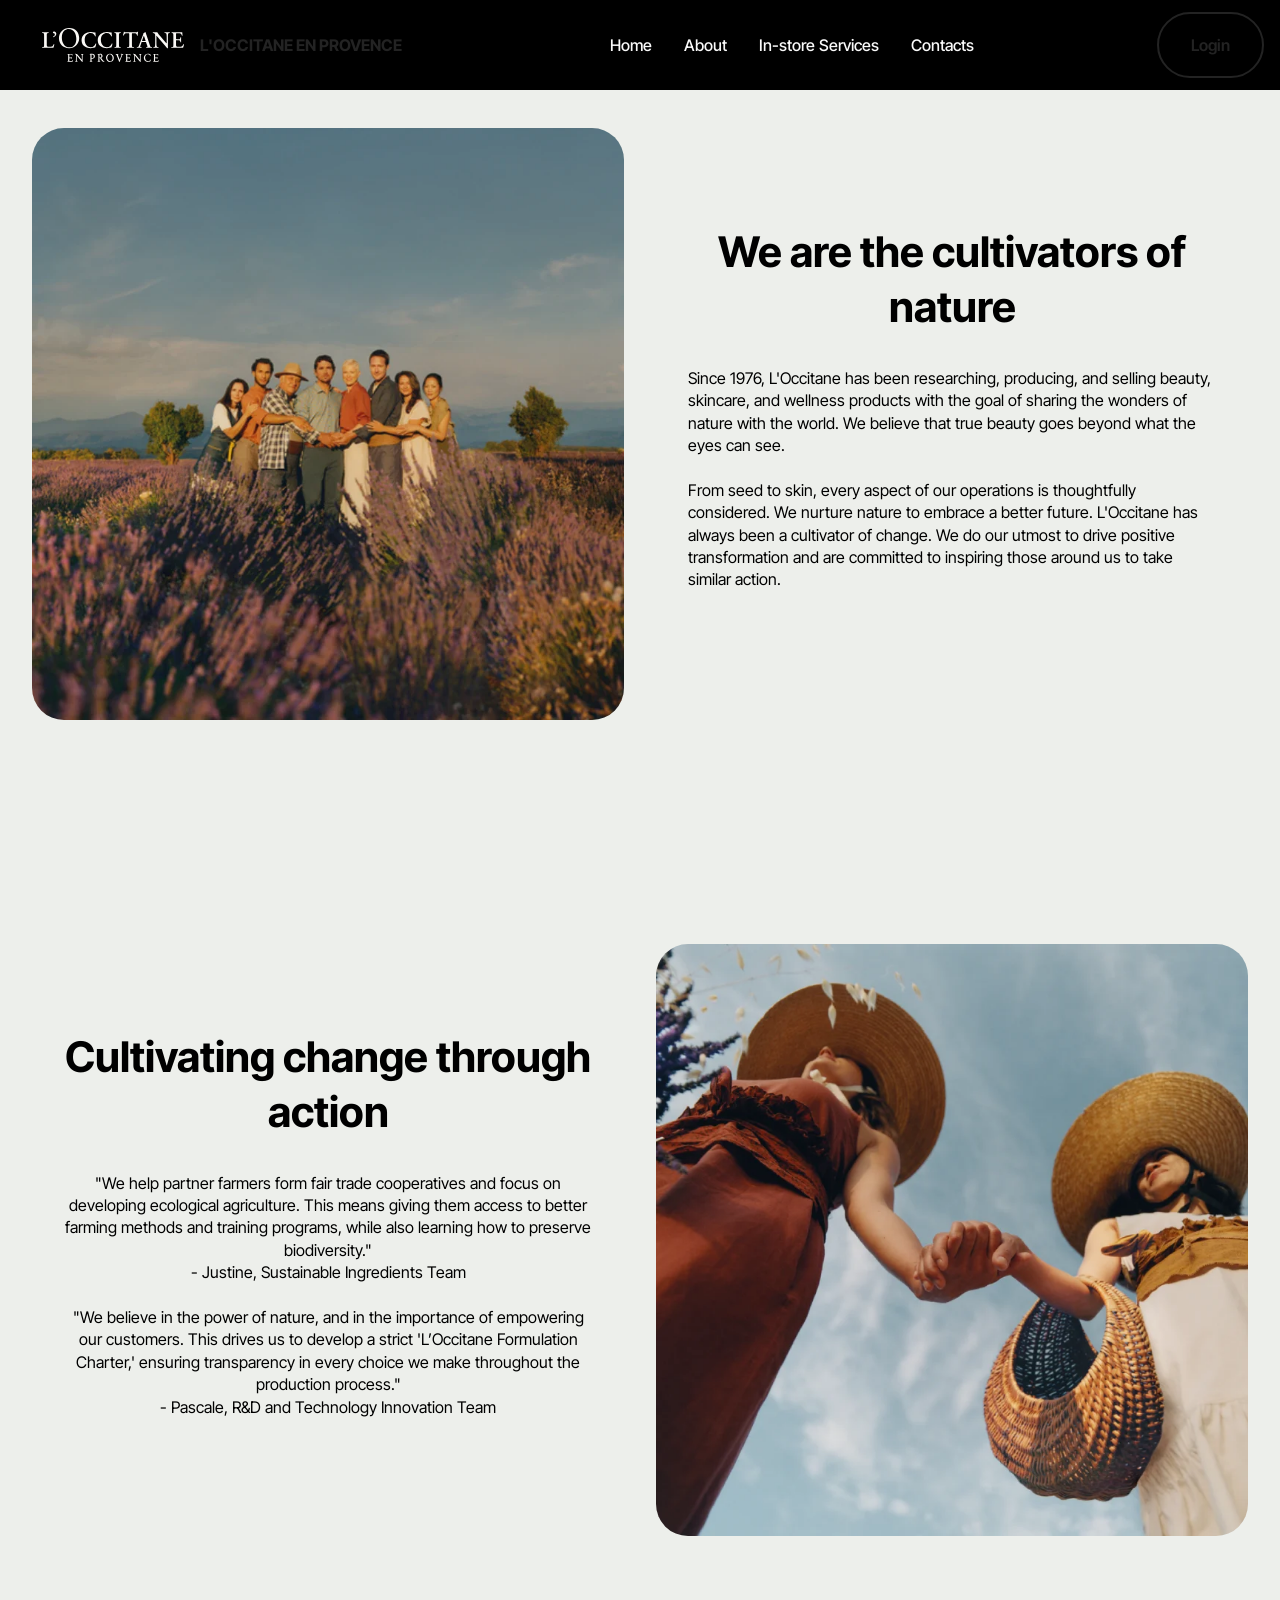
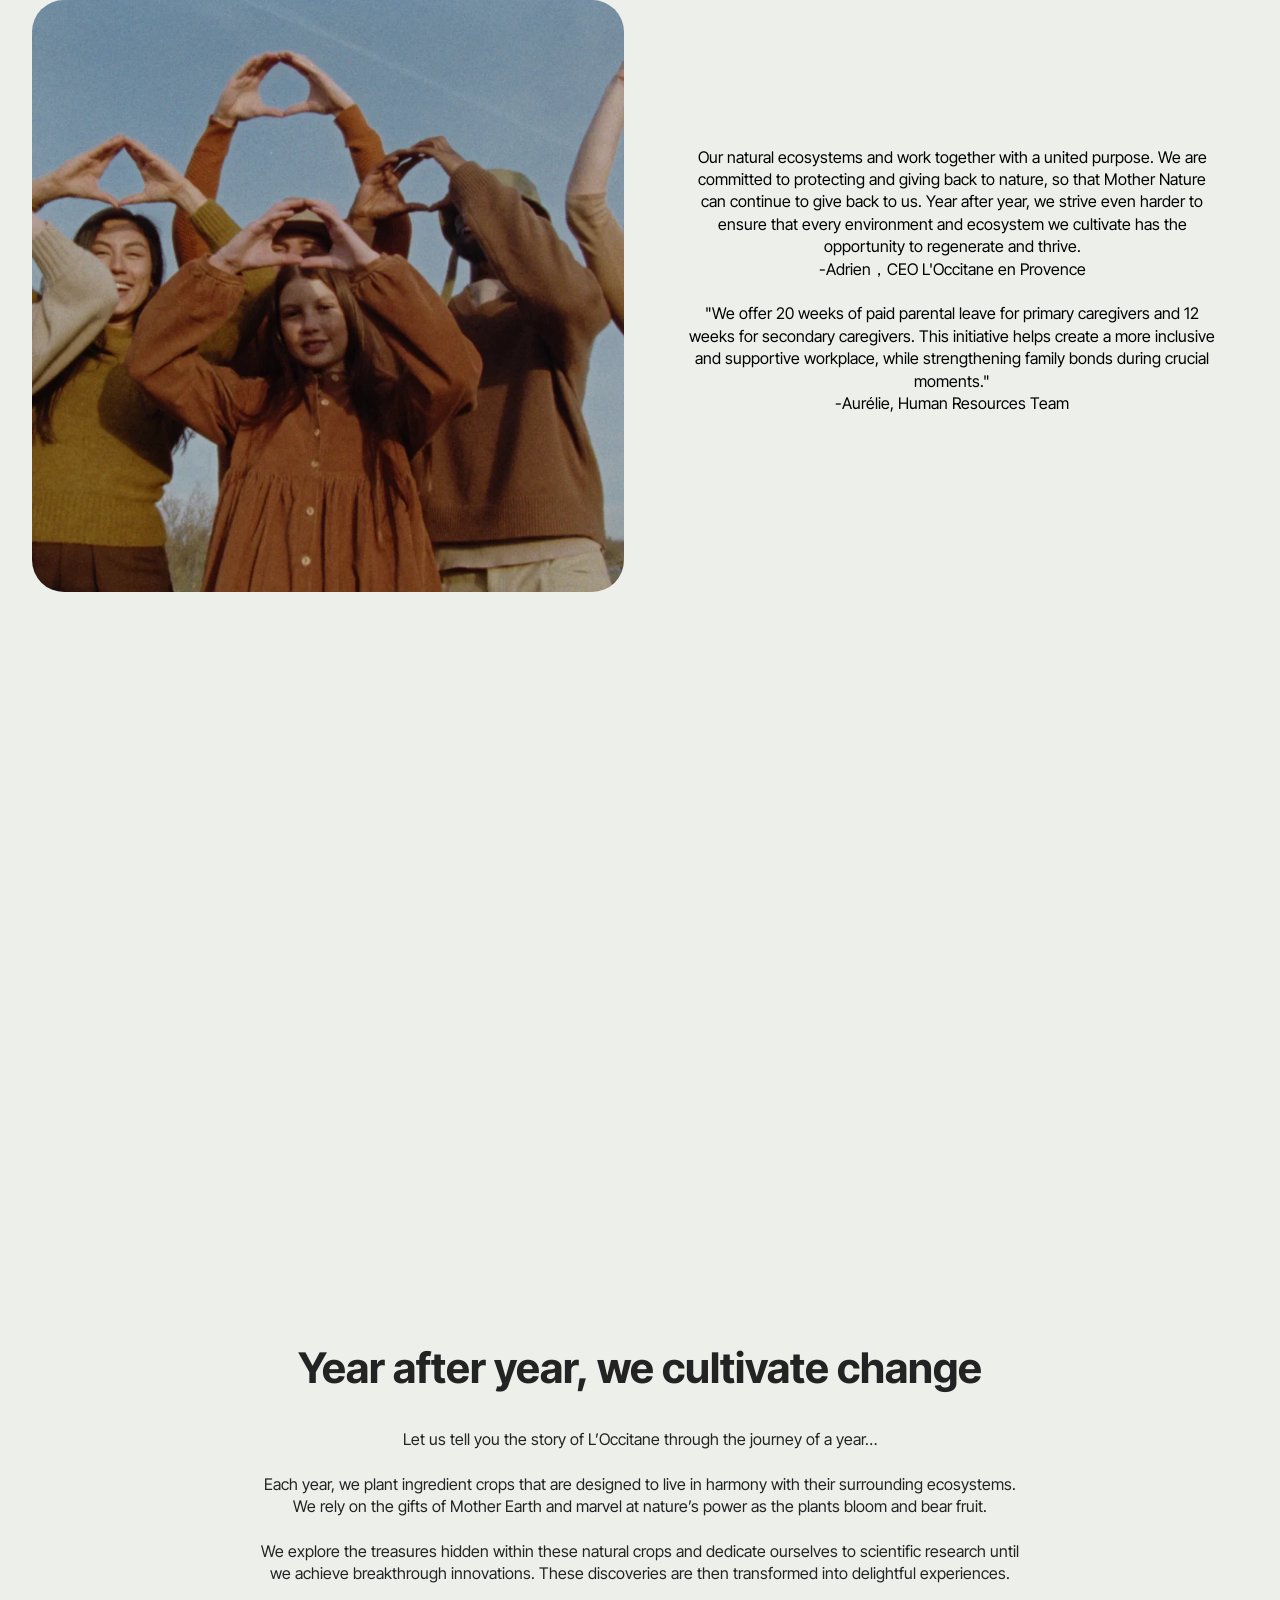
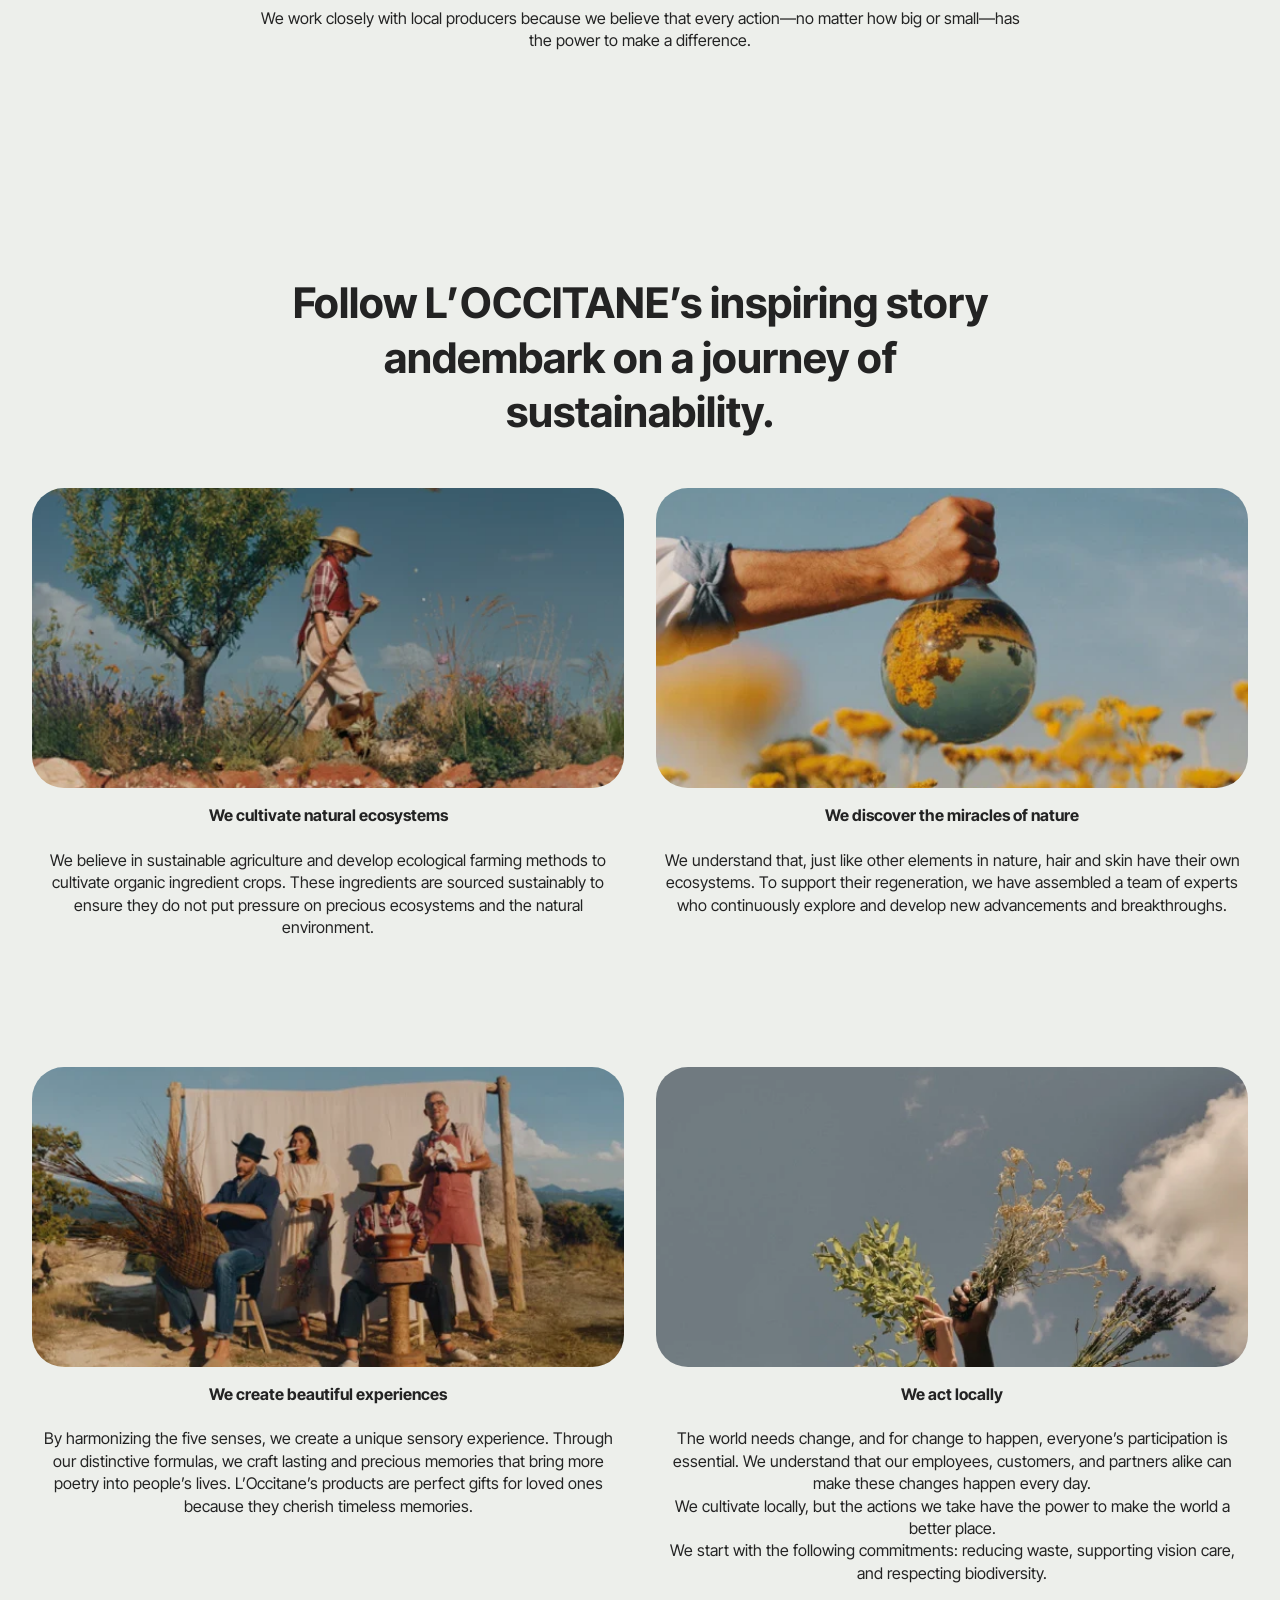
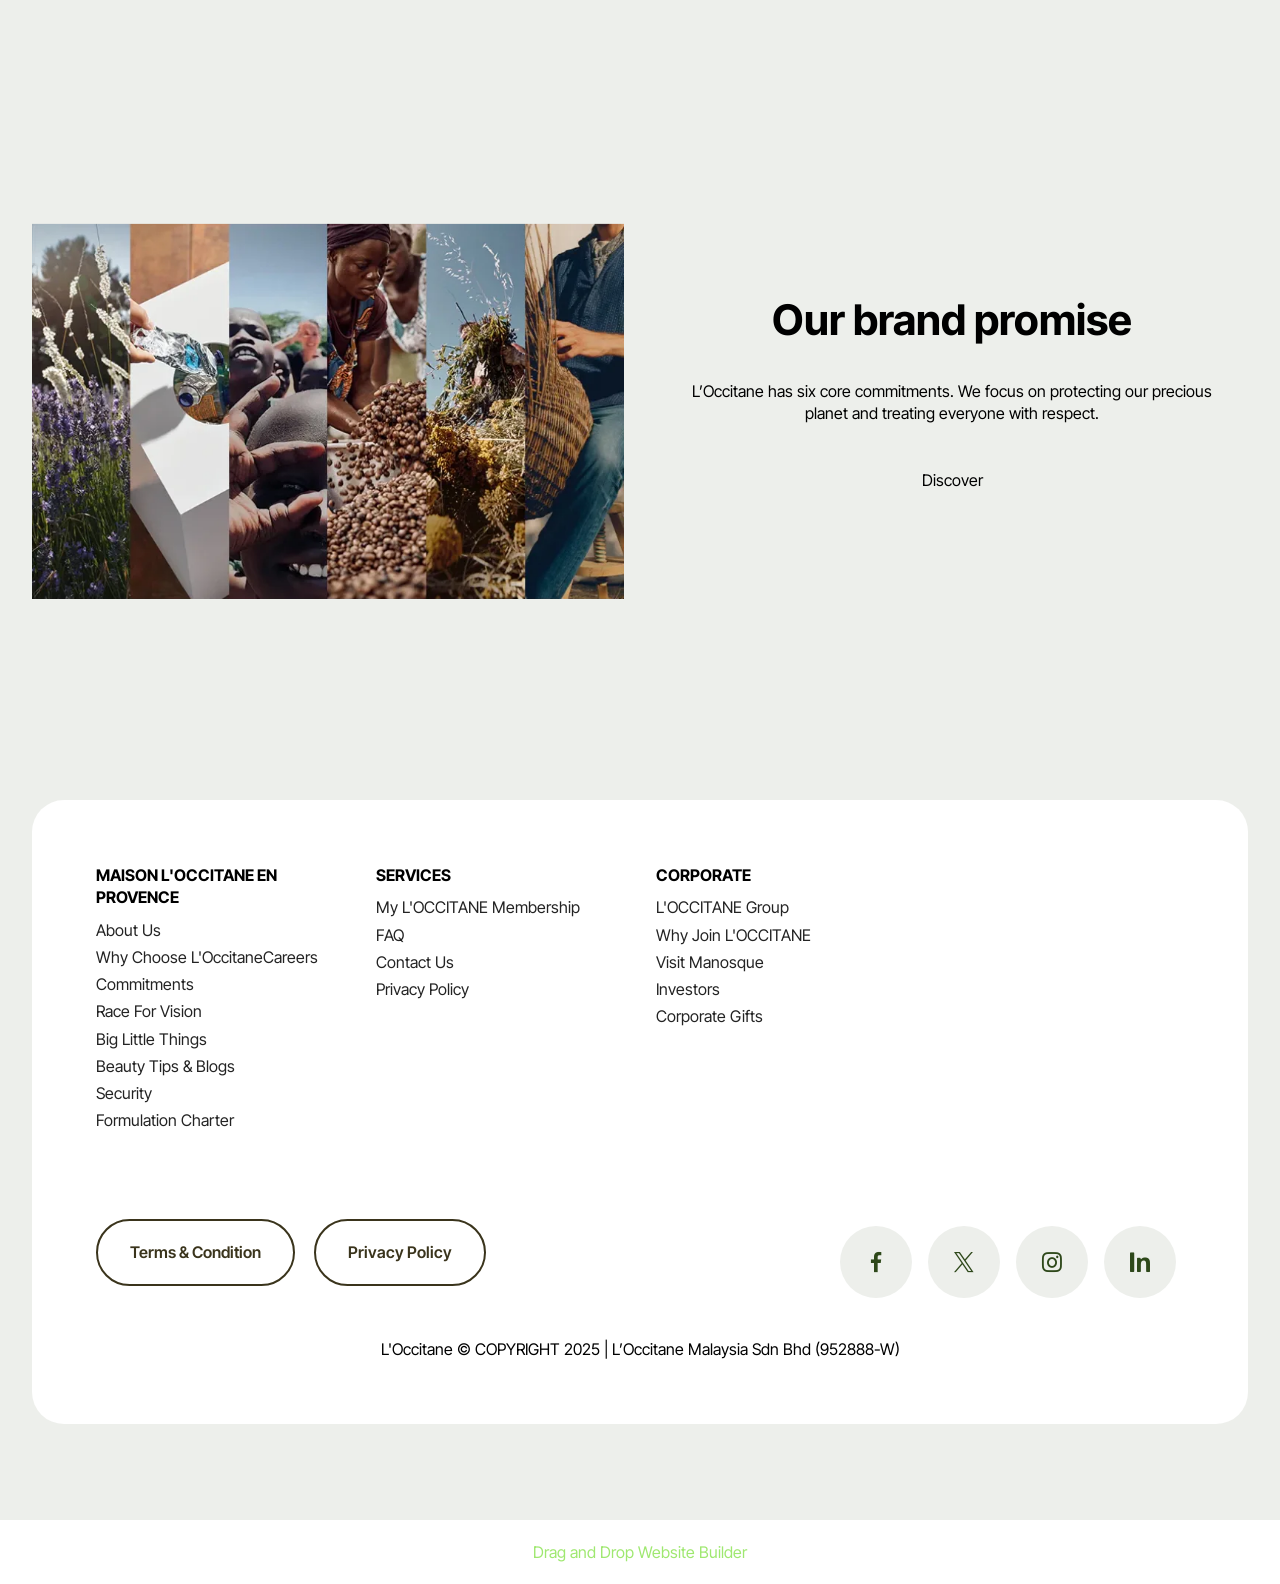
==== about.html @ fadc462b "create github pages" ====
<!DOCTYPE html>
<html  >
<head>
  <!-- Site made with Mobirise Website Builder v6.1.4, https://mobirise.com -->
  <meta charset="UTF-8">
  <meta http-equiv="X-UA-Compatible" content="IE=edge">
  <meta name="generator" content="Mobirise v6.1.4, mobirise.com">
  <meta name="viewport" content="width=device-width, initial-scale=1, minimum-scale=1">
  <link rel="shortcut icon" href="assets/images/logotype-blancbrule.svg" type="image/x-icon">
  <meta name="description" content="">
  
  
  <title>About L'OCCITANE | RYAN</title>
  <link rel="stylesheet" href="assets/web/assets/mobirise-icons2/mobirise2.css">
  <link rel="stylesheet" href="assets/bootstrap/css/bootstrap.min.css">
  <link rel="stylesheet" href="assets/dropdown/css/style.css">
  <link rel="stylesheet" href="assets/socicon/css/styles.css">
  <link rel="stylesheet" href="assets/theme/css/style.css">
  <link rel="preload" href="https://fonts.googleapis.com/css?family=Inter+Tight:100,200,300,400,500,600,700,800,900,100i,200i,300i,400i,500i,600i,700i,800i,900i&display=swap" as="style" onload="this.onload=null;this.rel='stylesheet'">
  <noscript><link rel="stylesheet" href="https://fonts.googleapis.com/css?family=Inter+Tight:100,200,300,400,500,600,700,800,900,100i,200i,300i,400i,500i,600i,700i,800i,900i&display=swap"></noscript>
  <link rel="preload" as="style" href="assets/mobirise/css/mbr-additional.css?v=rUdkLp"><link rel="stylesheet" href="assets/mobirise/css/mbr-additional.css?v=rUdkLp" type="text/css">

  
  
  
</head>
<body>
  
  <section data-bs-version="5.1" class="menu menu6 cid-uYOzyYFF2a" once="menu" id="menu06-p">
	

	<nav class="navbar navbar-dropdown opacityScroll navbar-fixed-top navbar-expand-lg">
		<div class="container">
			<div class="navbar-brand">
				<span class="navbar-logo">
					<a href="https://mobiri.se">
						<img src="assets/images/logotype-blancbrule.svg" alt="Mobirise Website Builder" style="height: 2.1rem;">
					</a>
				</span>
				<span class="navbar-caption-wrap"><a class="navbar-caption text-black display-4" href="https://mobiri.se">L'OCCITANE EN PROVENCE</a></span>
			</div>
			<button class="navbar-toggler" type="button" data-toggle="collapse" data-bs-toggle="collapse" data-target="#navbarSupportedContent" data-bs-target="#navbarSupportedContent" aria-controls="navbarNavAltMarkup" aria-expanded="false" aria-label="Toggle navigation">
				<div class="hamburger">
					<span></span>
					<span></span>
					<span></span>
					<span></span>
				</div>
			</button>
			<div class="collapse navbar-collapse opacityScroll" id="navbarSupportedContent">
				<ul class="navbar-nav nav-dropdown" data-app-modern-menu="true"><li class="nav-item">
						<a class="nav-link link text-white text-primary display-4" href="index.html">Home</a>
					</li><li class="nav-item"><a class="nav-link link text-white text-primary display-4" href="about.html">About</a></li>
					<li class="nav-item">
						<a class="nav-link link text-white text-primary display-4" href="instoreservices.html" aria-expanded="false">In-store Services</a>
					</li>
					<li class="nav-item">
						<a class="nav-link link text-white text-primary display-4" href="contact.html">Contacts</a>
					</li></ul>
				
				<div class="navbar-buttons mbr-section-btn"><a class="btn btn-black-outline display-4" href="https://mobiri.se">Login</a></div>
			</div>
		</div>
	</nav>
</section>

<section data-bs-version="5.1" class="start article2 cid-uYUnW8K02u" id="article02-r">
	

	
	

	<div class="container">
		<div class="row justify-content-center">
			<div class="col-12 col-md-12 col-lg-6 image-wrapper">
				<img class="w-100" src="assets/images/we-are-the-cultivators-of-nature.webp" alt="Mobirise Website Builder">
			</div>
			<div class="col-12 col-md-12 col-lg">
				<div class="text-wrapper align-left">
					<h1 class="mbr-section-title mbr-fonts-style mb-4 display-2"><strong>We are the cultivators of nature</strong></h1>
					<p class="mbr-text align-left mbr-fonts-style mb-4 display-7">Since 1976, L'Occitane has been researching, producing, and selling beauty, skincare, and wellness products with the goal of sharing the wonders of nature with the world. We believe that true beauty goes beyond what the eyes can see.<br><br>From seed to skin, every aspect of our operations is thoughtfully considered. We nurture nature to embrace a better future. L'Occitane has always been a cultivator of change. We do our utmost to drive positive transformation and are committed to inspiring those around us to take similar action.</p>
					
				</div>
			</div>
		</div>
	</div>
</section>

<section data-bs-version="5.1" class="features38 cid-uYUq0O9HF3" id="features038-s">
    

    
    

    <div class="container">
        <div class="row justify-content-center">
            <div class="col-12 col-md-12 col-lg">
                <div class="text-wrapper align-left">
                    <h1 class="mbr-section-title mbr-fonts-style mb-4 display-2"><strong>Cultivating change through action</strong></h1>
                    <p class="mbr-text align-left mbr-fonts-style mb-4 display-7">"We help partner farmers form fair trade cooperatives and focus on developing ecological agriculture. This means giving them access to better farming methods and training programs, while also learning how to preserve biodiversity."<br>- Justine, Sustainable Ingredients Team<br><br>"We believe in the power of nature, and in the importance of empowering our customers. This drives us to develop a strict 'L’Occitane Formulation Charter,' ensuring transparency in every choice we make throughout the production process."<br>- Pascale, R&amp;D and Technology Innovation Team</p>
                    
                </div>
            </div>
            <div class="col-12 col-md-12 col-lg-6 image-wrapper">
                <img class="w-100" src="assets/images/cultivating-change-through-action.webp" alt="Mobirise Website Builder">
            </div>
        </div>
        
        
    </div>
</section>

<section data-bs-version="5.1" class="features38 cid-uYUxLj6OgB" id="features038-t">
    

    
    

    <div class="container">
        <div class="row justify-content-center">
            <div class="col-12 col-md-12 col-lg">
                <div class="text-wrapper align-left">
                    
                    <p class="mbr-text align-left mbr-fonts-style mb-4 display-7">Our natural ecosystems and work together with a united purpose. We are committed to protecting and giving back to nature, so that Mother Nature can continue to give back to us. Year after year, we strive even harder to ensure that every environment and ecosystem we cultivate has the opportunity to regenerate and thrive.<br>-Adrien，CEO L'Occitane en Provence<br><br>"We offer 20 weeks of paid parental leave for primary caregivers and 12 weeks for secondary caregivers. This initiative helps create a more inclusive and supportive workplace, while strengthening family bonds during crucial moments."<br>-Aurélie, Human Resources Team</p>
                    
                </div>
            </div>
            <div class="col-12 col-md-12 col-lg-6 image-wrapper">
                <img class="w-100" src="assets/images/sm4-image-with-text-about-2.webp" alt="Mobirise Website Builder">
            </div>
        </div>
        
        
    </div>
</section>

<section data-bs-version="5.1" class="video03 cid-uYUJn9tLj9" id="video03-v">
  
  

  <div class="text-center container">
    <div class="row justify-content-center">
      <div class="mbr-figure col-12 mb-5 col-md-9"><iframe class="mbr-embedded-video" src="https://www.youtube.com/embed/52lKkBMS5oA?rel=0&amp;amp;mute=1&amp;showinfo=0&amp;autoplay=1&amp;loop=1&amp;playlist=52lKkBMS5oA" width="1280" height="720" frameborder="0" allowfullscreen></iframe></div>
    </div>
    <div class="row justify-content-center">
      <div class="col-md-12 content-text">
        <h5 class="mbr-section-title mbr-fonts-style mb-4 display-2"><strong>Year after year, we cultivate change</strong></h5>
        <p class="mbr-text mbr-fonts-style mb-4 display-7">Let us tell you the story of L’Occitane through the journey of a year…<br><br>Each year, we plant ingredient crops that are designed to live in harmony with their surrounding ecosystems. We rely on the gifts of Mother Earth and marvel at nature’s power as the plants bloom and bear fruit.<br><br>We explore the treasures hidden within these natural crops and dedicate ourselves to scientific research until we achieve breakthrough innovations. These discoveries are then transformed into delightful experiences.<br><br>We work closely with local producers because we believe that every action—no matter how big or small—has the power to make a difference.</p>
        
      </div>
    </div>
  </div>
</section>

<section data-bs-version="5.1" class="social01 cid-uYUJY4iLkG" id="social01-w">
	

	
	
	<div class="container">
		<div class="row justify-content-center">
			<div class="col-12 content-head">
				<div class="mb-5">
					<h5 class="mbr-section-title mbr-fonts-style align-center mb-0 display-2"><strong>Follow L’OCCITANE’s inspiring story andembark on a journey of sustainability.</strong></h5>
					
				</div>
			</div>
		</div>
		<div class="row">
			<div class="item features-without-image col-12 col-md-6 col-lg-6">
				<div class="item-img mb-3">
					<img src="assets/images/we-cultivate-natural-ecosystems.webp" alt="Mobirise Website Builder">
				</div>
				<div class="item-wrapper">
					
					<div class="card-box">
						<h4 class="card-title mbr-fonts-style mb-0 display-7"><strong>We cultivate natural ecosystems</strong><strong><br></strong><strong><br></strong></h4>
						<h5 class="card-text mbr-fonts-style display-7">We believe in sustainable agriculture and develop ecological farming methods to cultivate organic ingredient crops. These ingredients are sourced sustainably to ensure they do not put pressure on precious ecosystems and the natural environment.</h5>
					</div>
				</div>
			</div>
			<div class="item features-without-image col-12 col-md-6 col-lg-6">
				<div class="item-img mb-3">
					<img src="assets/images/we-discover-the-miracles-of-nature.webp" alt="Mobirise Website Builder">
				</div>
				<div class="item-wrapper">
					
					<div class="card-box">
						<h4 class="card-title mbr-fonts-style mb-0 display-7"><strong>We discover the miracles of nature</strong><br><strong><br></strong></h4>
						<h5 class="card-text mbr-fonts-style display-7">We understand that, just like other elements in nature, hair and skin have their own ecosystems. To support their regeneration, we have assembled a team of experts who continuously explore and develop new advancements and breakthroughs.</h5>
					</div>
				</div>
			</div>
		</div>
	</div>
</section>

<section data-bs-version="5.1" class="social01 cid-uYUOUJ8m3a" id="social01-10">
	

	
	
	<div class="container">
		<div class="row justify-content-center">
			<div class="col-12 content-head">
				
			</div>
		</div>
		<div class="row">
			<div class="item features-without-image col-12 col-md-6 col-lg-6">
				<div class="item-img mb-3">
					<img src="assets/images/we-create-beautiful-experiences-.webp" alt="Mobirise Website Builder">
				</div>
				<div class="item-wrapper">
					
					<div class="card-box">
						<h4 class="card-title mbr-fonts-style mb-0 display-7"><strong>We create beautiful experiences</strong><div><strong><br></strong></div></h4>
						<h5 class="card-text mbr-fonts-style display-7">By harmonizing the five senses, we create a unique sensory experience. Through our distinctive formulas, we craft lasting and precious memories that bring more poetry into people’s lives. L’Occitane’s products are perfect gifts for loved ones because they cherish timeless memories.</h5>
					</div>
				</div>
			</div>
			<div class="item features-without-image col-12 col-md-6 col-lg-6">
				<div class="item-img mb-3">
					<img src="assets/images/we-act-locally-.webp" alt="Mobirise Website Builder">
				</div>
				<div class="item-wrapper">
					
					<div class="card-box">
						<h4 class="card-title mbr-fonts-style mb-0 display-7"><strong>We act locally</strong><div><strong><br></strong></div></h4>
						<h5 class="card-text mbr-fonts-style display-7">The world needs change, and for change to happen, everyone’s participation is essential. We understand that our employees, customers, and partners alike can make these changes happen every day.<div>We cultivate locally, but the actions we take have the power to make the world a better place.</div><div>We start with the following commitments: reducing waste, supporting vision care, and respecting biodiversity.</div></h5>
					</div>
				</div>
			</div>
		</div>
	</div>
</section>

<section data-bs-version="5.1" class="start article4 cid-uYUPNieeSB" id="article04-11">
	

	
	

	<div class="container">
		<div class="row justify-content-center">
			<div class="col-12 col-md-12 col-lg-6 image-wrapper">
				<img class="w-100" src="assets/images/our-brand-promise-.webp" alt="Mobirise Website Builder">
			</div>
			<div class="col-12 col-md-12 col-lg">
				<div class="text-wrapper align-left">
					<h1 class="mbr-section-title mbr-fonts-style mb-4 display-2"><strong>Our brand promise</strong><strong><br></strong></h1>
					<p class="mbr-text mbr-fonts-style mb-4 display-7">L’Occitane has six core commitments. We focus on protecting our precious planet and treating everyone with respect.<br><br><br>Discover</p>
					
				</div>
			</div>
		</div>
	</div>
</section>

<section data-bs-version="5.1" class="footer1 cid-uYOrCljqAF" once="footers" id="footer01-q">
	

	
	
	<div class="container">
		<div class="row mbr-white">
			<div class="col-12 col-md-6 col-lg-3">
				<h5 class="mbr-section-subtitle mbr-fonts-style mb-2 display-4"><strong>MAISON L'OCCITANE EN PROVENCE</strong></h5>
				<ul class="list mbr-fonts-style display-7">
					<li class="mbr-text item-wrap">About Us</li>
					<li class="mbr-text item-wrap"><span style="font-size: calc(1rem + 0 * ((100vw - 62rem) / 25));">Why Choose L'OccitaneCareers</span><br></li>
					<li class="mbr-text item-wrap">Commitments</li>
					<li class="mbr-text item-wrap">Race For Vision</li><li class="mbr-text item-wrap">Big Little Things</li><li class="mbr-text item-wrap">Beauty Tips &amp; Blogs</li><li class="mbr-text item-wrap">Security</li><li class="mbr-text item-wrap">Formulation Charter</li><li class="mbr-text item-wrap"><br></li>
				</ul>
			</div>
			<div class="col-12 col-md-6 col-lg-3">
				<h5 class="mbr-section-subtitle mbr-fonts-style mb-2 display-4">
					<strong>SERVICES</strong>
				</h5>
				<ul class="list mbr-fonts-style display-7">
					<li class="mbr-text item-wrap">My L'OCCITANE Membership</li>
					<li class="mbr-text item-wrap">FAQ</li>
					<li class="mbr-text item-wrap">Contact Us</li>
					<li class="mbr-text item-wrap">Privacy Policy</li>
				</ul>
			</div>
			<div class="col-12 col-md-6 col-lg-3">
				<h5 class="mbr-section-subtitle mbr-fonts-style mb-2 display-4">
					<strong>CORPORATE</strong>
				</h5>
				<ul class="list mbr-fonts-style display-7">
					<li class="mbr-text item-wrap">L'OCCITANE Group</li>
					<li class="mbr-text item-wrap">Why Join L'OCCITANE</li>
					<li class="mbr-text item-wrap">Visit Manosque</li>
					<li class="mbr-text item-wrap">Investors</li>
					<li class="mbr-text item-wrap">Corporate Gifts</li>
				</ul>
			</div>
			<div class="col-12 col-md-6 col-lg-3">
				<h5 class="mbr-section-subtitle mbr-fonts-style mb-2 display-5"></h5>
				<ul class="list mbr-fonts-style display-7">
					<li class="mbr-text item-wrap"><br></li>
					<li class="mbr-text item-wrap"><br></li>
					<li class="mbr-text item-wrap"><br></li>
					<li class="mbr-text item-wrap"><br></li>
				</ul>
			</div>
			<div class="col-12 mt-5 footer-col">
				<div class="mbr-section-btn align-left"><a class="btn btn-success-outline display-7" href="https://mobiri.se">Terms &amp; Condition</a>
					<a class="btn btn-success-outline display-7" href="https://mobiri.se">Privacy Policy</a></div>

				<div class="social-row mt-2 display-7">
					<div class="soc-item">
						<a href="https://mobiri.se/">
							<span class="mbr-iconfont socicon socicon-facebook"></span>
						</a>
					</div>
					<div class="soc-item">
						<a href="https://mobiri.se/">
							<span class="mbr-iconfont socicon socicon-twitter"></span>
						</a>
					</div>
					<div class="soc-item">
						<a href="https://mobiri.se/">
							<span class="mbr-iconfont socicon socicon-instagram"></span>
						</a>
					</div>
					<div class="soc-item">
						<a href="https://mobiri.se/">
							<span class="mbr-iconfont socicon-logmein socicon"></span>
						</a>
					</div>
				</div>
			</div>
			<div class="col-12 mt-4">
				<p class="mbr-text mb-0 mbr-fonts-style copyright align-center display-7">
					L'Occitane © COPYRIGHT 2025 | L’Occitane Malaysia Sdn Bhd (952888-W)
				</p>
			</div>
		</div>
	</div>
</section><section class="display-7" style="padding: 0;align-items: center;justify-content: center;flex-wrap: wrap;    align-content: center;display: flex;position: relative;height: 4rem;"><a href="https://mobiri.se/4250552" style="flex: 1 1;height: 4rem;position: absolute;width: 100%;z-index: 1;"><img alt="" style="height: 4rem;" src="[data-uri]"></a><p style="margin: 0;text-align: center;" class="display-7">&#8204;</p><a style="z-index:1" href="https://mobirise.com/drag-drop-website-builder.html">Drag and Drop Website Builder</a></section><script src="assets/bootstrap/js/bootstrap.bundle.min.js"></script>  <script src="assets/smoothscroll/smooth-scroll.js"></script>  <script src="assets/ytplayer/index.js"></script>  <script src="assets/dropdown/js/navbar-dropdown.js"></script>  <script src="assets/playervimeo/vimeo_player.js"></script>  <script src="assets/theme/js/script.js"></script>  
  
  
</body>
</html>
---- assets/web/assets/mobirise-icons2/mobirise2.css ----
@font-face {
  font-family: 'Moririse2';
  font-display: swap;
  src:  url('mobirise2.eot?f2bix4');
  src:  url('mobirise2.eot?f2bix4#iefix') format('embedded-opentype'),
    url('mobirise2.ttf?f2bix4') format('truetype'),
    url('mobirise2.woff?f2bix4') format('woff'),
    url('mobirise2.svg?f2bix4#mobirise2') format('svg');
  font-weight: normal;
  font-style: normal;
}

[class^="mobi-"], [class*=" mobi-"] {
  /* use !important to prevent issues with browser extensions that change fonts */
  font-family: 'Moririse2' !important;
  speak: none;
  font-style: normal;
  font-weight: normal;
  font-variant: normal;
  text-transform: none;
  line-height: 1;

  /* Better Font Rendering =========== */
  -webkit-font-smoothing: antialiased;
  -moz-osx-font-smoothing: grayscale;
}

.mobi-mbri-add-submenu:before {
  content: "\e900";
}
.mobi-mbri-alert:before {
  content: "\e901";
}
.mobi-mbri-align-center:before {
  content: "\e902";
}
.mobi-mbri-align-justify:before {
  content: "\e903";
}
.mobi-mbri-align-left:before {
  content: "\e904";
}
.mobi-mbri-align-right:before {
  content: "\e905";
}
.mobi-mbri-android:before {
  content: "\e906";
}
.mobi-mbri-apple:before {
  content: "\e907";
}
.mobi-mbri-arrow-down:before {
  content: "\e908";
}
.mobi-mbri-arrow-next:before {
  content: "\e909";
}
.mobi-mbri-arrow-prev:before {
  content: "\e90a";
}
.mobi-mbri-arrow-up:before {
  content: "\e90b";
}
.mobi-mbri-bold:before {
  content: "\e90c";
}
.mobi-mbri-bookmark:before {
  content: "\e90d";
}
.mobi-mbri-bootstrap:before {
  content: "\e90e";
}
.mobi-mbri-briefcase:before {
  content: "\e90f";
}
.mobi-mbri-browse:before {
  content: "\e910";
}
.mobi-mbri-bulleted-list:before {
  content: "\e911";
}
.mobi-mbri-calendar:before {
  content: "\e912";
}
.mobi-mbri-camera:before {
  content: "\e913";
}
.mobi-mbri-cart-add:before {
  content: "\e914";
}
.mobi-mbri-cart-full:before {
  content: "\e915";
}
.mobi-mbri-cash:before {
  content: "\e916";
}
.mobi-mbri-change-style:before {
  content: "\e917";
}
.mobi-mbri-chat:before {
  content: "\e918";
}
.mobi-mbri-clock:before {
  content: "\e919";
}
.mobi-mbri-close:before {
  content: "\e91a";
}
.mobi-mbri-cloud:before {
  content: "\e91b";
}
.mobi-mbri-code:before {
  content: "\e91c";
}
.mobi-mbri-contact-form:before {
  content: "\e91d";
}
.mobi-mbri-credit-card:before {
  content: "\e91e";
}
.mobi-mbri-cursor-click:before {
  content: "\e91f";
}
.mobi-mbri-cust-feedback:before {
  content: "\e920";
}
.mobi-mbri-database:before {
  content: "\e921";
}
.mobi-mbri-delivery:before {
  content: "\e922";
}
.mobi-mbri-desktop:before {
  content: "\e923";
}
.mobi-mbri-devices:before {
  content: "\e924";
}
.mobi-mbri-down:before {
  content: "\e925";
}
.mobi-mbri-download-2:before {
  content: "\e926";
}
.mobi-mbri-download:before {
  content: "\e927";
}
.mobi-mbri-drag-n-drop-2:before {
  content: "\e928";
}
.mobi-mbri-drag-n-drop:before {
  content: "\e929";
}
.mobi-mbri-edit-2:before {
  content: "\e92a";
}
.mobi-mbri-edit:before {
  content: "\e92b";
}
.mobi-mbri-error:before {
  content: "\e92c";
}
.mobi-mbri-extension:before {
  content: "\e92d";
}
.mobi-mbri-features:before {
  content: "\e92e";
}
.mobi-mbri-file:before {
  content: "\e92f";
}
.mobi-mbri-flag:before {
  content: "\e930";
}
.mobi-mbri-folder:before {
  content: "\e931";
}
.mobi-mbri-gift:before {
  content: "\e932";
}
.mobi-mbri-github:before {
  content: "\e933";
}
.mobi-mbri-globe-2:before {
  content: "\e934";
}
.mobi-mbri-globe:before {
  content: "\e935";
}
.mobi-mbri-growing-chart:before {
  content: "\e936";
}
.mobi-mbri-hearth:before {
  content: "\e937";
}
.mobi-mbri-help:before {
  content: "\e938";
}
.mobi-mbri-home:before {
  content: "\e939";
}
.mobi-mbri-hot-cup:before {
  content: "\e93a";
}
.mobi-mbri-idea:before {
  content: "\e93b";
}
.mobi-mbri-image-gallery:before {
  content: "\e93c";
}
.mobi-mbri-image-slider:before {
  content: "\e93d";
}
.mobi-mbri-info:before {
  content: "\e93e";
}
.mobi-mbri-italic:before {
  content: "\e93f";
}
.mobi-mbri-key:before {
  content: "\e940";
}
.mobi-mbri-laptop:before {
  content: "\e941";
}
.mobi-mbri-layers:before {
  content: "\e942";
}
.mobi-mbri-left-right:before {
  content: "\e943";
}
.mobi-mbri-left:before {
  content: "\e944";
}
.mobi-mbri-letter:before {
  content: "\e945";
}
.mobi-mbri-like:before {
  content: "\e946";
}
.mobi-mbri-link:before {
  content: "\e947";
}
.mobi-mbri-lock:before {
  content: "\e948";
}
.mobi-mbri-login:before {
  content: "\e949";
}
.mobi-mbri-logout:before {
  content: "\e94a";
}
.mobi-mbri-magic-stick:before {
  content: "\e94b";
}
.mobi-mbri-map-pin:before {
  content: "\e94c";
}
.mobi-mbri-menu:before {
  content: "\e94d";
}
.mobi-mbri-mobile-2:before {
  content: "\e94e";
}
.mobi-mbri-mobile-horizontal:before {
  content: "\e94f";
}
.mobi-mbri-mobile:before {
  content: "\e950";
}
.mobi-mbri-mobirise:before {
  content: "\e951";
}
.mobi-mbri-more-horizontal:before {
  content: "\e952";
}
.mobi-mbri-more-vertical:before {
  content: "\e953";
}
.mobi-mbri-music:before {
  content: "\e954";
}
.mobi-mbri-new-file:before {
  content: "\e955";
}
.mobi-mbri-numbered-list:before {
  content: "\e956";
}
.mobi-mbri-opened-folder:before {
  content: "\e957";
}
.mobi-mbri-pages:before {
  content: "\e958";
}
.mobi-mbri-paper-plane:before {
  content: "\e959";
}
.mobi-mbri-paperclip:before {
  content: "\e95a";
}
.mobi-mbri-phone:before {
  content: "\e95b";
}
.mobi-mbri-photo:before {
  content: "\e95c";
}
.mobi-mbri-photos:before {
  content: "\e95d";
}
.mobi-mbri-pin:before {
  content: "\e95e";
}
.mobi-mbri-play:before {
  content: "\e95f";
}
.mobi-mbri-plus:before {
  content: "\e960";
}
.mobi-mbri-preview:before {
  content: "\e961";
}
.mobi-mbri-print:before {
  content: "\e962";
}
.mobi-mbri-protect:before {
  content: "\e963";
}
.mobi-mbri-question:before {
  content: "\e964";
}
.mobi-mbri-quote-left:before {
  content: "\e965";
}
.mobi-mbri-quote-right:before {
  content: "\e966";
}
.mobi-mbri-redo:before {
  content: "\e967";
}
.mobi-mbri-refresh:before {
  content: "\e968";
}
.mobi-mbri-responsive-2:before {
  content: "\e969";
}
.mobi-mbri-responsive:before {
  content: "\e96a";
}
.mobi-mbri-right:before {
  content: "\e96b";
}
.mobi-mbri-rocket:before {
  content: "\e96c";
}
.mobi-mbri-sad-face:before {
  content: "\e96d";
}
.mobi-mbri-sale:before {
  content: "\e96e";
}
.mobi-mbri-save:before {
  content: "\e96f";
}
.mobi-mbri-search:before {
  content: "\e970";
}
.mobi-mbri-setting-2:before {
  content: "\e971";
}
.mobi-mbri-setting-3:before {
  content: "\e972";
}
.mobi-mbri-setting:before {
  content: "\e973";
}
.mobi-mbri-share:before {
  content: "\e974";
}
.mobi-mbri-shopping-bag:before {
  content: "\e975";
}
.mobi-mbri-shopping-basket:before {
  content: "\e976";
}
.mobi-mbri-shopping-cart:before {
  content: "\e977";
}
.mobi-mbri-sites:before {
  content: "\e978";
}
.mobi-mbri-smile-face:before {
  content: "\e979";
}
.mobi-mbri-speed:before {
  content: "\e97a";
}
.mobi-mbri-star:before {
  content: "\e97b";
}
.mobi-mbri-success:before {
  content: "\e97c";
}
.mobi-mbri-sun:before {
  content: "\e97d";
}
.mobi-mbri-sun2:before {
  content: "\e97e";
}
.mobi-mbri-tablet-vertical:before {
  content: "\e97f";
}
.mobi-mbri-tablet:before {
  content: "\e980";
}
.mobi-mbri-target:before {
  content: "\e981";
}
.mobi-mbri-timer:before {
  content: "\e982";
}
.mobi-mbri-to-ftp:before {
  content: "\e983";
}
.mobi-mbri-to-local-drive:before {
  content: "\e984";
}
.mobi-mbri-touch-swipe:before {
  content: "\e985";
}
.mobi-mbri-touch:before {
  content: "\e986";
}
.mobi-mbri-trash:before {
  content: "\e987";
}
.mobi-mbri-underline:before {
  content: "\e988";
}
.mobi-mbri-undo:before {
  content: "\e989";
}
.mobi-mbri-unlink:before {
  content: "\e98a";
}
.mobi-mbri-unlock:before {
  content: "\e98b";
}
.mobi-mbri-up-down:before {
  content: "\e98c";
}
.mobi-mbri-up:before {
  content: "\e98d";
}
.mobi-mbri-update:before {
  content: "\e98e";
}
.mobi-mbri-upload-2:before {
  content: "\e98f";
}
.mobi-mbri-upload:before {
  content: "\e990";
}
.mobi-mbri-user-2:before {
  content: "\e991";
}
.mobi-mbri-user:before {
  content: "\e992";
}
.mobi-mbri-users:before {
  content: "\e993";
}
.mobi-mbri-video-play:before {
  content: "\e994";
}
.mobi-mbri-video:before {
  content: "\e995";
}
.mobi-mbri-watch:before {
  content: "\e996";
}
.mobi-mbri-website-theme-2:before {
  content: "\e997";
}
.mobi-mbri-website-theme:before {
  content: "\e998";
}
.mobi-mbri-wifi:before {
  content: "\e999";
}
.mobi-mbri-windows:before {
  content: "\e99a";
}
.mobi-mbri-zoom-in:before {
  content: "\e99b";
}
.mobi-mbri-zoom-out:before {
  content: "\e99c";
}
---- assets/dropdown/css/style.css ----
.navbar-dropdown {
  left: 0;
  padding: 0;
  position: absolute;
  right: 0;
  top: 0;
  transition: all 0.45s ease;
  z-index: 1030;
  background: #282828; }
  .navbar-dropdown .navbar-logo {
    margin-right: 0.8rem;
    transition: margin 0.3s ease-in-out;
    vertical-align: middle; }
    .navbar-dropdown .navbar-logo img {
      height: 3.125rem;
      transition: all 0.3s ease-in-out; }
    .navbar-dropdown .navbar-logo.mbr-iconfont {
      font-size: 3.125rem;
      line-height: 3.125rem; }
  .navbar-dropdown .navbar-caption {
    font-weight: 700;
    white-space: normal;
    vertical-align: -4px;
    line-height: 3.125rem !important; }
    .navbar-dropdown .navbar-caption, .navbar-dropdown .navbar-caption:hover {
      color: inherit;
      text-decoration: none; }
  .navbar-dropdown .mbr-iconfont + .navbar-caption {
    vertical-align: -1px; }
  .navbar-dropdown.navbar-fixed-top {
    position: fixed; }
  .navbar-dropdown .navbar-brand span {
    vertical-align: -4px; }
  .navbar-dropdown.bg-color.transparent {
    background: none; }
  .navbar-dropdown.navbar-short .navbar-brand {
    padding: 0.625rem 0; }
    .navbar-dropdown.navbar-short .navbar-brand span {
      vertical-align: -1px; }
  .navbar-dropdown.navbar-short .navbar-caption {
    line-height: 2.375rem !important;
    vertical-align: -2px; }
  .navbar-dropdown.navbar-short .navbar-logo {
    margin-right: 0.5rem; }
    .navbar-dropdown.navbar-short .navbar-logo img {
      height: 2.375rem; }
    .navbar-dropdown.navbar-short .navbar-logo.mbr-iconfont {
      font-size: 2.375rem;
      line-height: 2.375rem; }
  .navbar-dropdown.navbar-short .mbr-table-cell {
    height: 3.625rem; }
  .navbar-dropdown .navbar-close {
    left: 0.6875rem;
    position: fixed;
    top: 0.75rem;
    z-index: 1000; }
  .navbar-dropdown .hamburger-icon {
    content: "";
    display: inline-block;
    vertical-align: middle;
    width: 16px;
    -webkit-box-shadow: 0 -6px 0 1px #282828,0 0 0 1px #282828,0 6px 0 1px #282828;
    -moz-box-shadow: 0 -6px 0 1px #282828,0 0 0 1px #282828,0 6px 0 1px #282828;
    box-shadow: 0 -6px 0 1px #282828,0 0 0 1px #282828,0 6px 0 1px #282828; }

.dropdown-menu .dropdown-toggle[data-toggle="dropdown-submenu"]::after {
  border-bottom: 0.35em solid transparent;
  border-left: 0.35em solid;
  border-right: 0;
  border-top: 0.35em solid transparent;
  margin-left: 0.3rem; }

.dropdown-menu .dropdown-item:focus {
  outline: 0; }

.nav-dropdown {
  font-size: 0.75rem;
  font-weight: 500;
  height: auto !important; }
  .nav-dropdown .nav-btn {
    padding-left: 1rem; }
  .nav-dropdown .link {
    margin: .667em 1.667em;
    font-weight: 500;
    padding: 0;
    transition: color .2s ease-in-out; }
    .nav-dropdown .link.dropdown-toggle {
      margin-right: 2.583em; }
      .nav-dropdown .link.dropdown-toggle::after {
        margin-left: .25rem;
        border-top: 0.35em solid;
        border-right: 0.35em solid transparent;
        border-left: 0.35em solid transparent;
        border-bottom: 0; }
      .nav-dropdown .link.dropdown-toggle[aria-expanded="true"] {
        margin: 0;
        padding: 0.667em 3.263em  0.667em 1.667em; }
  .nav-dropdown .link::after,
  .nav-dropdown .dropdown-item::after {
    color: inherit; }
  .nav-dropdown .btn {
    font-size: 0.75rem;
    font-weight: 700;
    letter-spacing: 0;
    margin-bottom: 0;
    padding-left: 1.25rem;
    padding-right: 1.25rem; }
  .nav-dropdown .dropdown-menu {
    border-radius: 0;
    border: 0;
    left: 0;
    margin: 0;
    padding-bottom: 1.25rem;
    padding-top: 1.25rem;
    position: relative; }
  .nav-dropdown .dropdown-submenu {
    margin-left: 0.125rem;
    top: 0; }
  .nav-dropdown .dropdown-item {
    font-weight: 500;
    line-height: 2;
    padding: 0.3846em 4.615em 0.3846em 1.5385em;
    position: relative;
    transition: color .2s ease-in-out, background-color .2s ease-in-out; }
    .nav-dropdown .dropdown-item::after {
      margin-top: -0.3077em;
      position: absolute;
      right: 1.1538em;
      top: 50%; }
    .nav-dropdown .dropdown-item:focus, .nav-dropdown .dropdown-item:hover {
      background: none; }

@media (max-width: 767px) {
  .nav-dropdown.navbar-toggleable-sm {
    bottom: 0;
    display: none;
    left: 0;
    overflow-x: hidden;
    position: fixed;
    top: 0;
    transform: translateX(-100%);
    -ms-transform: translateX(-100%);
    -webkit-transform: translateX(-100%);
    width: 18.75rem;
    z-index: 999; } }
.nav-dropdown.navbar-toggleable-xl {
  bottom: 0;
  display: none;
  left: 0;
  overflow-x: hidden;
  position: fixed;
  top: 0;
  transform: translateX(-100%);
  -ms-transform: translateX(-100%);
  -webkit-transform: translateX(-100%);
  width: 18.75rem;
  z-index: 999; }

.nav-dropdown-sm {
  display: block !important;
  overflow-x: hidden;
  overflow: auto;
  padding-top: 3.875rem; }
  .nav-dropdown-sm::after {
    content: "";
    display: block;
    height: 3rem;
    width: 100%; }
  .nav-dropdown-sm.collapse.in ~ .navbar-close {
    display: block !important; }
  .nav-dropdown-sm.collapsing, .nav-dropdown-sm.collapse.in {
    transform: translateX(0);
    -ms-transform: translateX(0);
    -webkit-transform: translateX(0);
    transition: all 0.25s ease-out;
    -webkit-transition: all 0.25s ease-out;
    background: #282828; }
  .nav-dropdown-sm.collapsing[aria-expanded="false"] {
    transform: translateX(-100%);
    -ms-transform: translateX(-100%);
    -webkit-transform: translateX(-100%); }
  .nav-dropdown-sm .nav-item {
    display: block;
    margin-left: 0 !important;
    padding-left: 0; }
  .nav-dropdown-sm .link,
  .nav-dropdown-sm .dropdown-item {
    border-top: 1px dotted rgba(255, 255, 255, 0.1);
    font-size: 0.8125rem;
    line-height: 1.6;
    margin: 0 !important;
    padding: 0.875rem 2.4rem 0.875rem 1.5625rem !important;
    position: relative;
    white-space: normal; }
    .nav-dropdown-sm .link:focus, .nav-dropdown-sm .link:hover,
    .nav-dropdown-sm .dropdown-item:focus,
    .nav-dropdown-sm .dropdown-item:hover {
      background: rgba(0, 0, 0, 0.2) !important;
      color: #c0a375; }
  .nav-dropdown-sm .nav-btn {
    position: relative;
    padding: 1.5625rem 1.5625rem 0 1.5625rem; }
    .nav-dropdown-sm .nav-btn::before {
      border-top: 1px dotted rgba(255, 255, 255, 0.1);
      content: "";
      left: 0;
      position: absolute;
      top: 0;
      width: 100%; }
    .nav-dropdown-sm .nav-btn + .nav-btn {
      padding-top: 0.625rem; }
      .nav-dropdown-sm .nav-btn + .nav-btn::before {
        display: none; }
  .nav-dropdown-sm .btn {
    padding: 0.625rem 0; }
  .nav-dropdown-sm .dropdown-toggle[data-toggle="dropdown-submenu"]::after {
    margin-left: .25rem;
    border-top: 0.35em solid;
    border-right: 0.35em solid transparent;
    border-left: 0.35em solid transparent;
    border-bottom: 0; }
  .nav-dropdown-sm .dropdown-toggle[data-toggle="dropdown-submenu"][aria-expanded="true"]::after {
    border-top: 0;
    border-right: 0.35em solid transparent;
    border-left: 0.35em solid transparent;
    border-bottom: 0.35em solid; }
  .nav-dropdown-sm .dropdown-menu {
    margin: 0;
    padding: 0;
    position: relative;
    top: 0;
    left: 0;
    width: 100%;
    border: 0;
    float: none;
    border-radius: 0;
    background: none; }
  .nav-dropdown-sm .dropdown-submenu {
    left: 100%;
    margin-left: 0.125rem;
    margin-top: -1.25rem;
    top: 0; }

.navbar-toggleable-sm .nav-dropdown .dropdown-menu {
  position: absolute; }

.navbar-toggleable-sm .nav-dropdown .dropdown-submenu {
  left: 100%;
  margin-left: 0.125rem;
  margin-top: -1.25rem;
  top: 0; }

.navbar-toggleable-sm.opened .nav-dropdown .dropdown-menu {
  position: relative; }

.navbar-toggleable-sm.opened .nav-dropdown .dropdown-submenu {
  left: 0;
  margin-left: 00rem;
  margin-top: 0rem;
  top: 0; }

.is-builder .nav-dropdown.collapsing {
  transition: none !important; }
---- assets/socicon/css/styles.css ----
@charset "UTF-8";

@font-face {
  font-family: 'Socicon';
  src:  url('../fonts/socicon.eot');
  src:  url('../fonts/socicon.eot?#iefix') format('embedded-opentype'),
    url('../fonts/socicon.woff2') format('woff2'),
    url('../fonts/socicon.ttf') format('truetype'),
    url('../fonts/socicon.woff') format('woff'),
    url('../fonts/socicon.svg#socicon') format('svg');
  font-weight: normal;
  font-style: normal;
  font-display: swap;
}

[data-icon]:before {
  font-family: "socicon" !important;
  content: attr(data-icon);
  font-style: normal !important;
  font-weight: normal !important;
  font-variant: normal !important;
  text-transform: none !important;
  speak: none;
  line-height: 1;
  -webkit-font-smoothing: antialiased;
  -moz-osx-font-smoothing: grayscale;
}

[class^="socicon-"], [class*=" socicon-"] {
  /* use !important to prevent issues with browser extensions that change fonts */
  font-family: 'Socicon' !important;
  speak: none;
  font-style: normal;
  font-weight: normal;
  font-variant: normal;
  text-transform: none;
  line-height: 1;

  /* Better Font Rendering =========== */
  -webkit-font-smoothing: antialiased;
  -moz-osx-font-smoothing: grayscale;
}

.socicon-500px:before {
  content: "\e000";
}
.socicon-8tracks:before {
  content: "\e001";
}
.socicon-airbnb:before {
  content: "\e002";
}
.socicon-alliance:before {
  content: "\e003";
}
.socicon-amazon:before {
  content: "\e004";
}
.socicon-amplement:before {
  content: "\e005";
}
.socicon-android:before {
  content: "\e006";
}
.socicon-angellist:before {
  content: "\e007";
}
.socicon-apple:before {
  content: "\e008";
}
.socicon-appnet:before {
  content: "\e009";
}
.socicon-baidu:before {
  content: "\e00a";
}
.socicon-bandcamp:before {
  content: "\e00b";
}
.socicon-battlenet:before {
  content: "\e00c";
}
.socicon-mixer:before {
  content: "\e00d";
}
.socicon-bebee:before {
  content: "\e00e";
}
.socicon-bebo:before {
  content: "\e00f";
}
.socicon-behance:before {
  content: "\e010";
}
.socicon-blizzard:before {
  content: "\e011";
}
.socicon-blogger:before {
  content: "\e012";
}
.socicon-buffer:before {
  content: "\e013";
}
.socicon-chrome:before {
  content: "\e014";
}
.socicon-coderwall:before {
  content: "\e015";
}
.socicon-curse:before {
  content: "\e016";
}
.socicon-dailymotion:before {
  content: "\e017";
}
.socicon-deezer:before {
  content: "\e018";
}
.socicon-delicious:before {
  content: "\e019";
}
.socicon-deviantart:before {
  content: "\e01a";
}
.socicon-diablo:before {
  content: "\e01b";
}
.socicon-digg:before {
  content: "\e01c";
}
.socicon-discord:before {
  content: "\e01d";
}
.socicon-disqus:before {
  content: "\e01e";
}
.socicon-douban:before {
  content: "\e01f";
}
.socicon-draugiem:before {
  content: "\e020";
}
.socicon-dribbble:before {
  content: "\e021";
}
.socicon-drupal:before {
  content: "\e022";
}
.socicon-ebay:before {
  content: "\e023";
}
.socicon-ello:before {
  content: "\e024";
}
.socicon-endomodo:before {
  content: "\e025";
}
.socicon-envato:before {
  content: "\e026";
}
.socicon-etsy:before {
  content: "\e027";
}
.socicon-facebook:before {
  content: "\e028";
}
.socicon-feedburner:before {
  content: "\e029";
}
.socicon-filmweb:before {
  content: "\e02a";
}
.socicon-firefox:before {
  content: "\e02b";
}
.socicon-flattr:before {
  content: "\e02c";
}
.socicon-flickr:before {
  content: "\e02d";
}
.socicon-formulr:before {
  content: "\e02e";
}
.socicon-forrst:before {
  content: "\e02f";
}
.socicon-foursquare:before {
  content: "\e030";
}
.socicon-friendfeed:before {
  content: "\e031";
}
.socicon-github:before {
  content: "\e032";
}
.socicon-goodreads:before {
  content: "\e033";
}
.socicon-google:before {
  content: "\e034";
}
.socicon-googlescholar:before {
  content: "\e035";
}
.socicon-googlegroups:before {
  content: "\e036";
}
.socicon-googlephotos:before {
  content: "\e037";
}
.socicon-googleplus:before {
  content: "\e038";
}
.socicon-grooveshark:before {
  content: "\e039";
}
.socicon-hackerrank:before {
  content: "\e03a";
}
.socicon-hearthstone:before {
  content: "\e03b";
}
.socicon-hellocoton:before {
  content: "\e03c";
}
.socicon-heroes:before {
  content: "\e03d";
}
.socicon-smashcast:before {
  content: "\e03e";
}
.socicon-horde:before {
  content: "\e03f";
}
.socicon-houzz:before {
  content: "\e040";
}
.socicon-icq:before {
  content: "\e041";
}
.socicon-identica:before {
  content: "\e042";
}
.socicon-imdb:before {
  content: "\e043";
}
.socicon-instagram:before {
  content: "\e044";
}
.socicon-issuu:before {
  content: "\e045";
}
.socicon-istock:before {
  content: "\e046";
}
.socicon-itunes:before {
  content: "\e047";
}
.socicon-keybase:before {
  content: "\e048";
}
.socicon-lanyrd:before {
  content: "\e049";
}
.socicon-lastfm:before {
  content: "\e04a";
}
.socicon-line:before {
  content: "\e04b";
}
.socicon-linkedin:before {
  content: "\e04c";
}
.socicon-livejournal:before {
  content: "\e04d";
}
.socicon-lyft:before {
  content: "\e04e";
}
.socicon-macos:before {
  content: "\e04f";
}
.socicon-mail:before {
  content: "\e050";
}
.socicon-medium:before {
  content: "\e051";
}
.socicon-meetup:before {
  content: "\e052";
}
.socicon-mixcloud:before {
  content: "\e053";
}
.socicon-modelmayhem:before {
  content: "\e054";
}
.socicon-mumble:before {
  content: "\e055";
}
.socicon-myspace:before {
  content: "\e056";
}
.socicon-newsvine:before {
  content: "\e057";
}
.socicon-nintendo:before {
  content: "\e058";
}
.socicon-npm:before {
  content: "\e059";
}
.socicon-odnoklassniki:before {
  content: "\e05a";
}
.socicon-openid:before {
  content: "\e05b";
}
.socicon-opera:before {
  content: "\e05c";
}
.socicon-outlook:before {
  content: "\e05d";
}
.socicon-overwatch:before {
  content: "\e05e";
}
.socicon-patreon:before {
  content: "\e05f";
}
.socicon-paypal:before {
  content: "\e060";
}
.socicon-periscope:before {
  content: "\e061";
}
.socicon-persona:before {
  content: "\e062";
}
.socicon-pinterest:before {
  content: "\e063";
}
.socicon-play:before {
  content: "\e064";
}
.socicon-player:before {
  content: "\e065";
}
.socicon-playstation:before {
  content: "\e066";
}
.socicon-pocket:before {
  content: "\e067";
}
.socicon-qq:before {
  content: "\e068";
}
.socicon-quora:before {
  content: "\e069";
}
.socicon-raidcall:before {
  content: "\e06a";
}
.socicon-ravelry:before {
  content: "\e06b";
}
.socicon-reddit:before {
  content: "\e06c";
}
.socicon-renren:before {
  content: "\e06d";
}
.socicon-researchgate:before {
  content: "\e06e";
}
.socicon-residentadvisor:before {
  content: "\e06f";
}
.socicon-reverbnation:before {
  content: "\e070";
}
.socicon-rss:before {
  content: "\e071";
}
.socicon-sharethis:before {
  content: "\e072";
}
.socicon-skype:before {
  content: "\e073";
}
.socicon-slideshare:before {
  content: "\e074";
}
.socicon-smugmug:before {
  content: "\e075";
}
.socicon-snapchat:before {
  content: "\e076";
}
.socicon-songkick:before {
  content: "\e077";
}
.socicon-soundcloud:before {
  content: "\e078";
}
.socicon-spotify:before {
  content: "\e079";
}
.socicon-stackexchange:before {
  content: "\e07a";
}
.socicon-stackoverflow:before {
  content: "\e07b";
}
.socicon-starcraft:before {
  content: "\e07c";
}
.socicon-stayfriends:before {
  content: "\e07d";
}
.socicon-steam:before {
  content: "\e07e";
}
.socicon-storehouse:before {
  content: "\e07f";
}
.socicon-strava:before {
  content: "\e080";
}
.socicon-streamjar:before {
  content: "\e081";
}
.socicon-stumbleupon:before {
  content: "\e082";
}
.socicon-swarm:before {
  content: "\e083";
}
.socicon-teamspeak:before {
  content: "\e084";
}
.socicon-teamviewer:before {
  content: "\e085";
}
.socicon-technorati:before {
  content: "\e086";
}
.socicon-telegram:before {
  content: "\e087";
}
.socicon-tripadvisor:before {
  content: "\e088";
}
.socicon-tripit:before {
  content: "\e089";
}
.socicon-triplej:before {
  content: "\e08a";
}
.socicon-tumblr:before {
  content: "\e08b";
}
.socicon-twitch:before {
  content: "\e08c";
}
.socicon-twitter:before {
  content: "\e08d";
}
.socicon-uber:before {
  content: "\e08e";
}
.socicon-ventrilo:before {
  content: "\e08f";
}
.socicon-viadeo:before {
  content: "\e090";
}
.socicon-viber:before {
  content: "\e091";
}
.socicon-viewbug:before {
  content: "\e092";
}
.socicon-vimeo:before {
  content: "\e093";
}
.socicon-vine:before {
  content: "\e094";
}
.socicon-vkontakte:before {
  content: "\e095";
}
.socicon-warcraft:before {
  content: "\e096";
}
.socicon-wechat:before {
  content: "\e097";
}
.socicon-weibo:before {
  content: "\e098";
}
.socicon-whatsapp:before {
  content: "\e099";
}
.socicon-wikipedia:before {
  content: "\e09a";
}
.socicon-windows:before {
  content: "\e09b";
}
.socicon-wordpress:before {
  content: "\e09c";
}
.socicon-wykop:before {
  content: "\e09d";
}
.socicon-xbox:before {
  content: "\e09e";
}
.socicon-xing:before {
  content: "\e09f";
}
.socicon-yahoo:before {
  content: "\e0a0";
}
.socicon-yammer:before {
  content: "\e0a1";
}
.socicon-yandex:before {
  content: "\e0a2";
}
.socicon-yelp:before {
  content: "\e0a3";
}
.socicon-younow:before {
  content: "\e0a4";
}
.socicon-youtube:before {
  content: "\e0a5";
}
.socicon-zapier:before {
  content: "\e0a6";
}
.socicon-zerply:before {
  content: "\e0a7";
}
.socicon-zomato:before {
  content: "\e0a8";
}
.socicon-zynga:before {
  content: "\e0a9";
}
.socicon-bluesky:before {
  content: "\e0aa";
}
.socicon-threads:before {
  content: "\e0ab";
}
.socicon-spreadshirt:before {
  content: "\e901";
}
.socicon-gamejolt:before {
  content: "\e902";
}
.socicon-trello:before {
  content: "\e903";
}
.socicon-tunein:before {
  content: "\e904";
}
.socicon-bloglovin:before {
  content: "\e905";
}
.socicon-gamewisp:before {
  content: "\e906";
}
.socicon-messenger:before {
  content: "\e907";
}
.socicon-pandora:before {
  content: "\e908";
}
.socicon-augment:before {
  content: "\e909";
}
.socicon-bitbucket:before {
  content: "\e90a";
}
.socicon-fyuse:before {
  content: "\e90b";
}
.socicon-yt-gaming:before {
  content: "\e90c";
}
.socicon-sketchfab:before {
  content: "\e90d";
}
.socicon-mobcrush:before {
  content: "\e90e";
}
.socicon-microsoft:before {
  content: "\e90f";
}
.socicon-realtor:before {
  content: "\e910";
}
.socicon-tidal:before {
  content: "\e911";
}
.socicon-qobuz:before {
  content: "\e912";
}
.socicon-natgeo:before {
  content: "\e913";
}
.socicon-mastodon:before {
  content: "\e914";
}
.socicon-unsplash:before {
  content: "\e915";
}
.socicon-homeadvisor:before {
  content: "\e916";
}
.socicon-angieslist:before {
  content: "\e917";
}
.socicon-codepen:before {
  content: "\e918";
}
.socicon-slack:before {
  content: "\e919";
}
.socicon-openaigym:before {
  content: "\e91a";
}
.socicon-logmein:before {
  content: "\e91b";
}
.socicon-fiverr:before {
  content: "\e91c";
}
.socicon-gotomeeting:before {
  content: "\e91d";
}
.socicon-aliexpress:before {
  content: "\e91e";
}
.socicon-guru:before {
  content: "\e91f";
}
.socicon-appstore:before {
  content: "\e920";
}
.socicon-homes:before {
  content: "\e921";
}
.socicon-zoom:before {
  content: "\e922";
}
.socicon-alibaba:before {
  content: "\e923";
}
.socicon-craigslist:before {
  content: "\e924";
}
.socicon-wix:before {
  content: "\e925";
}
.socicon-redfin:before {
  content: "\e926";
}
.socicon-googlecalendar:before {
  content: "\e927";
}
.socicon-shopify:before {
  content: "\e928";
}
.socicon-freelancer:before {
  content: "\e929";
}
.socicon-seedrs:before {
  content: "\e92a";
}
.socicon-bing:before {
  content: "\e92b";
}
.socicon-doodle:before {
  content: "\e92c";
}
.socicon-bonanza:before {
  content: "\e92d";
}
.socicon-squarespace:before {
  content: "\e92e";
}
.socicon-toptal:before {
  content: "\e92f";
}
.socicon-gust:before {
  content: "\e930";
}
.socicon-ask:before {
  content: "\e931";
}
.socicon-trulia:before {
  content: "\e932";
}
.socicon-loomly:before {
  content: "\e933";
}
.socicon-ghost:before {
  content: "\e934";
}
.socicon-upwork:before {
  content: "\e935";
}
.socicon-fundable:before {
  content: "\e936";
}
.socicon-booking:before {
  content: "\e937";
}
.socicon-googlemaps:before {
  content: "\e938";
}
.socicon-zillow:before {
  content: "\e939";
}
.socicon-niconico:before {
  content: "\e93a";
}
.socicon-toneden:before {
  content: "\e93b";
}
.socicon-crunchbase:before {
  content: "\e93c";
}
.socicon-homefy:before {
  content: "\e93d";
}
.socicon-calendly:before {
  content: "\e93e";
}
.socicon-livemaster:before {
  content: "\e93f";
}
.socicon-udemy:before {
  content: "\e940";
}
.socicon-codered:before {
  content: "\e941";
}
.socicon-origin:before {
  content: "\e942";
}
.socicon-nextdoor:before {
  content: "\e943";
}
.socicon-portfolio:before {
  content: "\e944";
}
.socicon-instructables:before {
  content: "\e945";
}
.socicon-gitlab:before {
  content: "\e946";
}
.socicon-hackernews:before {
  content: "\e947";
}
.socicon-smashwords:before {
  content: "\e948";
}
.socicon-kobo:before {
  content: "\e949";
}
.socicon-bookbub:before {
  content: "\e94a";
}
.socicon-mailru:before {
  content: "\e94b";
}
.socicon-moddb:before {
  content: "\e94c";
}
.socicon-indiedb:before {
  content: "\e94d";
}
.socicon-traxsource:before {
  content: "\e94e";
}
.socicon-gamefor:before {
  content: "\e94f";
}
.socicon-pixiv:before {
  content: "\e950";
}
.socicon-myanimelist:before {
  content: "\e951";
}
.socicon-blackberry:before {
  content: "\e952";
}
.socicon-wickr:before {
  content: "\e953";
}
.socicon-spip:before {
  content: "\e954";
}
.socicon-napster:before {
  content: "\e955";
}
.socicon-beatport:before {
  content: "\e956";
}
.socicon-hackerone:before {
  content: "\e957";
}
.socicon-internet:before {
  content: "\e958";
}
.socicon-ubuntu:before {
  content: "\e959";
}
.socicon-artstation:before {
  content: "\e95a";
}
.socicon-invision:before {
  content: "\e95b";
}
.socicon-torial:before {
  content: "\e95c";
}
.socicon-collectorz:before {
  content: "\e95d";
}
.socicon-seenthis:before {
  content: "\e95e";
}
.socicon-googleplaymusic:before {
  content: "\e95f";
}
.socicon-debian:before {
  content: "\e960";
}
.socicon-filmfreeway:before {
  content: "\e961";
}
.socicon-gnome:before {
  content: "\e962";
}
.socicon-itchio:before {
  content: "\e963";
}
.socicon-jamendo:before {
  content: "\e964";
}
.socicon-mix:before {
  content: "\e965";
}
.socicon-sharepoint:before {
  content: "\e966";
}
.socicon-tinder:before {
  content: "\e967";
}
.socicon-windguru:before {
  content: "\e968";
}
.socicon-cdbaby:before {
  content: "\e969";
}
.socicon-elementaryos:before {
  content: "\e96a";
}
.socicon-stage32:before {
  content: "\e96b";
}
.socicon-tiktok:before {
  content: "\e96c";
}
.socicon-gitter:before {
  content: "\e96d";
}
.socicon-letterboxd:before {
  content: "\e96e";
}
.socicon-threema:before {
  content: "\e96f";
}
.socicon-splice:before {
  content: "\e970";
}
.socicon-metapop:before {
  content: "\e971";
}
.socicon-naver:before {
  content: "\e972";
}
.socicon-remote:before {
  content: "\e973";
}
.socicon-flipboard:before {
  content: "\e974";
}
.socicon-googlehangouts:before {
  content: "\e975";
}
.socicon-dlive:before {
  content: "\e976";
}
.socicon-vsco:before {
  content: "\e977";
}
.socicon-stitcher:before {
  content: "\e978";
}
.socicon-avvo:before {
  content: "\e979";
}
.socicon-redbubble:before {
  content: "\e97a";
}
.socicon-society6:before {
  content: "\e97b";
}
.socicon-zazzle:before {
  content: "\e97c";
}
.socicon-eitaa:before {
  content: "\e97d";
}
.socicon-soroush:before {
  content: "\e97e";
}
.socicon-bale:before {
  content: "\e97f";
}
---- assets/theme/css/style.css ----
@charset "UTF-8";
section {
  background-color: #ffffff;
}

body {
  font-style: normal;
  line-height: 1.5;
  font-weight: 400;
  color: #232323;
  position: relative;
}

button {
  background-color: transparent;
  border-color: transparent;
}

.embla__button,
.carousel-control {
  background-color: #edefea !important;
  opacity: 0.8 !important;
  color: #464845 !important;
  border-color: #edefea !important;
}

.carousel .close,
.modalWindow .close {
  background-color: #edefea !important;
  color: #464845 !important;
  border-color: #edefea !important;
  opacity: 0.8 !important;
}

.carousel .close:hover,
.modalWindow .close:hover {
  opacity: 1 !important;
}

.carousel-indicators li {
  background-color: #edefea !important;
  border: 2px solid #464845 !important;
}

.carousel-indicators li:hover,
.carousel-indicators li:active {
  opacity: 0.8 !important;
}

.embla__button:hover,
.carousel-control:hover {
  background-color: #edefea !important;
  opacity: 1 !important;
}

.modalWindow-video-container {
  height: 80%;
}

section,
.container,
.container-fluid {
  position: relative;
  word-wrap: break-word;
}

a.mbr-iconfont:hover {
  text-decoration: none;
}

.article .lead p,
.article .lead ul,
.article .lead ol,
.article .lead pre,
.article .lead blockquote {
  margin-bottom: 0;
}

a {
  font-style: normal;
  font-weight: 400;
  cursor: pointer;
}
a, a:hover {
  text-decoration: none;
}

.mbr-section-title {
  font-style: normal;
  line-height: 1.3;
}

.mbr-section-subtitle {
  line-height: 1.3;
}

.mbr-text {
  font-style: normal;
  line-height: 1.7;
}

h1,
h2,
h3,
h4,
h5,
h6,
.display-1,
.display-2,
.display-4,
.display-5,
.display-7,
span,
p,
a {
  line-height: 1;
  word-break: break-word;
  word-wrap: break-word;
  font-weight: 400;
}

b,
strong {
  font-weight: bold;
}

input:-webkit-autofill, input:-webkit-autofill:hover, input:-webkit-autofill:focus, input:-webkit-autofill:active {
  transition-delay: 9999s;
  -webkit-transition-property: background-color, color;
  transition-property: background-color, color;
}

textarea[type=hidden] {
  display: none;
}

section {
  background-position: 50% 50%;
  background-repeat: no-repeat;
  background-size: cover;
}
section .mbr-background-video,
section .mbr-background-video-preview {
  position: absolute;
  bottom: 0;
  left: 0;
  right: 0;
  top: 0;
}

.hidden {
  visibility: hidden;
}

.mbr-z-index20 {
  z-index: 20;
}

/*! Base colors */
.mbr-white {
  color: #ffffff;
}

.mbr-black {
  color: #111111;
}

.mbr-bg-white {
  background-color: #ffffff;
}

.mbr-bg-black {
  background-color: #000000;
}

/*! Text-aligns */
.align-left {
  text-align: left;
}

.align-center {
  text-align: center;
}

.align-right {
  text-align: right;
}

/*! Font-weight  */
.mbr-light {
  font-weight: 300;
}

.mbr-regular {
  font-weight: 400;
}

.mbr-semibold {
  font-weight: 500;
}

.mbr-bold {
  font-weight: 700;
}

/*! Media  */
.media-content {
  flex-basis: 100%;
}

.media-container-row {
  display: flex;
  flex-direction: row;
  flex-wrap: wrap;
  justify-content: center;
  align-content: center;
  align-items: start;
}
.media-container-row .media-size-item {
  width: 400px;
}

.media-container-column {
  display: flex;
  flex-direction: column;
  flex-wrap: wrap;
  justify-content: center;
  align-content: center;
  align-items: stretch;
}
.media-container-column > * {
  width: 100%;
}

@media (min-width: 992px) {
  .media-container-row {
    flex-wrap: nowrap;
  }
}
figure {
  margin-bottom: 0;
  overflow: hidden;
}

figure[mbr-media-size] {
  transition: width 0.1s;
}

img,
iframe {
  display: block;
  width: 100%;
}

.card {
  background-color: transparent;
  border: none;
}

.card-box {
  width: 100%;
}

.card-img {
  text-align: center;
  flex-shrink: 0;
  -webkit-flex-shrink: 0;
}

.media {
  max-width: 100%;
  margin: 0 auto;
}

.mbr-figure {
  align-self: center;
}

.media-container > div {
  max-width: 100%;
}

.mbr-figure img,
.card-img img {
  width: 100%;
}

@media (max-width: 991px) {
  .media-size-item {
    width: auto !important;
  }
  .media {
    width: auto;
  }
  .mbr-figure {
    width: 100% !important;
  }
}
/*! Buttons */
.mbr-section-btn {
  margin-left: -0.6rem;
  margin-right: -0.6rem;
  font-size: 0;
}

.btn {
  font-weight: 600;
  border-width: 1px;
  font-style: normal;
  margin: 0.6rem 0.6rem;
  white-space: normal;
  transition: all 0.2s ease-in-out;
  display: inline-flex;
  align-items: center;
  justify-content: center;
  word-break: break-word;
}

.btn-sm {
  font-weight: 600;
  letter-spacing: 0px;
  transition: all 0.3s ease-in-out;
}

.btn-md {
  font-weight: 600;
  letter-spacing: 0px;
  transition: all 0.3s ease-in-out;
}

.btn-lg {
  font-weight: 600;
  letter-spacing: 0px;
  transition: all 0.3s ease-in-out;
}

.btn-form {
  margin: 0;
}
.btn-form:hover {
  cursor: pointer;
}

nav .mbr-section-btn {
  margin-left: 0rem;
  margin-right: 0rem;
}

/*! Btn icon margin */
.btn .mbr-iconfont,
.btn.btn-sm .mbr-iconfont {
  order: 1;
  cursor: pointer;
  margin-left: 0.5rem;
  vertical-align: sub;
}

.btn.btn-md .mbr-iconfont,
.btn.btn-md .mbr-iconfont {
  margin-left: 0.8rem;
}

.mbr-regular {
  font-weight: 400;
}

.mbr-semibold {
  font-weight: 500;
}

.mbr-bold {
  font-weight: 700;
}

[type=submit] {
  -webkit-appearance: none;
}

/*! Full-screen */
.mbr-fullscreen .mbr-overlay {
  min-height: 100vh;
}

.mbr-fullscreen {
  display: flex;
  display: -moz-flex;
  display: -ms-flex;
  display: -o-flex;
  align-items: center;
  min-height: 100vh;
  padding-top: 3rem;
  padding-bottom: 3rem;
}

/*! Map */
.map {
  height: 25rem;
  position: relative;
}
.map iframe {
  width: 100%;
  height: 100%;
}

/*! Scroll to top arrow */
.mbr-arrow-up {
  bottom: 25px;
  right: 90px;
  position: fixed;
  text-align: right;
  z-index: 5000;
  color: #ffffff;
  font-size: 22px;
}

.mbr-arrow-up a {
  background: rgba(0, 0, 0, 0.2);
  border-radius: 50%;
  color: #fff;
  display: inline-block;
  height: 60px;
  width: 60px;
  border: 2px solid #fff;
  outline-style: none !important;
  position: relative;
  text-decoration: none;
  transition: all 0.3s ease-in-out;
  cursor: pointer;
  text-align: center;
}
.mbr-arrow-up a:hover {
  background-color: rgba(0, 0, 0, 0.4);
}
.mbr-arrow-up a i {
  line-height: 60px;
}

.mbr-arrow-up-icon {
  display: block;
  color: #fff;
}

.mbr-arrow-up-icon::before {
  content: "›";
  display: inline-block;
  font-family: serif;
  font-size: 22px;
  line-height: 1;
  font-style: normal;
  position: relative;
  top: 6px;
  left: -4px;
  transform: rotate(-90deg);
}

/*! Arrow Down */
.mbr-arrow {
  position: absolute;
  bottom: 45px;
  left: 50%;
  width: 60px;
  height: 60px;
  cursor: pointer;
  background-color: rgba(80, 80, 80, 0.5);
  border-radius: 50%;
  transform: translateX(-50%);
}
@media (max-width: 767px) {
  .mbr-arrow {
    display: none;
  }
}
.mbr-arrow > a {
  display: inline-block;
  text-decoration: none;
  outline-style: none;
  animation: arrowdown 1.7s ease-in-out infinite;
  color: #ffffff;
}
.mbr-arrow > a > i {
  position: absolute;
  top: -2px;
  left: 15px;
  font-size: 2rem;
}

#scrollToTop a i::before {
  content: "";
  position: absolute;
  display: block;
  border-bottom: 2.5px solid #fff;
  border-left: 2.5px solid #fff;
  width: 27.8%;
  height: 27.8%;
  left: 50%;
  top: 51%;
  transform: translateY(-30%) translateX(-50%) rotate(135deg);
}

@keyframes arrowdown {
  0% {
    transform: translateY(0px);
  }
  50% {
    transform: translateY(-5px);
  }
  100% {
    transform: translateY(0px);
  }
}
@media (max-width: 500px) {
  .mbr-arrow-up {
    left: 0;
    right: 0;
    text-align: center;
  }
}
/*Gradients animation*/
@keyframes gradient-animation {
  from {
    background-position: 0% 100%;
    animation-timing-function: ease-in-out;
  }
  to {
    background-position: 100% 0%;
    animation-timing-function: ease-in-out;
  }
}
.bg-gradient {
  background-size: 200% 200%;
  animation: gradient-animation 5s infinite alternate;
  -webkit-animation: gradient-animation 5s infinite alternate;
}

.menu .navbar-brand {
  display: -webkit-flex;
}
.menu .navbar-brand span {
  display: flex;
  display: -webkit-flex;
}
.menu .navbar-brand .navbar-caption-wrap {
  display: -webkit-flex;
}
.menu .navbar-brand .navbar-logo img {
  display: -webkit-flex;
  width: auto;
}
@media (min-width: 768px) and (max-width: 991px) {
  .menu .navbar-toggleable-sm .navbar-nav {
    display: -ms-flexbox;
  }
}
@media (max-width: 991px) {
  .menu .navbar-collapse {
    max-height: 93.5vh;
  }
  .menu .navbar-collapse.show {
    overflow: auto;
  }
}
@media (min-width: 992px) {
  .menu .navbar-nav.nav-dropdown {
    display: -webkit-flex;
  }
  .menu .navbar-toggleable-sm .navbar-collapse {
    display: -webkit-flex !important;
  }
  .menu .collapsed .navbar-collapse {
    max-height: 93.5vh;
  }
  .menu .collapsed .navbar-collapse.show {
    overflow: auto;
  }
}
@media (max-width: 767px) {
  .menu .navbar-collapse {
    max-height: 80vh;
  }
}

.nav-link .mbr-iconfont {
  margin-right: 0.5rem;
}

.navbar {
  display: -webkit-flex;
  -webkit-flex-wrap: wrap;
  -webkit-align-items: center;
  -webkit-justify-content: space-between;
}

.navbar-collapse {
  -webkit-flex-basis: 100%;
  -webkit-flex-grow: 1;
  -webkit-align-items: center;
}

.nav-dropdown .link {
  padding: 0.667em 1.667em !important;
  margin: 0 !important;
}

.nav {
  display: -webkit-flex;
  -webkit-flex-wrap: wrap;
}

.row {
  display: -webkit-flex;
  -webkit-flex-wrap: wrap;
}

.justify-content-center {
  -webkit-justify-content: center;
}

.form-inline {
  display: -webkit-flex;
}

.card-wrapper {
  -webkit-flex: 1;
}

.carousel-control {
  z-index: 10;
  display: -webkit-flex;
}

.carousel-controls {
  display: -webkit-flex;
}

.media {
  display: -webkit-flex;
}

.form-group:focus {
  outline: none;
}

.jq-selectbox__select {
  padding: 7px 0;
  position: relative;
}

.jq-selectbox__dropdown {
  overflow: hidden;
  border-radius: 10px;
  position: absolute;
  top: 100%;
  left: 0 !important;
  width: 100% !important;
}

.jq-selectbox__trigger-arrow {
  right: 0;
  transform: translateY(-50%);
}

.jq-selectbox li {
  padding: 1.07em 0.5em;
}

input[type=range] {
  padding-left: 0 !important;
  padding-right: 0 !important;
}

.modal-dialog,
.modal-content {
  height: 100%;
}

.modal-dialog .carousel-inner {
  height: calc(100vh - 1.75rem);
}
@media (max-width: 575px) {
  .modal-dialog .carousel-inner {
    height: calc(100vh - 1rem);
  }
}

.carousel-item {
  text-align: center;
}

.carousel-item img {
  margin: auto;
}

.navbar-toggler {
  align-self: flex-start;
  padding: 0.25rem 0.75rem;
  font-size: 1.25rem;
  line-height: 1;
  background: transparent;
  border: 1px solid transparent;
  border-radius: 0.25rem;
}

.navbar-toggler:focus,
.navbar-toggler:hover {
  text-decoration: none;
  box-shadow: none;
}

.navbar-toggler-icon {
  display: inline-block;
  width: 1.5em;
  height: 1.5em;
  vertical-align: middle;
  content: "";
  background: no-repeat center center;
  background-size: 100% 100%;
}

.navbar-toggler-left {
  position: absolute;
  left: 1rem;
}

.navbar-toggler-right {
  position: absolute;
  right: 1rem;
}

.card-img {
  width: auto;
}

.menu .navbar.collapsed:not(.beta-menu) {
  flex-direction: column;
}

.carousel-item.active,
.carousel-item-next,
.carousel-item-prev {
  display: flex;
}

.note-air-layout .dropup .dropdown-menu,
.note-air-layout .navbar-fixed-bottom .dropdown .dropdown-menu {
  bottom: initial !important;
}

html,
body {
  height: auto;
  min-height: 100vh;
}

.dropup .dropdown-toggle::after {
  display: none;
}

.form-asterisk {
  font-family: initial;
  position: absolute;
  top: -2px;
  font-weight: normal;
}

.form-control-label {
  position: relative;
  cursor: pointer;
  margin-bottom: 0.357em;
  padding: 0;
}

.alert {
  color: #ffffff;
  border-radius: 0;
  border: 0;
  font-size: 1.1rem;
  line-height: 1.5;
  margin-bottom: 1.875rem;
  padding: 1.25rem;
  position: relative;
  text-align: center;
}
.alert.alert-form::after {
  background-color: inherit;
  bottom: -7px;
  content: "";
  display: block;
  height: 14px;
  left: 50%;
  margin-left: -7px;
  position: absolute;
  transform: rotate(45deg);
  width: 14px;
}

.form-control {
  background-color: #ffffff;
  background-clip: border-box;
  color: #232323;
  line-height: 1rem !important;
  height: auto;
  padding: 1.2rem 2rem;
  transition: border-color 0.25s ease 0s;
  border: 1px solid transparent !important;
  border-radius: 4px;
  box-shadow: rgba(0, 0, 0, 0.07) 0px 1px 1px 0px, rgba(0, 0, 0, 0.07) 0px 1px 3px 0px, rgba(0, 0, 0, 0.03) 0px 0px 0px 1px;
}
.form-active .form-control:invalid {
  border-color: red;
}

.row > * {
  padding-right: 1rem;
  padding-left: 1rem;
}

form .row {
  margin-left: -0.6rem;
  margin-right: -0.6rem;
}
form .row [class*=col] {
  padding-left: 0.6rem;
  padding-right: 0.6rem;
}

form .mbr-section-btn {
  padding-left: 0.6rem;
  padding-right: 0.6rem;
}

form .form-check-input {
  margin-top: 0.5;
}

textarea.form-control {
  line-height: 1.5rem !important;
}

.form-group {
  margin-bottom: 1.2rem;
}

.form-control,
form .btn {
  min-height: 48px;
}

.gdpr-block label span.textGDPR input[name=gdpr] {
  top: 7px;
}

.form-control:focus {
  box-shadow: none;
}

:focus {
  outline: none;
}

.mbr-overlay {
  background-color: #000;
  bottom: 0;
  left: 0;
  opacity: 0.5;
  position: absolute;
  right: 0;
  top: 0;
  z-index: 0;
  pointer-events: none;
}

blockquote {
  font-style: italic;
  padding: 3rem;
  font-size: 1.09rem;
  position: relative;
  border-left: 3px solid;
}

ul,
ol,
pre,
blockquote {
  margin-bottom: 2.3125rem;
}

.mt-4 {
  margin-top: 2rem !important;
}

.mb-4 {
  margin-bottom: 2rem !important;
}

.container,
.container-fluid {
  padding-left: 16px;
  padding-right: 16px;
}

.row {
  margin-left: -16px;
  margin-right: -16px;
}
.row > [class*=col] {
  padding-left: 16px;
  padding-right: 16px;
}

@media (min-width: 992px) {
  .container-fluid {
    padding-left: 32px;
    padding-right: 32px;
  }
}
@media (max-width: 991px) {
  .mbr-container {
    padding-left: 16px;
    padding-right: 16px;
  }
}
.app-video-wrapper > img {
  opacity: 1;
}

.app-video-wrapper {
  background: transparent;
}

.item {
  position: relative;
}

.dropdown-menu .dropdown-menu {
  left: 100%;
}

.dropdown-item + .dropdown-menu {
  display: none;
}

.dropdown-item:hover + .dropdown-menu,
.dropdown-menu:hover {
  display: block;
}

@media (min-aspect-ratio: 16/9) {
  .mbr-video-foreground {
    height: 300% !important;
    top: -100% !important;
  }
}
@media (max-aspect-ratio: 16/9) {
  .mbr-video-foreground {
    width: 300% !important;
    left: -100% !important;
  }
}.engine {
	position: absolute;
	text-indent: -2400px;
	text-align: center;
	padding: 0;
	top: 0;
	left: -2400px;
}
---- assets/mobirise/css/mbr-additional.css ----
.btn {
  border-width: 2px;
}
img,
.card-wrap,
.card-wrapper,
.video-wrapper,
.mbr-figure iframe,
.google-map iframe,
.slide-content,
.plan,
.card,
.item-wrapper {
  border-radius: 2rem !important;
}
.video-wrapper {
  overflow: hidden;
}
body {
  font-family: Inter Tight;
}
.display-1 {
  font-family: 'Inter Tight', sans-serif;
  font-size: 4rem;
  line-height: 1;
}
.display-1 > .mbr-iconfont {
  font-size: 5rem;
}
.display-2 {
  font-family: 'Inter Tight', sans-serif;
  font-size: 3rem;
  line-height: 1;
}
.display-2 > .mbr-iconfont {
  font-size: 3.75rem;
}
.display-4 {
  font-family: 'Inter Tight', sans-serif;
  font-size: 1rem;
  line-height: 1.5;
}
.display-4 > .mbr-iconfont {
  font-size: 1.25rem;
}
.display-5 {
  font-family: 'Inter Tight', sans-serif;
  font-size: 2rem;
  line-height: 1.5;
}
.display-5 > .mbr-iconfont {
  font-size: 2.5rem;
}
.display-7 {
  font-family: 'Inter Tight', sans-serif;
  font-size: 1rem;
  line-height: 1.3;
}
.display-7 > .mbr-iconfont {
  font-size: 1.25rem;
}
/* ---- Fluid typography for mobile devices ---- */
/* 1.4 - font scale ratio ( bootstrap == 1.42857 ) */
/* 100vw - current viewport width */
/* (48 - 20)  48 == 48rem == 768px, 20 == 20rem == 320px(minimal supported viewport) */
/* 0.65 - min scale variable, may vary */
@media (max-width: 992px) {
  .display-1 {
    font-size: 3.2rem;
  }
}
@media (max-width: 768px) {
  .display-1 {
    font-size: 2.8rem;
    font-size: calc( 2.05rem + (4 - 2.05) * ((100vw - 20rem) / (48 - 20)));
    line-height: calc( 1.1 * (2.05rem + (4 - 2.05) * ((100vw - 20rem) / (48 - 20))));
  }
  .display-2 {
    font-size: 2.4rem;
    font-size: calc( 1.7rem + (3 - 1.7) * ((100vw - 20rem) / (48 - 20)));
    line-height: calc( 1.3 * (1.7rem + (3 - 1.7) * ((100vw - 20rem) / (48 - 20))));
  }
  .display-4 {
    font-size: 0.8rem;
    font-size: calc( 1rem + (1 - 1) * ((100vw - 20rem) / (48 - 20)));
    line-height: calc( 1.4 * (1rem + (1 - 1) * ((100vw - 20rem) / (48 - 20))));
  }
  .display-5 {
    font-size: 1.6rem;
    font-size: calc( 1.35rem + (2 - 1.35) * ((100vw - 20rem) / (48 - 20)));
    line-height: calc( 1.4 * (1.35rem + (2 - 1.35) * ((100vw - 20rem) / (48 - 20))));
  }
  .display-7 {
    font-size: 0.8rem;
    font-size: calc( 1rem + (1 - 1) * ((100vw - 20rem) / (48 - 20)));
    line-height: calc( 1.4 * (1rem + (1 - 1) * ((100vw - 20rem) / (48 - 20))));
  }
}
@media (min-width: 992px) and (max-width: 1400px) {
  .display-1 {
    font-size: 2.8rem;
    font-size: calc( 2.05rem + (4 - 2.05) * ((100vw - 62rem) / (87 - 62)));
    line-height: calc( 1.1 * (2.05rem + (4 - 2.05) * ((100vw - 62rem) / (87 - 62))));
  }
  .display-2 {
    font-size: 2.4rem;
    font-size: calc( 1.7rem + (3 - 1.7) * ((100vw - 62rem) / (87 - 62)));
    line-height: calc( 1.3 * (1.7rem + (3 - 1.7) * ((100vw - 62rem) / (87 - 62))));
  }
  .display-4 {
    font-size: 0.8rem;
    font-size: calc( 1rem + (1 - 1) * ((100vw - 62rem) / (87 - 62)));
    line-height: calc( 1.4 * (1rem + (1 - 1) * ((100vw - 62rem) / (87 - 62))));
  }
  .display-5 {
    font-size: 1.6rem;
    font-size: calc( 1.35rem + (2 - 1.35) * ((100vw - 62rem) / (87 - 62)));
    line-height: calc( 1.4 * (1.35rem + (2 - 1.35) * ((100vw - 62rem) / (87 - 62))));
  }
  .display-7 {
    font-size: 0.8rem;
    font-size: calc( 1rem + (1 - 1) * ((100vw - 62rem) / (87 - 62)));
    line-height: calc( 1.4 * (1rem + (1 - 1) * ((100vw - 62rem) / (87 - 62))));
  }
}
/* Buttons */
.btn {
  padding: 1.25rem 2rem;
  border-radius: 4px;
}
@media (max-width: 767px) {
  .btn {
    padding: 0.75rem 1.5rem;
  }
}
.btn-sm {
  padding: 0.6rem 1.2rem;
  border-radius: 4px;
}
.btn-md {
  padding: 0.6rem 1.2rem;
  border-radius: 4px;
}
.btn-lg {
  padding: 1.25rem 2rem;
  border-radius: 4px;
}
.bg-primary {
  background-color: #9fe870 !important;
}
.bg-success {
  background-color: #3a341c !important;
}
.bg-info {
  background-color: #320707 !important;
}
.bg-warning {
  background-color: #a0e2e1 !important;
}
.bg-danger {
  background-color: #ffea64 !important;
}
.btn-primary,
.btn-primary:active {
  background-color: #9fe870 !important;
  border-color: #9fe870 !important;
  color: #264d0c !important;
  box-shadow: none;
}
.btn-primary:hover,
.btn-primary:focus,
.btn-primary.focus,
.btn-primary.active {
  color: inherit;
  background-color: #bcef9c !important;
  border-color: #bcef9c !important;
  box-shadow: none;
}
.btn-primary.disabled,
.btn-primary:disabled {
  color: #264d0c !important;
  background-color: #bcef9c !important;
  border-color: #bcef9c !important;
}
.btn-secondary,
.btn-secondary:active {
  background-color: #ffd7ef !important;
  border-color: #ffd7ef !important;
  color: #d70081 !important;
  box-shadow: none;
}
.btn-secondary:hover,
.btn-secondary:focus,
.btn-secondary.focus,
.btn-secondary.active {
  color: inherit;
  background-color: #ffffff !important;
  border-color: #ffffff !important;
  box-shadow: none;
}
.btn-secondary.disabled,
.btn-secondary:disabled {
  color: #d70081 !important;
  background-color: #ffffff !important;
  border-color: #ffffff !important;
}
.btn-info,
.btn-info:active {
  background-color: #320707 !important;
  border-color: #320707 !important;
  color: #ffffff !important;
  box-shadow: none;
}
.btn-info:hover,
.btn-info:focus,
.btn-info.focus,
.btn-info.active {
  color: inherit;
  background-color: #5f0d0d !important;
  border-color: #5f0d0d !important;
  box-shadow: none;
}
.btn-info.disabled,
.btn-info:disabled {
  color: #ffffff !important;
  background-color: #5f0d0d !important;
  border-color: #5f0d0d !important;
}
.btn-success,
.btn-success:active {
  background-color: #3a341c !important;
  border-color: #3a341c !important;
  color: #ffffff !important;
  box-shadow: none;
}
.btn-success:hover,
.btn-success:focus,
.btn-success.focus,
.btn-success.active {
  color: inherit;
  background-color: #5c532d !important;
  border-color: #5c532d !important;
  box-shadow: none;
}
.btn-success.disabled,
.btn-success:disabled {
  color: #ffffff !important;
  background-color: #5c532d !important;
  border-color: #5c532d !important;
}
.btn-warning,
.btn-warning:active {
  background-color: #a0e2e1 !important;
  border-color: #a0e2e1 !important;
  color: #1f6463 !important;
  box-shadow: none;
}
.btn-warning:hover,
.btn-warning:focus,
.btn-warning.focus,
.btn-warning.active {
  color: inherit;
  background-color: #c7eeed !important;
  border-color: #c7eeed !important;
  box-shadow: none;
}
.btn-warning.disabled,
.btn-warning:disabled {
  color: #1f6463 !important;
  background-color: #c7eeed !important;
  border-color: #c7eeed !important;
}
.btn-danger,
.btn-danger:active {
  background-color: #ffea64 !important;
  border-color: #ffea64 !important;
  color: #645600 !important;
  box-shadow: none;
}
.btn-danger:hover,
.btn-danger:focus,
.btn-danger.focus,
.btn-danger.active {
  color: inherit;
  background-color: #fff197 !important;
  border-color: #fff197 !important;
  box-shadow: none;
}
.btn-danger.disabled,
.btn-danger:disabled {
  color: #645600 !important;
  background-color: #fff197 !important;
  border-color: #fff197 !important;
}
.btn-white,
.btn-white:active {
  background-color: #eff0ec !important;
  border-color: #eff0ec !important;
  color: #757b62 !important;
  box-shadow: none;
}
.btn-white:hover,
.btn-white:focus,
.btn-white.focus,
.btn-white.active {
  color: inherit;
  background-color: #ffffff !important;
  border-color: #ffffff !important;
  box-shadow: none;
}
.btn-white.disabled,
.btn-white:disabled {
  color: #757b62 !important;
  background-color: #ffffff !important;
  border-color: #ffffff !important;
}
.btn-black,
.btn-black:active {
  background-color: #232323 !important;
  border-color: #232323 !important;
  color: #ffffff !important;
  box-shadow: none;
}
.btn-black:hover,
.btn-black:focus,
.btn-black.focus,
.btn-black.active {
  color: inherit;
  background-color: #3d3d3d !important;
  border-color: #3d3d3d !important;
  box-shadow: none;
}
.btn-black.disabled,
.btn-black:disabled {
  color: #ffffff !important;
  background-color: #3d3d3d !important;
  border-color: #3d3d3d !important;
}
.btn-primary-outline,
.btn-primary-outline:active {
  background-color: transparent !important;
  border-color: #9fe870;
  color: #9fe870;
}
.btn-primary-outline:hover,
.btn-primary-outline:focus,
.btn-primary-outline.focus,
.btn-primary-outline.active {
  color: #6ddc25 !important;
  background-color: transparent !important;
  border-color: #6ddc25 !important;
  box-shadow: none !important;
}
.btn-primary-outline.disabled,
.btn-primary-outline:disabled {
  color: #264d0c !important;
  background-color: #9fe870 !important;
  border-color: #9fe870 !important;
}
.btn-secondary-outline,
.btn-secondary-outline:active {
  background-color: transparent !important;
  border-color: #ffd7ef;
  color: #ffd7ef;
}
.btn-secondary-outline:hover,
.btn-secondary-outline:focus,
.btn-secondary-outline.focus,
.btn-secondary-outline.active {
  color: #ff80cc !important;
  background-color: transparent !important;
  border-color: #ff80cc !important;
  box-shadow: none !important;
}
.btn-secondary-outline.disabled,
.btn-secondary-outline:disabled {
  color: #d70081 !important;
  background-color: #ffd7ef !important;
  border-color: #ffd7ef !important;
}
.btn-info-outline,
.btn-info-outline:active {
  background-color: transparent !important;
  border-color: #320707;
  color: #320707;
}
.btn-info-outline:hover,
.btn-info-outline:focus,
.btn-info-outline.focus,
.btn-info-outline.active {
  color: #000000 !important;
  background-color: transparent !important;
  border-color: #000000 !important;
  box-shadow: none !important;
}
.btn-info-outline.disabled,
.btn-info-outline:disabled {
  color: #ffffff !important;
  background-color: #320707 !important;
  border-color: #320707 !important;
}
.btn-success-outline,
.btn-success-outline:active {
  background-color: transparent !important;
  border-color: #3a341c;
  color: #3a341c;
}
.btn-success-outline:hover,
.btn-success-outline:focus,
.btn-success-outline.focus,
.btn-success-outline.active {
  color: #000000 !important;
  background-color: transparent !important;
  border-color: #000000 !important;
  box-shadow: none !important;
}
.btn-success-outline.disabled,
.btn-success-outline:disabled {
  color: #ffffff !important;
  background-color: #3a341c !important;
  border-color: #3a341c !important;
}
.btn-warning-outline,
.btn-warning-outline:active {
  background-color: transparent !important;
  border-color: #a0e2e1;
  color: #a0e2e1;
}
.btn-warning-outline:hover,
.btn-warning-outline:focus,
.btn-warning-outline.focus,
.btn-warning-outline.active {
  color: #5ececc !important;
  background-color: transparent !important;
  border-color: #5ececc !important;
  box-shadow: none !important;
}
.btn-warning-outline.disabled,
.btn-warning-outline:disabled {
  color: #1f6463 !important;
  background-color: #a0e2e1 !important;
  border-color: #a0e2e1 !important;
}
.btn-danger-outline,
.btn-danger-outline:active {
  background-color: transparent !important;
  border-color: #ffea64;
  color: #ffea64;
}
.btn-danger-outline:hover,
.btn-danger-outline:focus,
.btn-danger-outline.focus,
.btn-danger-outline.active {
  color: #ffde0d !important;
  background-color: transparent !important;
  border-color: #ffde0d !important;
  box-shadow: none !important;
}
.btn-danger-outline.disabled,
.btn-danger-outline:disabled {
  color: #645600 !important;
  background-color: #ffea64 !important;
  border-color: #ffea64 !important;
}
.btn-black-outline,
.btn-black-outline:active {
  background-color: transparent !important;
  border-color: #232323;
  color: #232323;
}
.btn-black-outline:hover,
.btn-black-outline:focus,
.btn-black-outline.focus,
.btn-black-outline.active {
  color: #000000 !important;
  background-color: transparent !important;
  border-color: #000000 !important;
  box-shadow: none !important;
}
.btn-black-outline.disabled,
.btn-black-outline:disabled {
  color: #ffffff !important;
  background-color: #232323 !important;
  border-color: #232323 !important;
}
.btn-white-outline,
.btn-white-outline:active {
  background-color: transparent !important;
  border-color: #fafafa;
  color: #fafafa;
}
.btn-white-outline:hover,
.btn-white-outline:focus,
.btn-white-outline.focus,
.btn-white-outline.active {
  color: #cfcfcf !important;
  background-color: transparent !important;
  border-color: #cfcfcf !important;
  box-shadow: none !important;
}
.btn-white-outline.disabled,
.btn-white-outline:disabled {
  color: #7a7a7a !important;
  background-color: #fafafa !important;
  border-color: #fafafa !important;
}
.text-primary {
  color: #9fe870 !important;
}
.text-secondary {
  color: #ffd7ef !important;
}
.text-success {
  color: #3a341c !important;
}
.text-info {
  color: #320707 !important;
}
.text-warning {
  color: #a0e2e1 !important;
}
.text-danger {
  color: #ffea64 !important;
}
.text-white {
  color: #fafafa !important;
}
.text-black {
  color: #232323 !important;
}
a.text-primary:hover,
a.text-primary:focus,
a.text-primary.active {
  color: #66d022 !important;
}
a.text-secondary:hover,
a.text-secondary:focus,
a.text-secondary.active {
  color: #ff71c6 !important;
}
a.text-success:hover,
a.text-success:focus,
a.text-success.active {
  color: #000000 !important;
}
a.text-info:hover,
a.text-info:focus,
a.text-info.active {
  color: #000000 !important;
}
a.text-warning:hover,
a.text-warning:focus,
a.text-warning.active {
  color: #52cac8 !important;
}
a.text-danger:hover,
a.text-danger:focus,
a.text-danger.active {
  color: #fddb00 !important;
}
a.text-white:hover,
a.text-white:focus,
a.text-white.active {
  color: #c7c7c7 !important;
}
a.text-black:hover,
a.text-black:focus,
a.text-black.active {
  color: #000000 !important;
}
a[class*="text-"]:not(.nav-link):not(.dropdown-item):not([role]):not(.navbar-caption) {
  position: relative;
  background-image: transparent;
  background-size: 10000px 2px;
  background-repeat: no-repeat;
  background-position: 0px 1.2em;
  background-position: -10000px 1.2em;
}
a[class*="text-"]:not(.nav-link):not(.dropdown-item):not([role]):not(.navbar-caption):hover {
  transition: background-position 2s ease-in-out;
  background-image: linear-gradient(currentColor 50%, currentColor 50%);
  background-position: 0px 1.2em;
}
.nav-tabs .nav-link.active {
  color: #9fe870;
}
.nav-tabs .nav-link:not(.active) {
  color: #232323;
}
.alert-success {
  background-color: #70c770;
}
.alert-info {
  background-color: #320707;
}
.alert-warning {
  background-color: #a0e2e1;
}
.alert-danger {
  background-color: #ffea64;
}
.mbr-section-btn .btn:not(.btn-form) {
  border-radius: 100px;
}
.mbr-gallery-filter li a {
  border-radius: 100px !important;
}
.mbr-gallery-filter li.active .btn {
  background-color: #9fe870;
  border-color: #9fe870;
  color: #306310;
}
.mbr-gallery-filter li.active .btn:focus {
  box-shadow: none;
}
.nav-tabs .nav-link {
  border-radius: 100px !important;
}
a,
a:hover {
  color: #9fe870;
}
.mbr-plan-header.bg-primary .mbr-plan-subtitle,
.mbr-plan-header.bg-primary .mbr-plan-price-desc {
  color: #ffffff;
}
.mbr-plan-header.bg-success .mbr-plan-subtitle,
.mbr-plan-header.bg-success .mbr-plan-price-desc {
  color: #c0b27c;
}
.mbr-plan-header.bg-info .mbr-plan-subtitle,
.mbr-plan-header.bg-info .mbr-plan-price-desc {
  color: #f3abab;
}
.mbr-plan-header.bg-warning .mbr-plan-subtitle,
.mbr-plan-header.bg-warning .mbr-plan-price-desc {
  color: #ffffff;
}
.mbr-plan-header.bg-danger .mbr-plan-subtitle,
.mbr-plan-header.bg-danger .mbr-plan-price-desc {
  color: #ffffff;
}
/* Scroll to top button*/
.scrollToTop_wraper {
  display: none;
}
.form-control {
  font-family: 'Inter Tight', sans-serif;
  font-size: 1rem;
  line-height: 1.3;
  font-weight: 400;
  border-radius: 40px !important;
}
.form-control > .mbr-iconfont {
  font-size: 1.25rem;
}
.form-control:hover,
.form-control:focus {
  box-shadow: rgba(0, 0, 0, 0.07) 0px 1px 1px 0px, rgba(0, 0, 0, 0.07) 0px 1px 3px 0px, rgba(0, 0, 0, 0.03) 0px 0px 0px 1px;
  border-color: #9fe870 !important;
}
.form-control:-webkit-input-placeholder {
  font-family: 'Inter Tight', sans-serif;
  font-size: 1rem;
  line-height: 1.3;
  font-weight: 400;
}
.form-control:-webkit-input-placeholder > .mbr-iconfont {
  font-size: 1.25rem;
}
blockquote {
  border-color: #9fe870;
}
/* Forms */
.mbr-form .input-group-btn .btn {
  border-radius: 100px !important;
}
.mbr-form .input-group-btn .btn:hover {
  box-shadow: 0 10px 40px 0 rgba(0, 0, 0, 0.2);
}
.mbr-form .input-group-btn button[type="submit"] {
  border-radius: 100px !important;
  padding: 1rem 3rem;
}
.mbr-form .input-group-btn button[type="submit"]:hover {
  box-shadow: 0 10px 40px 0 rgba(0, 0, 0, 0.2);
}
.jq-selectbox li:hover,
.jq-selectbox li.selected {
  background-color: #9fe870;
  color: #000000;
}
.jq-number__spin {
  transition: 0.25s ease;
}
.jq-number__spin:hover {
  border-color: #9fe870;
}
.jq-selectbox .jq-selectbox__trigger-arrow,
.jq-number__spin.minus:after,
.jq-number__spin.plus:after {
  transition: 0.4s;
  border-top-color: #232323;
  border-bottom-color: #232323;
}
.jq-selectbox:hover .jq-selectbox__trigger-arrow,
.jq-number__spin.minus:hover:after,
.jq-number__spin.plus:hover:after {
  border-top-color: #9fe870;
  border-bottom-color: #9fe870;
}
.xdsoft_datetimepicker .xdsoft_calendar td.xdsoft_default,
.xdsoft_datetimepicker .xdsoft_calendar td.xdsoft_current,
.xdsoft_datetimepicker .xdsoft_timepicker .xdsoft_time_box > div > div.xdsoft_current {
  color: #000000 !important;
  background-color: #9fe870 !important;
  box-shadow: none !important;
}
.xdsoft_datetimepicker .xdsoft_calendar td:hover,
.xdsoft_datetimepicker .xdsoft_timepicker .xdsoft_time_box > div > div:hover {
  color: #000000 !important;
  background: #ffd7ef !important;
  box-shadow: none !important;
}
.lazy-bg {
  background-image: none !important;
}
.lazy-placeholder:not(section),
.lazy-none {
  display: block;
  position: relative;
  padding-bottom: 56.25%;
  width: 100%;
  height: auto;
}
iframe.lazy-placeholder,
.lazy-placeholder:after {
  content: '';
  position: absolute;
  width: 200px;
  height: 200px;
  background: transparent no-repeat center;
  background-size: contain;
  top: 50%;
  left: 50%;
  transform: translateX(-50%) translateY(-50%);
  background-image: url("data:image/svg+xml;charset=UTF-8,%3csvg width='32' height='32' viewBox='0 0 64 64' xmlns='http://www.w3.org/2000/svg' stroke='%239fe870' %3e%3cg fill='none' fill-rule='evenodd'%3e%3cg transform='translate(16 16)' stroke-width='2'%3e%3ccircle stroke-opacity='.5' cx='16' cy='16' r='16'/%3e%3cpath d='M32 16c0-9.94-8.06-16-16-16'%3e%3canimateTransform attributeName='transform' type='rotate' from='0 16 16' to='360 16 16' dur='1s' repeatCount='indefinite'/%3e%3c/path%3e%3c/g%3e%3c/g%3e%3c/svg%3e");
}
section.lazy-placeholder:after {
  opacity: 0.5;
}
body {
  overflow-x: hidden;
}
a {
  transition: color 0.6s;
}
@media (max-width: 1400px) {
  .container {
    max-width: 100%;
  }
}
@media (max-width: 1400px) and (min-width: 768px) {
  .container {
    padding-left: 32px;
    padding-right: 32px;
  }
}
@media (max-width: 1400px) and (min-width: 768px) {
  .container-fluid {
    padding-left: 32px;
    padding-right: 32px;
  }
}
@media (max-width: 767px) {
  .container-fluid {
    padding-left: 16px;
    padding-right: 16px;
  }
}
*:focus-visible {
  outline: red solid 2px !important;
  outline-offset: 2px !important;
  transition: outline 0.2s ease-in-out;
}
.cid-uYOzyYFF2a {
  z-index: 1000;
  width: 100%;
  position: relative;
}
.cid-uYOzyYFF2a .dropdown-item:before {
  font-family: Moririse2 !important;
  content: "\e966";
  display: inline-block;
  width: 0;
  position: absolute;
  left: 1rem;
  top: 0.5rem;
  margin-right: 0.5rem;
  line-height: 1;
  font-size: inherit;
  vertical-align: middle;
  text-align: center;
  overflow: hidden;
  transform: scale(0, 1);
  transition: all 0.25s ease-in-out;
}
@media (max-width: 767px) {
  .cid-uYOzyYFF2a .navbar-toggler {
    transform: scale(0.8);
  }
}
.cid-uYOzyYFF2a .navbar-brand {
  flex-shrink: 0;
  align-items: center;
  margin-right: 0;
  padding: 10px 0;
  transition: all 0.3s;
  word-break: break-word;
  z-index: 1;
}
.cid-uYOzyYFF2a .navbar-brand img {
  max-width: 100%;
  max-height: 100%;
  border-radius: 0px !important;
}
.cid-uYOzyYFF2a .navbar-brand .navbar-caption {
  line-height: inherit !important;
}
.cid-uYOzyYFF2a .navbar-brand .navbar-logo a {
  outline: none;
}
.cid-uYOzyYFF2a .navbar-nav {
  margin: auto;
  margin-left: 0;
  margin-left: auto;
}
.cid-uYOzyYFF2a .navbar-nav .nav-item {
  padding: 0 !important;
  transition: 0.3s all !important;
}
.cid-uYOzyYFF2a .navbar-nav .nav-item .nav-link {
  padding: 16px !important;
  margin: 0 !important;
  border-radius: 1rem !important;
  transition: 0.3s all !important;
}
.cid-uYOzyYFF2a .navbar-nav .nav-item .nav-link:hover {
  background-color: rgba(27, 31, 10, 0.06);
}
.cid-uYOzyYFF2a .navbar-nav .open .nav-link::after {
  transform: rotate(180deg);
}
@media (min-width: 992px) {
  .cid-uYOzyYFF2a .navbar-nav .open .nav-link::before {
    content: "";
    width: 100%;
    height: 20px;
    top: 100%;
    background: transparent;
    position: absolute;
  }
}
.cid-uYOzyYFF2a .navbar-nav .dropdown-item {
  padding: 12px !important;
  border-radius: 0.5rem !important;
  margin: 0 8px !important;
  transition: 0.3s all !important;
}
.cid-uYOzyYFF2a .navbar-nav .dropdown-item:hover {
  background-color: rgba(27, 31, 10, 0.06);
}
@media (min-width: 992px) {
  .cid-uYOzyYFF2a .navbar-nav {
    padding-left: 1.5rem;
  }
}
.cid-uYOzyYFF2a .nav-link {
  width: fit-content;
  position: relative;
}
.cid-uYOzyYFF2a .navbar-logo {
  padding-left: 2rem;
  margin: 0 !important;
}
@media (max-width: 767px) {
  .cid-uYOzyYFF2a .navbar-logo {
    padding-left: 1rem;
  }
}
.cid-uYOzyYFF2a .navbar-caption {
  padding-left: 1rem;
  padding-right: 0.5rem;
}
@media (max-width: 767px) {
  .cid-uYOzyYFF2a .nav-dropdown {
    padding-bottom: 0.5rem;
  }
}
.cid-uYOzyYFF2a .nav-dropdown .link.dropdown-toggle::after {
  margin-left: 0.5rem;
  margin-top: 0.2rem;
  transition: 0.3s all;
}
.cid-uYOzyYFF2a .container {
  display: flex;
  height: 90px;
  padding: 0.5rem 0.6rem;
  flex-wrap: nowrap;
  left: 0;
  right: 0;
  -webkit-box-pack: justify;
  -ms-flex-pack: justify;
  justify-content: flex-end;
  -webkit-box-align: center;
  -webkit-align-items: center;
  -ms-flex-align: center;
  align-items: center;
  border-radius: 100vw;
}
@media (max-width: 992px) {
  .cid-uYOzyYFF2a .container {
    padding-right: 2rem;
  }
}
@media (max-width: 767px) {
  .cid-uYOzyYFF2a .container {
    width: 95%;
    height: 56px !important;
    padding-right: 1rem;
    margin-top: 0rem;
  }
}
.cid-uYOzyYFF2a .iconfont-wrapper {
  color: #000000 !important;
  font-size: 1.5rem;
  padding-right: 0.5rem;
}
.cid-uYOzyYFF2a .dropdown-menu {
  flex-wrap: wrap;
  flex-direction: column;
  max-width: 100%;
  padding: 12px 4px !important;
  border-radius: 1.5rem;
  transition: 0.3s all !important;
  min-width: auto;
  background: #000000;
}
.cid-uYOzyYFF2a .nav-item:focus,
.cid-uYOzyYFF2a .nav-link:focus {
  outline: none;
}
.cid-uYOzyYFF2a .dropdown .dropdown-menu .dropdown-item {
  width: auto;
  transition: all 0.25s ease-in-out;
}
.cid-uYOzyYFF2a .dropdown .dropdown-menu .dropdown-item::after {
  right: 0.5rem;
}
.cid-uYOzyYFF2a .dropdown .dropdown-menu .dropdown-item .mbr-iconfont {
  margin-right: 0.5rem;
  vertical-align: sub;
}
.cid-uYOzyYFF2a .dropdown .dropdown-menu .dropdown-item .mbr-iconfont:before {
  display: inline-block;
  transform: scale(1, 1);
  transition: all 0.25s ease-in-out;
}
.cid-uYOzyYFF2a .collapsed .dropdown-menu .dropdown-item:before {
  display: none;
}
.cid-uYOzyYFF2a .collapsed .dropdown .dropdown-menu .dropdown-item {
  padding: 0.235em 1.5em 0.235em 1.5em !important;
  transition: none;
  margin: 0 !important;
}
.cid-uYOzyYFF2a .navbar {
  min-height: 90px;
  transition: all 0.3s;
  border-bottom: 1px solid transparent;
  background: transparent !important;
  padding: 0 !important;
  border: none !important;
  box-shadow: none !important;
  border-radius: 0 !important;
}
.cid-uYOzyYFF2a .navbar.opened {
  transition: all 0.25s;
}
.cid-uYOzyYFF2a .navbar .dropdown-item {
  padding: 0.5rem 1.8rem;
}
.cid-uYOzyYFF2a .navbar .navbar-logo img {
  width: auto;
}
.cid-uYOzyYFF2a .navbar .navbar-collapse {
  z-index: 1;
  justify-content: flex-end;
}
.cid-uYOzyYFF2a .navbar.collapsed {
  justify-content: center;
}
.cid-uYOzyYFF2a .navbar.collapsed .nav-item .nav-link::before {
  display: none;
}
.cid-uYOzyYFF2a .navbar.collapsed.opened .dropdown-menu {
  top: 0;
}
@media (min-width: 992px) {
  .cid-uYOzyYFF2a .navbar.collapsed.opened:not(.navbar-short) .navbar-collapse {
    max-height: calc(98.5vh - 2.1rem);
  }
}
.cid-uYOzyYFF2a .navbar.collapsed .dropdown-menu .dropdown-submenu {
  left: 0 !important;
}
.cid-uYOzyYFF2a .navbar.collapsed .dropdown-menu .dropdown-item:after {
  right: auto;
}
.cid-uYOzyYFF2a .navbar.collapsed .dropdown-menu .dropdown-toggle[data-toggle="dropdown-submenu"]:after {
  margin-left: 0.5rem;
  margin-top: 0.2rem;
  border-top: 0.35em solid;
  border-right: 0.35em solid transparent;
  border-left: 0.35em solid transparent;
  border-bottom: 0;
  top: 41%;
}
.cid-uYOzyYFF2a .navbar.collapsed ul.navbar-nav li {
  margin: auto;
}
.cid-uYOzyYFF2a .navbar.collapsed .dropdown-menu .dropdown-item {
  padding: 0.25rem 1.5rem;
  text-align: center;
}
.cid-uYOzyYFF2a .navbar.collapsed .icons-menu {
  padding-left: 0;
  padding-right: 0;
  padding-top: 0.5rem;
  padding-bottom: 0.5rem;
}
@media (max-width: 767px) {
  .cid-uYOzyYFF2a .navbar {
    min-height: 72px;
  }
  .cid-uYOzyYFF2a .navbar .navbar-logo img {
    height: 2rem !important;
  }
}
@media (max-width: 991px) {
  .cid-uYOzyYFF2a .navbar .nav-item .nav-link::before {
    display: none;
  }
  .cid-uYOzyYFF2a .navbar.opened .dropdown-menu {
    top: 0;
  }
  .cid-uYOzyYFF2a .navbar .dropdown-menu .dropdown-submenu {
    left: 0 !important;
  }
  .cid-uYOzyYFF2a .navbar .dropdown-menu .dropdown-item:after {
    right: auto;
  }
  .cid-uYOzyYFF2a .navbar .dropdown-menu .dropdown-toggle[data-toggle="dropdown-submenu"]:after {
    margin-left: 0.5rem;
    margin-top: 0.2rem;
    border-top: 0.35em solid;
    border-right: 0.35em solid transparent;
    border-left: 0.35em solid transparent;
    border-bottom: 0;
    top: 40%;
  }
  .cid-uYOzyYFF2a .navbar .dropdown-menu .dropdown-item {
    padding: 0.25rem 1.5rem !important;
    text-align: center;
  }
  .cid-uYOzyYFF2a .navbar .navbar-brand {
    flex-shrink: initial;
    flex-basis: auto;
    word-break: break-word;
    padding-right: 10px;
  }
  .cid-uYOzyYFF2a .navbar .navbar-toggler {
    flex-basis: auto;
  }
  .cid-uYOzyYFF2a .navbar .icons-menu {
    padding-left: 0;
    padding-top: 0.5rem;
    padding-bottom: 0.5rem;
  }
}
.cid-uYOzyYFF2a .navbar.navbar-short .navbar-logo img {
  height: 2rem;
}
.cid-uYOzyYFF2a .dropdown-item.active,
.cid-uYOzyYFF2a .dropdown-item:active {
  background-color: transparent;
}
.cid-uYOzyYFF2a .navbar-expand-lg .navbar-nav .nav-link {
  padding: 0;
}
.cid-uYOzyYFF2a .nav-dropdown .link.dropdown-toggle {
  margin-right: 1.667em;
}
.cid-uYOzyYFF2a .nav-dropdown .link.dropdown-toggle[aria-expanded="true"] {
  margin-right: 0;
  padding: 0.667em 1.667em;
}
.cid-uYOzyYFF2a .navbar.navbar-expand-lg .dropdown .dropdown-menu {
  background: #000000;
}
.cid-uYOzyYFF2a .navbar.navbar-expand-lg .dropdown .dropdown-menu .dropdown-submenu {
  margin: 0;
  left: 105%;
  transform: none;
  top: -12px;
}
.cid-uYOzyYFF2a .navbar .dropdown.open > .dropdown-menu {
  display: flex;
}
.cid-uYOzyYFF2a ul.navbar-nav {
  flex-wrap: wrap;
}
.cid-uYOzyYFF2a .navbar-buttons {
  text-align: center;
  min-width: 140px;
}
@media (max-width: 992px) {
  .cid-uYOzyYFF2a .navbar-buttons {
    text-align: left;
  }
}
.cid-uYOzyYFF2a button.navbar-toggler {
  outline: none;
  width: 31px;
  height: 20px;
  cursor: pointer;
  transition: all 0.2s;
  position: relative;
  align-self: center;
}
.cid-uYOzyYFF2a button.navbar-toggler .hamburger span {
  position: absolute;
  right: 0;
  width: 30px;
  height: 2px;
  border-right: 5px;
  background-color: #ffffff;
}
.cid-uYOzyYFF2a button.navbar-toggler .hamburger span:nth-child(1) {
  top: 0;
  transition: all 0.2s;
}
.cid-uYOzyYFF2a button.navbar-toggler .hamburger span:nth-child(2) {
  top: 8px;
  transition: all 0.15s;
}
.cid-uYOzyYFF2a button.navbar-toggler .hamburger span:nth-child(3) {
  top: 8px;
  transition: all 0.15s;
}
.cid-uYOzyYFF2a button.navbar-toggler .hamburger span:nth-child(4) {
  top: 16px;
  transition: all 0.2s;
}
.cid-uYOzyYFF2a nav.opened .hamburger span:nth-child(1) {
  top: 8px;
  width: 0;
  opacity: 0;
  right: 50%;
  transition: all 0.2s;
}
.cid-uYOzyYFF2a nav.opened .hamburger span:nth-child(2) {
  transform: rotate(45deg);
  transition: all 0.25s;
}
.cid-uYOzyYFF2a nav.opened .hamburger span:nth-child(3) {
  transform: rotate(-45deg);
  transition: all 0.25s;
}
.cid-uYOzyYFF2a nav.opened .hamburger span:nth-child(4) {
  top: 8px;
  width: 0;
  opacity: 0;
  right: 50%;
  transition: all 0.2s;
}
.cid-uYOzyYFF2a .navbar-dropdown {
  padding: 0;
  background-color: #000000 !important;
  position: fixed;
}
.cid-uYOzyYFF2a .opacityScroll {
  background: #000000 !important;
}
.cid-uYOzyYFF2a a.nav-link {
  display: flex;
  align-items: center;
  justify-content: center;
}
.cid-uYOzyYFF2a .icons-menu {
  flex-wrap: nowrap;
  display: flex;
  justify-content: center;
  padding-left: 1rem;
  padding-right: 1rem;
  padding-top: 0.3rem;
  text-align: center;
}
@media (max-width: 992px) {
  .cid-uYOzyYFF2a .icons-menu {
    justify-content: flex-start;
    margin-bottom: 0.5rem;
  }
}
@media screen and (-ms-high-contrast: active), (-ms-high-contrast: none) {
  .cid-uYOzyYFF2a .navbar {
    height: 70px;
  }
  .cid-uYOzyYFF2a .navbar.opened {
    height: auto;
  }
  .cid-uYOzyYFF2a .nav-item .nav-link:hover::before {
    width: 175%;
    max-width: calc(100% + 2rem);
    left: -1rem;
  }
}
.cid-uYOzyYFF2a .navbar .dropdown > .dropdown-menu {
  display: none;
  width: max-content;
  max-width: 500px !important;
  transform: translateX(-50%);
  top: calc(100% + 20px);
  left: 50%;
}
.cid-uYOzyYFF2a .navbar .dropdown > .dropdown-menu .dropdown-item {
  line-height: 1 !important;
}
.cid-uYOzyYFF2a .navbar .dropdown > .dropdown-menu .dropdown .dropdown-item {
  align-items: center;
  display: flex;
  height: max-content !important;
  min-height: max-content !important;
}
.cid-uYOzyYFF2a .navbar .dropdown > .dropdown-menu .dropdown .dropdown-item::after {
  display: inline-block;
  position: static;
  margin-left: 0.5rem;
  margin-top: 0;
  margin-right: 0;
  margin-bottom: 0;
  transition: 0.3s all;
  transform: rotate(-90deg);
}
.cid-uYOzyYFF2a .navbar .dropdown > .dropdown-menu .dropdown.open .dropdown-item::after {
  transform: rotate(0deg);
}
.cid-uYOzyYFF2a .mbr-section-btn {
  margin: -0.6rem -0.6rem;
}
.cid-uYOzyYFF2a .navbar-toggler {
  margin-left: 12px;
  margin-right: 8px;
  order: 1000;
}
@media (max-width: 991px) {
  .cid-uYOzyYFF2a .navbar-brand {
    margin-right: auto;
  }
  .cid-uYOzyYFF2a .navbar-collapse {
    z-index: -1 !important;
    position: absolute;
    top: 100%;
    left: 0;
    width: 100%;
    padding: 1rem;
    border-radius: 1.5rem;
    background: #000000;
    backdrop-filter: blur(8px);
  }
  .cid-uYOzyYFF2a .navbar-nav .nav-item .nav-link::after {
    margin-left: 10px;
  }
  .cid-uYOzyYFF2a .navbar-nav .dropdown-item:hover {
    background-color: rgba(27, 31, 10, 0.06);
  }
  .cid-uYOzyYFF2a .navbar .dropdown > .dropdown-menu {
    max-width: 100% !important;
    transform: translateX(0);
    top: 10px;
    left: 0;
    padding: 8px !important;
    border-radius: 1rem;
    background-color: rgba(27, 31, 10, 0.04) !important;
  }
  .cid-uYOzyYFF2a .navbar .dropdown > .dropdown-menu .dropdown-item {
    padding: 8px !important;
    line-height: 1 !important;
    margin-bottom: 4px !important;
  }
  .cid-uYOzyYFF2a .navbar .dropdown > .dropdown-menu .dropdown .dropdown-item {
    align-items: center;
    display: flex;
    height: max-content !important;
    min-height: max-content !important;
  }
  .cid-uYOzyYFF2a .navbar .dropdown > .dropdown-menu .dropdown .dropdown-item::after {
    display: inline-block;
    position: static;
    margin-left: 0.5rem;
    margin-top: 0;
    margin-right: 0;
    margin-bottom: 0;
    transition: 0.3s all;
    transform: rotate(0deg);
  }
  .cid-uYOzyYFF2a .navbar .dropdown > .dropdown-menu .dropdown.open .dropdown-item::after {
    transform: rotate(180deg);
  }
  .cid-uYOzyYFF2a .navbar .dropdown > .dropdown-menu .dropdown-submenu {
    position: static;
    width: 100%;
    max-width: 100% !important;
    transform: translateX(0) !important;
    top: 0;
    left: 0;
    padding: 8px !important;
    border-radius: 1rem;
    background-color: rgba(27, 31, 10, 0.04) !important;
  }
  .cid-uYOzyYFF2a .navbar .dropdown.open > .dropdown-menu {
    display: flex !important;
    flex-direction: column;
    align-items: flex-start;
  }
}
@media (max-width: 991px) and (max-width: 767px) {
  .cid-uYOzyYFF2a .navbar-collapse {
    left: -0.7rem;
    width: 106%;
    border-radius: 0;
  }
}
@media (max-width: 991px) and (min-width: 768px) and (max-width: 991px) {
  .cid-uYOzyYFF2a .navbar-collapse {
    left: 0rem;
    width: 106%;
    border-radius: 0;
  }
}
@media (max-width: 575px) {
  .cid-uYOzyYFF2a .navbar-collapse {
    padding: 1rem;
  }
}
.cid-uYOy9QcHxC {
  display: flex;
}
@media (min-width: 768px) {
  .cid-uYOy9QcHxC {
    align-items: flex-end;
  }
  .cid-uYOy9QcHxC .row {
    justify-content: center;
  }
  .cid-uYOy9QcHxC .content-wrap {
    padding: 1rem 3rem;
  }
}
@media (max-width: 991px) and (min-width: 768px) {
  .cid-uYOy9QcHxC .content-wrap {
    min-width: 50%;
  }
}
@media (max-width: 767px) {
  .cid-uYOy9QcHxC {
    -webkit-align-items: center;
    align-items: flex-end;
  }
  .cid-uYOy9QcHxC .mbr-row {
    -webkit-justify-content: center;
    justify-content: center;
  }
  .cid-uYOy9QcHxC .content-wrap {
    width: 100%;
  }
}
.cid-uYOy9QcHxC .mbr-section-title,
.cid-uYOy9QcHxC .mbr-section-subtitle {
  text-align: center;
}
.cid-uYOy9QcHxC .mbr-text,
.cid-uYOy9QcHxC .mbr-section-btn {
  text-align: center;
}
.cid-uYOy9QcHxC .mbr-section-title {
  text-align: justify;
  color: #edefeb;
}
.cid-uYOAJwdCsM {
  padding-top: 6rem;
  padding-bottom: 6rem;
  background-color: #edefeb;
}
.cid-uYOAJwdCsM .item-subtitle {
  line-height: 1.2;
  color: #232323;
  text-align: center;
}
.cid-uYOAJwdCsM img,
.cid-uYOAJwdCsM .item-img {
  width: 100%;
  height: 100%;
  height: 400px;
  object-fit: cover;
}
.cid-uYOAJwdCsM .item:focus,
.cid-uYOAJwdCsM span:focus {
  outline: none;
}
.cid-uYOAJwdCsM .item {
  margin-bottom: 2rem;
}
@media (max-width: 767px) {
  .cid-uYOAJwdCsM .item {
    margin-bottom: 1rem;
  }
}
.cid-uYOAJwdCsM .item-wrapper {
  position: relative;
  border-radius: 4px;
  height: 100%;
  display: flex;
  flex-flow: column nowrap;
}
.cid-uYOAJwdCsM .mbr-section-title {
  color: #232323;
}
.cid-uYOAJwdCsM .mbr-text,
.cid-uYOAJwdCsM .mbr-section-btn {
  color: #232323;
  text-align: center;
}
.cid-uYOAJwdCsM .item-title {
  color: #232323;
  text-align: center;
}
.cid-uYOAJwdCsM .content-head {
  max-width: 800px;
}
.cid-uYOP0uE47a {
  padding-top: 6rem;
  padding-bottom: 0rem;
  background-color: #edefeb;
}
.cid-uYOP0uE47a .item-subtitle {
  line-height: 1.2;
  color: #232323;
  text-align: center;
}
.cid-uYOP0uE47a img,
.cid-uYOP0uE47a .item-img {
  width: 100%;
  height: 100%;
  height: 400px;
  object-fit: cover;
}
.cid-uYOP0uE47a .item:focus,
.cid-uYOP0uE47a span:focus {
  outline: none;
}
.cid-uYOP0uE47a .item {
  margin-bottom: 2rem;
}
@media (max-width: 767px) {
  .cid-uYOP0uE47a .item {
    margin-bottom: 1rem;
  }
}
.cid-uYOP0uE47a .item-wrapper {
  position: relative;
  border-radius: 4px;
  height: 100%;
  display: flex;
  flex-flow: column nowrap;
}
.cid-uYOP0uE47a .mbr-section-title {
  color: #232323;
}
.cid-uYOP0uE47a .mbr-text,
.cid-uYOP0uE47a .mbr-section-btn {
  color: #232323;
  text-align: center;
}
.cid-uYOP0uE47a .item-title {
  color: #232323;
  text-align: center;
}
.cid-uYOP0uE47a .content-head {
  max-width: 800px;
}
.cid-uYORnb6JxU {
  padding-top: 0rem;
  padding-bottom: 6rem;
  background-color: #edefeb;
}
.cid-uYORnb6JxU .item-subtitle {
  line-height: 1.2;
  color: #232323;
  text-align: center;
}
.cid-uYORnb6JxU img,
.cid-uYORnb6JxU .item-img {
  width: 100%;
  height: 100%;
  height: 400px;
  object-fit: cover;
}
.cid-uYORnb6JxU .item:focus,
.cid-uYORnb6JxU span:focus {
  outline: none;
}
.cid-uYORnb6JxU .item {
  margin-bottom: 2rem;
}
@media (max-width: 767px) {
  .cid-uYORnb6JxU .item {
    margin-bottom: 1rem;
  }
}
.cid-uYORnb6JxU .item-wrapper {
  position: relative;
  border-radius: 4px;
  height: 100%;
  display: flex;
  flex-flow: column nowrap;
}
.cid-uYORnb6JxU .mbr-section-title {
  color: #232323;
}
.cid-uYORnb6JxU .mbr-text,
.cid-uYORnb6JxU .mbr-section-btn {
  color: #232323;
  text-align: center;
}
.cid-uYORnb6JxU .item-title {
  color: #232323;
  text-align: center;
}
.cid-uYORnb6JxU .content-head {
  max-width: 800px;
}
.cid-uYOTj0GcMB {
  padding-top: 6rem;
  padding-bottom: 6rem;
  background-color: #edefeb;
}
.cid-uYOTj0GcMB .mbr-fallback-image.disabled {
  display: none;
}
.cid-uYOTj0GcMB .mbr-fallback-image {
  display: block;
  background-size: cover;
  background-position: center center;
  width: 100%;
  height: 100%;
  position: absolute;
  top: 0;
}
.cid-uYOTj0GcMB .card-wrapper {
  background: #ffffff;
}
@media (max-width: 767px) {
  .cid-uYOTj0GcMB .card-wrapper {
    padding: 2rem 1.5rem;
    margin-bottom: 1rem;
  }
}
@media (min-width: 768px) and (max-width: 991px) {
  .cid-uYOTj0GcMB .card-wrapper {
    padding: 2.25rem;
  }
}
@media (min-width: 992px) {
  .cid-uYOTj0GcMB .card-wrapper {
    padding: 4rem;
  }
}
.cid-uYOTj0GcMB .mbr-text,
.cid-uYOTj0GcMB .mbr-section-btn {
  text-align: left;
}
.cid-uYOTj0GcMB .img-wrapper img {
  width: 120px;
  height: 120px;
  object-fit: cover;
  border-radius: 50% !important;
}
@media (min-width: 768px) and (max-width: 991px) {
  .cid-uYOTj0GcMB .img-wrapper img {
    width: 120px;
    height: 120px;
  }
}
@media (max-width: 768px) {
  .cid-uYOTj0GcMB .img-wrapper img {
    width: 80px;
    height: 80px;
  }
}
.cid-uYOTj0GcMB .img-wrapper {
  display: flex;
}
.cid-uYOTj0GcMB .card-text {
  text-align: center;
}
.cid-uYOTj0GcMB .card-title {
  text-align: center;
}
.cid-uYOUs86Ro9 {
  padding-top: 6rem;
  padding-bottom: 6rem;
  background-color: #edefeb;
}
.cid-uYOUs86Ro9 img,
.cid-uYOUs86Ro9 .item-img {
  width: 100%;
  height: 100%;
  height: 300px;
  object-fit: cover;
}
.cid-uYOUs86Ro9 .item:focus,
.cid-uYOUs86Ro9 span:focus {
  outline: none;
}
.cid-uYOUs86Ro9 .item {
  margin-bottom: 2rem;
}
@media (max-width: 767px) {
  .cid-uYOUs86Ro9 .item {
    margin-bottom: 1rem;
  }
}
.cid-uYOUs86Ro9 .item-content {
  margin-top: 2rem;
  padding: 0 2.25rem 2.25rem;
  display: flex;
  flex-direction: column;
  height: 100%;
}
@media (min-width: 992px) and (max-width: 1200px) {
  .cid-uYOUs86Ro9 .item-content {
    padding: 0 1.5rem 1.5rem;
    padding-top: 1rem;
    margin-top: 1rem;
  }
}
@media (max-width: 767px) {
  .cid-uYOUs86Ro9 .item-content {
    padding: 2rem 1.5rem;
    padding-top: 1rem;
    margin-top: 1rem;
  }
}
.cid-uYOUs86Ro9 .item-wrapper {
  position: relative;
  background: #ffffff;
  height: 100%;
  display: flex;
  flex-flow: column nowrap;
}
.cid-uYOUs86Ro9 .item-wrapper .item-footer {
  margin-top: auto;
}
.cid-uYOUs86Ro9 .mbr-section-title {
  color: #000000;
}
.cid-uYOUs86Ro9 .item-title {
  text-align: left;
}
.cid-uYOUs86Ro9 .item-subtitle {
  text-align: left;
}
.cid-uYOUs86Ro9 .mbr-text,
.cid-uYOUs86Ro9 .item .mbr-section-btn {
  text-align: left;
}
.cid-uYOUs86Ro9 .content-head {
  max-width: 800px;
}
.cid-uYOWeN8K3L {
  padding-top: 6rem;
  padding-bottom: 6rem;
  background-color: #edefeb;
}
.cid-uYOWeN8K3L .mbr-fallback-image.disabled {
  display: none;
}
.cid-uYOWeN8K3L .mbr-fallback-image {
  display: block;
  background-size: cover;
  background-position: center center;
  width: 100%;
  height: 100%;
  position: absolute;
  top: 0;
}
.cid-uYOWeN8K3L .item-wrapper {
  display: flex;
  margin-bottom: 2rem;
}
@media (max-width: 767px) {
  .cid-uYOWeN8K3L .item-wrapper {
    margin-bottom: 1rem;
  }
}
.cid-uYOWeN8K3L .mbr-section-title {
  text-align: center;
}
.cid-uYOWeN8K3L .mbr-section-subtitle {
  text-align: center;
}
.cid-uYOWeN8K3L .image-wrapper {
  width: 5rem;
  height: 5rem;
  border-radius: 50%;
  overflow: hidden;
}
.cid-uYOWeN8K3L .image-wrapper img {
  height: 100%;
  width: 100%;
  object-fit: cover;
}
.cid-uYOWeN8K3L .content-head {
  max-width: 800px;
}
.cid-uYOWeN8K3L .img-box {
  display: flex;
  justify-content: center;
}
.cid-uYOWeN8K3L .card-title {
  text-align: center;
}
.cid-uYOWeN8K3L .card-text {
  text-align: center;
}
.cid-uYOWeN8K3L .link {
  text-align: center;
}
.cid-uYOrpbo0dv {
  padding-top: 6rem;
  padding-bottom: 6rem;
  background: #edefeb;
}
.cid-uYOrpbo0dv .mbr-fallback-image.disabled {
  display: none;
}
.cid-uYOrpbo0dv .mbr-fallback-image {
  display: block;
  background-size: cover;
  background-position: center center;
  width: 100%;
  height: 100%;
  position: absolute;
  top: 0;
}
.cid-uYOrpbo0dv .google-map {
  height: 30rem;
  position: relative;
  border-radius: 2rem;
}
.cid-uYOrpbo0dv .google-map iframe {
  height: 100%;
  width: 100%;
  border-radius: 2rem;
}
.cid-uYOrpbo0dv .google-map [data-state-details] {
  color: #6b6763;
  height: 1.5em;
  margin-top: -0.75em;
  padding-left: 1.25rem;
  padding-right: 1.25rem;
  position: absolute;
  text-align: center;
  top: 50%;
  width: 100%;
}
.cid-uYOrpbo0dv .google-map[data-state] {
  background: #e9e5dc;
}
.cid-uYOrpbo0dv .google-map[data-state="loading"] [data-state-details] {
  display: none;
}
.cid-uYOrpbo0dv .content-head {
  max-width: 800px;
}
.cid-uYOrCljqAF {
  padding-top: 6rem;
  padding-bottom: 6rem;
  background-color: #edefeb;
}
.cid-uYOrCljqAF .mbr-fallback-image.disabled {
  display: none;
}
.cid-uYOrCljqAF .mbr-fallback-image {
  display: block;
  background-size: cover;
  background-position: center center;
  width: 100%;
  height: 100%;
  position: absolute;
  top: 0;
}
.cid-uYOrCljqAF .footer-col {
  justify-content: space-between;
  display: flex;
}
@media (max-width: 767px) {
  .cid-uYOrCljqAF .footer-col {
    flex-direction: column;
  }
}
.cid-uYOrCljqAF .row {
  background: #ffffff;
  padding: 4rem 3rem;
  border-radius: 2rem;
  margin: 0;
}
@media (max-width: 767px) {
  .cid-uYOrCljqAF .row {
    padding: 2rem 0.5rem;
  }
}
@media (min-width: 768px) and (max-width: 991px) {
  .cid-uYOrCljqAF .row {
    padding: 2.25rem 1.25rem;
  }
}
@media (min-width: 992px) {
  .cid-uYOrCljqAF .row {
    padding: 4rem 3rem;
  }
}
@media (max-width: 767px) {
  .cid-uYOrCljqAF .mbr-section-btn {
    text-align: center;
  }
}
.cid-uYOrCljqAF .social-row {
  display: flex;
  flex-wrap: wrap;
}
.cid-uYOrCljqAF .soc-item {
  margin: 8px;
}
.cid-uYOrCljqAF .soc-item a:hover .mbr-iconfont,
.cid-uYOrCljqAF .soc-item a:focus .mbr-iconfont {
  background-color: #f7f7f7;
}
.cid-uYOrCljqAF .soc-item a .mbr-iconfont {
  width: 72px;
  height: 72px;
  display: flex;
  align-items: center;
  justify-content: center;
  border-radius: 100%;
  font-size: 20px;
  background-color: #edefeb;
  color: #2e481a;
  transition: all 0.3s ease-in-out;
}
@media (max-width: 767px) {
  .cid-uYOrCljqAF .row {
    text-align: center;
  }
  .cid-uYOrCljqAF .social-row {
    justify-content: center;
  }
}
.cid-uYOrCljqAF .list {
  list-style: none;
  padding-left: 0;
  color: #502274;
}
@media (max-width: 991px) {
  .cid-uYOrCljqAF .list {
    margin-bottom: 2rem;
  }
}
@media (min-width: 992px) {
  .cid-uYOrCljqAF .list {
    margin-bottom: 0rem;
  }
}
.cid-uYOrCljqAF .mbr-text {
  color: #bbbbbb;
}
.cid-uYOrCljqAF .mbr-section-subtitle {
  color: #000000;
}
.cid-uYOrCljqAF .list,
.cid-uYOrCljqAF .item-wrap {
  color: #232323;
}
.cid-uYOrCljqAF .copyright {
  color: #000000;
}
.cid-uYOzyYFF2a {
  z-index: 1000;
  width: 100%;
  position: relative;
}
.cid-uYOzyYFF2a .dropdown-item:before {
  font-family: Moririse2 !important;
  content: "\e966";
  display: inline-block;
  width: 0;
  position: absolute;
  left: 1rem;
  top: 0.5rem;
  margin-right: 0.5rem;
  line-height: 1;
  font-size: inherit;
  vertical-align: middle;
  text-align: center;
  overflow: hidden;
  transform: scale(0, 1);
  transition: all 0.25s ease-in-out;
}
@media (max-width: 767px) {
  .cid-uYOzyYFF2a .navbar-toggler {
    transform: scale(0.8);
  }
}
.cid-uYOzyYFF2a .navbar-brand {
  flex-shrink: 0;
  align-items: center;
  margin-right: 0;
  padding: 10px 0;
  transition: all 0.3s;
  word-break: break-word;
  z-index: 1;
}
.cid-uYOzyYFF2a .navbar-brand img {
  max-width: 100%;
  max-height: 100%;
  border-radius: 0px !important;
}
.cid-uYOzyYFF2a .navbar-brand .navbar-caption {
  line-height: inherit !important;
}
.cid-uYOzyYFF2a .navbar-brand .navbar-logo a {
  outline: none;
}
.cid-uYOzyYFF2a .navbar-nav {
  margin: auto;
  margin-left: 0;
  margin-left: auto;
}
.cid-uYOzyYFF2a .navbar-nav .nav-item {
  padding: 0 !important;
  transition: 0.3s all !important;
}
.cid-uYOzyYFF2a .navbar-nav .nav-item .nav-link {
  padding: 16px !important;
  margin: 0 !important;
  border-radius: 1rem !important;
  transition: 0.3s all !important;
}
.cid-uYOzyYFF2a .navbar-nav .nav-item .nav-link:hover {
  background-color: rgba(27, 31, 10, 0.06);
}
.cid-uYOzyYFF2a .navbar-nav .open .nav-link::after {
  transform: rotate(180deg);
}
@media (min-width: 992px) {
  .cid-uYOzyYFF2a .navbar-nav .open .nav-link::before {
    content: "";
    width: 100%;
    height: 20px;
    top: 100%;
    background: transparent;
    position: absolute;
  }
}
.cid-uYOzyYFF2a .navbar-nav .dropdown-item {
  padding: 12px !important;
  border-radius: 0.5rem !important;
  margin: 0 8px !important;
  transition: 0.3s all !important;
}
.cid-uYOzyYFF2a .navbar-nav .dropdown-item:hover {
  background-color: rgba(27, 31, 10, 0.06);
}
@media (min-width: 992px) {
  .cid-uYOzyYFF2a .navbar-nav {
    padding-left: 1.5rem;
  }
}
.cid-uYOzyYFF2a .nav-link {
  width: fit-content;
  position: relative;
}
.cid-uYOzyYFF2a .navbar-logo {
  padding-left: 2rem;
  margin: 0 !important;
}
@media (max-width: 767px) {
  .cid-uYOzyYFF2a .navbar-logo {
    padding-left: 1rem;
  }
}
.cid-uYOzyYFF2a .navbar-caption {
  padding-left: 1rem;
  padding-right: 0.5rem;
}
@media (max-width: 767px) {
  .cid-uYOzyYFF2a .nav-dropdown {
    padding-bottom: 0.5rem;
  }
}
.cid-uYOzyYFF2a .nav-dropdown .link.dropdown-toggle::after {
  margin-left: 0.5rem;
  margin-top: 0.2rem;
  transition: 0.3s all;
}
.cid-uYOzyYFF2a .container {
  display: flex;
  height: 90px;
  padding: 0.5rem 0.6rem;
  flex-wrap: nowrap;
  left: 0;
  right: 0;
  -webkit-box-pack: justify;
  -ms-flex-pack: justify;
  justify-content: flex-end;
  -webkit-box-align: center;
  -webkit-align-items: center;
  -ms-flex-align: center;
  align-items: center;
  border-radius: 100vw;
}
@media (max-width: 992px) {
  .cid-uYOzyYFF2a .container {
    padding-right: 2rem;
  }
}
@media (max-width: 767px) {
  .cid-uYOzyYFF2a .container {
    width: 95%;
    height: 56px !important;
    padding-right: 1rem;
    margin-top: 0rem;
  }
}
.cid-uYOzyYFF2a .iconfont-wrapper {
  color: #000000 !important;
  font-size: 1.5rem;
  padding-right: 0.5rem;
}
.cid-uYOzyYFF2a .dropdown-menu {
  flex-wrap: wrap;
  flex-direction: column;
  max-width: 100%;
  padding: 12px 4px !important;
  border-radius: 1.5rem;
  transition: 0.3s all !important;
  min-width: auto;
  background: #000000;
}
.cid-uYOzyYFF2a .nav-item:focus,
.cid-uYOzyYFF2a .nav-link:focus {
  outline: none;
}
.cid-uYOzyYFF2a .dropdown .dropdown-menu .dropdown-item {
  width: auto;
  transition: all 0.25s ease-in-out;
}
.cid-uYOzyYFF2a .dropdown .dropdown-menu .dropdown-item::after {
  right: 0.5rem;
}
.cid-uYOzyYFF2a .dropdown .dropdown-menu .dropdown-item .mbr-iconfont {
  margin-right: 0.5rem;
  vertical-align: sub;
}
.cid-uYOzyYFF2a .dropdown .dropdown-menu .dropdown-item .mbr-iconfont:before {
  display: inline-block;
  transform: scale(1, 1);
  transition: all 0.25s ease-in-out;
}
.cid-uYOzyYFF2a .collapsed .dropdown-menu .dropdown-item:before {
  display: none;
}
.cid-uYOzyYFF2a .collapsed .dropdown .dropdown-menu .dropdown-item {
  padding: 0.235em 1.5em 0.235em 1.5em !important;
  transition: none;
  margin: 0 !important;
}
.cid-uYOzyYFF2a .navbar {
  min-height: 90px;
  transition: all 0.3s;
  border-bottom: 1px solid transparent;
  background: transparent !important;
  padding: 0 !important;
  border: none !important;
  box-shadow: none !important;
  border-radius: 0 !important;
}
.cid-uYOzyYFF2a .navbar.opened {
  transition: all 0.25s;
}
.cid-uYOzyYFF2a .navbar .dropdown-item {
  padding: 0.5rem 1.8rem;
}
.cid-uYOzyYFF2a .navbar .navbar-logo img {
  width: auto;
}
.cid-uYOzyYFF2a .navbar .navbar-collapse {
  z-index: 1;
  justify-content: flex-end;
}
.cid-uYOzyYFF2a .navbar.collapsed {
  justify-content: center;
}
.cid-uYOzyYFF2a .navbar.collapsed .nav-item .nav-link::before {
  display: none;
}
.cid-uYOzyYFF2a .navbar.collapsed.opened .dropdown-menu {
  top: 0;
}
@media (min-width: 992px) {
  .cid-uYOzyYFF2a .navbar.collapsed.opened:not(.navbar-short) .navbar-collapse {
    max-height: calc(98.5vh - 2.1rem);
  }
}
.cid-uYOzyYFF2a .navbar.collapsed .dropdown-menu .dropdown-submenu {
  left: 0 !important;
}
.cid-uYOzyYFF2a .navbar.collapsed .dropdown-menu .dropdown-item:after {
  right: auto;
}
.cid-uYOzyYFF2a .navbar.collapsed .dropdown-menu .dropdown-toggle[data-toggle="dropdown-submenu"]:after {
  margin-left: 0.5rem;
  margin-top: 0.2rem;
  border-top: 0.35em solid;
  border-right: 0.35em solid transparent;
  border-left: 0.35em solid transparent;
  border-bottom: 0;
  top: 41%;
}
.cid-uYOzyYFF2a .navbar.collapsed ul.navbar-nav li {
  margin: auto;
}
.cid-uYOzyYFF2a .navbar.collapsed .dropdown-menu .dropdown-item {
  padding: 0.25rem 1.5rem;
  text-align: center;
}
.cid-uYOzyYFF2a .navbar.collapsed .icons-menu {
  padding-left: 0;
  padding-right: 0;
  padding-top: 0.5rem;
  padding-bottom: 0.5rem;
}
@media (max-width: 767px) {
  .cid-uYOzyYFF2a .navbar {
    min-height: 72px;
  }
  .cid-uYOzyYFF2a .navbar .navbar-logo img {
    height: 2rem !important;
  }
}
@media (max-width: 991px) {
  .cid-uYOzyYFF2a .navbar .nav-item .nav-link::before {
    display: none;
  }
  .cid-uYOzyYFF2a .navbar.opened .dropdown-menu {
    top: 0;
  }
  .cid-uYOzyYFF2a .navbar .dropdown-menu .dropdown-submenu {
    left: 0 !important;
  }
  .cid-uYOzyYFF2a .navbar .dropdown-menu .dropdown-item:after {
    right: auto;
  }
  .cid-uYOzyYFF2a .navbar .dropdown-menu .dropdown-toggle[data-toggle="dropdown-submenu"]:after {
    margin-left: 0.5rem;
    margin-top: 0.2rem;
    border-top: 0.35em solid;
    border-right: 0.35em solid transparent;
    border-left: 0.35em solid transparent;
    border-bottom: 0;
    top: 40%;
  }
  .cid-uYOzyYFF2a .navbar .dropdown-menu .dropdown-item {
    padding: 0.25rem 1.5rem !important;
    text-align: center;
  }
  .cid-uYOzyYFF2a .navbar .navbar-brand {
    flex-shrink: initial;
    flex-basis: auto;
    word-break: break-word;
    padding-right: 10px;
  }
  .cid-uYOzyYFF2a .navbar .navbar-toggler {
    flex-basis: auto;
  }
  .cid-uYOzyYFF2a .navbar .icons-menu {
    padding-left: 0;
    padding-top: 0.5rem;
    padding-bottom: 0.5rem;
  }
}
.cid-uYOzyYFF2a .navbar.navbar-short .navbar-logo img {
  height: 2rem;
}
.cid-uYOzyYFF2a .dropdown-item.active,
.cid-uYOzyYFF2a .dropdown-item:active {
  background-color: transparent;
}
.cid-uYOzyYFF2a .navbar-expand-lg .navbar-nav .nav-link {
  padding: 0;
}
.cid-uYOzyYFF2a .nav-dropdown .link.dropdown-toggle {
  margin-right: 1.667em;
}
.cid-uYOzyYFF2a .nav-dropdown .link.dropdown-toggle[aria-expanded="true"] {
  margin-right: 0;
  padding: 0.667em 1.667em;
}
.cid-uYOzyYFF2a .navbar.navbar-expand-lg .dropdown .dropdown-menu {
  background: #000000;
}
.cid-uYOzyYFF2a .navbar.navbar-expand-lg .dropdown .dropdown-menu .dropdown-submenu {
  margin: 0;
  left: 105%;
  transform: none;
  top: -12px;
}
.cid-uYOzyYFF2a .navbar .dropdown.open > .dropdown-menu {
  display: flex;
}
.cid-uYOzyYFF2a ul.navbar-nav {
  flex-wrap: wrap;
}
.cid-uYOzyYFF2a .navbar-buttons {
  text-align: center;
  min-width: 140px;
}
@media (max-width: 992px) {
  .cid-uYOzyYFF2a .navbar-buttons {
    text-align: left;
  }
}
.cid-uYOzyYFF2a button.navbar-toggler {
  outline: none;
  width: 31px;
  height: 20px;
  cursor: pointer;
  transition: all 0.2s;
  position: relative;
  align-self: center;
}
.cid-uYOzyYFF2a button.navbar-toggler .hamburger span {
  position: absolute;
  right: 0;
  width: 30px;
  height: 2px;
  border-right: 5px;
  background-color: #ffffff;
}
.cid-uYOzyYFF2a button.navbar-toggler .hamburger span:nth-child(1) {
  top: 0;
  transition: all 0.2s;
}
.cid-uYOzyYFF2a button.navbar-toggler .hamburger span:nth-child(2) {
  top: 8px;
  transition: all 0.15s;
}
.cid-uYOzyYFF2a button.navbar-toggler .hamburger span:nth-child(3) {
  top: 8px;
  transition: all 0.15s;
}
.cid-uYOzyYFF2a button.navbar-toggler .hamburger span:nth-child(4) {
  top: 16px;
  transition: all 0.2s;
}
.cid-uYOzyYFF2a nav.opened .hamburger span:nth-child(1) {
  top: 8px;
  width: 0;
  opacity: 0;
  right: 50%;
  transition: all 0.2s;
}
.cid-uYOzyYFF2a nav.opened .hamburger span:nth-child(2) {
  transform: rotate(45deg);
  transition: all 0.25s;
}
.cid-uYOzyYFF2a nav.opened .hamburger span:nth-child(3) {
  transform: rotate(-45deg);
  transition: all 0.25s;
}
.cid-uYOzyYFF2a nav.opened .hamburger span:nth-child(4) {
  top: 8px;
  width: 0;
  opacity: 0;
  right: 50%;
  transition: all 0.2s;
}
.cid-uYOzyYFF2a .navbar-dropdown {
  padding: 0;
  background-color: #000000 !important;
  position: fixed;
}
.cid-uYOzyYFF2a .opacityScroll {
  background: #000000 !important;
}
.cid-uYOzyYFF2a a.nav-link {
  display: flex;
  align-items: center;
  justify-content: center;
}
.cid-uYOzyYFF2a .icons-menu {
  flex-wrap: nowrap;
  display: flex;
  justify-content: center;
  padding-left: 1rem;
  padding-right: 1rem;
  padding-top: 0.3rem;
  text-align: center;
}
@media (max-width: 992px) {
  .cid-uYOzyYFF2a .icons-menu {
    justify-content: flex-start;
    margin-bottom: 0.5rem;
  }
}
@media screen and (-ms-high-contrast: active), (-ms-high-contrast: none) {
  .cid-uYOzyYFF2a .navbar {
    height: 70px;
  }
  .cid-uYOzyYFF2a .navbar.opened {
    height: auto;
  }
  .cid-uYOzyYFF2a .nav-item .nav-link:hover::before {
    width: 175%;
    max-width: calc(100% + 2rem);
    left: -1rem;
  }
}
.cid-uYOzyYFF2a .navbar .dropdown > .dropdown-menu {
  display: none;
  width: max-content;
  max-width: 500px !important;
  transform: translateX(-50%);
  top: calc(100% + 20px);
  left: 50%;
}
.cid-uYOzyYFF2a .navbar .dropdown > .dropdown-menu .dropdown-item {
  line-height: 1 !important;
}
.cid-uYOzyYFF2a .navbar .dropdown > .dropdown-menu .dropdown .dropdown-item {
  align-items: center;
  display: flex;
  height: max-content !important;
  min-height: max-content !important;
}
.cid-uYOzyYFF2a .navbar .dropdown > .dropdown-menu .dropdown .dropdown-item::after {
  display: inline-block;
  position: static;
  margin-left: 0.5rem;
  margin-top: 0;
  margin-right: 0;
  margin-bottom: 0;
  transition: 0.3s all;
  transform: rotate(-90deg);
}
.cid-uYOzyYFF2a .navbar .dropdown > .dropdown-menu .dropdown.open .dropdown-item::after {
  transform: rotate(0deg);
}
.cid-uYOzyYFF2a .mbr-section-btn {
  margin: -0.6rem -0.6rem;
}
.cid-uYOzyYFF2a .navbar-toggler {
  margin-left: 12px;
  margin-right: 8px;
  order: 1000;
}
@media (max-width: 991px) {
  .cid-uYOzyYFF2a .navbar-brand {
    margin-right: auto;
  }
  .cid-uYOzyYFF2a .navbar-collapse {
    z-index: -1 !important;
    position: absolute;
    top: 100%;
    left: 0;
    width: 100%;
    padding: 1rem;
    border-radius: 1.5rem;
    background: #000000;
    backdrop-filter: blur(8px);
  }
  .cid-uYOzyYFF2a .navbar-nav .nav-item .nav-link::after {
    margin-left: 10px;
  }
  .cid-uYOzyYFF2a .navbar-nav .dropdown-item:hover {
    background-color: rgba(27, 31, 10, 0.06);
  }
  .cid-uYOzyYFF2a .navbar .dropdown > .dropdown-menu {
    max-width: 100% !important;
    transform: translateX(0);
    top: 10px;
    left: 0;
    padding: 8px !important;
    border-radius: 1rem;
    background-color: rgba(27, 31, 10, 0.04) !important;
  }
  .cid-uYOzyYFF2a .navbar .dropdown > .dropdown-menu .dropdown-item {
    padding: 8px !important;
    line-height: 1 !important;
    margin-bottom: 4px !important;
  }
  .cid-uYOzyYFF2a .navbar .dropdown > .dropdown-menu .dropdown .dropdown-item {
    align-items: center;
    display: flex;
    height: max-content !important;
    min-height: max-content !important;
  }
  .cid-uYOzyYFF2a .navbar .dropdown > .dropdown-menu .dropdown .dropdown-item::after {
    display: inline-block;
    position: static;
    margin-left: 0.5rem;
    margin-top: 0;
    margin-right: 0;
    margin-bottom: 0;
    transition: 0.3s all;
    transform: rotate(0deg);
  }
  .cid-uYOzyYFF2a .navbar .dropdown > .dropdown-menu .dropdown.open .dropdown-item::after {
    transform: rotate(180deg);
  }
  .cid-uYOzyYFF2a .navbar .dropdown > .dropdown-menu .dropdown-submenu {
    position: static;
    width: 100%;
    max-width: 100% !important;
    transform: translateX(0) !important;
    top: 0;
    left: 0;
    padding: 8px !important;
    border-radius: 1rem;
    background-color: rgba(27, 31, 10, 0.04) !important;
  }
  .cid-uYOzyYFF2a .navbar .dropdown.open > .dropdown-menu {
    display: flex !important;
    flex-direction: column;
    align-items: flex-start;
  }
}
@media (max-width: 991px) and (max-width: 767px) {
  .cid-uYOzyYFF2a .navbar-collapse {
    left: -0.7rem;
    width: 106%;
    border-radius: 0;
  }
}
@media (max-width: 991px) and (min-width: 768px) and (max-width: 991px) {
  .cid-uYOzyYFF2a .navbar-collapse {
    left: 0rem;
    width: 106%;
    border-radius: 0;
  }
}
@media (max-width: 575px) {
  .cid-uYOzyYFF2a .navbar-collapse {
    padding: 1rem;
  }
}
.cid-uYUnW8K02u {
  padding-top: 8rem;
  padding-bottom: 8rem;
  background-color: #edefeb;
}
.cid-uYUnW8K02u .mbr-fallback-image.disabled {
  display: none;
}
.cid-uYUnW8K02u .mbr-fallback-image {
  display: block;
  background-size: cover;
  background-position: center center;
  width: 100%;
  height: 100%;
  position: absolute;
  top: 0;
}
@media (max-width: 991px) {
  .cid-uYUnW8K02u .image-wrapper {
    margin-bottom: 1rem;
  }
}
.cid-uYUnW8K02u .row {
  align-items: center;
}
@media (max-width: 991px) {
  .cid-uYUnW8K02u .image-wrapper {
    padding: 1rem;
  }
}
@media (min-width: 992px) {
  .cid-uYUnW8K02u .text-wrapper {
    padding: 0 2rem;
  }
}
.cid-uYUnW8K02u .mbr-section-title {
  color: #000000;
  text-align: center;
}
.cid-uYUnW8K02u .mbr-text,
.cid-uYUnW8K02u .mbr-section-btn {
  color: #000000;
}
.cid-uYUq0O9HF3 {
  padding-top: 4rem;
  padding-bottom: 0rem;
  background-color: #edefeb;
}
.cid-uYUq0O9HF3 .mbr-fallback-image.disabled {
  display: none;
}
.cid-uYUq0O9HF3 .mbr-fallback-image {
  display: block;
  background-size: cover;
  background-position: center center;
  width: 100%;
  height: 100%;
  position: absolute;
  top: 0;
}
.cid-uYUq0O9HF3 .row-reverse {
  flex-direction: row-reverse;
}
@media (max-width: 991px) {
  .cid-uYUq0O9HF3 .image-wrapper {
    margin-bottom: 1rem;
  }
}
.cid-uYUq0O9HF3 .row {
  align-items: center;
  padding-top: 2rem;
  padding-bottom: 2rem;
}
@media (max-width: 991px) {
  .cid-uYUq0O9HF3 .image-wrapper {
    padding: 1rem;
  }
}
@media (min-width: 992px) {
  .cid-uYUq0O9HF3 .text-wrapper {
    padding: 0 2rem;
  }
}
.cid-uYUq0O9HF3 .mbr-section-title {
  color: #000000;
  text-align: center;
}
.cid-uYUq0O9HF3 .mbr-text,
.cid-uYUq0O9HF3 .mbr-section-btn {
  color: #000000;
  text-align: center;
}
.cid-uYUq0O9HF3 img {
  width: 100%;
  height: 100%;
}
.cid-uYUxLj6OgB {
  padding-top: 0rem;
  padding-bottom: 4rem;
  background-color: #edefeb;
}
.cid-uYUxLj6OgB .mbr-fallback-image.disabled {
  display: none;
}
.cid-uYUxLj6OgB .mbr-fallback-image {
  display: block;
  background-size: cover;
  background-position: center center;
  width: 100%;
  height: 100%;
  position: absolute;
  top: 0;
}
.cid-uYUxLj6OgB .row-reverse {
  flex-direction: row-reverse;
}
.cid-uYUxLj6OgB .row {
  flex-direction: row-reverse;
}
.cid-uYUxLj6OgB .row-reverse {
  flex-direction: row;
}
@media (max-width: 991px) {
  .cid-uYUxLj6OgB .image-wrapper {
    margin-bottom: 1rem;
  }
}
.cid-uYUxLj6OgB .row {
  align-items: center;
  padding-top: 2rem;
  padding-bottom: 2rem;
}
@media (max-width: 991px) {
  .cid-uYUxLj6OgB .image-wrapper {
    padding: 1rem;
  }
}
@media (min-width: 992px) {
  .cid-uYUxLj6OgB .text-wrapper {
    padding: 0 2rem;
  }
}
.cid-uYUxLj6OgB .mbr-section-title {
  color: #000000;
  text-align: center;
}
.cid-uYUxLj6OgB .mbr-text,
.cid-uYUxLj6OgB .mbr-section-btn {
  color: #000000;
  text-align: center;
}
.cid-uYUxLj6OgB img {
  width: 100%;
  height: 100%;
}
.cid-uYUJn9tLj9 {
  padding-top: 6rem;
  padding-bottom: 6rem;
  background-color: #edefeb;
}
.cid-uYUJn9tLj9 .content-text {
  max-width: 800px;
}
.cid-uYUJY4iLkG {
  padding-top: 6rem;
  padding-bottom: 0rem;
  background-color: #edefeb;
}
.cid-uYUJY4iLkG .mbr-fallback-image.disabled {
  display: none;
}
.cid-uYUJY4iLkG .mbr-fallback-image {
  display: block;
  background-size: cover;
  background-position: center center;
  width: 100%;
  height: 100%;
  position: absolute;
  top: 0;
}
.cid-uYUJY4iLkG .item-wrapper {
  display: flex;
  margin-bottom: 2rem;
}
@media (max-width: 767px) {
  .cid-uYUJY4iLkG .item-wrapper {
    margin-bottom: 1rem;
  }
}
.cid-uYUJY4iLkG .mbr-iconfont {
  font-size: 3rem;
  color: #2e481a;
  padding-right: 1.5rem;
}
.cid-uYUJY4iLkG img,
.cid-uYUJY4iLkG .item-img {
  width: 100%;
  height: 300px;
  object-fit: cover;
}
.cid-uYUJY4iLkG .content-head {
  max-width: 800px;
}
.cid-uYUJY4iLkG .card-text {
  text-align: center;
}
.cid-uYUJY4iLkG .card-title {
  text-align: center;
}
.cid-uYUJY4iLkG .mbr-section-title {
  text-align: center;
}
.cid-uYUOUJ8m3a {
  padding-top: 6rem;
  padding-bottom: 6rem;
  background-color: #edefeb;
}
.cid-uYUOUJ8m3a .mbr-fallback-image.disabled {
  display: none;
}
.cid-uYUOUJ8m3a .mbr-fallback-image {
  display: block;
  background-size: cover;
  background-position: center center;
  width: 100%;
  height: 100%;
  position: absolute;
  top: 0;
}
.cid-uYUOUJ8m3a .item-wrapper {
  display: flex;
  margin-bottom: 2rem;
}
@media (max-width: 767px) {
  .cid-uYUOUJ8m3a .item-wrapper {
    margin-bottom: 1rem;
  }
}
.cid-uYUOUJ8m3a .mbr-iconfont {
  font-size: 3rem;
  color: #2e481a;
  padding-right: 1.5rem;
}
.cid-uYUOUJ8m3a img,
.cid-uYUOUJ8m3a .item-img {
  width: 100%;
  height: 300px;
  object-fit: cover;
}
.cid-uYUOUJ8m3a .content-head {
  max-width: 800px;
}
.cid-uYUOUJ8m3a .card-text {
  text-align: center;
}
.cid-uYUOUJ8m3a .card-title {
  text-align: center;
}
.cid-uYUOUJ8m3a .mbr-section-title {
  text-align: center;
}
.cid-uYUPNieeSB {
  padding-top: 0rem;
  padding-bottom: 0rem;
  background-color: #edefeb;
}
.cid-uYUPNieeSB .mbr-fallback-image.disabled {
  display: none;
}
.cid-uYUPNieeSB .mbr-fallback-image {
  display: block;
  background-size: cover;
  background-position: center center;
  width: 100%;
  height: 100%;
  position: absolute;
  top: 0;
}
@media (max-width: 991px) {
  .cid-uYUPNieeSB .image-wrapper {
    margin-bottom: 1rem;
  }
}
.cid-uYUPNieeSB .row {
  align-items: center;
}
@media (max-width: 991px) {
  .cid-uYUPNieeSB .image-wrapper {
    padding: 1rem;
  }
}
@media (min-width: 992px) {
  .cid-uYUPNieeSB .text-wrapper {
    padding: 0 2rem;
  }
}
.cid-uYUPNieeSB .mbr-section-title {
  color: #000000;
  text-align: center;
}
.cid-uYUPNieeSB .mbr-text,
.cid-uYUPNieeSB .mbr-section-btn {
  color: #000000;
  text-align: center;
}
.cid-uYOrCljqAF {
  padding-top: 6rem;
  padding-bottom: 6rem;
  background-color: #edefeb;
}
.cid-uYOrCljqAF .mbr-fallback-image.disabled {
  display: none;
}
.cid-uYOrCljqAF .mbr-fallback-image {
  display: block;
  background-size: cover;
  background-position: center center;
  width: 100%;
  height: 100%;
  position: absolute;
  top: 0;
}
.cid-uYOrCljqAF .footer-col {
  justify-content: space-between;
  display: flex;
}
@media (max-width: 767px) {
  .cid-uYOrCljqAF .footer-col {
    flex-direction: column;
  }
}
.cid-uYOrCljqAF .row {
  background: #ffffff;
  padding: 4rem 3rem;
  border-radius: 2rem;
  margin: 0;
}
@media (max-width: 767px) {
  .cid-uYOrCljqAF .row {
    padding: 2rem 0.5rem;
  }
}
@media (min-width: 768px) and (max-width: 991px) {
  .cid-uYOrCljqAF .row {
    padding: 2.25rem 1.25rem;
  }
}
@media (min-width: 992px) {
  .cid-uYOrCljqAF .row {
    padding: 4rem 3rem;
  }
}
@media (max-width: 767px) {
  .cid-uYOrCljqAF .mbr-section-btn {
    text-align: center;
  }
}
.cid-uYOrCljqAF .social-row {
  display: flex;
  flex-wrap: wrap;
}
.cid-uYOrCljqAF .soc-item {
  margin: 8px;
}
.cid-uYOrCljqAF .soc-item a:hover .mbr-iconfont,
.cid-uYOrCljqAF .soc-item a:focus .mbr-iconfont {
  background-color: #f7f7f7;
}
.cid-uYOrCljqAF .soc-item a .mbr-iconfont {
  width: 72px;
  height: 72px;
  display: flex;
  align-items: center;
  justify-content: center;
  border-radius: 100%;
  font-size: 20px;
  background-color: #edefeb;
  color: #2e481a;
  transition: all 0.3s ease-in-out;
}
@media (max-width: 767px) {
  .cid-uYOrCljqAF .row {
    text-align: center;
  }
  .cid-uYOrCljqAF .social-row {
    justify-content: center;
  }
}
.cid-uYOrCljqAF .list {
  list-style: none;
  padding-left: 0;
  color: #502274;
}
@media (max-width: 991px) {
  .cid-uYOrCljqAF .list {
    margin-bottom: 2rem;
  }
}
@media (min-width: 992px) {
  .cid-uYOrCljqAF .list {
    margin-bottom: 0rem;
  }
}
.cid-uYOrCljqAF .mbr-text {
  color: #bbbbbb;
}
.cid-uYOrCljqAF .mbr-section-subtitle {
  color: #000000;
}
.cid-uYOrCljqAF .list,
.cid-uYOrCljqAF .item-wrap {
  color: #232323;
}
.cid-uYOrCljqAF .copyright {
  color: #000000;
}
.cid-uYUSoUeyc8 {
  z-index: 1000;
  width: 100%;
  position: relative;
}
.cid-uYUSoUeyc8 .dropdown-item:before {
  font-family: Moririse2 !important;
  content: "\e966";
  display: inline-block;
  width: 0;
  position: absolute;
  left: 1rem;
  top: 0.5rem;
  margin-right: 0.5rem;
  line-height: 1;
  font-size: inherit;
  vertical-align: middle;
  text-align: center;
  overflow: hidden;
  transform: scale(0, 1);
  transition: all 0.25s ease-in-out;
}
@media (max-width: 767px) {
  .cid-uYUSoUeyc8 .navbar-toggler {
    transform: scale(0.8);
  }
}
.cid-uYUSoUeyc8 .navbar-brand {
  flex-shrink: 0;
  align-items: center;
  margin-right: 0;
  padding: 10px 0;
  transition: all 0.3s;
  word-break: break-word;
  z-index: 1;
}
.cid-uYUSoUeyc8 .navbar-brand img {
  max-width: 100%;
  max-height: 100%;
  border-radius: 0px !important;
}
.cid-uYUSoUeyc8 .navbar-brand .navbar-caption {
  line-height: inherit !important;
}
.cid-uYUSoUeyc8 .navbar-brand .navbar-logo a {
  outline: none;
}
.cid-uYUSoUeyc8 .navbar-nav {
  margin: auto;
  margin-left: 0;
  margin-left: auto;
}
.cid-uYUSoUeyc8 .navbar-nav .nav-item {
  padding: 0 !important;
  transition: 0.3s all !important;
}
.cid-uYUSoUeyc8 .navbar-nav .nav-item .nav-link {
  padding: 16px !important;
  margin: 0 !important;
  border-radius: 1rem !important;
  transition: 0.3s all !important;
}
.cid-uYUSoUeyc8 .navbar-nav .nav-item .nav-link:hover {
  background-color: rgba(27, 31, 10, 0.06);
}
.cid-uYUSoUeyc8 .navbar-nav .open .nav-link::after {
  transform: rotate(180deg);
}
@media (min-width: 992px) {
  .cid-uYUSoUeyc8 .navbar-nav .open .nav-link::before {
    content: "";
    width: 100%;
    height: 20px;
    top: 100%;
    background: transparent;
    position: absolute;
  }
}
.cid-uYUSoUeyc8 .navbar-nav .dropdown-item {
  padding: 12px !important;
  border-radius: 0.5rem !important;
  margin: 0 8px !important;
  transition: 0.3s all !important;
}
.cid-uYUSoUeyc8 .navbar-nav .dropdown-item:hover {
  background-color: rgba(27, 31, 10, 0.06);
}
@media (min-width: 992px) {
  .cid-uYUSoUeyc8 .navbar-nav {
    padding-left: 1.5rem;
  }
}
.cid-uYUSoUeyc8 .nav-link {
  width: fit-content;
  position: relative;
}
.cid-uYUSoUeyc8 .navbar-logo {
  padding-left: 2rem;
  margin: 0 !important;
}
@media (max-width: 767px) {
  .cid-uYUSoUeyc8 .navbar-logo {
    padding-left: 1rem;
  }
}
.cid-uYUSoUeyc8 .navbar-caption {
  padding-left: 1rem;
  padding-right: 0.5rem;
}
@media (max-width: 767px) {
  .cid-uYUSoUeyc8 .nav-dropdown {
    padding-bottom: 0.5rem;
  }
}
.cid-uYUSoUeyc8 .nav-dropdown .link.dropdown-toggle::after {
  margin-left: 0.5rem;
  margin-top: 0.2rem;
  transition: 0.3s all;
}
.cid-uYUSoUeyc8 .container {
  display: flex;
  height: 90px;
  padding: 0.5rem 0.6rem;
  flex-wrap: nowrap;
  left: 0;
  right: 0;
  -webkit-box-pack: justify;
  -ms-flex-pack: justify;
  justify-content: flex-end;
  -webkit-box-align: center;
  -webkit-align-items: center;
  -ms-flex-align: center;
  align-items: center;
  border-radius: 100vw;
}
@media (max-width: 992px) {
  .cid-uYUSoUeyc8 .container {
    padding-right: 2rem;
  }
}
@media (max-width: 767px) {
  .cid-uYUSoUeyc8 .container {
    width: 95%;
    height: 56px !important;
    padding-right: 1rem;
    margin-top: 0rem;
  }
}
.cid-uYUSoUeyc8 .iconfont-wrapper {
  color: #000000 !important;
  font-size: 1.5rem;
  padding-right: 0.5rem;
}
.cid-uYUSoUeyc8 .dropdown-menu {
  flex-wrap: wrap;
  flex-direction: column;
  max-width: 100%;
  padding: 12px 4px !important;
  border-radius: 1.5rem;
  transition: 0.3s all !important;
  min-width: auto;
  background: #000000;
}
.cid-uYUSoUeyc8 .nav-item:focus,
.cid-uYUSoUeyc8 .nav-link:focus {
  outline: none;
}
.cid-uYUSoUeyc8 .dropdown .dropdown-menu .dropdown-item {
  width: auto;
  transition: all 0.25s ease-in-out;
}
.cid-uYUSoUeyc8 .dropdown .dropdown-menu .dropdown-item::after {
  right: 0.5rem;
}
.cid-uYUSoUeyc8 .dropdown .dropdown-menu .dropdown-item .mbr-iconfont {
  margin-right: 0.5rem;
  vertical-align: sub;
}
.cid-uYUSoUeyc8 .dropdown .dropdown-menu .dropdown-item .mbr-iconfont:before {
  display: inline-block;
  transform: scale(1, 1);
  transition: all 0.25s ease-in-out;
}
.cid-uYUSoUeyc8 .collapsed .dropdown-menu .dropdown-item:before {
  display: none;
}
.cid-uYUSoUeyc8 .collapsed .dropdown .dropdown-menu .dropdown-item {
  padding: 0.235em 1.5em 0.235em 1.5em !important;
  transition: none;
  margin: 0 !important;
}
.cid-uYUSoUeyc8 .navbar {
  min-height: 90px;
  transition: all 0.3s;
  border-bottom: 1px solid transparent;
  background: transparent !important;
  padding: 0 !important;
  border: none !important;
  box-shadow: none !important;
  border-radius: 0 !important;
}
.cid-uYUSoUeyc8 .navbar.opened {
  transition: all 0.25s;
}
.cid-uYUSoUeyc8 .navbar .dropdown-item {
  padding: 0.5rem 1.8rem;
}
.cid-uYUSoUeyc8 .navbar .navbar-logo img {
  width: auto;
}
.cid-uYUSoUeyc8 .navbar .navbar-collapse {
  z-index: 1;
  justify-content: flex-end;
}
.cid-uYUSoUeyc8 .navbar.collapsed {
  justify-content: center;
}
.cid-uYUSoUeyc8 .navbar.collapsed .nav-item .nav-link::before {
  display: none;
}
.cid-uYUSoUeyc8 .navbar.collapsed.opened .dropdown-menu {
  top: 0;
}
@media (min-width: 992px) {
  .cid-uYUSoUeyc8 .navbar.collapsed.opened:not(.navbar-short) .navbar-collapse {
    max-height: calc(98.5vh - 2.1rem);
  }
}
.cid-uYUSoUeyc8 .navbar.collapsed .dropdown-menu .dropdown-submenu {
  left: 0 !important;
}
.cid-uYUSoUeyc8 .navbar.collapsed .dropdown-menu .dropdown-item:after {
  right: auto;
}
.cid-uYUSoUeyc8 .navbar.collapsed .dropdown-menu .dropdown-toggle[data-toggle="dropdown-submenu"]:after {
  margin-left: 0.5rem;
  margin-top: 0.2rem;
  border-top: 0.35em solid;
  border-right: 0.35em solid transparent;
  border-left: 0.35em solid transparent;
  border-bottom: 0;
  top: 41%;
}
.cid-uYUSoUeyc8 .navbar.collapsed ul.navbar-nav li {
  margin: auto;
}
.cid-uYUSoUeyc8 .navbar.collapsed .dropdown-menu .dropdown-item {
  padding: 0.25rem 1.5rem;
  text-align: center;
}
.cid-uYUSoUeyc8 .navbar.collapsed .icons-menu {
  padding-left: 0;
  padding-right: 0;
  padding-top: 0.5rem;
  padding-bottom: 0.5rem;
}
@media (max-width: 767px) {
  .cid-uYUSoUeyc8 .navbar {
    min-height: 72px;
  }
  .cid-uYUSoUeyc8 .navbar .navbar-logo img {
    height: 2rem !important;
  }
}
@media (max-width: 991px) {
  .cid-uYUSoUeyc8 .navbar .nav-item .nav-link::before {
    display: none;
  }
  .cid-uYUSoUeyc8 .navbar.opened .dropdown-menu {
    top: 0;
  }
  .cid-uYUSoUeyc8 .navbar .dropdown-menu .dropdown-submenu {
    left: 0 !important;
  }
  .cid-uYUSoUeyc8 .navbar .dropdown-menu .dropdown-item:after {
    right: auto;
  }
  .cid-uYUSoUeyc8 .navbar .dropdown-menu .dropdown-toggle[data-toggle="dropdown-submenu"]:after {
    margin-left: 0.5rem;
    margin-top: 0.2rem;
    border-top: 0.35em solid;
    border-right: 0.35em solid transparent;
    border-left: 0.35em solid transparent;
    border-bottom: 0;
    top: 40%;
  }
  .cid-uYUSoUeyc8 .navbar .dropdown-menu .dropdown-item {
    padding: 0.25rem 1.5rem !important;
    text-align: center;
  }
  .cid-uYUSoUeyc8 .navbar .navbar-brand {
    flex-shrink: initial;
    flex-basis: auto;
    word-break: break-word;
    padding-right: 10px;
  }
  .cid-uYUSoUeyc8 .navbar .navbar-toggler {
    flex-basis: auto;
  }
  .cid-uYUSoUeyc8 .navbar .icons-menu {
    padding-left: 0;
    padding-top: 0.5rem;
    padding-bottom: 0.5rem;
  }
}
.cid-uYUSoUeyc8 .navbar.navbar-short .navbar-logo img {
  height: 2rem;
}
.cid-uYUSoUeyc8 .dropdown-item.active,
.cid-uYUSoUeyc8 .dropdown-item:active {
  background-color: transparent;
}
.cid-uYUSoUeyc8 .navbar-expand-lg .navbar-nav .nav-link {
  padding: 0;
}
.cid-uYUSoUeyc8 .nav-dropdown .link.dropdown-toggle {
  margin-right: 1.667em;
}
.cid-uYUSoUeyc8 .nav-dropdown .link.dropdown-toggle[aria-expanded="true"] {
  margin-right: 0;
  padding: 0.667em 1.667em;
}
.cid-uYUSoUeyc8 .navbar.navbar-expand-lg .dropdown .dropdown-menu {
  background: #000000;
}
.cid-uYUSoUeyc8 .navbar.navbar-expand-lg .dropdown .dropdown-menu .dropdown-submenu {
  margin: 0;
  left: 105%;
  transform: none;
  top: -12px;
}
.cid-uYUSoUeyc8 .navbar .dropdown.open > .dropdown-menu {
  display: flex;
}
.cid-uYUSoUeyc8 ul.navbar-nav {
  flex-wrap: wrap;
}
.cid-uYUSoUeyc8 .navbar-buttons {
  text-align: center;
  min-width: 140px;
}
@media (max-width: 992px) {
  .cid-uYUSoUeyc8 .navbar-buttons {
    text-align: left;
  }
}
.cid-uYUSoUeyc8 button.navbar-toggler {
  outline: none;
  width: 31px;
  height: 20px;
  cursor: pointer;
  transition: all 0.2s;
  position: relative;
  align-self: center;
}
.cid-uYUSoUeyc8 button.navbar-toggler .hamburger span {
  position: absolute;
  right: 0;
  width: 30px;
  height: 2px;
  border-right: 5px;
  background-color: #ffffff;
}
.cid-uYUSoUeyc8 button.navbar-toggler .hamburger span:nth-child(1) {
  top: 0;
  transition: all 0.2s;
}
.cid-uYUSoUeyc8 button.navbar-toggler .hamburger span:nth-child(2) {
  top: 8px;
  transition: all 0.15s;
}
.cid-uYUSoUeyc8 button.navbar-toggler .hamburger span:nth-child(3) {
  top: 8px;
  transition: all 0.15s;
}
.cid-uYUSoUeyc8 button.navbar-toggler .hamburger span:nth-child(4) {
  top: 16px;
  transition: all 0.2s;
}
.cid-uYUSoUeyc8 nav.opened .hamburger span:nth-child(1) {
  top: 8px;
  width: 0;
  opacity: 0;
  right: 50%;
  transition: all 0.2s;
}
.cid-uYUSoUeyc8 nav.opened .hamburger span:nth-child(2) {
  transform: rotate(45deg);
  transition: all 0.25s;
}
.cid-uYUSoUeyc8 nav.opened .hamburger span:nth-child(3) {
  transform: rotate(-45deg);
  transition: all 0.25s;
}
.cid-uYUSoUeyc8 nav.opened .hamburger span:nth-child(4) {
  top: 8px;
  width: 0;
  opacity: 0;
  right: 50%;
  transition: all 0.2s;
}
.cid-uYUSoUeyc8 .navbar-dropdown {
  padding: 0;
  background-color: #000000 !important;
  position: fixed;
}
.cid-uYUSoUeyc8 .opacityScroll {
  background: #000000 !important;
}
.cid-uYUSoUeyc8 a.nav-link {
  display: flex;
  align-items: center;
  justify-content: center;
}
.cid-uYUSoUeyc8 .icons-menu {
  flex-wrap: nowrap;
  display: flex;
  justify-content: center;
  padding-left: 1rem;
  padding-right: 1rem;
  padding-top: 0.3rem;
  text-align: center;
}
@media (max-width: 992px) {
  .cid-uYUSoUeyc8 .icons-menu {
    justify-content: flex-start;
    margin-bottom: 0.5rem;
  }
}
@media screen and (-ms-high-contrast: active), (-ms-high-contrast: none) {
  .cid-uYUSoUeyc8 .navbar {
    height: 70px;
  }
  .cid-uYUSoUeyc8 .navbar.opened {
    height: auto;
  }
  .cid-uYUSoUeyc8 .nav-item .nav-link:hover::before {
    width: 175%;
    max-width: calc(100% + 2rem);
    left: -1rem;
  }
}
.cid-uYUSoUeyc8 .navbar .dropdown > .dropdown-menu {
  display: none;
  width: max-content;
  max-width: 500px !important;
  transform: translateX(-50%);
  top: calc(100% + 20px);
  left: 50%;
}
.cid-uYUSoUeyc8 .navbar .dropdown > .dropdown-menu .dropdown-item {
  line-height: 1 !important;
}
.cid-uYUSoUeyc8 .navbar .dropdown > .dropdown-menu .dropdown .dropdown-item {
  align-items: center;
  display: flex;
  height: max-content !important;
  min-height: max-content !important;
}
.cid-uYUSoUeyc8 .navbar .dropdown > .dropdown-menu .dropdown .dropdown-item::after {
  display: inline-block;
  position: static;
  margin-left: 0.5rem;
  margin-top: 0;
  margin-right: 0;
  margin-bottom: 0;
  transition: 0.3s all;
  transform: rotate(-90deg);
}
.cid-uYUSoUeyc8 .navbar .dropdown > .dropdown-menu .dropdown.open .dropdown-item::after {
  transform: rotate(0deg);
}
.cid-uYUSoUeyc8 .mbr-section-btn {
  margin: -0.6rem -0.6rem;
}
.cid-uYUSoUeyc8 .navbar-toggler {
  margin-left: 12px;
  margin-right: 8px;
  order: 1000;
}
@media (max-width: 991px) {
  .cid-uYUSoUeyc8 .navbar-brand {
    margin-right: auto;
  }
  .cid-uYUSoUeyc8 .navbar-collapse {
    z-index: -1 !important;
    position: absolute;
    top: 100%;
    left: 0;
    width: 100%;
    padding: 1rem;
    border-radius: 1.5rem;
    background: #000000;
    backdrop-filter: blur(8px);
  }
  .cid-uYUSoUeyc8 .navbar-nav .nav-item .nav-link::after {
    margin-left: 10px;
  }
  .cid-uYUSoUeyc8 .navbar-nav .dropdown-item:hover {
    background-color: rgba(27, 31, 10, 0.06);
  }
  .cid-uYUSoUeyc8 .navbar .dropdown > .dropdown-menu {
    max-width: 100% !important;
    transform: translateX(0);
    top: 10px;
    left: 0;
    padding: 8px !important;
    border-radius: 1rem;
    background-color: rgba(27, 31, 10, 0.04) !important;
  }
  .cid-uYUSoUeyc8 .navbar .dropdown > .dropdown-menu .dropdown-item {
    padding: 8px !important;
    line-height: 1 !important;
    margin-bottom: 4px !important;
  }
  .cid-uYUSoUeyc8 .navbar .dropdown > .dropdown-menu .dropdown .dropdown-item {
    align-items: center;
    display: flex;
    height: max-content !important;
    min-height: max-content !important;
  }
  .cid-uYUSoUeyc8 .navbar .dropdown > .dropdown-menu .dropdown .dropdown-item::after {
    display: inline-block;
    position: static;
    margin-left: 0.5rem;
    margin-top: 0;
    margin-right: 0;
    margin-bottom: 0;
    transition: 0.3s all;
    transform: rotate(0deg);
  }
  .cid-uYUSoUeyc8 .navbar .dropdown > .dropdown-menu .dropdown.open .dropdown-item::after {
    transform: rotate(180deg);
  }
  .cid-uYUSoUeyc8 .navbar .dropdown > .dropdown-menu .dropdown-submenu {
    position: static;
    width: 100%;
    max-width: 100% !important;
    transform: translateX(0) !important;
    top: 0;
    left: 0;
    padding: 8px !important;
    border-radius: 1rem;
    background-color: rgba(27, 31, 10, 0.04) !important;
  }
  .cid-uYUSoUeyc8 .navbar .dropdown.open > .dropdown-menu {
    display: flex !important;
    flex-direction: column;
    align-items: flex-start;
  }
}
@media (max-width: 991px) and (max-width: 767px) {
  .cid-uYUSoUeyc8 .navbar-collapse {
    left: -0.7rem;
    width: 106%;
    border-radius: 0;
  }
}
@media (max-width: 991px) and (min-width: 768px) and (max-width: 991px) {
  .cid-uYUSoUeyc8 .navbar-collapse {
    left: 0rem;
    width: 106%;
    border-radius: 0;
  }
}
@media (max-width: 575px) {
  .cid-uYUSoUeyc8 .navbar-collapse {
    padding: 1rem;
  }
}
.cid-uYUSoUJ6hm {
  display: flex;
}
@media (min-width: 768px) {
  .cid-uYUSoUJ6hm {
    align-items: flex-end;
  }
  .cid-uYUSoUJ6hm .row {
    justify-content: center;
  }
  .cid-uYUSoUJ6hm .content-wrap {
    padding: 1rem 3rem;
  }
}
@media (max-width: 991px) and (min-width: 768px) {
  .cid-uYUSoUJ6hm .content-wrap {
    min-width: 50%;
  }
}
@media (max-width: 767px) {
  .cid-uYUSoUJ6hm {
    -webkit-align-items: center;
    align-items: flex-end;
  }
  .cid-uYUSoUJ6hm .mbr-row {
    -webkit-justify-content: center;
    justify-content: center;
  }
  .cid-uYUSoUJ6hm .content-wrap {
    width: 100%;
  }
}
.cid-uYUSoUJ6hm .mbr-section-title,
.cid-uYUSoUJ6hm .mbr-section-subtitle {
  text-align: center;
}
.cid-uYUSoUJ6hm .mbr-text,
.cid-uYUSoUJ6hm .mbr-section-btn {
  text-align: center;
}
.cid-uYUSoUJ6hm .mbr-section-title {
  text-align: justify;
  color: #edefeb;
}
.cid-uYUSET1Cgs {
  padding-top: 8rem;
  padding-bottom: 8rem;
  background-color: #ffffff;
}
.cid-uYUSET1Cgs .mbr-fallback-image.disabled {
  display: none;
}
.cid-uYUSET1Cgs .mbr-fallback-image {
  display: block;
  background-size: cover;
  background-position: center center;
  width: 100%;
  height: 100%;
  position: absolute;
  top: 0;
}
@media (max-width: 991px) {
  .cid-uYUSET1Cgs .image-wrapper {
    margin-bottom: 1rem;
  }
}
.cid-uYUSET1Cgs .row {
  align-items: center;
}
@media (max-width: 991px) {
  .cid-uYUSET1Cgs .image-wrapper {
    padding: 1rem;
  }
}
@media (min-width: 992px) {
  .cid-uYUSET1Cgs .text-wrapper {
    padding: 0 2rem;
  }
}
.cid-uYUSET1Cgs .mbr-section-title {
  color: #000000;
  text-align: center;
}
.cid-uYUSET1Cgs .mbr-text,
.cid-uYUSET1Cgs .mbr-section-btn {
  color: #000000;
  text-align: center;
}
.cid-uYUUEGJ1HY {
  padding-top: 5rem;
  padding-bottom: 5rem;
  background-color: #edefeb;
}
.cid-uYUUEGJ1HY .mbr-fallback-image.disabled {
  display: none;
}
.cid-uYUUEGJ1HY .mbr-fallback-image {
  display: block;
  background-size: cover;
  background-position: center center;
  width: 100%;
  height: 100%;
  position: absolute;
  top: 0;
}
.cid-uYUUEGJ1HY .row {
  flex-direction: row-reverse;
}
.cid-uYUUEGJ1HY .mbr-description {
  text-align: center;
}
.cid-uYUVaPwDRO {
  padding-top: 8rem;
  padding-bottom: 8rem;
  background-color: #ffffff;
}
.cid-uYUVaPwDRO .mbr-fallback-image.disabled {
  display: none;
}
.cid-uYUVaPwDRO .mbr-fallback-image {
  display: block;
  background-size: cover;
  background-position: center center;
  width: 100%;
  height: 100%;
  position: absolute;
  top: 0;
}
@media (max-width: 991px) {
  .cid-uYUVaPwDRO .image-wrapper {
    margin-bottom: 1rem;
  }
}
.cid-uYUVaPwDRO .row {
  flex-direction: row-reverse;
}
.cid-uYUVaPwDRO .row {
  align-items: center;
}
@media (max-width: 991px) {
  .cid-uYUVaPwDRO .image-wrapper {
    padding: 1rem;
  }
}
@media (min-width: 992px) {
  .cid-uYUVaPwDRO .text-wrapper {
    padding: 0 2rem;
  }
}
.cid-uYUVaPwDRO .mbr-section-title {
  color: #000000;
  text-align: center;
}
.cid-uYUVaPwDRO .mbr-text,
.cid-uYUVaPwDRO .mbr-section-btn {
  color: #000000;
  text-align: center;
}
.cid-uYUW4nJkNR {
  padding-top: 0rem;
  padding-bottom: 8rem;
  background-color: #ffffff;
}
.cid-uYUW4nJkNR .mbr-fallback-image.disabled {
  display: none;
}
.cid-uYUW4nJkNR .mbr-fallback-image {
  display: block;
  background-size: cover;
  background-position: center center;
  width: 100%;
  height: 100%;
  position: absolute;
  top: 0;
}
@media (max-width: 991px) {
  .cid-uYUW4nJkNR .image-wrapper {
    margin-bottom: 1rem;
  }
}
.cid-uYUW4nJkNR .row {
  align-items: center;
}
@media (max-width: 991px) {
  .cid-uYUW4nJkNR .image-wrapper {
    padding: 1rem;
  }
}
@media (min-width: 992px) {
  .cid-uYUW4nJkNR .text-wrapper {
    padding: 0 2rem;
  }
}
.cid-uYUW4nJkNR .mbr-section-title {
  color: #000000;
  text-align: center;
}
.cid-uYUW4nJkNR .mbr-text,
.cid-uYUW4nJkNR .mbr-section-btn {
  color: #000000;
  text-align: center;
}
.cid-uYUSoURGfz {
  padding-top: 6rem;
  padding-bottom: 6rem;
  background-color: #edefeb;
}
.cid-uYUSoURGfz .item-subtitle {
  line-height: 1.2;
  color: #232323;
  text-align: center;
}
.cid-uYUSoURGfz img,
.cid-uYUSoURGfz .item-img {
  width: 100%;
  height: 100%;
  height: 400px;
  object-fit: cover;
}
.cid-uYUSoURGfz .item:focus,
.cid-uYUSoURGfz span:focus {
  outline: none;
}
.cid-uYUSoURGfz .item {
  margin-bottom: 2rem;
}
@media (max-width: 767px) {
  .cid-uYUSoURGfz .item {
    margin-bottom: 1rem;
  }
}
.cid-uYUSoURGfz .item-wrapper {
  position: relative;
  border-radius: 4px;
  height: 100%;
  display: flex;
  flex-flow: column nowrap;
}
.cid-uYUSoURGfz .mbr-section-title {
  color: #232323;
}
.cid-uYUSoURGfz .mbr-text,
.cid-uYUSoURGfz .mbr-section-btn {
  color: #232323;
  text-align: center;
}
.cid-uYUSoURGfz .item-title {
  color: #232323;
  text-align: center;
}
.cid-uYUSoURGfz .content-head {
  max-width: 800px;
}
.cid-uYUXfDNClA {
  background-color: #ffffff;
  padding-top: 0px;
  padding-bottom: 0px;
}
.cid-uYUXfDNClA img {
  object-fit: contain;
  border-radius: 0 !important;
}
.cid-uYUSoVGPXK {
  padding-top: 6rem;
  padding-bottom: 6rem;
  background-color: #edefeb;
}
.cid-uYUSoVGPXK .mbr-fallback-image.disabled {
  display: none;
}
.cid-uYUSoVGPXK .mbr-fallback-image {
  display: block;
  background-size: cover;
  background-position: center center;
  width: 100%;
  height: 100%;
  position: absolute;
  top: 0;
}
.cid-uYUSoVGPXK .footer-col {
  justify-content: space-between;
  display: flex;
}
@media (max-width: 767px) {
  .cid-uYUSoVGPXK .footer-col {
    flex-direction: column;
  }
}
.cid-uYUSoVGPXK .row {
  background: #ffffff;
  padding: 4rem 3rem;
  border-radius: 2rem;
  margin: 0;
}
@media (max-width: 767px) {
  .cid-uYUSoVGPXK .row {
    padding: 2rem 0.5rem;
  }
}
@media (min-width: 768px) and (max-width: 991px) {
  .cid-uYUSoVGPXK .row {
    padding: 2.25rem 1.25rem;
  }
}
@media (min-width: 992px) {
  .cid-uYUSoVGPXK .row {
    padding: 4rem 3rem;
  }
}
@media (max-width: 767px) {
  .cid-uYUSoVGPXK .mbr-section-btn {
    text-align: center;
  }
}
.cid-uYUSoVGPXK .social-row {
  display: flex;
  flex-wrap: wrap;
}
.cid-uYUSoVGPXK .soc-item {
  margin: 8px;
}
.cid-uYUSoVGPXK .soc-item a:hover .mbr-iconfont,
.cid-uYUSoVGPXK .soc-item a:focus .mbr-iconfont {
  background-color: #f7f7f7;
}
.cid-uYUSoVGPXK .soc-item a .mbr-iconfont {
  width: 72px;
  height: 72px;
  display: flex;
  align-items: center;
  justify-content: center;
  border-radius: 100%;
  font-size: 20px;
  background-color: #edefeb;
  color: #2e481a;
  transition: all 0.3s ease-in-out;
}
@media (max-width: 767px) {
  .cid-uYUSoVGPXK .row {
    text-align: center;
  }
  .cid-uYUSoVGPXK .social-row {
    justify-content: center;
  }
}
.cid-uYUSoVGPXK .list {
  list-style: none;
  padding-left: 0;
  color: #502274;
}
@media (max-width: 991px) {
  .cid-uYUSoVGPXK .list {
    margin-bottom: 2rem;
  }
}
@media (min-width: 992px) {
  .cid-uYUSoVGPXK .list {
    margin-bottom: 0rem;
  }
}
.cid-uYUSoVGPXK .mbr-text {
  color: #bbbbbb;
}
.cid-uYUSoVGPXK .mbr-section-subtitle {
  color: #000000;
}
.cid-uYUSoVGPXK .list,
.cid-uYUSoVGPXK .item-wrap {
  color: #232323;
}
.cid-uYUSoVGPXK .copyright {
  color: #000000;
}
.cid-uYV27uUBDn {
  z-index: 1000;
  width: 100%;
  position: relative;
}
.cid-uYV27uUBDn .dropdown-item:before {
  font-family: Moririse2 !important;
  content: "\e966";
  display: inline-block;
  width: 0;
  position: absolute;
  left: 1rem;
  top: 0.5rem;
  margin-right: 0.5rem;
  line-height: 1;
  font-size: inherit;
  vertical-align: middle;
  text-align: center;
  overflow: hidden;
  transform: scale(0, 1);
  transition: all 0.25s ease-in-out;
}
@media (max-width: 767px) {
  .cid-uYV27uUBDn .navbar-toggler {
    transform: scale(0.8);
  }
}
.cid-uYV27uUBDn .navbar-brand {
  flex-shrink: 0;
  align-items: center;
  margin-right: 0;
  padding: 10px 0;
  transition: all 0.3s;
  word-break: break-word;
  z-index: 1;
}
.cid-uYV27uUBDn .navbar-brand img {
  max-width: 100%;
  max-height: 100%;
  border-radius: 0px !important;
}
.cid-uYV27uUBDn .navbar-brand .navbar-caption {
  line-height: inherit !important;
}
.cid-uYV27uUBDn .navbar-brand .navbar-logo a {
  outline: none;
}
.cid-uYV27uUBDn .navbar-nav {
  margin: auto;
  margin-left: 0;
  margin-left: auto;
}
.cid-uYV27uUBDn .navbar-nav .nav-item {
  padding: 0 !important;
  transition: 0.3s all !important;
}
.cid-uYV27uUBDn .navbar-nav .nav-item .nav-link {
  padding: 16px !important;
  margin: 0 !important;
  border-radius: 1rem !important;
  transition: 0.3s all !important;
}
.cid-uYV27uUBDn .navbar-nav .nav-item .nav-link:hover {
  background-color: rgba(27, 31, 10, 0.06);
}
.cid-uYV27uUBDn .navbar-nav .open .nav-link::after {
  transform: rotate(180deg);
}
@media (min-width: 992px) {
  .cid-uYV27uUBDn .navbar-nav .open .nav-link::before {
    content: "";
    width: 100%;
    height: 20px;
    top: 100%;
    background: transparent;
    position: absolute;
  }
}
.cid-uYV27uUBDn .navbar-nav .dropdown-item {
  padding: 12px !important;
  border-radius: 0.5rem !important;
  margin: 0 8px !important;
  transition: 0.3s all !important;
}
.cid-uYV27uUBDn .navbar-nav .dropdown-item:hover {
  background-color: rgba(27, 31, 10, 0.06);
}
@media (min-width: 992px) {
  .cid-uYV27uUBDn .navbar-nav {
    padding-left: 1.5rem;
  }
}
.cid-uYV27uUBDn .nav-link {
  width: fit-content;
  position: relative;
}
.cid-uYV27uUBDn .navbar-logo {
  padding-left: 2rem;
  margin: 0 !important;
}
@media (max-width: 767px) {
  .cid-uYV27uUBDn .navbar-logo {
    padding-left: 1rem;
  }
}
.cid-uYV27uUBDn .navbar-caption {
  padding-left: 1rem;
  padding-right: 0.5rem;
}
@media (max-width: 767px) {
  .cid-uYV27uUBDn .nav-dropdown {
    padding-bottom: 0.5rem;
  }
}
.cid-uYV27uUBDn .nav-dropdown .link.dropdown-toggle::after {
  margin-left: 0.5rem;
  margin-top: 0.2rem;
  transition: 0.3s all;
}
.cid-uYV27uUBDn .container {
  display: flex;
  height: 90px;
  padding: 0.5rem 0.6rem;
  flex-wrap: nowrap;
  left: 0;
  right: 0;
  -webkit-box-pack: justify;
  -ms-flex-pack: justify;
  justify-content: flex-end;
  -webkit-box-align: center;
  -webkit-align-items: center;
  -ms-flex-align: center;
  align-items: center;
  border-radius: 100vw;
}
@media (max-width: 992px) {
  .cid-uYV27uUBDn .container {
    padding-right: 2rem;
  }
}
@media (max-width: 767px) {
  .cid-uYV27uUBDn .container {
    width: 95%;
    height: 56px !important;
    padding-right: 1rem;
    margin-top: 0rem;
  }
}
.cid-uYV27uUBDn .iconfont-wrapper {
  color: #000000 !important;
  font-size: 1.5rem;
  padding-right: 0.5rem;
}
.cid-uYV27uUBDn .dropdown-menu {
  flex-wrap: wrap;
  flex-direction: column;
  max-width: 100%;
  padding: 12px 4px !important;
  border-radius: 1.5rem;
  transition: 0.3s all !important;
  min-width: auto;
  background: #000000;
}
.cid-uYV27uUBDn .nav-item:focus,
.cid-uYV27uUBDn .nav-link:focus {
  outline: none;
}
.cid-uYV27uUBDn .dropdown .dropdown-menu .dropdown-item {
  width: auto;
  transition: all 0.25s ease-in-out;
}
.cid-uYV27uUBDn .dropdown .dropdown-menu .dropdown-item::after {
  right: 0.5rem;
}
.cid-uYV27uUBDn .dropdown .dropdown-menu .dropdown-item .mbr-iconfont {
  margin-right: 0.5rem;
  vertical-align: sub;
}
.cid-uYV27uUBDn .dropdown .dropdown-menu .dropdown-item .mbr-iconfont:before {
  display: inline-block;
  transform: scale(1, 1);
  transition: all 0.25s ease-in-out;
}
.cid-uYV27uUBDn .collapsed .dropdown-menu .dropdown-item:before {
  display: none;
}
.cid-uYV27uUBDn .collapsed .dropdown .dropdown-menu .dropdown-item {
  padding: 0.235em 1.5em 0.235em 1.5em !important;
  transition: none;
  margin: 0 !important;
}
.cid-uYV27uUBDn .navbar {
  min-height: 90px;
  transition: all 0.3s;
  border-bottom: 1px solid transparent;
  background: transparent !important;
  padding: 0 !important;
  border: none !important;
  box-shadow: none !important;
  border-radius: 0 !important;
}
.cid-uYV27uUBDn .navbar.opened {
  transition: all 0.25s;
}
.cid-uYV27uUBDn .navbar .dropdown-item {
  padding: 0.5rem 1.8rem;
}
.cid-uYV27uUBDn .navbar .navbar-logo img {
  width: auto;
}
.cid-uYV27uUBDn .navbar .navbar-collapse {
  z-index: 1;
  justify-content: flex-end;
}
.cid-uYV27uUBDn .navbar.collapsed {
  justify-content: center;
}
.cid-uYV27uUBDn .navbar.collapsed .nav-item .nav-link::before {
  display: none;
}
.cid-uYV27uUBDn .navbar.collapsed.opened .dropdown-menu {
  top: 0;
}
@media (min-width: 992px) {
  .cid-uYV27uUBDn .navbar.collapsed.opened:not(.navbar-short) .navbar-collapse {
    max-height: calc(98.5vh - 2.1rem);
  }
}
.cid-uYV27uUBDn .navbar.collapsed .dropdown-menu .dropdown-submenu {
  left: 0 !important;
}
.cid-uYV27uUBDn .navbar.collapsed .dropdown-menu .dropdown-item:after {
  right: auto;
}
.cid-uYV27uUBDn .navbar.collapsed .dropdown-menu .dropdown-toggle[data-toggle="dropdown-submenu"]:after {
  margin-left: 0.5rem;
  margin-top: 0.2rem;
  border-top: 0.35em solid;
  border-right: 0.35em solid transparent;
  border-left: 0.35em solid transparent;
  border-bottom: 0;
  top: 41%;
}
.cid-uYV27uUBDn .navbar.collapsed ul.navbar-nav li {
  margin: auto;
}
.cid-uYV27uUBDn .navbar.collapsed .dropdown-menu .dropdown-item {
  padding: 0.25rem 1.5rem;
  text-align: center;
}
.cid-uYV27uUBDn .navbar.collapsed .icons-menu {
  padding-left: 0;
  padding-right: 0;
  padding-top: 0.5rem;
  padding-bottom: 0.5rem;
}
@media (max-width: 767px) {
  .cid-uYV27uUBDn .navbar {
    min-height: 72px;
  }
  .cid-uYV27uUBDn .navbar .navbar-logo img {
    height: 2rem !important;
  }
}
@media (max-width: 991px) {
  .cid-uYV27uUBDn .navbar .nav-item .nav-link::before {
    display: none;
  }
  .cid-uYV27uUBDn .navbar.opened .dropdown-menu {
    top: 0;
  }
  .cid-uYV27uUBDn .navbar .dropdown-menu .dropdown-submenu {
    left: 0 !important;
  }
  .cid-uYV27uUBDn .navbar .dropdown-menu .dropdown-item:after {
    right: auto;
  }
  .cid-uYV27uUBDn .navbar .dropdown-menu .dropdown-toggle[data-toggle="dropdown-submenu"]:after {
    margin-left: 0.5rem;
    margin-top: 0.2rem;
    border-top: 0.35em solid;
    border-right: 0.35em solid transparent;
    border-left: 0.35em solid transparent;
    border-bottom: 0;
    top: 40%;
  }
  .cid-uYV27uUBDn .navbar .dropdown-menu .dropdown-item {
    padding: 0.25rem 1.5rem !important;
    text-align: center;
  }
  .cid-uYV27uUBDn .navbar .navbar-brand {
    flex-shrink: initial;
    flex-basis: auto;
    word-break: break-word;
    padding-right: 10px;
  }
  .cid-uYV27uUBDn .navbar .navbar-toggler {
    flex-basis: auto;
  }
  .cid-uYV27uUBDn .navbar .icons-menu {
    padding-left: 0;
    padding-top: 0.5rem;
    padding-bottom: 0.5rem;
  }
}
.cid-uYV27uUBDn .navbar.navbar-short .navbar-logo img {
  height: 2rem;
}
.cid-uYV27uUBDn .dropdown-item.active,
.cid-uYV27uUBDn .dropdown-item:active {
  background-color: transparent;
}
.cid-uYV27uUBDn .navbar-expand-lg .navbar-nav .nav-link {
  padding: 0;
}
.cid-uYV27uUBDn .nav-dropdown .link.dropdown-toggle {
  margin-right: 1.667em;
}
.cid-uYV27uUBDn .nav-dropdown .link.dropdown-toggle[aria-expanded="true"] {
  margin-right: 0;
  padding: 0.667em 1.667em;
}
.cid-uYV27uUBDn .navbar.navbar-expand-lg .dropdown .dropdown-menu {
  background: #000000;
}
.cid-uYV27uUBDn .navbar.navbar-expand-lg .dropdown .dropdown-menu .dropdown-submenu {
  margin: 0;
  left: 105%;
  transform: none;
  top: -12px;
}
.cid-uYV27uUBDn .navbar .dropdown.open > .dropdown-menu {
  display: flex;
}
.cid-uYV27uUBDn ul.navbar-nav {
  flex-wrap: wrap;
}
.cid-uYV27uUBDn .navbar-buttons {
  text-align: center;
  min-width: 140px;
}
@media (max-width: 992px) {
  .cid-uYV27uUBDn .navbar-buttons {
    text-align: left;
  }
}
.cid-uYV27uUBDn button.navbar-toggler {
  outline: none;
  width: 31px;
  height: 20px;
  cursor: pointer;
  transition: all 0.2s;
  position: relative;
  align-self: center;
}
.cid-uYV27uUBDn button.navbar-toggler .hamburger span {
  position: absolute;
  right: 0;
  width: 30px;
  height: 2px;
  border-right: 5px;
  background-color: #ffffff;
}
.cid-uYV27uUBDn button.navbar-toggler .hamburger span:nth-child(1) {
  top: 0;
  transition: all 0.2s;
}
.cid-uYV27uUBDn button.navbar-toggler .hamburger span:nth-child(2) {
  top: 8px;
  transition: all 0.15s;
}
.cid-uYV27uUBDn button.navbar-toggler .hamburger span:nth-child(3) {
  top: 8px;
  transition: all 0.15s;
}
.cid-uYV27uUBDn button.navbar-toggler .hamburger span:nth-child(4) {
  top: 16px;
  transition: all 0.2s;
}
.cid-uYV27uUBDn nav.opened .hamburger span:nth-child(1) {
  top: 8px;
  width: 0;
  opacity: 0;
  right: 50%;
  transition: all 0.2s;
}
.cid-uYV27uUBDn nav.opened .hamburger span:nth-child(2) {
  transform: rotate(45deg);
  transition: all 0.25s;
}
.cid-uYV27uUBDn nav.opened .hamburger span:nth-child(3) {
  transform: rotate(-45deg);
  transition: all 0.25s;
}
.cid-uYV27uUBDn nav.opened .hamburger span:nth-child(4) {
  top: 8px;
  width: 0;
  opacity: 0;
  right: 50%;
  transition: all 0.2s;
}
.cid-uYV27uUBDn .navbar-dropdown {
  padding: 0;
  background-color: #000000 !important;
  position: fixed;
}
.cid-uYV27uUBDn .opacityScroll {
  background: #000000 !important;
}
.cid-uYV27uUBDn a.nav-link {
  display: flex;
  align-items: center;
  justify-content: center;
}
.cid-uYV27uUBDn .icons-menu {
  flex-wrap: nowrap;
  display: flex;
  justify-content: center;
  padding-left: 1rem;
  padding-right: 1rem;
  padding-top: 0.3rem;
  text-align: center;
}
@media (max-width: 992px) {
  .cid-uYV27uUBDn .icons-menu {
    justify-content: flex-start;
    margin-bottom: 0.5rem;
  }
}
@media screen and (-ms-high-contrast: active), (-ms-high-contrast: none) {
  .cid-uYV27uUBDn .navbar {
    height: 70px;
  }
  .cid-uYV27uUBDn .navbar.opened {
    height: auto;
  }
  .cid-uYV27uUBDn .nav-item .nav-link:hover::before {
    width: 175%;
    max-width: calc(100% + 2rem);
    left: -1rem;
  }
}
.cid-uYV27uUBDn .navbar .dropdown > .dropdown-menu {
  display: none;
  width: max-content;
  max-width: 500px !important;
  transform: translateX(-50%);
  top: calc(100% + 20px);
  left: 50%;
}
.cid-uYV27uUBDn .navbar .dropdown > .dropdown-menu .dropdown-item {
  line-height: 1 !important;
}
.cid-uYV27uUBDn .navbar .dropdown > .dropdown-menu .dropdown .dropdown-item {
  align-items: center;
  display: flex;
  height: max-content !important;
  min-height: max-content !important;
}
.cid-uYV27uUBDn .navbar .dropdown > .dropdown-menu .dropdown .dropdown-item::after {
  display: inline-block;
  position: static;
  margin-left: 0.5rem;
  margin-top: 0;
  margin-right: 0;
  margin-bottom: 0;
  transition: 0.3s all;
  transform: rotate(-90deg);
}
.cid-uYV27uUBDn .navbar .dropdown > .dropdown-menu .dropdown.open .dropdown-item::after {
  transform: rotate(0deg);
}
.cid-uYV27uUBDn .mbr-section-btn {
  margin: -0.6rem -0.6rem;
}
.cid-uYV27uUBDn .navbar-toggler {
  margin-left: 12px;
  margin-right: 8px;
  order: 1000;
}
@media (max-width: 991px) {
  .cid-uYV27uUBDn .navbar-brand {
    margin-right: auto;
  }
  .cid-uYV27uUBDn .navbar-collapse {
    z-index: -1 !important;
    position: absolute;
    top: 100%;
    left: 0;
    width: 100%;
    padding: 1rem;
    border-radius: 1.5rem;
    background: #000000;
    backdrop-filter: blur(8px);
  }
  .cid-uYV27uUBDn .navbar-nav .nav-item .nav-link::after {
    margin-left: 10px;
  }
  .cid-uYV27uUBDn .navbar-nav .dropdown-item:hover {
    background-color: rgba(27, 31, 10, 0.06);
  }
  .cid-uYV27uUBDn .navbar .dropdown > .dropdown-menu {
    max-width: 100% !important;
    transform: translateX(0);
    top: 10px;
    left: 0;
    padding: 8px !important;
    border-radius: 1rem;
    background-color: rgba(27, 31, 10, 0.04) !important;
  }
  .cid-uYV27uUBDn .navbar .dropdown > .dropdown-menu .dropdown-item {
    padding: 8px !important;
    line-height: 1 !important;
    margin-bottom: 4px !important;
  }
  .cid-uYV27uUBDn .navbar .dropdown > .dropdown-menu .dropdown .dropdown-item {
    align-items: center;
    display: flex;
    height: max-content !important;
    min-height: max-content !important;
  }
  .cid-uYV27uUBDn .navbar .dropdown > .dropdown-menu .dropdown .dropdown-item::after {
    display: inline-block;
    position: static;
    margin-left: 0.5rem;
    margin-top: 0;
    margin-right: 0;
    margin-bottom: 0;
    transition: 0.3s all;
    transform: rotate(0deg);
  }
  .cid-uYV27uUBDn .navbar .dropdown > .dropdown-menu .dropdown.open .dropdown-item::after {
    transform: rotate(180deg);
  }
  .cid-uYV27uUBDn .navbar .dropdown > .dropdown-menu .dropdown-submenu {
    position: static;
    width: 100%;
    max-width: 100% !important;
    transform: translateX(0) !important;
    top: 0;
    left: 0;
    padding: 8px !important;
    border-radius: 1rem;
    background-color: rgba(27, 31, 10, 0.04) !important;
  }
  .cid-uYV27uUBDn .navbar .dropdown.open > .dropdown-menu {
    display: flex !important;
    flex-direction: column;
    align-items: flex-start;
  }
}
@media (max-width: 991px) and (max-width: 767px) {
  .cid-uYV27uUBDn .navbar-collapse {
    left: -0.7rem;
    width: 106%;
    border-radius: 0;
  }
}
@media (max-width: 991px) and (min-width: 768px) and (max-width: 991px) {
  .cid-uYV27uUBDn .navbar-collapse {
    left: 0rem;
    width: 106%;
    border-radius: 0;
  }
}
@media (max-width: 575px) {
  .cid-uYV27uUBDn .navbar-collapse {
    padding: 1rem;
  }
}
.cid-uYV2UIXpwR {
  background-color: #edefeb;
}
.cid-uYV2UIXpwR .mbr-fallback-image.disabled {
  display: none;
}
.cid-uYV2UIXpwR .mbr-fallback-image {
  display: block;
  background-size: cover;
  background-position: center center;
  width: 100%;
  height: 100%;
  position: absolute;
  top: 0;
}
.cid-uYV2UIXpwR .card-wrapper {
  border-radius: 4px;
}
@media (max-width: 767px) {
  .cid-uYV2UIXpwR .card-wrapper {
    padding: 1.5rem;
    padding-top: 9rem;
    padding-bottom: 9rem;
  }
}
@media (min-width: 768px) and (max-width: 991px) {
  .cid-uYV2UIXpwR .card-wrapper {
    padding: 2.25rem;
    padding-top: 18rem;
    padding-bottom: 18rem;
  }
}
@media (min-width: 992px) {
  .cid-uYV2UIXpwR .card-wrapper {
    padding: 4rem;
    padding-top: 18rem;
    padding-bottom: 18rem;
  }
}
.cid-uYV2UIXpwR .wrap {
  background: url("../../../assets/images/shipping.webp");
  background-repeat: no-repeat;
  background-position: center;
  background-size: cover;
}
.cid-uYV2UIXpwR .wrap .inner-wrap {
  padding: 40px;
}
.cid-uYV2UIXpwR .card-title {
  color: #000000;
  text-align: center;
}
.cid-uYV2UIXpwR .mbr-text {
  color: #000000;
}
.cid-uYV2UIXpwR .mbr-text,
.cid-uYV2UIXpwR .mbr-section-btn {
  color: #ffffff;
}
.cid-uYV56SY5jk {
  padding-top: 0rem;
  padding-bottom: 8rem;
  background-color: #edefeb;
}
.cid-uYV56SY5jk .mbr-fallback-image.disabled {
  display: none;
}
.cid-uYV56SY5jk .mbr-fallback-image {
  display: block;
  background-size: cover;
  background-position: center center;
  width: 100%;
  height: 100%;
  position: absolute;
  top: 0;
}
.cid-uYV56SY5jk .card-wrapper {
  overflow: hidden;
  background: #ffffff;
}
.cid-uYV56SY5jk .text-wrapper {
  padding: 4rem 3rem;
}
@media (min-width: 768px) and (max-width: 991px) {
  .cid-uYV56SY5jk .text-wrapper {
    padding: 2.25rem;
  }
}
@media (max-width: 767px) {
  .cid-uYV56SY5jk .text-wrapper {
    padding: 1.5rem;
  }
}
.cid-uYV56SY5jk .row {
  align-items: center;
  margin-right: -1rem;
  margin-left: -1rem;
}
.cid-uYV56SY5jk .image-wrapper {
  padding: 0 1rem;
}
.cid-uYV56SY5jk img,
.cid-uYV56SY5jk .image-wrapper {
  height: 600px;
  object-fit: cover;
}
@media (max-width: 767px) {
  .cid-uYV56SY5jk img,
  .cid-uYV56SY5jk .image-wrapper {
    max-height: 350px;
  }
}
.cid-uYV56SY5jk .mbr-section-title {
  color: #000000;
}
.cid-uYV56SY5jk .mbr-text {
  color: #000000;
}
.cid-uYV5IqOvJ2 {
  padding-top: 0rem;
  padding-bottom: 8rem;
  background-color: #edefeb;
}
.cid-uYV5IqOvJ2 .mbr-fallback-image.disabled {
  display: none;
}
.cid-uYV5IqOvJ2 .mbr-fallback-image {
  display: block;
  background-size: cover;
  background-position: center center;
  width: 100%;
  height: 100%;
  position: absolute;
  top: 0;
}
.cid-uYV5IqOvJ2 .card-wrapper {
  overflow: hidden;
  background: #ffffff;
}
.cid-uYV5IqOvJ2 .text-wrapper {
  padding: 4rem 3rem;
}
@media (min-width: 768px) and (max-width: 991px) {
  .cid-uYV5IqOvJ2 .text-wrapper {
    padding: 2.25rem;
  }
}
@media (max-width: 767px) {
  .cid-uYV5IqOvJ2 .text-wrapper {
    padding: 1.5rem;
  }
}
.cid-uYV5IqOvJ2 .row {
  align-items: center;
  margin-right: -1rem;
  margin-left: -1rem;
}
.cid-uYV5IqOvJ2 .row {
  flex-direction: row-reverse;
}
.cid-uYV5IqOvJ2 .image-wrapper {
  padding: 0 1rem;
}
.cid-uYV5IqOvJ2 img,
.cid-uYV5IqOvJ2 .image-wrapper {
  height: 600px;
  object-fit: cover;
}
@media (max-width: 767px) {
  .cid-uYV5IqOvJ2 img,
  .cid-uYV5IqOvJ2 .image-wrapper {
    max-height: 350px;
  }
}
.cid-uYV5IqOvJ2 .mbr-section-title {
  color: #000000;
  text-align: center;
}
.cid-uYV5IqOvJ2 .mbr-text {
  color: #000000;
}
.cid-uYV5IqOvJ2 .mbr-text,
.cid-uYV5IqOvJ2 .mbr-section-btn {
  text-align: center;
}
.cid-uYV27zyoz4 {
  padding-top: 6rem;
  padding-bottom: 6rem;
  background: #edefeb;
}
.cid-uYV27zyoz4 .mbr-fallback-image.disabled {
  display: none;
}
.cid-uYV27zyoz4 .mbr-fallback-image {
  display: block;
  background-size: cover;
  background-position: center center;
  width: 100%;
  height: 100%;
  position: absolute;
  top: 0;
}
.cid-uYV27zyoz4 .google-map {
  height: 30rem;
  position: relative;
  border-radius: 2rem;
}
.cid-uYV27zyoz4 .google-map iframe {
  height: 100%;
  width: 100%;
  border-radius: 2rem;
}
.cid-uYV27zyoz4 .google-map [data-state-details] {
  color: #6b6763;
  height: 1.5em;
  margin-top: -0.75em;
  padding-left: 1.25rem;
  padding-right: 1.25rem;
  position: absolute;
  text-align: center;
  top: 50%;
  width: 100%;
}
.cid-uYV27zyoz4 .google-map[data-state] {
  background: #e9e5dc;
}
.cid-uYV27zyoz4 .google-map[data-state="loading"] [data-state-details] {
  display: none;
}
.cid-uYV27zyoz4 .content-head {
  max-width: 800px;
}
.cid-uYV7pOdiT7 {
  padding-top: 0rem;
  padding-bottom: 0rem;
  background-color: #edefeb;
}
.cid-uYV7pOdiT7 .mbr-text {
  color: #000000;
}
.cid-uYV7pOdiT7 .mbr-section-subtitle {
  color: #000000;
}
.cid-uYV7pOdiT7 .mbr-section-title {
  color: #000000;
}
.cid-uYV7pOdiT7 .img-wrapper img {
  width: 120px;
  height: 120px;
  object-fit: cover;
  border-radius: 50% !important;
}
@media (min-width: 768px) and (max-width: 991px) {
  .cid-uYV7pOdiT7 .img-wrapper img {
    width: 120px;
    height: 120px;
  }
}
@media (max-width: 768px) {
  .cid-uYV7pOdiT7 .img-wrapper img {
    width: 80px;
    height: 80px;
  }
}
.cid-uYV7pOdiT7 .img-wrapper {
  display: flex;
}
.cid-uYV7pOdiT7 .card-text {
  text-align: center;
}
.cid-uYV7pOdiT7 .card-title,
.cid-uYV7pOdiT7 .img-wrapper {
  text-align: center;
}
.cid-uYV27zQc9A {
  padding-top: 6rem;
  padding-bottom: 6rem;
  background-color: #edefeb;
}
.cid-uYV27zQc9A .mbr-fallback-image.disabled {
  display: none;
}
.cid-uYV27zQc9A .mbr-fallback-image {
  display: block;
  background-size: cover;
  background-position: center center;
  width: 100%;
  height: 100%;
  position: absolute;
  top: 0;
}
.cid-uYV27zQc9A .footer-col {
  justify-content: space-between;
  display: flex;
}
@media (max-width: 767px) {
  .cid-uYV27zQc9A .footer-col {
    flex-direction: column;
  }
}
.cid-uYV27zQc9A .row {
  background: #ffffff;
  padding: 4rem 3rem;
  border-radius: 2rem;
  margin: 0;
}
@media (max-width: 767px) {
  .cid-uYV27zQc9A .row {
    padding: 2rem 0.5rem;
  }
}
@media (min-width: 768px) and (max-width: 991px) {
  .cid-uYV27zQc9A .row {
    padding: 2.25rem 1.25rem;
  }
}
@media (min-width: 992px) {
  .cid-uYV27zQc9A .row {
    padding: 4rem 3rem;
  }
}
@media (max-width: 767px) {
  .cid-uYV27zQc9A .mbr-section-btn {
    text-align: center;
  }
}
.cid-uYV27zQc9A .social-row {
  display: flex;
  flex-wrap: wrap;
}
.cid-uYV27zQc9A .soc-item {
  margin: 8px;
}
.cid-uYV27zQc9A .soc-item a:hover .mbr-iconfont,
.cid-uYV27zQc9A .soc-item a:focus .mbr-iconfont {
  background-color: #f7f7f7;
}
.cid-uYV27zQc9A .soc-item a .mbr-iconfont {
  width: 72px;
  height: 72px;
  display: flex;
  align-items: center;
  justify-content: center;
  border-radius: 100%;
  font-size: 20px;
  background-color: #edefeb;
  color: #2e481a;
  transition: all 0.3s ease-in-out;
}
@media (max-width: 767px) {
  .cid-uYV27zQc9A .row {
    text-align: center;
  }
  .cid-uYV27zQc9A .social-row {
    justify-content: center;
  }
}
.cid-uYV27zQc9A .list {
  list-style: none;
  padding-left: 0;
  color: #502274;
}
@media (max-width: 991px) {
  .cid-uYV27zQc9A .list {
    margin-bottom: 2rem;
  }
}
@media (min-width: 992px) {
  .cid-uYV27zQc9A .list {
    margin-bottom: 0rem;
  }
}
.cid-uYV27zQc9A .mbr-text {
  color: #bbbbbb;
}
.cid-uYV27zQc9A .mbr-section-subtitle {
  color: #000000;
}
.cid-uYV27zQc9A .list,
.cid-uYV27zQc9A .item-wrap {
  color: #232323;
}
.cid-uYV27zQc9A .copyright {
  color: #000000;
}
.cid-uYOzyYFF2a {
  z-index: 1000;
  width: 100%;
  position: relative;
}
.cid-uYOzyYFF2a .dropdown-item:before {
  font-family: Moririse2 !important;
  content: "\e966";
  display: inline-block;
  width: 0;
  position: absolute;
  left: 1rem;
  top: 0.5rem;
  margin-right: 0.5rem;
  line-height: 1;
  font-size: inherit;
  vertical-align: middle;
  text-align: center;
  overflow: hidden;
  transform: scale(0, 1);
  transition: all 0.25s ease-in-out;
}
@media (max-width: 767px) {
  .cid-uYOzyYFF2a .navbar-toggler {
    transform: scale(0.8);
  }
}
.cid-uYOzyYFF2a .navbar-brand {
  flex-shrink: 0;
  align-items: center;
  margin-right: 0;
  padding: 10px 0;
  transition: all 0.3s;
  word-break: break-word;
  z-index: 1;
}
.cid-uYOzyYFF2a .navbar-brand img {
  max-width: 100%;
  max-height: 100%;
  border-radius: 0px !important;
}
.cid-uYOzyYFF2a .navbar-brand .navbar-caption {
  line-height: inherit !important;
}
.cid-uYOzyYFF2a .navbar-brand .navbar-logo a {
  outline: none;
}
.cid-uYOzyYFF2a .navbar-nav {
  margin: auto;
  margin-left: 0;
  margin-left: auto;
}
.cid-uYOzyYFF2a .navbar-nav .nav-item {
  padding: 0 !important;
  transition: 0.3s all !important;
}
.cid-uYOzyYFF2a .navbar-nav .nav-item .nav-link {
  padding: 16px !important;
  margin: 0 !important;
  border-radius: 1rem !important;
  transition: 0.3s all !important;
}
.cid-uYOzyYFF2a .navbar-nav .nav-item .nav-link:hover {
  background-color: rgba(27, 31, 10, 0.06);
}
.cid-uYOzyYFF2a .navbar-nav .open .nav-link::after {
  transform: rotate(180deg);
}
@media (min-width: 992px) {
  .cid-uYOzyYFF2a .navbar-nav .open .nav-link::before {
    content: "";
    width: 100%;
    height: 20px;
    top: 100%;
    background: transparent;
    position: absolute;
  }
}
.cid-uYOzyYFF2a .navbar-nav .dropdown-item {
  padding: 12px !important;
  border-radius: 0.5rem !important;
  margin: 0 8px !important;
  transition: 0.3s all !important;
}
.cid-uYOzyYFF2a .navbar-nav .dropdown-item:hover {
  background-color: rgba(27, 31, 10, 0.06);
}
@media (min-width: 992px) {
  .cid-uYOzyYFF2a .navbar-nav {
    padding-left: 1.5rem;
  }
}
.cid-uYOzyYFF2a .nav-link {
  width: fit-content;
  position: relative;
}
.cid-uYOzyYFF2a .navbar-logo {
  padding-left: 2rem;
  margin: 0 !important;
}
@media (max-width: 767px) {
  .cid-uYOzyYFF2a .navbar-logo {
    padding-left: 1rem;
  }
}
.cid-uYOzyYFF2a .navbar-caption {
  padding-left: 1rem;
  padding-right: 0.5rem;
}
@media (max-width: 767px) {
  .cid-uYOzyYFF2a .nav-dropdown {
    padding-bottom: 0.5rem;
  }
}
.cid-uYOzyYFF2a .nav-dropdown .link.dropdown-toggle::after {
  margin-left: 0.5rem;
  margin-top: 0.2rem;
  transition: 0.3s all;
}
.cid-uYOzyYFF2a .container {
  display: flex;
  height: 90px;
  padding: 0.5rem 0.6rem;
  flex-wrap: nowrap;
  left: 0;
  right: 0;
  -webkit-box-pack: justify;
  -ms-flex-pack: justify;
  justify-content: flex-end;
  -webkit-box-align: center;
  -webkit-align-items: center;
  -ms-flex-align: center;
  align-items: center;
  border-radius: 100vw;
}
@media (max-width: 992px) {
  .cid-uYOzyYFF2a .container {
    padding-right: 2rem;
  }
}
@media (max-width: 767px) {
  .cid-uYOzyYFF2a .container {
    width: 95%;
    height: 56px !important;
    padding-right: 1rem;
    margin-top: 0rem;
  }
}
.cid-uYOzyYFF2a .iconfont-wrapper {
  color: #000000 !important;
  font-size: 1.5rem;
  padding-right: 0.5rem;
}
.cid-uYOzyYFF2a .dropdown-menu {
  flex-wrap: wrap;
  flex-direction: column;
  max-width: 100%;
  padding: 12px 4px !important;
  border-radius: 1.5rem;
  transition: 0.3s all !important;
  min-width: auto;
  background: #000000;
}
.cid-uYOzyYFF2a .nav-item:focus,
.cid-uYOzyYFF2a .nav-link:focus {
  outline: none;
}
.cid-uYOzyYFF2a .dropdown .dropdown-menu .dropdown-item {
  width: auto;
  transition: all 0.25s ease-in-out;
}
.cid-uYOzyYFF2a .dropdown .dropdown-menu .dropdown-item::after {
  right: 0.5rem;
}
.cid-uYOzyYFF2a .dropdown .dropdown-menu .dropdown-item .mbr-iconfont {
  margin-right: 0.5rem;
  vertical-align: sub;
}
.cid-uYOzyYFF2a .dropdown .dropdown-menu .dropdown-item .mbr-iconfont:before {
  display: inline-block;
  transform: scale(1, 1);
  transition: all 0.25s ease-in-out;
}
.cid-uYOzyYFF2a .collapsed .dropdown-menu .dropdown-item:before {
  display: none;
}
.cid-uYOzyYFF2a .collapsed .dropdown .dropdown-menu .dropdown-item {
  padding: 0.235em 1.5em 0.235em 1.5em !important;
  transition: none;
  margin: 0 !important;
}
.cid-uYOzyYFF2a .navbar {
  min-height: 90px;
  transition: all 0.3s;
  border-bottom: 1px solid transparent;
  background: transparent !important;
  padding: 0 !important;
  border: none !important;
  box-shadow: none !important;
  border-radius: 0 !important;
}
.cid-uYOzyYFF2a .navbar.opened {
  transition: all 0.25s;
}
.cid-uYOzyYFF2a .navbar .dropdown-item {
  padding: 0.5rem 1.8rem;
}
.cid-uYOzyYFF2a .navbar .navbar-logo img {
  width: auto;
}
.cid-uYOzyYFF2a .navbar .navbar-collapse {
  z-index: 1;
  justify-content: flex-end;
}
.cid-uYOzyYFF2a .navbar.collapsed {
  justify-content: center;
}
.cid-uYOzyYFF2a .navbar.collapsed .nav-item .nav-link::before {
  display: none;
}
.cid-uYOzyYFF2a .navbar.collapsed.opened .dropdown-menu {
  top: 0;
}
@media (min-width: 992px) {
  .cid-uYOzyYFF2a .navbar.collapsed.opened:not(.navbar-short) .navbar-collapse {
    max-height: calc(98.5vh - 2.1rem);
  }
}
.cid-uYOzyYFF2a .navbar.collapsed .dropdown-menu .dropdown-submenu {
  left: 0 !important;
}
.cid-uYOzyYFF2a .navbar.collapsed .dropdown-menu .dropdown-item:after {
  right: auto;
}
.cid-uYOzyYFF2a .navbar.collapsed .dropdown-menu .dropdown-toggle[data-toggle="dropdown-submenu"]:after {
  margin-left: 0.5rem;
  margin-top: 0.2rem;
  border-top: 0.35em solid;
  border-right: 0.35em solid transparent;
  border-left: 0.35em solid transparent;
  border-bottom: 0;
  top: 41%;
}
.cid-uYOzyYFF2a .navbar.collapsed ul.navbar-nav li {
  margin: auto;
}
.cid-uYOzyYFF2a .navbar.collapsed .dropdown-menu .dropdown-item {
  padding: 0.25rem 1.5rem;
  text-align: center;
}
.cid-uYOzyYFF2a .navbar.collapsed .icons-menu {
  padding-left: 0;
  padding-right: 0;
  padding-top: 0.5rem;
  padding-bottom: 0.5rem;
}
@media (max-width: 767px) {
  .cid-uYOzyYFF2a .navbar {
    min-height: 72px;
  }
  .cid-uYOzyYFF2a .navbar .navbar-logo img {
    height: 2rem !important;
  }
}
@media (max-width: 991px) {
  .cid-uYOzyYFF2a .navbar .nav-item .nav-link::before {
    display: none;
  }
  .cid-uYOzyYFF2a .navbar.opened .dropdown-menu {
    top: 0;
  }
  .cid-uYOzyYFF2a .navbar .dropdown-menu .dropdown-submenu {
    left: 0 !important;
  }
  .cid-uYOzyYFF2a .navbar .dropdown-menu .dropdown-item:after {
    right: auto;
  }
  .cid-uYOzyYFF2a .navbar .dropdown-menu .dropdown-toggle[data-toggle="dropdown-submenu"]:after {
    margin-left: 0.5rem;
    margin-top: 0.2rem;
    border-top: 0.35em solid;
    border-right: 0.35em solid transparent;
    border-left: 0.35em solid transparent;
    border-bottom: 0;
    top: 40%;
  }
  .cid-uYOzyYFF2a .navbar .dropdown-menu .dropdown-item {
    padding: 0.25rem 1.5rem !important;
    text-align: center;
  }
  .cid-uYOzyYFF2a .navbar .navbar-brand {
    flex-shrink: initial;
    flex-basis: auto;
    word-break: break-word;
    padding-right: 10px;
  }
  .cid-uYOzyYFF2a .navbar .navbar-toggler {
    flex-basis: auto;
  }
  .cid-uYOzyYFF2a .navbar .icons-menu {
    padding-left: 0;
    padding-top: 0.5rem;
    padding-bottom: 0.5rem;
  }
}
.cid-uYOzyYFF2a .navbar.navbar-short .navbar-logo img {
  height: 2rem;
}
.cid-uYOzyYFF2a .dropdown-item.active,
.cid-uYOzyYFF2a .dropdown-item:active {
  background-color: transparent;
}
.cid-uYOzyYFF2a .navbar-expand-lg .navbar-nav .nav-link {
  padding: 0;
}
.cid-uYOzyYFF2a .nav-dropdown .link.dropdown-toggle {
  margin-right: 1.667em;
}
.cid-uYOzyYFF2a .nav-dropdown .link.dropdown-toggle[aria-expanded="true"] {
  margin-right: 0;
  padding: 0.667em 1.667em;
}
.cid-uYOzyYFF2a .navbar.navbar-expand-lg .dropdown .dropdown-menu {
  background: #000000;
}
.cid-uYOzyYFF2a .navbar.navbar-expand-lg .dropdown .dropdown-menu .dropdown-submenu {
  margin: 0;
  left: 105%;
  transform: none;
  top: -12px;
}
.cid-uYOzyYFF2a .navbar .dropdown.open > .dropdown-menu {
  display: flex;
}
.cid-uYOzyYFF2a ul.navbar-nav {
  flex-wrap: wrap;
}
.cid-uYOzyYFF2a .navbar-buttons {
  text-align: center;
  min-width: 140px;
}
@media (max-width: 992px) {
  .cid-uYOzyYFF2a .navbar-buttons {
    text-align: left;
  }
}
.cid-uYOzyYFF2a button.navbar-toggler {
  outline: none;
  width: 31px;
  height: 20px;
  cursor: pointer;
  transition: all 0.2s;
  position: relative;
  align-self: center;
}
.cid-uYOzyYFF2a button.navbar-toggler .hamburger span {
  position: absolute;
  right: 0;
  width: 30px;
  height: 2px;
  border-right: 5px;
  background-color: #ffffff;
}
.cid-uYOzyYFF2a button.navbar-toggler .hamburger span:nth-child(1) {
  top: 0;
  transition: all 0.2s;
}
.cid-uYOzyYFF2a button.navbar-toggler .hamburger span:nth-child(2) {
  top: 8px;
  transition: all 0.15s;
}
.cid-uYOzyYFF2a button.navbar-toggler .hamburger span:nth-child(3) {
  top: 8px;
  transition: all 0.15s;
}
.cid-uYOzyYFF2a button.navbar-toggler .hamburger span:nth-child(4) {
  top: 16px;
  transition: all 0.2s;
}
.cid-uYOzyYFF2a nav.opened .hamburger span:nth-child(1) {
  top: 8px;
  width: 0;
  opacity: 0;
  right: 50%;
  transition: all 0.2s;
}
.cid-uYOzyYFF2a nav.opened .hamburger span:nth-child(2) {
  transform: rotate(45deg);
  transition: all 0.25s;
}
.cid-uYOzyYFF2a nav.opened .hamburger span:nth-child(3) {
  transform: rotate(-45deg);
  transition: all 0.25s;
}
.cid-uYOzyYFF2a nav.opened .hamburger span:nth-child(4) {
  top: 8px;
  width: 0;
  opacity: 0;
  right: 50%;
  transition: all 0.2s;
}
.cid-uYOzyYFF2a .navbar-dropdown {
  padding: 0;
  background-color: #000000 !important;
  position: fixed;
}
.cid-uYOzyYFF2a .opacityScroll {
  background: #000000 !important;
}
.cid-uYOzyYFF2a a.nav-link {
  display: flex;
  align-items: center;
  justify-content: center;
}
.cid-uYOzyYFF2a .icons-menu {
  flex-wrap: nowrap;
  display: flex;
  justify-content: center;
  padding-left: 1rem;
  padding-right: 1rem;
  padding-top: 0.3rem;
  text-align: center;
}
@media (max-width: 992px) {
  .cid-uYOzyYFF2a .icons-menu {
    justify-content: flex-start;
    margin-bottom: 0.5rem;
  }
}
@media screen and (-ms-high-contrast: active), (-ms-high-contrast: none) {
  .cid-uYOzyYFF2a .navbar {
    height: 70px;
  }
  .cid-uYOzyYFF2a .navbar.opened {
    height: auto;
  }
  .cid-uYOzyYFF2a .nav-item .nav-link:hover::before {
    width: 175%;
    max-width: calc(100% + 2rem);
    left: -1rem;
  }
}
.cid-uYOzyYFF2a .navbar .dropdown > .dropdown-menu {
  display: none;
  width: max-content;
  max-width: 500px !important;
  transform: translateX(-50%);
  top: calc(100% + 20px);
  left: 50%;
}
.cid-uYOzyYFF2a .navbar .dropdown > .dropdown-menu .dropdown-item {
  line-height: 1 !important;
}
.cid-uYOzyYFF2a .navbar .dropdown > .dropdown-menu .dropdown .dropdown-item {
  align-items: center;
  display: flex;
  height: max-content !important;
  min-height: max-content !important;
}
.cid-uYOzyYFF2a .navbar .dropdown > .dropdown-menu .dropdown .dropdown-item::after {
  display: inline-block;
  position: static;
  margin-left: 0.5rem;
  margin-top: 0;
  margin-right: 0;
  margin-bottom: 0;
  transition: 0.3s all;
  transform: rotate(-90deg);
}
.cid-uYOzyYFF2a .navbar .dropdown > .dropdown-menu .dropdown.open .dropdown-item::after {
  transform: rotate(0deg);
}
.cid-uYOzyYFF2a .mbr-section-btn {
  margin: -0.6rem -0.6rem;
}
.cid-uYOzyYFF2a .navbar-toggler {
  margin-left: 12px;
  margin-right: 8px;
  order: 1000;
}
@media (max-width: 991px) {
  .cid-uYOzyYFF2a .navbar-brand {
    margin-right: auto;
  }
  .cid-uYOzyYFF2a .navbar-collapse {
    z-index: -1 !important;
    position: absolute;
    top: 100%;
    left: 0;
    width: 100%;
    padding: 1rem;
    border-radius: 1.5rem;
    background: #000000;
    backdrop-filter: blur(8px);
  }
  .cid-uYOzyYFF2a .navbar-nav .nav-item .nav-link::after {
    margin-left: 10px;
  }
  .cid-uYOzyYFF2a .navbar-nav .dropdown-item:hover {
    background-color: rgba(27, 31, 10, 0.06);
  }
  .cid-uYOzyYFF2a .navbar .dropdown > .dropdown-menu {
    max-width: 100% !important;
    transform: translateX(0);
    top: 10px;
    left: 0;
    padding: 8px !important;
    border-radius: 1rem;
    background-color: rgba(27, 31, 10, 0.04) !important;
  }
  .cid-uYOzyYFF2a .navbar .dropdown > .dropdown-menu .dropdown-item {
    padding: 8px !important;
    line-height: 1 !important;
    margin-bottom: 4px !important;
  }
  .cid-uYOzyYFF2a .navbar .dropdown > .dropdown-menu .dropdown .dropdown-item {
    align-items: center;
    display: flex;
    height: max-content !important;
    min-height: max-content !important;
  }
  .cid-uYOzyYFF2a .navbar .dropdown > .dropdown-menu .dropdown .dropdown-item::after {
    display: inline-block;
    position: static;
    margin-left: 0.5rem;
    margin-top: 0;
    margin-right: 0;
    margin-bottom: 0;
    transition: 0.3s all;
    transform: rotate(0deg);
  }
  .cid-uYOzyYFF2a .navbar .dropdown > .dropdown-menu .dropdown.open .dropdown-item::after {
    transform: rotate(180deg);
  }
  .cid-uYOzyYFF2a .navbar .dropdown > .dropdown-menu .dropdown-submenu {
    position: static;
    width: 100%;
    max-width: 100% !important;
    transform: translateX(0) !important;
    top: 0;
    left: 0;
    padding: 8px !important;
    border-radius: 1rem;
    background-color: rgba(27, 31, 10, 0.04) !important;
  }
  .cid-uYOzyYFF2a .navbar .dropdown.open > .dropdown-menu {
    display: flex !important;
    flex-direction: column;
    align-items: flex-start;
  }
}
@media (max-width: 991px) and (max-width: 767px) {
  .cid-uYOzyYFF2a .navbar-collapse {
    left: -0.7rem;
    width: 106%;
    border-radius: 0;
  }
}
@media (max-width: 991px) and (min-width: 768px) and (max-width: 991px) {
  .cid-uYOzyYFF2a .navbar-collapse {
    left: 0rem;
    width: 106%;
    border-radius: 0;
  }
}
@media (max-width: 575px) {
  .cid-uYOzyYFF2a .navbar-collapse {
    padding: 1rem;
  }
}
.cid-uYV1rjiKa1 {
  padding-top: 9rem;
  padding-bottom: 6rem;
  background-color: #edefeb;
}
.cid-uYV1rjiKa1 .mbr-overlay {
  background-color: #ffffff;
  opacity: 0.4;
}
.cid-uYV1rjiKa1 form .mbr-section-btn {
  text-align: center;
  width: 100%;
}
.cid-uYV1rjiKa1 form .mbr-section-btn .btn {
  display: inline-flex;
}
@media (max-width: 991px) {
  .cid-uYV1rjiKa1 form .mbr-section-btn .btn {
    width: 100%;
  }
}
.cid-uYV1rjiKa1 .content-head {
  max-width: 800px;
}
.cid-uYOrCljqAF {
  padding-top: 6rem;
  padding-bottom: 6rem;
  background-color: #edefeb;
}
.cid-uYOrCljqAF .mbr-fallback-image.disabled {
  display: none;
}
.cid-uYOrCljqAF .mbr-fallback-image {
  display: block;
  background-size: cover;
  background-position: center center;
  width: 100%;
  height: 100%;
  position: absolute;
  top: 0;
}
.cid-uYOrCljqAF .footer-col {
  justify-content: space-between;
  display: flex;
}
@media (max-width: 767px) {
  .cid-uYOrCljqAF .footer-col {
    flex-direction: column;
  }
}
.cid-uYOrCljqAF .row {
  background: #ffffff;
  padding: 4rem 3rem;
  border-radius: 2rem;
  margin: 0;
}
@media (max-width: 767px) {
  .cid-uYOrCljqAF .row {
    padding: 2rem 0.5rem;
  }
}
@media (min-width: 768px) and (max-width: 991px) {
  .cid-uYOrCljqAF .row {
    padding: 2.25rem 1.25rem;
  }
}
@media (min-width: 992px) {
  .cid-uYOrCljqAF .row {
    padding: 4rem 3rem;
  }
}
@media (max-width: 767px) {
  .cid-uYOrCljqAF .mbr-section-btn {
    text-align: center;
  }
}
.cid-uYOrCljqAF .social-row {
  display: flex;
  flex-wrap: wrap;
}
.cid-uYOrCljqAF .soc-item {
  margin: 8px;
}
.cid-uYOrCljqAF .soc-item a:hover .mbr-iconfont,
.cid-uYOrCljqAF .soc-item a:focus .mbr-iconfont {
  background-color: #f7f7f7;
}
.cid-uYOrCljqAF .soc-item a .mbr-iconfont {
  width: 72px;
  height: 72px;
  display: flex;
  align-items: center;
  justify-content: center;
  border-radius: 100%;
  font-size: 20px;
  background-color: #edefeb;
  color: #2e481a;
  transition: all 0.3s ease-in-out;
}
@media (max-width: 767px) {
  .cid-uYOrCljqAF .row {
    text-align: center;
  }
  .cid-uYOrCljqAF .social-row {
    justify-content: center;
  }
}
.cid-uYOrCljqAF .list {
  list-style: none;
  padding-left: 0;
  color: #502274;
}
@media (max-width: 991px) {
  .cid-uYOrCljqAF .list {
    margin-bottom: 2rem;
  }
}
@media (min-width: 992px) {
  .cid-uYOrCljqAF .list {
    margin-bottom: 0rem;
  }
}
.cid-uYOrCljqAF .mbr-text {
  color: #bbbbbb;
}
.cid-uYOrCljqAF .mbr-section-subtitle {
  color: #000000;
}
.cid-uYOrCljqAF .list,
.cid-uYOrCljqAF .item-wrap {
  color: #232323;
}
.cid-uYOrCljqAF .copyright {
  color: #000000;
}
.cid-uYOzyYFF2a {
  z-index: 1000;
  width: 100%;
  position: relative;
}
.cid-uYOzyYFF2a .dropdown-item:before {
  font-family: Moririse2 !important;
  content: "\e966";
  display: inline-block;
  width: 0;
  position: absolute;
  left: 1rem;
  top: 0.5rem;
  margin-right: 0.5rem;
  line-height: 1;
  font-size: inherit;
  vertical-align: middle;
  text-align: center;
  overflow: hidden;
  transform: scale(0, 1);
  transition: all 0.25s ease-in-out;
}
@media (max-width: 767px) {
  .cid-uYOzyYFF2a .navbar-toggler {
    transform: scale(0.8);
  }
}
.cid-uYOzyYFF2a .navbar-brand {
  flex-shrink: 0;
  align-items: center;
  margin-right: 0;
  padding: 10px 0;
  transition: all 0.3s;
  word-break: break-word;
  z-index: 1;
}
.cid-uYOzyYFF2a .navbar-brand img {
  max-width: 100%;
  max-height: 100%;
  border-radius: 0px !important;
}
.cid-uYOzyYFF2a .navbar-brand .navbar-caption {
  line-height: inherit !important;
}
.cid-uYOzyYFF2a .navbar-brand .navbar-logo a {
  outline: none;
}
.cid-uYOzyYFF2a .navbar-nav {
  margin: auto;
  margin-left: 0;
  margin-left: auto;
}
.cid-uYOzyYFF2a .navbar-nav .nav-item {
  padding: 0 !important;
  transition: 0.3s all !important;
}
.cid-uYOzyYFF2a .navbar-nav .nav-item .nav-link {
  padding: 16px !important;
  margin: 0 !important;
  border-radius: 1rem !important;
  transition: 0.3s all !important;
}
.cid-uYOzyYFF2a .navbar-nav .nav-item .nav-link:hover {
  background-color: rgba(27, 31, 10, 0.06);
}
.cid-uYOzyYFF2a .navbar-nav .open .nav-link::after {
  transform: rotate(180deg);
}
@media (min-width: 992px) {
  .cid-uYOzyYFF2a .navbar-nav .open .nav-link::before {
    content: "";
    width: 100%;
    height: 20px;
    top: 100%;
    background: transparent;
    position: absolute;
  }
}
.cid-uYOzyYFF2a .navbar-nav .dropdown-item {
  padding: 12px !important;
  border-radius: 0.5rem !important;
  margin: 0 8px !important;
  transition: 0.3s all !important;
}
.cid-uYOzyYFF2a .navbar-nav .dropdown-item:hover {
  background-color: rgba(27, 31, 10, 0.06);
}
@media (min-width: 992px) {
  .cid-uYOzyYFF2a .navbar-nav {
    padding-left: 1.5rem;
  }
}
.cid-uYOzyYFF2a .nav-link {
  width: fit-content;
  position: relative;
}
.cid-uYOzyYFF2a .navbar-logo {
  padding-left: 2rem;
  margin: 0 !important;
}
@media (max-width: 767px) {
  .cid-uYOzyYFF2a .navbar-logo {
    padding-left: 1rem;
  }
}
.cid-uYOzyYFF2a .navbar-caption {
  padding-left: 1rem;
  padding-right: 0.5rem;
}
@media (max-width: 767px) {
  .cid-uYOzyYFF2a .nav-dropdown {
    padding-bottom: 0.5rem;
  }
}
.cid-uYOzyYFF2a .nav-dropdown .link.dropdown-toggle::after {
  margin-left: 0.5rem;
  margin-top: 0.2rem;
  transition: 0.3s all;
}
.cid-uYOzyYFF2a .container {
  display: flex;
  height: 90px;
  padding: 0.5rem 0.6rem;
  flex-wrap: nowrap;
  left: 0;
  right: 0;
  -webkit-box-pack: justify;
  -ms-flex-pack: justify;
  justify-content: flex-end;
  -webkit-box-align: center;
  -webkit-align-items: center;
  -ms-flex-align: center;
  align-items: center;
  border-radius: 100vw;
}
@media (max-width: 992px) {
  .cid-uYOzyYFF2a .container {
    padding-right: 2rem;
  }
}
@media (max-width: 767px) {
  .cid-uYOzyYFF2a .container {
    width: 95%;
    height: 56px !important;
    padding-right: 1rem;
    margin-top: 0rem;
  }
}
.cid-uYOzyYFF2a .iconfont-wrapper {
  color: #000000 !important;
  font-size: 1.5rem;
  padding-right: 0.5rem;
}
.cid-uYOzyYFF2a .dropdown-menu {
  flex-wrap: wrap;
  flex-direction: column;
  max-width: 100%;
  padding: 12px 4px !important;
  border-radius: 1.5rem;
  transition: 0.3s all !important;
  min-width: auto;
  background: #000000;
}
.cid-uYOzyYFF2a .nav-item:focus,
.cid-uYOzyYFF2a .nav-link:focus {
  outline: none;
}
.cid-uYOzyYFF2a .dropdown .dropdown-menu .dropdown-item {
  width: auto;
  transition: all 0.25s ease-in-out;
}
.cid-uYOzyYFF2a .dropdown .dropdown-menu .dropdown-item::after {
  right: 0.5rem;
}
.cid-uYOzyYFF2a .dropdown .dropdown-menu .dropdown-item .mbr-iconfont {
  margin-right: 0.5rem;
  vertical-align: sub;
}
.cid-uYOzyYFF2a .dropdown .dropdown-menu .dropdown-item .mbr-iconfont:before {
  display: inline-block;
  transform: scale(1, 1);
  transition: all 0.25s ease-in-out;
}
.cid-uYOzyYFF2a .collapsed .dropdown-menu .dropdown-item:before {
  display: none;
}
.cid-uYOzyYFF2a .collapsed .dropdown .dropdown-menu .dropdown-item {
  padding: 0.235em 1.5em 0.235em 1.5em !important;
  transition: none;
  margin: 0 !important;
}
.cid-uYOzyYFF2a .navbar {
  min-height: 90px;
  transition: all 0.3s;
  border-bottom: 1px solid transparent;
  background: transparent !important;
  padding: 0 !important;
  border: none !important;
  box-shadow: none !important;
  border-radius: 0 !important;
}
.cid-uYOzyYFF2a .navbar.opened {
  transition: all 0.25s;
}
.cid-uYOzyYFF2a .navbar .dropdown-item {
  padding: 0.5rem 1.8rem;
}
.cid-uYOzyYFF2a .navbar .navbar-logo img {
  width: auto;
}
.cid-uYOzyYFF2a .navbar .navbar-collapse {
  z-index: 1;
  justify-content: flex-end;
}
.cid-uYOzyYFF2a .navbar.collapsed {
  justify-content: center;
}
.cid-uYOzyYFF2a .navbar.collapsed .nav-item .nav-link::before {
  display: none;
}
.cid-uYOzyYFF2a .navbar.collapsed.opened .dropdown-menu {
  top: 0;
}
@media (min-width: 992px) {
  .cid-uYOzyYFF2a .navbar.collapsed.opened:not(.navbar-short) .navbar-collapse {
    max-height: calc(98.5vh - 2.1rem);
  }
}
.cid-uYOzyYFF2a .navbar.collapsed .dropdown-menu .dropdown-submenu {
  left: 0 !important;
}
.cid-uYOzyYFF2a .navbar.collapsed .dropdown-menu .dropdown-item:after {
  right: auto;
}
.cid-uYOzyYFF2a .navbar.collapsed .dropdown-menu .dropdown-toggle[data-toggle="dropdown-submenu"]:after {
  margin-left: 0.5rem;
  margin-top: 0.2rem;
  border-top: 0.35em solid;
  border-right: 0.35em solid transparent;
  border-left: 0.35em solid transparent;
  border-bottom: 0;
  top: 41%;
}
.cid-uYOzyYFF2a .navbar.collapsed ul.navbar-nav li {
  margin: auto;
}
.cid-uYOzyYFF2a .navbar.collapsed .dropdown-menu .dropdown-item {
  padding: 0.25rem 1.5rem;
  text-align: center;
}
.cid-uYOzyYFF2a .navbar.collapsed .icons-menu {
  padding-left: 0;
  padding-right: 0;
  padding-top: 0.5rem;
  padding-bottom: 0.5rem;
}
@media (max-width: 767px) {
  .cid-uYOzyYFF2a .navbar {
    min-height: 72px;
  }
  .cid-uYOzyYFF2a .navbar .navbar-logo img {
    height: 2rem !important;
  }
}
@media (max-width: 991px) {
  .cid-uYOzyYFF2a .navbar .nav-item .nav-link::before {
    display: none;
  }
  .cid-uYOzyYFF2a .navbar.opened .dropdown-menu {
    top: 0;
  }
  .cid-uYOzyYFF2a .navbar .dropdown-menu .dropdown-submenu {
    left: 0 !important;
  }
  .cid-uYOzyYFF2a .navbar .dropdown-menu .dropdown-item:after {
    right: auto;
  }
  .cid-uYOzyYFF2a .navbar .dropdown-menu .dropdown-toggle[data-toggle="dropdown-submenu"]:after {
    margin-left: 0.5rem;
    margin-top: 0.2rem;
    border-top: 0.35em solid;
    border-right: 0.35em solid transparent;
    border-left: 0.35em solid transparent;
    border-bottom: 0;
    top: 40%;
  }
  .cid-uYOzyYFF2a .navbar .dropdown-menu .dropdown-item {
    padding: 0.25rem 1.5rem !important;
    text-align: center;
  }
  .cid-uYOzyYFF2a .navbar .navbar-brand {
    flex-shrink: initial;
    flex-basis: auto;
    word-break: break-word;
    padding-right: 10px;
  }
  .cid-uYOzyYFF2a .navbar .navbar-toggler {
    flex-basis: auto;
  }
  .cid-uYOzyYFF2a .navbar .icons-menu {
    padding-left: 0;
    padding-top: 0.5rem;
    padding-bottom: 0.5rem;
  }
}
.cid-uYOzyYFF2a .navbar.navbar-short .navbar-logo img {
  height: 2rem;
}
.cid-uYOzyYFF2a .dropdown-item.active,
.cid-uYOzyYFF2a .dropdown-item:active {
  background-color: transparent;
}
.cid-uYOzyYFF2a .navbar-expand-lg .navbar-nav .nav-link {
  padding: 0;
}
.cid-uYOzyYFF2a .nav-dropdown .link.dropdown-toggle {
  margin-right: 1.667em;
}
.cid-uYOzyYFF2a .nav-dropdown .link.dropdown-toggle[aria-expanded="true"] {
  margin-right: 0;
  padding: 0.667em 1.667em;
}
.cid-uYOzyYFF2a .navbar.navbar-expand-lg .dropdown .dropdown-menu {
  background: #000000;
}
.cid-uYOzyYFF2a .navbar.navbar-expand-lg .dropdown .dropdown-menu .dropdown-submenu {
  margin: 0;
  left: 105%;
  transform: none;
  top: -12px;
}
.cid-uYOzyYFF2a .navbar .dropdown.open > .dropdown-menu {
  display: flex;
}
.cid-uYOzyYFF2a ul.navbar-nav {
  flex-wrap: wrap;
}
.cid-uYOzyYFF2a .navbar-buttons {
  text-align: center;
  min-width: 140px;
}
@media (max-width: 992px) {
  .cid-uYOzyYFF2a .navbar-buttons {
    text-align: left;
  }
}
.cid-uYOzyYFF2a button.navbar-toggler {
  outline: none;
  width: 31px;
  height: 20px;
  cursor: pointer;
  transition: all 0.2s;
  position: relative;
  align-self: center;
}
.cid-uYOzyYFF2a button.navbar-toggler .hamburger span {
  position: absolute;
  right: 0;
  width: 30px;
  height: 2px;
  border-right: 5px;
  background-color: #ffffff;
}
.cid-uYOzyYFF2a button.navbar-toggler .hamburger span:nth-child(1) {
  top: 0;
  transition: all 0.2s;
}
.cid-uYOzyYFF2a button.navbar-toggler .hamburger span:nth-child(2) {
  top: 8px;
  transition: all 0.15s;
}
.cid-uYOzyYFF2a button.navbar-toggler .hamburger span:nth-child(3) {
  top: 8px;
  transition: all 0.15s;
}
.cid-uYOzyYFF2a button.navbar-toggler .hamburger span:nth-child(4) {
  top: 16px;
  transition: all 0.2s;
}
.cid-uYOzyYFF2a nav.opened .hamburger span:nth-child(1) {
  top: 8px;
  width: 0;
  opacity: 0;
  right: 50%;
  transition: all 0.2s;
}
.cid-uYOzyYFF2a nav.opened .hamburger span:nth-child(2) {
  transform: rotate(45deg);
  transition: all 0.25s;
}
.cid-uYOzyYFF2a nav.opened .hamburger span:nth-child(3) {
  transform: rotate(-45deg);
  transition: all 0.25s;
}
.cid-uYOzyYFF2a nav.opened .hamburger span:nth-child(4) {
  top: 8px;
  width: 0;
  opacity: 0;
  right: 50%;
  transition: all 0.2s;
}
.cid-uYOzyYFF2a .navbar-dropdown {
  padding: 0;
  background-color: #000000 !important;
  position: fixed;
}
.cid-uYOzyYFF2a .opacityScroll {
  background: #000000 !important;
}
.cid-uYOzyYFF2a a.nav-link {
  display: flex;
  align-items: center;
  justify-content: center;
}
.cid-uYOzyYFF2a .icons-menu {
  flex-wrap: nowrap;
  display: flex;
  justify-content: center;
  padding-left: 1rem;
  padding-right: 1rem;
  padding-top: 0.3rem;
  text-align: center;
}
@media (max-width: 992px) {
  .cid-uYOzyYFF2a .icons-menu {
    justify-content: flex-start;
    margin-bottom: 0.5rem;
  }
}
@media screen and (-ms-high-contrast: active), (-ms-high-contrast: none) {
  .cid-uYOzyYFF2a .navbar {
    height: 70px;
  }
  .cid-uYOzyYFF2a .navbar.opened {
    height: auto;
  }
  .cid-uYOzyYFF2a .nav-item .nav-link:hover::before {
    width: 175%;
    max-width: calc(100% + 2rem);
    left: -1rem;
  }
}
.cid-uYOzyYFF2a .navbar .dropdown > .dropdown-menu {
  display: none;
  width: max-content;
  max-width: 500px !important;
  transform: translateX(-50%);
  top: calc(100% + 20px);
  left: 50%;
}
.cid-uYOzyYFF2a .navbar .dropdown > .dropdown-menu .dropdown-item {
  line-height: 1 !important;
}
.cid-uYOzyYFF2a .navbar .dropdown > .dropdown-menu .dropdown .dropdown-item {
  align-items: center;
  display: flex;
  height: max-content !important;
  min-height: max-content !important;
}
.cid-uYOzyYFF2a .navbar .dropdown > .dropdown-menu .dropdown .dropdown-item::after {
  display: inline-block;
  position: static;
  margin-left: 0.5rem;
  margin-top: 0;
  margin-right: 0;
  margin-bottom: 0;
  transition: 0.3s all;
  transform: rotate(-90deg);
}
.cid-uYOzyYFF2a .navbar .dropdown > .dropdown-menu .dropdown.open .dropdown-item::after {
  transform: rotate(0deg);
}
.cid-uYOzyYFF2a .mbr-section-btn {
  margin: -0.6rem -0.6rem;
}
.cid-uYOzyYFF2a .navbar-toggler {
  margin-left: 12px;
  margin-right: 8px;
  order: 1000;
}
@media (max-width: 991px) {
  .cid-uYOzyYFF2a .navbar-brand {
    margin-right: auto;
  }
  .cid-uYOzyYFF2a .navbar-collapse {
    z-index: -1 !important;
    position: absolute;
    top: 100%;
    left: 0;
    width: 100%;
    padding: 1rem;
    border-radius: 1.5rem;
    background: #000000;
    backdrop-filter: blur(8px);
  }
  .cid-uYOzyYFF2a .navbar-nav .nav-item .nav-link::after {
    margin-left: 10px;
  }
  .cid-uYOzyYFF2a .navbar-nav .dropdown-item:hover {
    background-color: rgba(27, 31, 10, 0.06);
  }
  .cid-uYOzyYFF2a .navbar .dropdown > .dropdown-menu {
    max-width: 100% !important;
    transform: translateX(0);
    top: 10px;
    left: 0;
    padding: 8px !important;
    border-radius: 1rem;
    background-color: rgba(27, 31, 10, 0.04) !important;
  }
  .cid-uYOzyYFF2a .navbar .dropdown > .dropdown-menu .dropdown-item {
    padding: 8px !important;
    line-height: 1 !important;
    margin-bottom: 4px !important;
  }
  .cid-uYOzyYFF2a .navbar .dropdown > .dropdown-menu .dropdown .dropdown-item {
    align-items: center;
    display: flex;
    height: max-content !important;
    min-height: max-content !important;
  }
  .cid-uYOzyYFF2a .navbar .dropdown > .dropdown-menu .dropdown .dropdown-item::after {
    display: inline-block;
    position: static;
    margin-left: 0.5rem;
    margin-top: 0;
    margin-right: 0;
    margin-bottom: 0;
    transition: 0.3s all;
    transform: rotate(0deg);
  }
  .cid-uYOzyYFF2a .navbar .dropdown > .dropdown-menu .dropdown.open .dropdown-item::after {
    transform: rotate(180deg);
  }
  .cid-uYOzyYFF2a .navbar .dropdown > .dropdown-menu .dropdown-submenu {
    position: static;
    width: 100%;
    max-width: 100% !important;
    transform: translateX(0) !important;
    top: 0;
    left: 0;
    padding: 8px !important;
    border-radius: 1rem;
    background-color: rgba(27, 31, 10, 0.04) !important;
  }
  .cid-uYOzyYFF2a .navbar .dropdown.open > .dropdown-menu {
    display: flex !important;
    flex-direction: column;
    align-items: flex-start;
  }
}
@media (max-width: 991px) and (max-width: 767px) {
  .cid-uYOzyYFF2a .navbar-collapse {
    left: -0.7rem;
    width: 106%;
    border-radius: 0;
  }
}
@media (max-width: 991px) and (min-width: 768px) and (max-width: 991px) {
  .cid-uYOzyYFF2a .navbar-collapse {
    left: 0rem;
    width: 106%;
    border-radius: 0;
  }
}
@media (max-width: 575px) {
  .cid-uYOzyYFF2a .navbar-collapse {
    padding: 1rem;
  }
}
.cid-uYVaPwOhFi {
  padding-top: 8rem;
  padding-bottom: 0rem;
  background-color: #edefeb;
}
.cid-uYVaPwOhFi .mbr-fallback-image.disabled {
  display: none;
}
.cid-uYVaPwOhFi .mbr-fallback-image {
  display: block;
  background-size: cover;
  background-position: center center;
  width: 100%;
  height: 100%;
  position: absolute;
  top: 0;
}
.cid-uYVaPwOhFi .card-wrapper {
  overflow: hidden;
  background: #ffffff;
}
.cid-uYVaPwOhFi .text-wrapper {
  padding: 4rem 3rem;
}
@media (min-width: 768px) and (max-width: 991px) {
  .cid-uYVaPwOhFi .text-wrapper {
    padding: 2.25rem;
  }
}
@media (max-width: 767px) {
  .cid-uYVaPwOhFi .text-wrapper {
    padding: 1.5rem;
  }
}
.cid-uYVaPwOhFi .row {
  align-items: center;
  margin-right: -1rem;
  margin-left: -1rem;
}
.cid-uYVaPwOhFi .image-wrapper {
  padding: 0 1rem;
}
.cid-uYVaPwOhFi img,
.cid-uYVaPwOhFi .image-wrapper {
  height: 600px;
  object-fit: cover;
}
@media (max-width: 767px) {
  .cid-uYVaPwOhFi img,
  .cid-uYVaPwOhFi .image-wrapper {
    max-height: 350px;
  }
}
.cid-uYVaPwOhFi .mbr-section-title {
  color: #000000;
}
.cid-uYVaPwOhFi .mbr-text {
  color: #000000;
}
.cid-uYVaPwOhFi .mbr-text,
.cid-uYVaPwOhFi .mbr-section-btn {
  text-align: left;
}
.cid-uYVhruiZiE {
  padding-top: 4rem;
  padding-bottom: 6rem;
  background-color: #edefeb;
}
.cid-uYVhruiZiE .mbr-text {
  color: #000000;
}
.cid-uYVhruiZiE .mbr-section-subtitle {
  color: #000000;
}
.cid-uYVhruiZiE .mbr-section-title {
  color: #000000;
}
.cid-uYVhruiZiE .img-wrapper img {
  width: 120px;
  height: 120px;
  object-fit: cover;
  border-radius: 50% !important;
}
@media (min-width: 768px) and (max-width: 991px) {
  .cid-uYVhruiZiE .img-wrapper img {
    width: 120px;
    height: 120px;
  }
}
@media (max-width: 768px) {
  .cid-uYVhruiZiE .img-wrapper img {
    width: 80px;
    height: 80px;
  }
}
.cid-uYVhruiZiE .img-wrapper {
  display: flex;
}
.cid-uYVhruiZiE .card-text {
  text-align: center;
}
.cid-uYVhruiZiE .card-title,
.cid-uYVhruiZiE .img-wrapper {
  text-align: center;
}
.cid-uYVenn8oCr {
  padding-top: 0rem;
  padding-bottom: 6rem;
  background-color: #edefeb;
}
.cid-uYVenn8oCr .mbr-fallback-image.disabled {
  display: none;
}
.cid-uYVenn8oCr .mbr-fallback-image {
  display: block;
  background-size: cover;
  background-position: center center;
  width: 100%;
  height: 100%;
  position: absolute;
  top: 0;
}
.cid-uYVenn8oCr .row {
  flex-direction: row-reverse;
}
.cid-uYVl1RwABS {
  padding-top: 6rem;
  padding-bottom: 6rem;
  background-color: #edefeb;
}
.cid-uYVl1RwABS img,
.cid-uYVl1RwABS .item-img {
  width: 100%;
  height: 100%;
  height: 300px;
  object-fit: cover;
}
.cid-uYVl1RwABS .item:focus,
.cid-uYVl1RwABS span:focus {
  outline: none;
}
.cid-uYVl1RwABS .item {
  margin-bottom: 2rem;
}
@media (max-width: 767px) {
  .cid-uYVl1RwABS .item {
    margin-bottom: 1rem;
  }
}
.cid-uYVl1RwABS .item-content {
  margin-top: 2rem;
  padding: 0 2.25rem 2.25rem;
  display: flex;
  flex-direction: column;
  height: 100%;
}
@media (min-width: 992px) and (max-width: 1200px) {
  .cid-uYVl1RwABS .item-content {
    padding: 2rem 1.5rem;
    padding-top: 1rem;
    margin-top: 1rem;
  }
}
@media (max-width: 767px) {
  .cid-uYVl1RwABS .item-content {
    padding: 2rem 1.5rem;
    padding-top: 1rem;
    margin-top: 1rem;
  }
}
.cid-uYVl1RwABS .item-wrapper {
  position: relative;
  background: #ffffff;
  height: 100%;
  display: flex;
  flex-flow: column nowrap;
}
.cid-uYVl1RwABS .item-wrapper .item-footer {
  margin-top: auto;
}
.cid-uYVl1RwABS .mbr-section-title {
  color: #000000;
}
.cid-uYVl1RwABS .item-title {
  text-align: left;
}
.cid-uYVl1RwABS .item-subtitle {
  text-align: left;
}
.cid-uYVl1RwABS .mbr-text,
.cid-uYVl1RwABS .item .mbr-section-btn {
  text-align: left;
}
.cid-uYVl1RwABS .content-head {
  max-width: 800px;
}
.cid-uYOrCljqAF {
  padding-top: 6rem;
  padding-bottom: 6rem;
  background-color: #edefeb;
}
.cid-uYOrCljqAF .mbr-fallback-image.disabled {
  display: none;
}
.cid-uYOrCljqAF .mbr-fallback-image {
  display: block;
  background-size: cover;
  background-position: center center;
  width: 100%;
  height: 100%;
  position: absolute;
  top: 0;
}
.cid-uYOrCljqAF .footer-col {
  justify-content: space-between;
  display: flex;
}
@media (max-width: 767px) {
  .cid-uYOrCljqAF .footer-col {
    flex-direction: column;
  }
}
.cid-uYOrCljqAF .row {
  background: #ffffff;
  padding: 4rem 3rem;
  border-radius: 2rem;
  margin: 0;
}
@media (max-width: 767px) {
  .cid-uYOrCljqAF .row {
    padding: 2rem 0.5rem;
  }
}
@media (min-width: 768px) and (max-width: 991px) {
  .cid-uYOrCljqAF .row {
    padding: 2.25rem 1.25rem;
  }
}
@media (min-width: 992px) {
  .cid-uYOrCljqAF .row {
    padding: 4rem 3rem;
  }
}
@media (max-width: 767px) {
  .cid-uYOrCljqAF .mbr-section-btn {
    text-align: center;
  }
}
.cid-uYOrCljqAF .social-row {
  display: flex;
  flex-wrap: wrap;
}
.cid-uYOrCljqAF .soc-item {
  margin: 8px;
}
.cid-uYOrCljqAF .soc-item a:hover .mbr-iconfont,
.cid-uYOrCljqAF .soc-item a:focus .mbr-iconfont {
  background-color: #f7f7f7;
}
.cid-uYOrCljqAF .soc-item a .mbr-iconfont {
  width: 72px;
  height: 72px;
  display: flex;
  align-items: center;
  justify-content: center;
  border-radius: 100%;
  font-size: 20px;
  background-color: #edefeb;
  color: #2e481a;
  transition: all 0.3s ease-in-out;
}
@media (max-width: 767px) {
  .cid-uYOrCljqAF .row {
    text-align: center;
  }
  .cid-uYOrCljqAF .social-row {
    justify-content: center;
  }
}
.cid-uYOrCljqAF .list {
  list-style: none;
  padding-left: 0;
  color: #502274;
}
@media (max-width: 991px) {
  .cid-uYOrCljqAF .list {
    margin-bottom: 2rem;
  }
}
@media (min-width: 992px) {
  .cid-uYOrCljqAF .list {
    margin-bottom: 0rem;
  }
}
.cid-uYOrCljqAF .mbr-text {
  color: #bbbbbb;
}
.cid-uYOrCljqAF .mbr-section-subtitle {
  color: #000000;
}
.cid-uYOrCljqAF .list,
.cid-uYOrCljqAF .item-wrap {
  color: #232323;
}
.cid-uYOrCljqAF .copyright {
  color: #000000;
}
.cid-uYVibVxcQR {
  z-index: 1000;
  width: 100%;
  position: relative;
}
.cid-uYVibVxcQR .dropdown-item:before {
  font-family: Moririse2 !important;
  content: "\e966";
  display: inline-block;
  width: 0;
  position: absolute;
  left: 1rem;
  top: 0.5rem;
  margin-right: 0.5rem;
  line-height: 1;
  font-size: inherit;
  vertical-align: middle;
  text-align: center;
  overflow: hidden;
  transform: scale(0, 1);
  transition: all 0.25s ease-in-out;
}
@media (max-width: 767px) {
  .cid-uYVibVxcQR .navbar-toggler {
    transform: scale(0.8);
  }
}
.cid-uYVibVxcQR .navbar-brand {
  flex-shrink: 0;
  align-items: center;
  margin-right: 0;
  padding: 10px 0;
  transition: all 0.3s;
  word-break: break-word;
  z-index: 1;
}
.cid-uYVibVxcQR .navbar-brand img {
  max-width: 100%;
  max-height: 100%;
  border-radius: 0px !important;
}
.cid-uYVibVxcQR .navbar-brand .navbar-caption {
  line-height: inherit !important;
}
.cid-uYVibVxcQR .navbar-brand .navbar-logo a {
  outline: none;
}
.cid-uYVibVxcQR .navbar-nav {
  margin: auto;
  margin-left: 0;
  margin-left: auto;
}
.cid-uYVibVxcQR .navbar-nav .nav-item {
  padding: 0 !important;
  transition: 0.3s all !important;
}
.cid-uYVibVxcQR .navbar-nav .nav-item .nav-link {
  padding: 16px !important;
  margin: 0 !important;
  border-radius: 1rem !important;
  transition: 0.3s all !important;
}
.cid-uYVibVxcQR .navbar-nav .nav-item .nav-link:hover {
  background-color: rgba(27, 31, 10, 0.06);
}
.cid-uYVibVxcQR .navbar-nav .open .nav-link::after {
  transform: rotate(180deg);
}
@media (min-width: 992px) {
  .cid-uYVibVxcQR .navbar-nav .open .nav-link::before {
    content: "";
    width: 100%;
    height: 20px;
    top: 100%;
    background: transparent;
    position: absolute;
  }
}
.cid-uYVibVxcQR .navbar-nav .dropdown-item {
  padding: 12px !important;
  border-radius: 0.5rem !important;
  margin: 0 8px !important;
  transition: 0.3s all !important;
}
.cid-uYVibVxcQR .navbar-nav .dropdown-item:hover {
  background-color: rgba(27, 31, 10, 0.06);
}
@media (min-width: 992px) {
  .cid-uYVibVxcQR .navbar-nav {
    padding-left: 1.5rem;
  }
}
.cid-uYVibVxcQR .nav-link {
  width: fit-content;
  position: relative;
}
.cid-uYVibVxcQR .navbar-logo {
  padding-left: 2rem;
  margin: 0 !important;
}
@media (max-width: 767px) {
  .cid-uYVibVxcQR .navbar-logo {
    padding-left: 1rem;
  }
}
.cid-uYVibVxcQR .navbar-caption {
  padding-left: 1rem;
  padding-right: 0.5rem;
}
@media (max-width: 767px) {
  .cid-uYVibVxcQR .nav-dropdown {
    padding-bottom: 0.5rem;
  }
}
.cid-uYVibVxcQR .nav-dropdown .link.dropdown-toggle::after {
  margin-left: 0.5rem;
  margin-top: 0.2rem;
  transition: 0.3s all;
}
.cid-uYVibVxcQR .container {
  display: flex;
  height: 90px;
  padding: 0.5rem 0.6rem;
  flex-wrap: nowrap;
  left: 0;
  right: 0;
  -webkit-box-pack: justify;
  -ms-flex-pack: justify;
  justify-content: flex-end;
  -webkit-box-align: center;
  -webkit-align-items: center;
  -ms-flex-align: center;
  align-items: center;
  border-radius: 100vw;
}
@media (max-width: 992px) {
  .cid-uYVibVxcQR .container {
    padding-right: 2rem;
  }
}
@media (max-width: 767px) {
  .cid-uYVibVxcQR .container {
    width: 95%;
    height: 56px !important;
    padding-right: 1rem;
    margin-top: 0rem;
  }
}
.cid-uYVibVxcQR .iconfont-wrapper {
  color: #000000 !important;
  font-size: 1.5rem;
  padding-right: 0.5rem;
}
.cid-uYVibVxcQR .dropdown-menu {
  flex-wrap: wrap;
  flex-direction: column;
  max-width: 100%;
  padding: 12px 4px !important;
  border-radius: 1.5rem;
  transition: 0.3s all !important;
  min-width: auto;
  background: #000000;
}
.cid-uYVibVxcQR .nav-item:focus,
.cid-uYVibVxcQR .nav-link:focus {
  outline: none;
}
.cid-uYVibVxcQR .dropdown .dropdown-menu .dropdown-item {
  width: auto;
  transition: all 0.25s ease-in-out;
}
.cid-uYVibVxcQR .dropdown .dropdown-menu .dropdown-item::after {
  right: 0.5rem;
}
.cid-uYVibVxcQR .dropdown .dropdown-menu .dropdown-item .mbr-iconfont {
  margin-right: 0.5rem;
  vertical-align: sub;
}
.cid-uYVibVxcQR .dropdown .dropdown-menu .dropdown-item .mbr-iconfont:before {
  display: inline-block;
  transform: scale(1, 1);
  transition: all 0.25s ease-in-out;
}
.cid-uYVibVxcQR .collapsed .dropdown-menu .dropdown-item:before {
  display: none;
}
.cid-uYVibVxcQR .collapsed .dropdown .dropdown-menu .dropdown-item {
  padding: 0.235em 1.5em 0.235em 1.5em !important;
  transition: none;
  margin: 0 !important;
}
.cid-uYVibVxcQR .navbar {
  min-height: 90px;
  transition: all 0.3s;
  border-bottom: 1px solid transparent;
  background: transparent !important;
  padding: 0 !important;
  border: none !important;
  box-shadow: none !important;
  border-radius: 0 !important;
}
.cid-uYVibVxcQR .navbar.opened {
  transition: all 0.25s;
}
.cid-uYVibVxcQR .navbar .dropdown-item {
  padding: 0.5rem 1.8rem;
}
.cid-uYVibVxcQR .navbar .navbar-logo img {
  width: auto;
}
.cid-uYVibVxcQR .navbar .navbar-collapse {
  z-index: 1;
  justify-content: flex-end;
}
.cid-uYVibVxcQR .navbar.collapsed {
  justify-content: center;
}
.cid-uYVibVxcQR .navbar.collapsed .nav-item .nav-link::before {
  display: none;
}
.cid-uYVibVxcQR .navbar.collapsed.opened .dropdown-menu {
  top: 0;
}
@media (min-width: 992px) {
  .cid-uYVibVxcQR .navbar.collapsed.opened:not(.navbar-short) .navbar-collapse {
    max-height: calc(98.5vh - 2.1rem);
  }
}
.cid-uYVibVxcQR .navbar.collapsed .dropdown-menu .dropdown-submenu {
  left: 0 !important;
}
.cid-uYVibVxcQR .navbar.collapsed .dropdown-menu .dropdown-item:after {
  right: auto;
}
.cid-uYVibVxcQR .navbar.collapsed .dropdown-menu .dropdown-toggle[data-toggle="dropdown-submenu"]:after {
  margin-left: 0.5rem;
  margin-top: 0.2rem;
  border-top: 0.35em solid;
  border-right: 0.35em solid transparent;
  border-left: 0.35em solid transparent;
  border-bottom: 0;
  top: 41%;
}
.cid-uYVibVxcQR .navbar.collapsed ul.navbar-nav li {
  margin: auto;
}
.cid-uYVibVxcQR .navbar.collapsed .dropdown-menu .dropdown-item {
  padding: 0.25rem 1.5rem;
  text-align: center;
}
.cid-uYVibVxcQR .navbar.collapsed .icons-menu {
  padding-left: 0;
  padding-right: 0;
  padding-top: 0.5rem;
  padding-bottom: 0.5rem;
}
@media (max-width: 767px) {
  .cid-uYVibVxcQR .navbar {
    min-height: 72px;
  }
  .cid-uYVibVxcQR .navbar .navbar-logo img {
    height: 2rem !important;
  }
}
@media (max-width: 991px) {
  .cid-uYVibVxcQR .navbar .nav-item .nav-link::before {
    display: none;
  }
  .cid-uYVibVxcQR .navbar.opened .dropdown-menu {
    top: 0;
  }
  .cid-uYVibVxcQR .navbar .dropdown-menu .dropdown-submenu {
    left: 0 !important;
  }
  .cid-uYVibVxcQR .navbar .dropdown-menu .dropdown-item:after {
    right: auto;
  }
  .cid-uYVibVxcQR .navbar .dropdown-menu .dropdown-toggle[data-toggle="dropdown-submenu"]:after {
    margin-left: 0.5rem;
    margin-top: 0.2rem;
    border-top: 0.35em solid;
    border-right: 0.35em solid transparent;
    border-left: 0.35em solid transparent;
    border-bottom: 0;
    top: 40%;
  }
  .cid-uYVibVxcQR .navbar .dropdown-menu .dropdown-item {
    padding: 0.25rem 1.5rem !important;
    text-align: center;
  }
  .cid-uYVibVxcQR .navbar .navbar-brand {
    flex-shrink: initial;
    flex-basis: auto;
    word-break: break-word;
    padding-right: 10px;
  }
  .cid-uYVibVxcQR .navbar .navbar-toggler {
    flex-basis: auto;
  }
  .cid-uYVibVxcQR .navbar .icons-menu {
    padding-left: 0;
    padding-top: 0.5rem;
    padding-bottom: 0.5rem;
  }
}
.cid-uYVibVxcQR .navbar.navbar-short .navbar-logo img {
  height: 2rem;
}
.cid-uYVibVxcQR .dropdown-item.active,
.cid-uYVibVxcQR .dropdown-item:active {
  background-color: transparent;
}
.cid-uYVibVxcQR .navbar-expand-lg .navbar-nav .nav-link {
  padding: 0;
}
.cid-uYVibVxcQR .nav-dropdown .link.dropdown-toggle {
  margin-right: 1.667em;
}
.cid-uYVibVxcQR .nav-dropdown .link.dropdown-toggle[aria-expanded="true"] {
  margin-right: 0;
  padding: 0.667em 1.667em;
}
.cid-uYVibVxcQR .navbar.navbar-expand-lg .dropdown .dropdown-menu {
  background: #000000;
}
.cid-uYVibVxcQR .navbar.navbar-expand-lg .dropdown .dropdown-menu .dropdown-submenu {
  margin: 0;
  left: 105%;
  transform: none;
  top: -12px;
}
.cid-uYVibVxcQR .navbar .dropdown.open > .dropdown-menu {
  display: flex;
}
.cid-uYVibVxcQR ul.navbar-nav {
  flex-wrap: wrap;
}
.cid-uYVibVxcQR .navbar-buttons {
  text-align: center;
  min-width: 140px;
}
@media (max-width: 992px) {
  .cid-uYVibVxcQR .navbar-buttons {
    text-align: left;
  }
}
.cid-uYVibVxcQR button.navbar-toggler {
  outline: none;
  width: 31px;
  height: 20px;
  cursor: pointer;
  transition: all 0.2s;
  position: relative;
  align-self: center;
}
.cid-uYVibVxcQR button.navbar-toggler .hamburger span {
  position: absolute;
  right: 0;
  width: 30px;
  height: 2px;
  border-right: 5px;
  background-color: #ffffff;
}
.cid-uYVibVxcQR button.navbar-toggler .hamburger span:nth-child(1) {
  top: 0;
  transition: all 0.2s;
}
.cid-uYVibVxcQR button.navbar-toggler .hamburger span:nth-child(2) {
  top: 8px;
  transition: all 0.15s;
}
.cid-uYVibVxcQR button.navbar-toggler .hamburger span:nth-child(3) {
  top: 8px;
  transition: all 0.15s;
}
.cid-uYVibVxcQR button.navbar-toggler .hamburger span:nth-child(4) {
  top: 16px;
  transition: all 0.2s;
}
.cid-uYVibVxcQR nav.opened .hamburger span:nth-child(1) {
  top: 8px;
  width: 0;
  opacity: 0;
  right: 50%;
  transition: all 0.2s;
}
.cid-uYVibVxcQR nav.opened .hamburger span:nth-child(2) {
  transform: rotate(45deg);
  transition: all 0.25s;
}
.cid-uYVibVxcQR nav.opened .hamburger span:nth-child(3) {
  transform: rotate(-45deg);
  transition: all 0.25s;
}
.cid-uYVibVxcQR nav.opened .hamburger span:nth-child(4) {
  top: 8px;
  width: 0;
  opacity: 0;
  right: 50%;
  transition: all 0.2s;
}
.cid-uYVibVxcQR .navbar-dropdown {
  padding: 0;
  background-color: #000000 !important;
  position: fixed;
}
.cid-uYVibVxcQR .opacityScroll {
  background: #000000 !important;
}
.cid-uYVibVxcQR a.nav-link {
  display: flex;
  align-items: center;
  justify-content: center;
}
.cid-uYVibVxcQR .icons-menu {
  flex-wrap: nowrap;
  display: flex;
  justify-content: center;
  padding-left: 1rem;
  padding-right: 1rem;
  padding-top: 0.3rem;
  text-align: center;
}
@media (max-width: 992px) {
  .cid-uYVibVxcQR .icons-menu {
    justify-content: flex-start;
    margin-bottom: 0.5rem;
  }
}
@media screen and (-ms-high-contrast: active), (-ms-high-contrast: none) {
  .cid-uYVibVxcQR .navbar {
    height: 70px;
  }
  .cid-uYVibVxcQR .navbar.opened {
    height: auto;
  }
  .cid-uYVibVxcQR .nav-item .nav-link:hover::before {
    width: 175%;
    max-width: calc(100% + 2rem);
    left: -1rem;
  }
}
.cid-uYVibVxcQR .navbar .dropdown > .dropdown-menu {
  display: none;
  width: max-content;
  max-width: 500px !important;
  transform: translateX(-50%);
  top: calc(100% + 20px);
  left: 50%;
}
.cid-uYVibVxcQR .navbar .dropdown > .dropdown-menu .dropdown-item {
  line-height: 1 !important;
}
.cid-uYVibVxcQR .navbar .dropdown > .dropdown-menu .dropdown .dropdown-item {
  align-items: center;
  display: flex;
  height: max-content !important;
  min-height: max-content !important;
}
.cid-uYVibVxcQR .navbar .dropdown > .dropdown-menu .dropdown .dropdown-item::after {
  display: inline-block;
  position: static;
  margin-left: 0.5rem;
  margin-top: 0;
  margin-right: 0;
  margin-bottom: 0;
  transition: 0.3s all;
  transform: rotate(-90deg);
}
.cid-uYVibVxcQR .navbar .dropdown > .dropdown-menu .dropdown.open .dropdown-item::after {
  transform: rotate(0deg);
}
.cid-uYVibVxcQR .mbr-section-btn {
  margin: -0.6rem -0.6rem;
}
.cid-uYVibVxcQR .navbar-toggler {
  margin-left: 12px;
  margin-right: 8px;
  order: 1000;
}
@media (max-width: 991px) {
  .cid-uYVibVxcQR .navbar-brand {
    margin-right: auto;
  }
  .cid-uYVibVxcQR .navbar-collapse {
    z-index: -1 !important;
    position: absolute;
    top: 100%;
    left: 0;
    width: 100%;
    padding: 1rem;
    border-radius: 1.5rem;
    background: #000000;
    backdrop-filter: blur(8px);
  }
  .cid-uYVibVxcQR .navbar-nav .nav-item .nav-link::after {
    margin-left: 10px;
  }
  .cid-uYVibVxcQR .navbar-nav .dropdown-item:hover {
    background-color: rgba(27, 31, 10, 0.06);
  }
  .cid-uYVibVxcQR .navbar .dropdown > .dropdown-menu {
    max-width: 100% !important;
    transform: translateX(0);
    top: 10px;
    left: 0;
    padding: 8px !important;
    border-radius: 1rem;
    background-color: rgba(27, 31, 10, 0.04) !important;
  }
  .cid-uYVibVxcQR .navbar .dropdown > .dropdown-menu .dropdown-item {
    padding: 8px !important;
    line-height: 1 !important;
    margin-bottom: 4px !important;
  }
  .cid-uYVibVxcQR .navbar .dropdown > .dropdown-menu .dropdown .dropdown-item {
    align-items: center;
    display: flex;
    height: max-content !important;
    min-height: max-content !important;
  }
  .cid-uYVibVxcQR .navbar .dropdown > .dropdown-menu .dropdown .dropdown-item::after {
    display: inline-block;
    position: static;
    margin-left: 0.5rem;
    margin-top: 0;
    margin-right: 0;
    margin-bottom: 0;
    transition: 0.3s all;
    transform: rotate(0deg);
  }
  .cid-uYVibVxcQR .navbar .dropdown > .dropdown-menu .dropdown.open .dropdown-item::after {
    transform: rotate(180deg);
  }
  .cid-uYVibVxcQR .navbar .dropdown > .dropdown-menu .dropdown-submenu {
    position: static;
    width: 100%;
    max-width: 100% !important;
    transform: translateX(0) !important;
    top: 0;
    left: 0;
    padding: 8px !important;
    border-radius: 1rem;
    background-color: rgba(27, 31, 10, 0.04) !important;
  }
  .cid-uYVibVxcQR .navbar .dropdown.open > .dropdown-menu {
    display: flex !important;
    flex-direction: column;
    align-items: flex-start;
  }
}
@media (max-width: 991px) and (max-width: 767px) {
  .cid-uYVibVxcQR .navbar-collapse {
    left: -0.7rem;
    width: 106%;
    border-radius: 0;
  }
}
@media (max-width: 991px) and (min-width: 768px) and (max-width: 991px) {
  .cid-uYVibVxcQR .navbar-collapse {
    left: 0rem;
    width: 106%;
    border-radius: 0;
  }
}
@media (max-width: 575px) {
  .cid-uYVibVxcQR .navbar-collapse {
    padding: 1rem;
  }
}
.cid-uYVibVUMe3 {
  padding-top: 8rem;
  padding-bottom: 0rem;
  background-color: #edefeb;
}
.cid-uYVibVUMe3 .mbr-fallback-image.disabled {
  display: none;
}
.cid-uYVibVUMe3 .mbr-fallback-image {
  display: block;
  background-size: cover;
  background-position: center center;
  width: 100%;
  height: 100%;
  position: absolute;
  top: 0;
}
.cid-uYVibVUMe3 .card-wrapper {
  overflow: hidden;
  background: #ffffff;
}
.cid-uYVibVUMe3 .text-wrapper {
  padding: 4rem 3rem;
}
@media (min-width: 768px) and (max-width: 991px) {
  .cid-uYVibVUMe3 .text-wrapper {
    padding: 2.25rem;
  }
}
@media (max-width: 767px) {
  .cid-uYVibVUMe3 .text-wrapper {
    padding: 1.5rem;
  }
}
.cid-uYVibVUMe3 .row {
  align-items: center;
  margin-right: -1rem;
  margin-left: -1rem;
}
.cid-uYVibVUMe3 .image-wrapper {
  padding: 0 1rem;
}
.cid-uYVibVUMe3 img,
.cid-uYVibVUMe3 .image-wrapper {
  height: 600px;
  object-fit: cover;
}
@media (max-width: 767px) {
  .cid-uYVibVUMe3 img,
  .cid-uYVibVUMe3 .image-wrapper {
    max-height: 350px;
  }
}
.cid-uYVibVUMe3 .mbr-section-title {
  color: #000000;
}
.cid-uYVibVUMe3 .mbr-text {
  color: #000000;
}
.cid-uYVibVUMe3 .mbr-text,
.cid-uYVibVUMe3 .mbr-section-btn {
  text-align: left;
}
.cid-uYVibW36ub {
  padding-top: 4rem;
  padding-bottom: 6rem;
  background-color: #edefeb;
}
.cid-uYVibW36ub .mbr-text {
  color: #000000;
}
.cid-uYVibW36ub .mbr-section-subtitle {
  color: #000000;
}
.cid-uYVibW36ub .mbr-section-title {
  color: #000000;
}
.cid-uYVibW36ub .img-wrapper img {
  width: 120px;
  height: 120px;
  object-fit: cover;
  border-radius: 50% !important;
}
@media (min-width: 768px) and (max-width: 991px) {
  .cid-uYVibW36ub .img-wrapper img {
    width: 120px;
    height: 120px;
  }
}
@media (max-width: 768px) {
  .cid-uYVibW36ub .img-wrapper img {
    width: 80px;
    height: 80px;
  }
}
.cid-uYVibW36ub .img-wrapper {
  display: flex;
}
.cid-uYVibW36ub .card-text {
  text-align: center;
}
.cid-uYVibW36ub .card-title,
.cid-uYVibW36ub .img-wrapper {
  text-align: center;
}
.cid-uYVibW9gVx {
  padding-top: 0rem;
  padding-bottom: 6rem;
  background-color: #edefeb;
}
.cid-uYVibW9gVx .mbr-fallback-image.disabled {
  display: none;
}
.cid-uYVibW9gVx .mbr-fallback-image {
  display: block;
  background-size: cover;
  background-position: center center;
  width: 100%;
  height: 100%;
  position: absolute;
  top: 0;
}
.cid-uYVibW9gVx .row {
  flex-direction: row-reverse;
}
.cid-uYVjs60mvk {
  padding-top: 6rem;
  padding-bottom: 6rem;
  background-color: #edefeb;
}
.cid-uYVjs60mvk img,
.cid-uYVjs60mvk .item-img {
  width: 100%;
  height: 100%;
  height: 300px;
  object-fit: cover;
}
.cid-uYVjs60mvk .item:focus,
.cid-uYVjs60mvk span:focus {
  outline: none;
}
.cid-uYVjs60mvk .item {
  margin-bottom: 2rem;
}
@media (max-width: 767px) {
  .cid-uYVjs60mvk .item {
    margin-bottom: 1rem;
  }
}
.cid-uYVjs60mvk .item-content {
  margin-top: 2rem;
  padding: 0 2.25rem 2.25rem;
  display: flex;
  flex-direction: column;
  height: 100%;
}
@media (min-width: 992px) and (max-width: 1200px) {
  .cid-uYVjs60mvk .item-content {
    padding: 2rem 1.5rem;
    padding-top: 1rem;
    margin-top: 1rem;
  }
}
@media (max-width: 767px) {
  .cid-uYVjs60mvk .item-content {
    padding: 2rem 1.5rem;
    padding-top: 1rem;
    margin-top: 1rem;
  }
}
.cid-uYVjs60mvk .item-wrapper {
  position: relative;
  background: #ffffff;
  height: 100%;
  display: flex;
  flex-flow: column nowrap;
}
.cid-uYVjs60mvk .item-wrapper .item-footer {
  margin-top: auto;
}
.cid-uYVjs60mvk .mbr-section-title {
  color: #000000;
}
.cid-uYVjs60mvk .item-title {
  text-align: left;
}
.cid-uYVjs60mvk .item-subtitle {
  text-align: left;
}
.cid-uYVjs60mvk .mbr-text,
.cid-uYVjs60mvk .item .mbr-section-btn {
  text-align: left;
}
.cid-uYVjs60mvk .content-head {
  max-width: 800px;
}
.cid-uYVibWfoS4 {
  padding-top: 6rem;
  padding-bottom: 6rem;
  background-color: #edefeb;
}
.cid-uYVibWfoS4 .mbr-fallback-image.disabled {
  display: none;
}
.cid-uYVibWfoS4 .mbr-fallback-image {
  display: block;
  background-size: cover;
  background-position: center center;
  width: 100%;
  height: 100%;
  position: absolute;
  top: 0;
}
.cid-uYVibWfoS4 .footer-col {
  justify-content: space-between;
  display: flex;
}
@media (max-width: 767px) {
  .cid-uYVibWfoS4 .footer-col {
    flex-direction: column;
  }
}
.cid-uYVibWfoS4 .row {
  background: #ffffff;
  padding: 4rem 3rem;
  border-radius: 2rem;
  margin: 0;
}
@media (max-width: 767px) {
  .cid-uYVibWfoS4 .row {
    padding: 2rem 0.5rem;
  }
}
@media (min-width: 768px) and (max-width: 991px) {
  .cid-uYVibWfoS4 .row {
    padding: 2.25rem 1.25rem;
  }
}
@media (min-width: 992px) {
  .cid-uYVibWfoS4 .row {
    padding: 4rem 3rem;
  }
}
@media (max-width: 767px) {
  .cid-uYVibWfoS4 .mbr-section-btn {
    text-align: center;
  }
}
.cid-uYVibWfoS4 .social-row {
  display: flex;
  flex-wrap: wrap;
}
.cid-uYVibWfoS4 .soc-item {
  margin: 8px;
}
.cid-uYVibWfoS4 .soc-item a:hover .mbr-iconfont,
.cid-uYVibWfoS4 .soc-item a:focus .mbr-iconfont {
  background-color: #f7f7f7;
}
.cid-uYVibWfoS4 .soc-item a .mbr-iconfont {
  width: 72px;
  height: 72px;
  display: flex;
  align-items: center;
  justify-content: center;
  border-radius: 100%;
  font-size: 20px;
  background-color: #edefeb;
  color: #2e481a;
  transition: all 0.3s ease-in-out;
}
@media (max-width: 767px) {
  .cid-uYVibWfoS4 .row {
    text-align: center;
  }
  .cid-uYVibWfoS4 .social-row {
    justify-content: center;
  }
}
.cid-uYVibWfoS4 .list {
  list-style: none;
  padding-left: 0;
  color: #502274;
}
@media (max-width: 991px) {
  .cid-uYVibWfoS4 .list {
    margin-bottom: 2rem;
  }
}
@media (min-width: 992px) {
  .cid-uYVibWfoS4 .list {
    margin-bottom: 0rem;
  }
}
.cid-uYVibWfoS4 .mbr-text {
  color: #bbbbbb;
}
.cid-uYVibWfoS4 .mbr-section-subtitle {
  color: #000000;
}
.cid-uYVibWfoS4 .list,
.cid-uYVibWfoS4 .item-wrap {
  color: #232323;
}
.cid-uYVibWfoS4 .copyright {
  color: #000000;
}
.cid-uYVp7x8OsT {
  z-index: 1000;
  width: 100%;
  position: relative;
}
.cid-uYVp7x8OsT .dropdown-item:before {
  font-family: Moririse2 !important;
  content: "\e966";
  display: inline-block;
  width: 0;
  position: absolute;
  left: 1rem;
  top: 0.5rem;
  margin-right: 0.5rem;
  line-height: 1;
  font-size: inherit;
  vertical-align: middle;
  text-align: center;
  overflow: hidden;
  transform: scale(0, 1);
  transition: all 0.25s ease-in-out;
}
@media (max-width: 767px) {
  .cid-uYVp7x8OsT .navbar-toggler {
    transform: scale(0.8);
  }
}
.cid-uYVp7x8OsT .navbar-brand {
  flex-shrink: 0;
  align-items: center;
  margin-right: 0;
  padding: 10px 0;
  transition: all 0.3s;
  word-break: break-word;
  z-index: 1;
}
.cid-uYVp7x8OsT .navbar-brand img {
  max-width: 100%;
  max-height: 100%;
  border-radius: 0px !important;
}
.cid-uYVp7x8OsT .navbar-brand .navbar-caption {
  line-height: inherit !important;
}
.cid-uYVp7x8OsT .navbar-brand .navbar-logo a {
  outline: none;
}
.cid-uYVp7x8OsT .navbar-nav {
  margin: auto;
  margin-left: 0;
  margin-left: auto;
}
.cid-uYVp7x8OsT .navbar-nav .nav-item {
  padding: 0 !important;
  transition: 0.3s all !important;
}
.cid-uYVp7x8OsT .navbar-nav .nav-item .nav-link {
  padding: 16px !important;
  margin: 0 !important;
  border-radius: 1rem !important;
  transition: 0.3s all !important;
}
.cid-uYVp7x8OsT .navbar-nav .nav-item .nav-link:hover {
  background-color: rgba(27, 31, 10, 0.06);
}
.cid-uYVp7x8OsT .navbar-nav .open .nav-link::after {
  transform: rotate(180deg);
}
@media (min-width: 992px) {
  .cid-uYVp7x8OsT .navbar-nav .open .nav-link::before {
    content: "";
    width: 100%;
    height: 20px;
    top: 100%;
    background: transparent;
    position: absolute;
  }
}
.cid-uYVp7x8OsT .navbar-nav .dropdown-item {
  padding: 12px !important;
  border-radius: 0.5rem !important;
  margin: 0 8px !important;
  transition: 0.3s all !important;
}
.cid-uYVp7x8OsT .navbar-nav .dropdown-item:hover {
  background-color: rgba(27, 31, 10, 0.06);
}
@media (min-width: 992px) {
  .cid-uYVp7x8OsT .navbar-nav {
    padding-left: 1.5rem;
  }
}
.cid-uYVp7x8OsT .nav-link {
  width: fit-content;
  position: relative;
}
.cid-uYVp7x8OsT .navbar-logo {
  padding-left: 2rem;
  margin: 0 !important;
}
@media (max-width: 767px) {
  .cid-uYVp7x8OsT .navbar-logo {
    padding-left: 1rem;
  }
}
.cid-uYVp7x8OsT .navbar-caption {
  padding-left: 1rem;
  padding-right: 0.5rem;
}
@media (max-width: 767px) {
  .cid-uYVp7x8OsT .nav-dropdown {
    padding-bottom: 0.5rem;
  }
}
.cid-uYVp7x8OsT .nav-dropdown .link.dropdown-toggle::after {
  margin-left: 0.5rem;
  margin-top: 0.2rem;
  transition: 0.3s all;
}
.cid-uYVp7x8OsT .container {
  display: flex;
  height: 90px;
  padding: 0.5rem 0.6rem;
  flex-wrap: nowrap;
  left: 0;
  right: 0;
  -webkit-box-pack: justify;
  -ms-flex-pack: justify;
  justify-content: flex-end;
  -webkit-box-align: center;
  -webkit-align-items: center;
  -ms-flex-align: center;
  align-items: center;
  border-radius: 100vw;
}
@media (max-width: 992px) {
  .cid-uYVp7x8OsT .container {
    padding-right: 2rem;
  }
}
@media (max-width: 767px) {
  .cid-uYVp7x8OsT .container {
    width: 95%;
    height: 56px !important;
    padding-right: 1rem;
    margin-top: 0rem;
  }
}
.cid-uYVp7x8OsT .iconfont-wrapper {
  color: #000000 !important;
  font-size: 1.5rem;
  padding-right: 0.5rem;
}
.cid-uYVp7x8OsT .dropdown-menu {
  flex-wrap: wrap;
  flex-direction: column;
  max-width: 100%;
  padding: 12px 4px !important;
  border-radius: 1.5rem;
  transition: 0.3s all !important;
  min-width: auto;
  background: #000000;
}
.cid-uYVp7x8OsT .nav-item:focus,
.cid-uYVp7x8OsT .nav-link:focus {
  outline: none;
}
.cid-uYVp7x8OsT .dropdown .dropdown-menu .dropdown-item {
  width: auto;
  transition: all 0.25s ease-in-out;
}
.cid-uYVp7x8OsT .dropdown .dropdown-menu .dropdown-item::after {
  right: 0.5rem;
}
.cid-uYVp7x8OsT .dropdown .dropdown-menu .dropdown-item .mbr-iconfont {
  margin-right: 0.5rem;
  vertical-align: sub;
}
.cid-uYVp7x8OsT .dropdown .dropdown-menu .dropdown-item .mbr-iconfont:before {
  display: inline-block;
  transform: scale(1, 1);
  transition: all 0.25s ease-in-out;
}
.cid-uYVp7x8OsT .collapsed .dropdown-menu .dropdown-item:before {
  display: none;
}
.cid-uYVp7x8OsT .collapsed .dropdown .dropdown-menu .dropdown-item {
  padding: 0.235em 1.5em 0.235em 1.5em !important;
  transition: none;
  margin: 0 !important;
}
.cid-uYVp7x8OsT .navbar {
  min-height: 90px;
  transition: all 0.3s;
  border-bottom: 1px solid transparent;
  background: transparent !important;
  padding: 0 !important;
  border: none !important;
  box-shadow: none !important;
  border-radius: 0 !important;
}
.cid-uYVp7x8OsT .navbar.opened {
  transition: all 0.25s;
}
.cid-uYVp7x8OsT .navbar .dropdown-item {
  padding: 0.5rem 1.8rem;
}
.cid-uYVp7x8OsT .navbar .navbar-logo img {
  width: auto;
}
.cid-uYVp7x8OsT .navbar .navbar-collapse {
  z-index: 1;
  justify-content: flex-end;
}
.cid-uYVp7x8OsT .navbar.collapsed {
  justify-content: center;
}
.cid-uYVp7x8OsT .navbar.collapsed .nav-item .nav-link::before {
  display: none;
}
.cid-uYVp7x8OsT .navbar.collapsed.opened .dropdown-menu {
  top: 0;
}
@media (min-width: 992px) {
  .cid-uYVp7x8OsT .navbar.collapsed.opened:not(.navbar-short) .navbar-collapse {
    max-height: calc(98.5vh - 2.1rem);
  }
}
.cid-uYVp7x8OsT .navbar.collapsed .dropdown-menu .dropdown-submenu {
  left: 0 !important;
}
.cid-uYVp7x8OsT .navbar.collapsed .dropdown-menu .dropdown-item:after {
  right: auto;
}
.cid-uYVp7x8OsT .navbar.collapsed .dropdown-menu .dropdown-toggle[data-toggle="dropdown-submenu"]:after {
  margin-left: 0.5rem;
  margin-top: 0.2rem;
  border-top: 0.35em solid;
  border-right: 0.35em solid transparent;
  border-left: 0.35em solid transparent;
  border-bottom: 0;
  top: 41%;
}
.cid-uYVp7x8OsT .navbar.collapsed ul.navbar-nav li {
  margin: auto;
}
.cid-uYVp7x8OsT .navbar.collapsed .dropdown-menu .dropdown-item {
  padding: 0.25rem 1.5rem;
  text-align: center;
}
.cid-uYVp7x8OsT .navbar.collapsed .icons-menu {
  padding-left: 0;
  padding-right: 0;
  padding-top: 0.5rem;
  padding-bottom: 0.5rem;
}
@media (max-width: 767px) {
  .cid-uYVp7x8OsT .navbar {
    min-height: 72px;
  }
  .cid-uYVp7x8OsT .navbar .navbar-logo img {
    height: 2rem !important;
  }
}
@media (max-width: 991px) {
  .cid-uYVp7x8OsT .navbar .nav-item .nav-link::before {
    display: none;
  }
  .cid-uYVp7x8OsT .navbar.opened .dropdown-menu {
    top: 0;
  }
  .cid-uYVp7x8OsT .navbar .dropdown-menu .dropdown-submenu {
    left: 0 !important;
  }
  .cid-uYVp7x8OsT .navbar .dropdown-menu .dropdown-item:after {
    right: auto;
  }
  .cid-uYVp7x8OsT .navbar .dropdown-menu .dropdown-toggle[data-toggle="dropdown-submenu"]:after {
    margin-left: 0.5rem;
    margin-top: 0.2rem;
    border-top: 0.35em solid;
    border-right: 0.35em solid transparent;
    border-left: 0.35em solid transparent;
    border-bottom: 0;
    top: 40%;
  }
  .cid-uYVp7x8OsT .navbar .dropdown-menu .dropdown-item {
    padding: 0.25rem 1.5rem !important;
    text-align: center;
  }
  .cid-uYVp7x8OsT .navbar .navbar-brand {
    flex-shrink: initial;
    flex-basis: auto;
    word-break: break-word;
    padding-right: 10px;
  }
  .cid-uYVp7x8OsT .navbar .navbar-toggler {
    flex-basis: auto;
  }
  .cid-uYVp7x8OsT .navbar .icons-menu {
    padding-left: 0;
    padding-top: 0.5rem;
    padding-bottom: 0.5rem;
  }
}
.cid-uYVp7x8OsT .navbar.navbar-short .navbar-logo img {
  height: 2rem;
}
.cid-uYVp7x8OsT .dropdown-item.active,
.cid-uYVp7x8OsT .dropdown-item:active {
  background-color: transparent;
}
.cid-uYVp7x8OsT .navbar-expand-lg .navbar-nav .nav-link {
  padding: 0;
}
.cid-uYVp7x8OsT .nav-dropdown .link.dropdown-toggle {
  margin-right: 1.667em;
}
.cid-uYVp7x8OsT .nav-dropdown .link.dropdown-toggle[aria-expanded="true"] {
  margin-right: 0;
  padding: 0.667em 1.667em;
}
.cid-uYVp7x8OsT .navbar.navbar-expand-lg .dropdown .dropdown-menu {
  background: #000000;
}
.cid-uYVp7x8OsT .navbar.navbar-expand-lg .dropdown .dropdown-menu .dropdown-submenu {
  margin: 0;
  left: 105%;
  transform: none;
  top: -12px;
}
.cid-uYVp7x8OsT .navbar .dropdown.open > .dropdown-menu {
  display: flex;
}
.cid-uYVp7x8OsT ul.navbar-nav {
  flex-wrap: wrap;
}
.cid-uYVp7x8OsT .navbar-buttons {
  text-align: center;
  min-width: 140px;
}
@media (max-width: 992px) {
  .cid-uYVp7x8OsT .navbar-buttons {
    text-align: left;
  }
}
.cid-uYVp7x8OsT button.navbar-toggler {
  outline: none;
  width: 31px;
  height: 20px;
  cursor: pointer;
  transition: all 0.2s;
  position: relative;
  align-self: center;
}
.cid-uYVp7x8OsT button.navbar-toggler .hamburger span {
  position: absolute;
  right: 0;
  width: 30px;
  height: 2px;
  border-right: 5px;
  background-color: #ffffff;
}
.cid-uYVp7x8OsT button.navbar-toggler .hamburger span:nth-child(1) {
  top: 0;
  transition: all 0.2s;
}
.cid-uYVp7x8OsT button.navbar-toggler .hamburger span:nth-child(2) {
  top: 8px;
  transition: all 0.15s;
}
.cid-uYVp7x8OsT button.navbar-toggler .hamburger span:nth-child(3) {
  top: 8px;
  transition: all 0.15s;
}
.cid-uYVp7x8OsT button.navbar-toggler .hamburger span:nth-child(4) {
  top: 16px;
  transition: all 0.2s;
}
.cid-uYVp7x8OsT nav.opened .hamburger span:nth-child(1) {
  top: 8px;
  width: 0;
  opacity: 0;
  right: 50%;
  transition: all 0.2s;
}
.cid-uYVp7x8OsT nav.opened .hamburger span:nth-child(2) {
  transform: rotate(45deg);
  transition: all 0.25s;
}
.cid-uYVp7x8OsT nav.opened .hamburger span:nth-child(3) {
  transform: rotate(-45deg);
  transition: all 0.25s;
}
.cid-uYVp7x8OsT nav.opened .hamburger span:nth-child(4) {
  top: 8px;
  width: 0;
  opacity: 0;
  right: 50%;
  transition: all 0.2s;
}
.cid-uYVp7x8OsT .navbar-dropdown {
  padding: 0;
  background-color: #000000 !important;
  position: fixed;
}
.cid-uYVp7x8OsT .opacityScroll {
  background: #000000 !important;
}
.cid-uYVp7x8OsT a.nav-link {
  display: flex;
  align-items: center;
  justify-content: center;
}
.cid-uYVp7x8OsT .icons-menu {
  flex-wrap: nowrap;
  display: flex;
  justify-content: center;
  padding-left: 1rem;
  padding-right: 1rem;
  padding-top: 0.3rem;
  text-align: center;
}
@media (max-width: 992px) {
  .cid-uYVp7x8OsT .icons-menu {
    justify-content: flex-start;
    margin-bottom: 0.5rem;
  }
}
@media screen and (-ms-high-contrast: active), (-ms-high-contrast: none) {
  .cid-uYVp7x8OsT .navbar {
    height: 70px;
  }
  .cid-uYVp7x8OsT .navbar.opened {
    height: auto;
  }
  .cid-uYVp7x8OsT .nav-item .nav-link:hover::before {
    width: 175%;
    max-width: calc(100% + 2rem);
    left: -1rem;
  }
}
.cid-uYVp7x8OsT .navbar .dropdown > .dropdown-menu {
  display: none;
  width: max-content;
  max-width: 500px !important;
  transform: translateX(-50%);
  top: calc(100% + 20px);
  left: 50%;
}
.cid-uYVp7x8OsT .navbar .dropdown > .dropdown-menu .dropdown-item {
  line-height: 1 !important;
}
.cid-uYVp7x8OsT .navbar .dropdown > .dropdown-menu .dropdown .dropdown-item {
  align-items: center;
  display: flex;
  height: max-content !important;
  min-height: max-content !important;
}
.cid-uYVp7x8OsT .navbar .dropdown > .dropdown-menu .dropdown .dropdown-item::after {
  display: inline-block;
  position: static;
  margin-left: 0.5rem;
  margin-top: 0;
  margin-right: 0;
  margin-bottom: 0;
  transition: 0.3s all;
  transform: rotate(-90deg);
}
.cid-uYVp7x8OsT .navbar .dropdown > .dropdown-menu .dropdown.open .dropdown-item::after {
  transform: rotate(0deg);
}
.cid-uYVp7x8OsT .mbr-section-btn {
  margin: -0.6rem -0.6rem;
}
.cid-uYVp7x8OsT .navbar-toggler {
  margin-left: 12px;
  margin-right: 8px;
  order: 1000;
}
@media (max-width: 991px) {
  .cid-uYVp7x8OsT .navbar-brand {
    margin-right: auto;
  }
  .cid-uYVp7x8OsT .navbar-collapse {
    z-index: -1 !important;
    position: absolute;
    top: 100%;
    left: 0;
    width: 100%;
    padding: 1rem;
    border-radius: 1.5rem;
    background: #000000;
    backdrop-filter: blur(8px);
  }
  .cid-uYVp7x8OsT .navbar-nav .nav-item .nav-link::after {
    margin-left: 10px;
  }
  .cid-uYVp7x8OsT .navbar-nav .dropdown-item:hover {
    background-color: rgba(27, 31, 10, 0.06);
  }
  .cid-uYVp7x8OsT .navbar .dropdown > .dropdown-menu {
    max-width: 100% !important;
    transform: translateX(0);
    top: 10px;
    left: 0;
    padding: 8px !important;
    border-radius: 1rem;
    background-color: rgba(27, 31, 10, 0.04) !important;
  }
  .cid-uYVp7x8OsT .navbar .dropdown > .dropdown-menu .dropdown-item {
    padding: 8px !important;
    line-height: 1 !important;
    margin-bottom: 4px !important;
  }
  .cid-uYVp7x8OsT .navbar .dropdown > .dropdown-menu .dropdown .dropdown-item {
    align-items: center;
    display: flex;
    height: max-content !important;
    min-height: max-content !important;
  }
  .cid-uYVp7x8OsT .navbar .dropdown > .dropdown-menu .dropdown .dropdown-item::after {
    display: inline-block;
    position: static;
    margin-left: 0.5rem;
    margin-top: 0;
    margin-right: 0;
    margin-bottom: 0;
    transition: 0.3s all;
    transform: rotate(0deg);
  }
  .cid-uYVp7x8OsT .navbar .dropdown > .dropdown-menu .dropdown.open .dropdown-item::after {
    transform: rotate(180deg);
  }
  .cid-uYVp7x8OsT .navbar .dropdown > .dropdown-menu .dropdown-submenu {
    position: static;
    width: 100%;
    max-width: 100% !important;
    transform: translateX(0) !important;
    top: 0;
    left: 0;
    padding: 8px !important;
    border-radius: 1rem;
    background-color: rgba(27, 31, 10, 0.04) !important;
  }
  .cid-uYVp7x8OsT .navbar .dropdown.open > .dropdown-menu {
    display: flex !important;
    flex-direction: column;
    align-items: flex-start;
  }
}
@media (max-width: 991px) and (max-width: 767px) {
  .cid-uYVp7x8OsT .navbar-collapse {
    left: -0.7rem;
    width: 106%;
    border-radius: 0;
  }
}
@media (max-width: 991px) and (min-width: 768px) and (max-width: 991px) {
  .cid-uYVp7x8OsT .navbar-collapse {
    left: 0rem;
    width: 106%;
    border-radius: 0;
  }
}
@media (max-width: 575px) {
  .cid-uYVp7x8OsT .navbar-collapse {
    padding: 1rem;
  }
}
.cid-uYVp7xyFxx {
  padding-top: 8rem;
  padding-bottom: 0rem;
  background-color: #edefeb;
}
.cid-uYVp7xyFxx .mbr-fallback-image.disabled {
  display: none;
}
.cid-uYVp7xyFxx .mbr-fallback-image {
  display: block;
  background-size: cover;
  background-position: center center;
  width: 100%;
  height: 100%;
  position: absolute;
  top: 0;
}
.cid-uYVp7xyFxx .card-wrapper {
  overflow: hidden;
  background: #ffffff;
}
.cid-uYVp7xyFxx .text-wrapper {
  padding: 4rem 3rem;
}
@media (min-width: 768px) and (max-width: 991px) {
  .cid-uYVp7xyFxx .text-wrapper {
    padding: 2.25rem;
  }
}
@media (max-width: 767px) {
  .cid-uYVp7xyFxx .text-wrapper {
    padding: 1.5rem;
  }
}
.cid-uYVp7xyFxx .row {
  align-items: center;
  margin-right: -1rem;
  margin-left: -1rem;
}
.cid-uYVp7xyFxx .image-wrapper {
  padding: 0 1rem;
}
.cid-uYVp7xyFxx img,
.cid-uYVp7xyFxx .image-wrapper {
  height: 600px;
  object-fit: cover;
}
@media (max-width: 767px) {
  .cid-uYVp7xyFxx img,
  .cid-uYVp7xyFxx .image-wrapper {
    max-height: 350px;
  }
}
.cid-uYVp7xyFxx .mbr-section-title {
  color: #000000;
}
.cid-uYVp7xyFxx .mbr-text {
  color: #000000;
}
.cid-uYVp7xyFxx .mbr-text,
.cid-uYVp7xyFxx .mbr-section-btn {
  text-align: left;
}
.cid-uYVp7xJCG1 {
  padding-top: 4rem;
  padding-bottom: 6rem;
  background-color: #edefeb;
}
.cid-uYVp7xJCG1 .mbr-text {
  color: #000000;
}
.cid-uYVp7xJCG1 .mbr-section-subtitle {
  color: #000000;
}
.cid-uYVp7xJCG1 .mbr-section-title {
  color: #000000;
}
.cid-uYVp7xJCG1 .img-wrapper img {
  width: 120px;
  height: 120px;
  object-fit: cover;
  border-radius: 50% !important;
}
@media (min-width: 768px) and (max-width: 991px) {
  .cid-uYVp7xJCG1 .img-wrapper img {
    width: 120px;
    height: 120px;
  }
}
@media (max-width: 768px) {
  .cid-uYVp7xJCG1 .img-wrapper img {
    width: 80px;
    height: 80px;
  }
}
.cid-uYVp7xJCG1 .img-wrapper {
  display: flex;
}
.cid-uYVp7xJCG1 .card-text {
  text-align: center;
}
.cid-uYVp7xJCG1 .card-title,
.cid-uYVp7xJCG1 .img-wrapper {
  text-align: center;
}
.cid-uYVp7xPPHi {
  padding-top: 0rem;
  padding-bottom: 6rem;
  background-color: #edefeb;
}
.cid-uYVp7xPPHi .mbr-fallback-image.disabled {
  display: none;
}
.cid-uYVp7xPPHi .mbr-fallback-image {
  display: block;
  background-size: cover;
  background-position: center center;
  width: 100%;
  height: 100%;
  position: absolute;
  top: 0;
}
.cid-uYVp7xPPHi .row {
  flex-direction: row-reverse;
}
.cid-uYVp7xYNbJ {
  padding-top: 6rem;
  padding-bottom: 6rem;
  background-color: #edefeb;
}
.cid-uYVp7xYNbJ img,
.cid-uYVp7xYNbJ .item-img {
  width: 100%;
  height: 100%;
  height: 300px;
  object-fit: cover;
}
.cid-uYVp7xYNbJ .item:focus,
.cid-uYVp7xYNbJ span:focus {
  outline: none;
}
.cid-uYVp7xYNbJ .item {
  margin-bottom: 2rem;
}
@media (max-width: 767px) {
  .cid-uYVp7xYNbJ .item {
    margin-bottom: 1rem;
  }
}
.cid-uYVp7xYNbJ .item-content {
  margin-top: 2rem;
  padding: 0 2.25rem 2.25rem;
  display: flex;
  flex-direction: column;
  height: 100%;
}
@media (min-width: 992px) and (max-width: 1200px) {
  .cid-uYVp7xYNbJ .item-content {
    padding: 2rem 1.5rem;
    padding-top: 1rem;
    margin-top: 1rem;
  }
}
@media (max-width: 767px) {
  .cid-uYVp7xYNbJ .item-content {
    padding: 2rem 1.5rem;
    padding-top: 1rem;
    margin-top: 1rem;
  }
}
.cid-uYVp7xYNbJ .item-wrapper {
  position: relative;
  background: #ffffff;
  height: 100%;
  display: flex;
  flex-flow: column nowrap;
}
.cid-uYVp7xYNbJ .item-wrapper .item-footer {
  margin-top: auto;
}
.cid-uYVp7xYNbJ .mbr-section-title {
  color: #000000;
}
.cid-uYVp7xYNbJ .item-title {
  text-align: left;
}
.cid-uYVp7xYNbJ .item-subtitle {
  text-align: left;
}
.cid-uYVp7xYNbJ .mbr-text,
.cid-uYVp7xYNbJ .item .mbr-section-btn {
  text-align: left;
}
.cid-uYVp7xYNbJ .content-head {
  max-width: 800px;
}
.cid-uYVp7y5D6u {
  padding-top: 6rem;
  padding-bottom: 6rem;
  background-color: #edefeb;
}
.cid-uYVp7y5D6u .mbr-fallback-image.disabled {
  display: none;
}
.cid-uYVp7y5D6u .mbr-fallback-image {
  display: block;
  background-size: cover;
  background-position: center center;
  width: 100%;
  height: 100%;
  position: absolute;
  top: 0;
}
.cid-uYVp7y5D6u .footer-col {
  justify-content: space-between;
  display: flex;
}
@media (max-width: 767px) {
  .cid-uYVp7y5D6u .footer-col {
    flex-direction: column;
  }
}
.cid-uYVp7y5D6u .row {
  background: #ffffff;
  padding: 4rem 3rem;
  border-radius: 2rem;
  margin: 0;
}
@media (max-width: 767px) {
  .cid-uYVp7y5D6u .row {
    padding: 2rem 0.5rem;
  }
}
@media (min-width: 768px) and (max-width: 991px) {
  .cid-uYVp7y5D6u .row {
    padding: 2.25rem 1.25rem;
  }
}
@media (min-width: 992px) {
  .cid-uYVp7y5D6u .row {
    padding: 4rem 3rem;
  }
}
@media (max-width: 767px) {
  .cid-uYVp7y5D6u .mbr-section-btn {
    text-align: center;
  }
}
.cid-uYVp7y5D6u .social-row {
  display: flex;
  flex-wrap: wrap;
}
.cid-uYVp7y5D6u .soc-item {
  margin: 8px;
}
.cid-uYVp7y5D6u .soc-item a:hover .mbr-iconfont,
.cid-uYVp7y5D6u .soc-item a:focus .mbr-iconfont {
  background-color: #f7f7f7;
}
.cid-uYVp7y5D6u .soc-item a .mbr-iconfont {
  width: 72px;
  height: 72px;
  display: flex;
  align-items: center;
  justify-content: center;
  border-radius: 100%;
  font-size: 20px;
  background-color: #edefeb;
  color: #2e481a;
  transition: all 0.3s ease-in-out;
}
@media (max-width: 767px) {
  .cid-uYVp7y5D6u .row {
    text-align: center;
  }
  .cid-uYVp7y5D6u .social-row {
    justify-content: center;
  }
}
.cid-uYVp7y5D6u .list {
  list-style: none;
  padding-left: 0;
  color: #502274;
}
@media (max-width: 991px) {
  .cid-uYVp7y5D6u .list {
    margin-bottom: 2rem;
  }
}
@media (min-width: 992px) {
  .cid-uYVp7y5D6u .list {
    margin-bottom: 0rem;
  }
}
.cid-uYVp7y5D6u .mbr-text {
  color: #bbbbbb;
}
.cid-uYVp7y5D6u .mbr-section-subtitle {
  color: #000000;
}
.cid-uYVp7y5D6u .list,
.cid-uYVp7y5D6u .item-wrap {
  color: #232323;
}
.cid-uYVp7y5D6u .copyright {
  color: #000000;
}
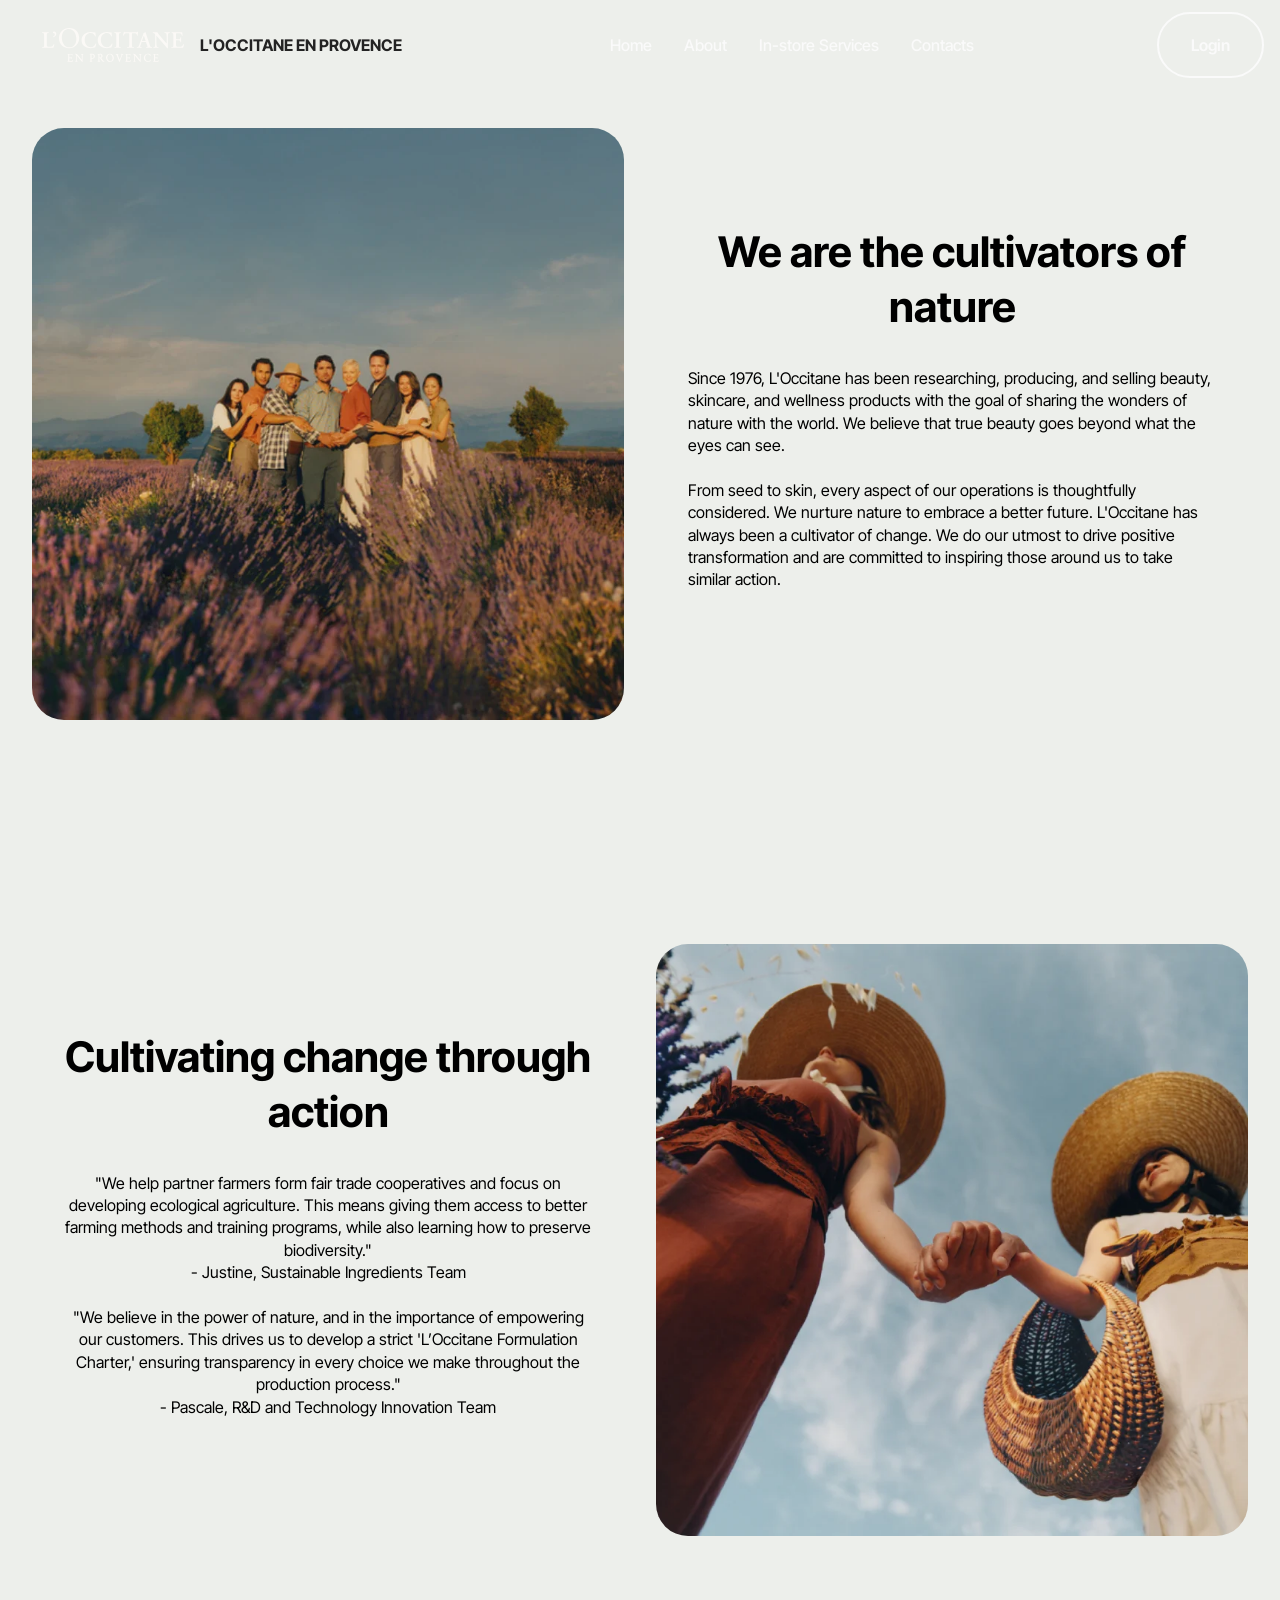
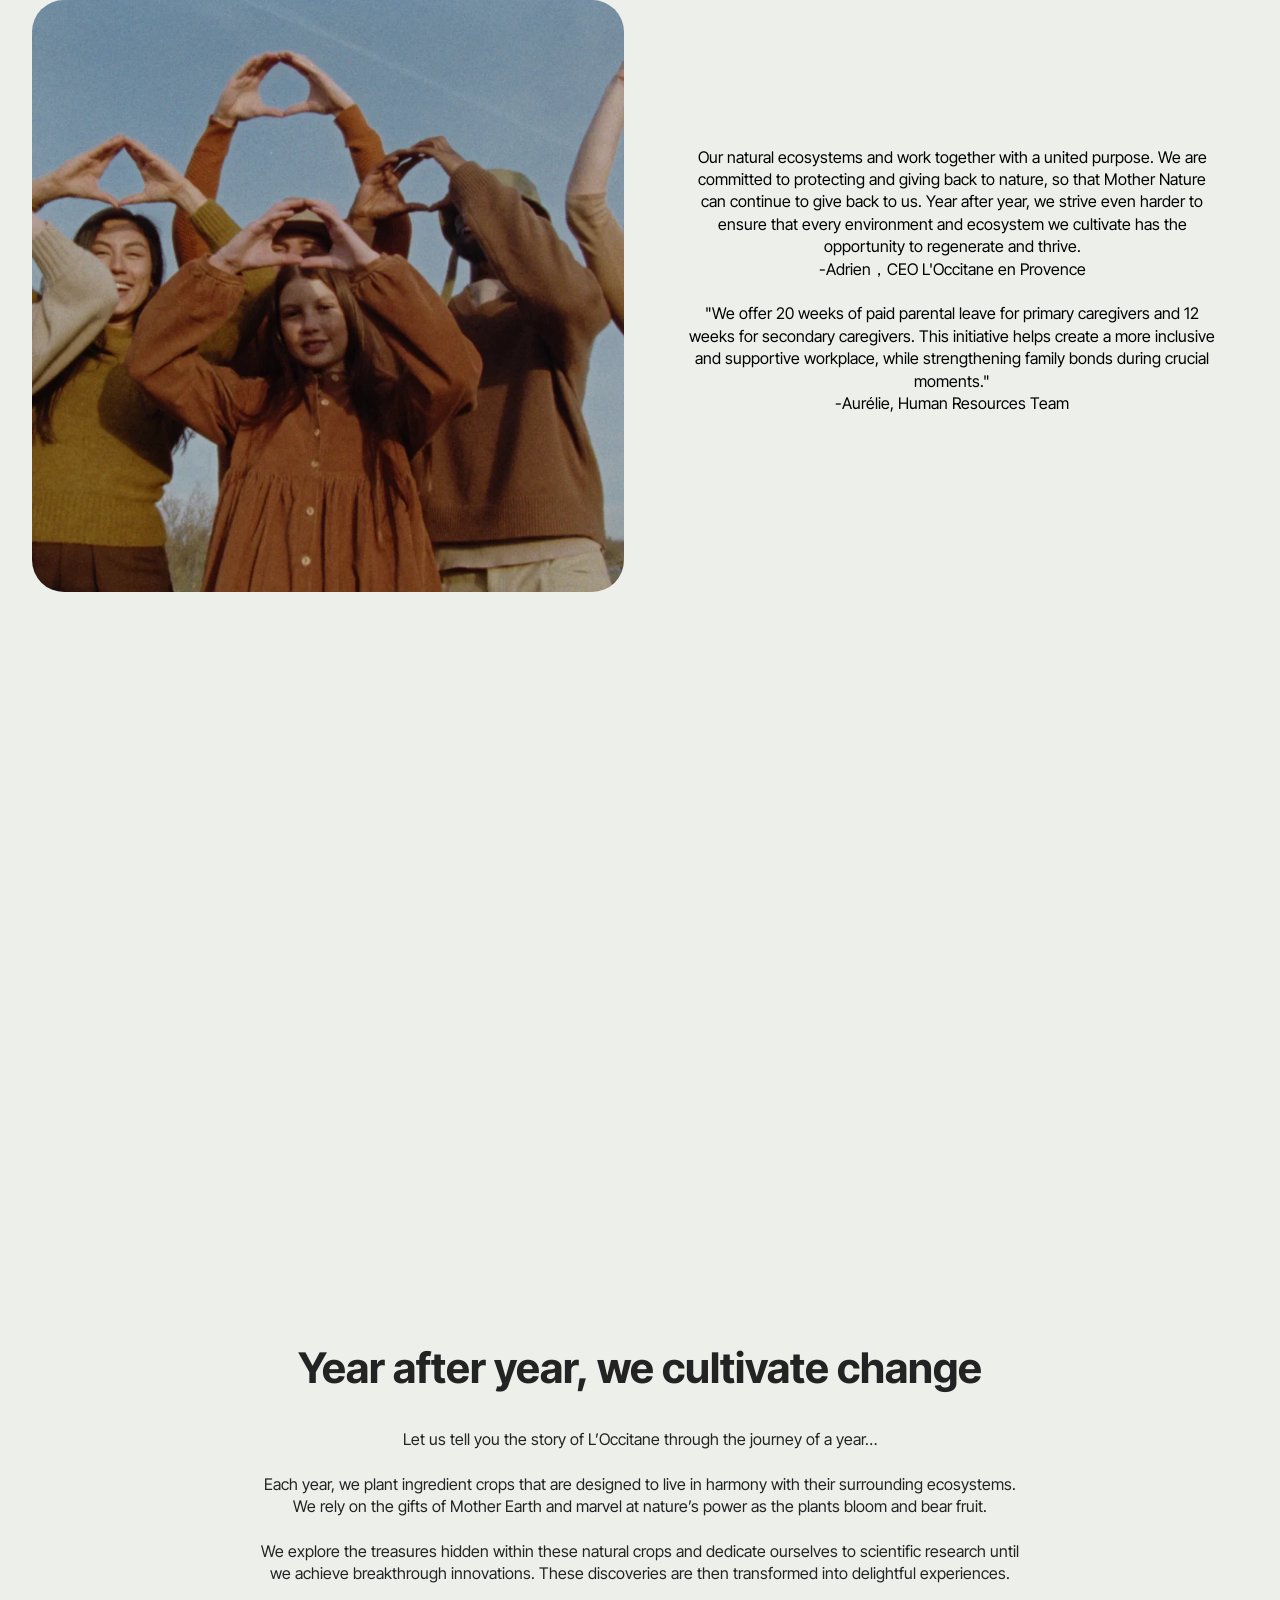
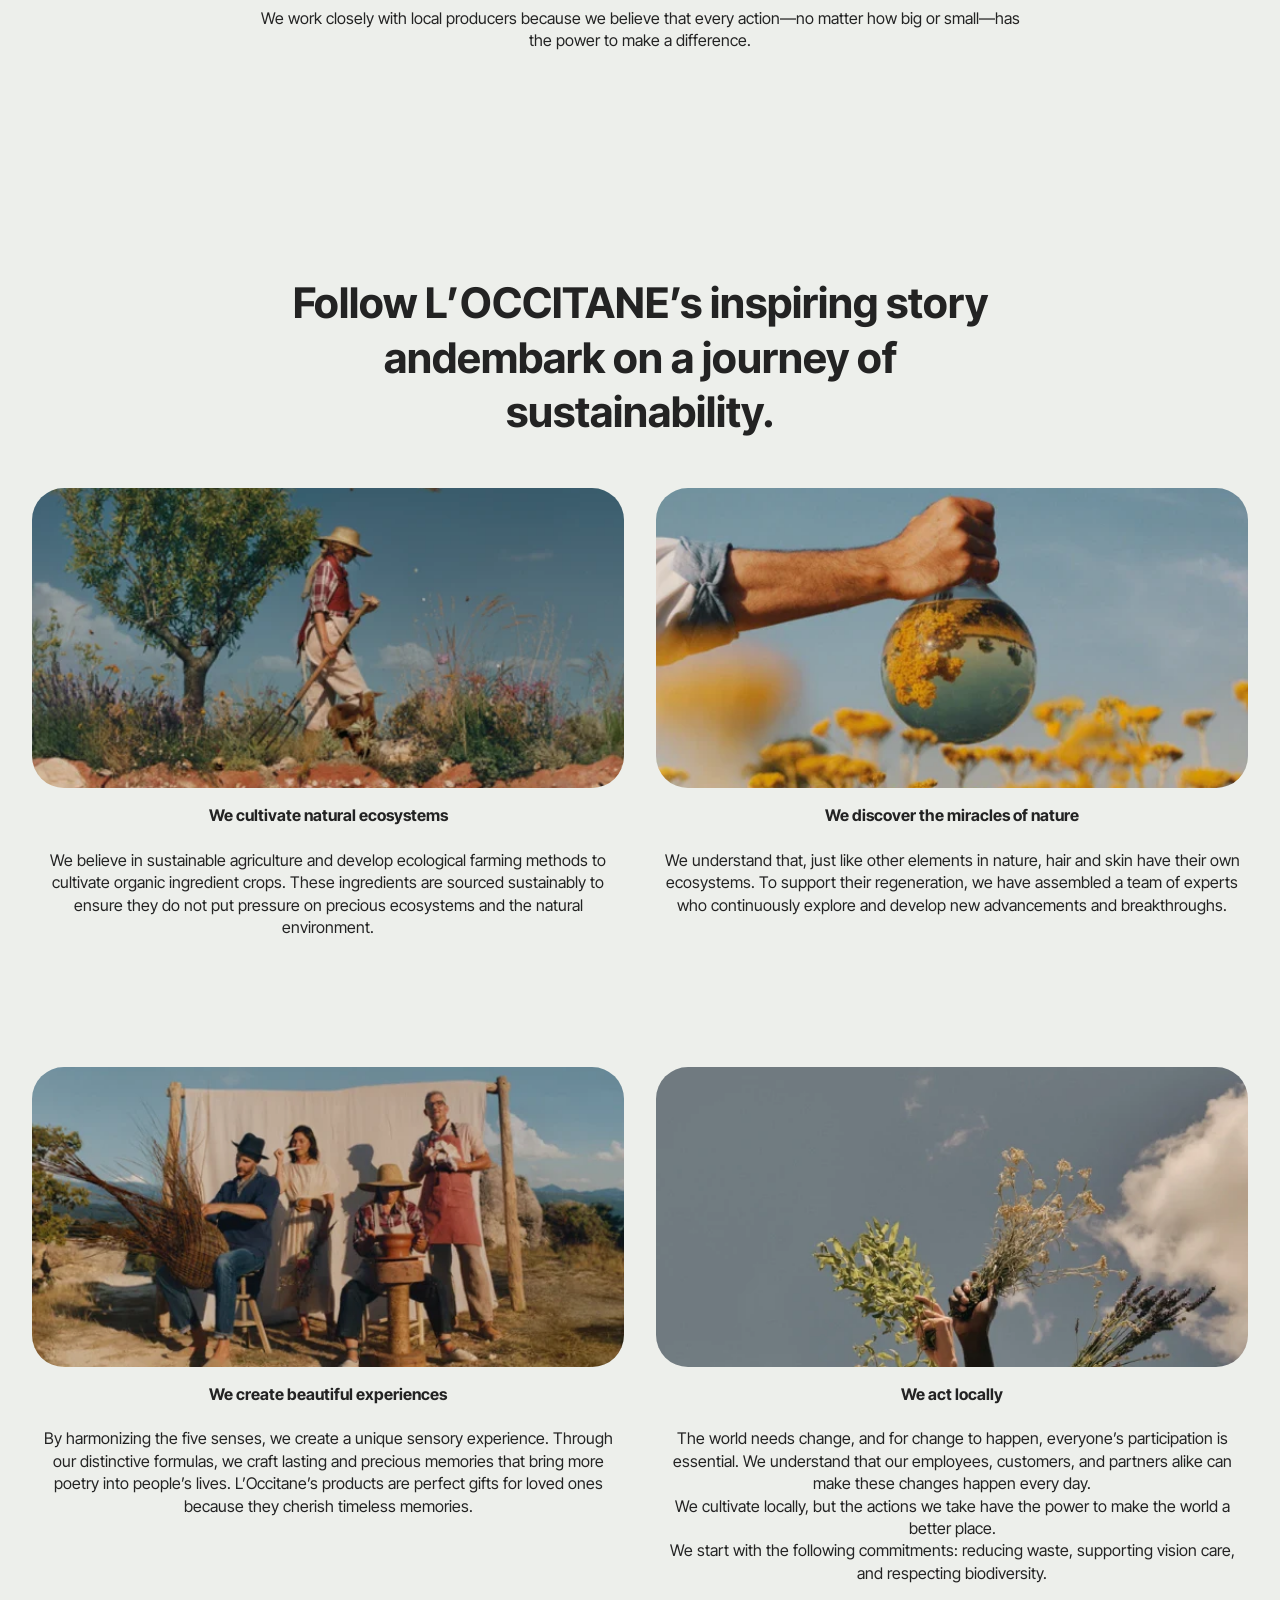
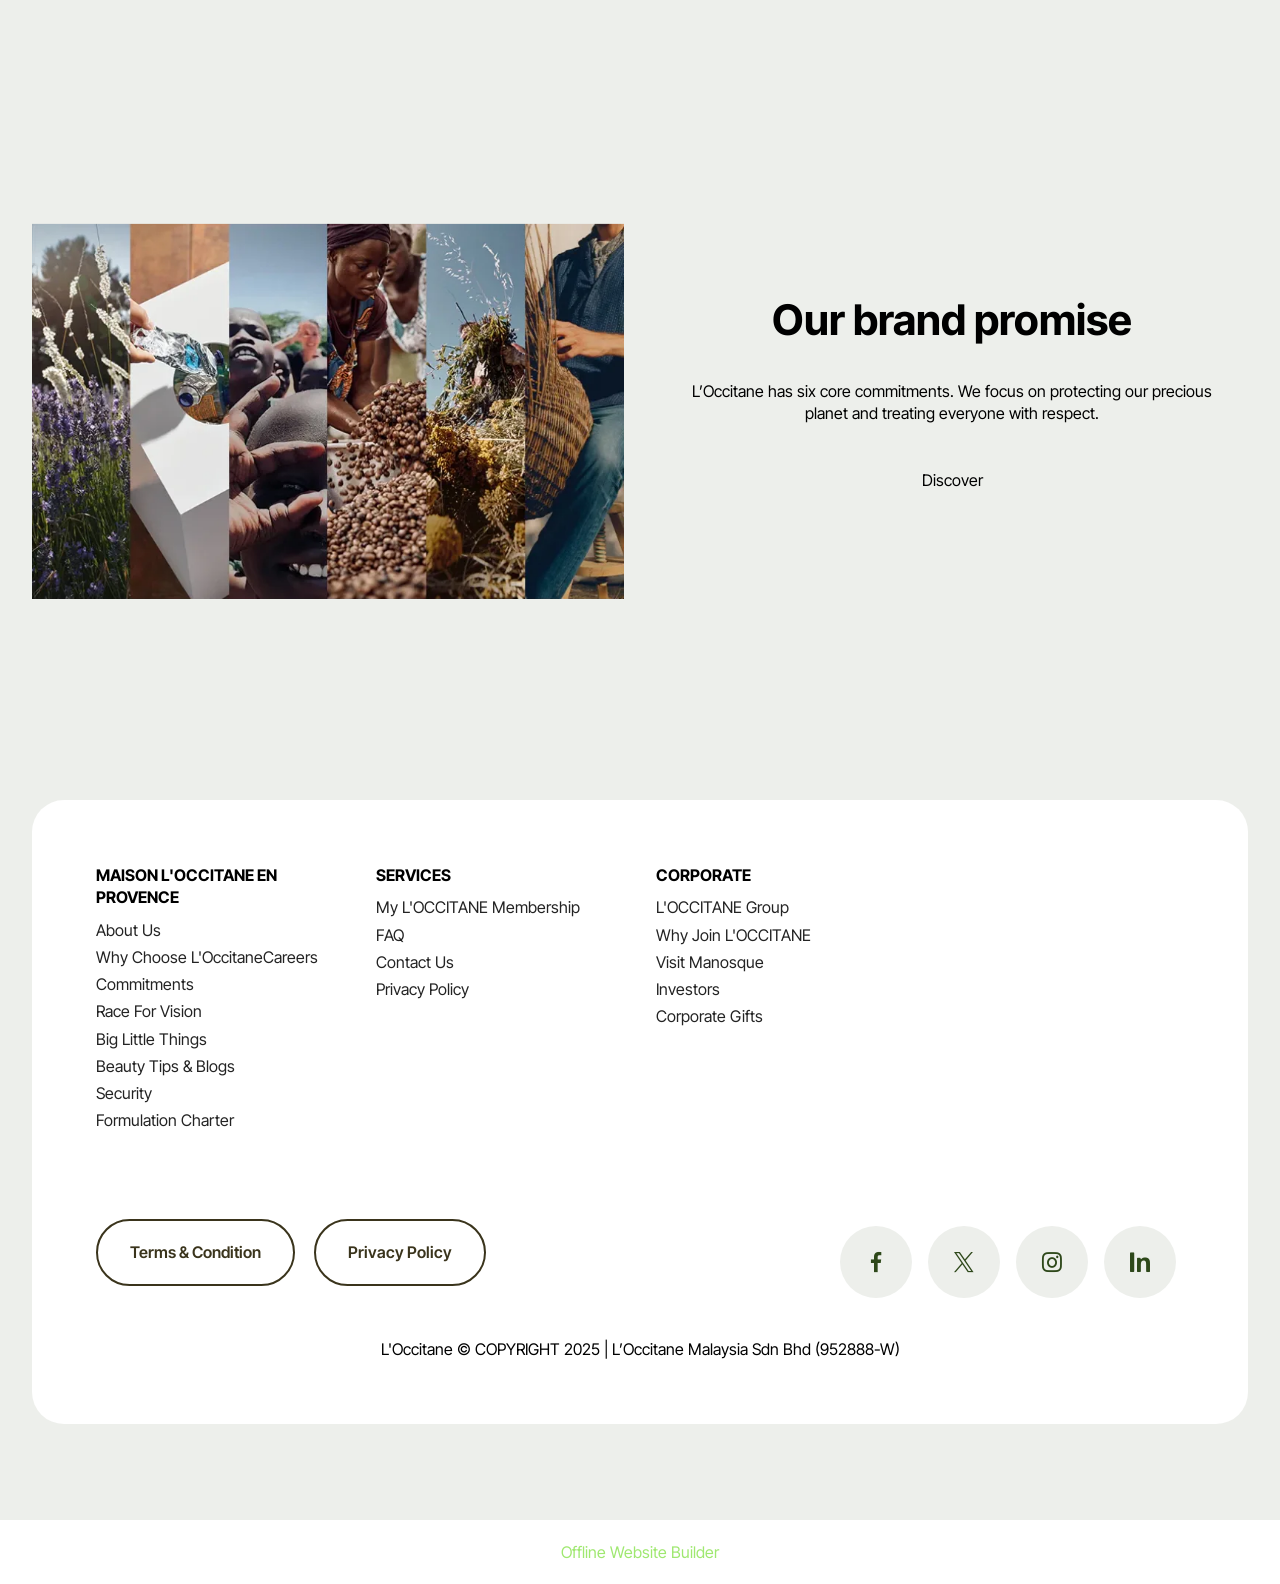
==== commit c0fc3cbc: "create github pages" ====
--- a/about.html
+++ b/about.html
@@ -18,7 +18,7 @@
   <link rel="stylesheet" href="assets/theme/css/style.css">
   <link rel="preload" href="https://fonts.googleapis.com/css?family=Inter+Tight:100,200,300,400,500,600,700,800,900,100i,200i,300i,400i,500i,600i,700i,800i,900i&display=swap" as="style" onload="this.onload=null;this.rel='stylesheet'">
   <noscript><link rel="stylesheet" href="https://fonts.googleapis.com/css?family=Inter+Tight:100,200,300,400,500,600,700,800,900,100i,200i,300i,400i,500i,600i,700i,800i,900i&display=swap"></noscript>
-  <link rel="preload" as="style" href="assets/mobirise/css/mbr-additional.css?v=rUdkLp"><link rel="stylesheet" href="assets/mobirise/css/mbr-additional.css?v=rUdkLp" type="text/css">
+  <link rel="preload" as="style" href="assets/mobirise/css/mbr-additional.css?v=rrd9oZ"><link rel="stylesheet" href="assets/mobirise/css/mbr-additional.css?v=rrd9oZ" type="text/css">
 
   
   
@@ -58,7 +58,7 @@
 						<a class="nav-link link text-white text-primary display-4" href="contact.html">Contacts</a>
 					</li></ul>
 				
-				<div class="navbar-buttons mbr-section-btn"><a class="btn btn-black-outline display-4" href="https://mobiri.se">Login</a></div>
+				<div class="navbar-buttons mbr-section-btn"><a class="btn btn-white-outline display-4" href="https://mobiri.se">Login</a></div>
 			</div>
 		</div>
 	</nav>
@@ -339,7 +339,7 @@
 			</div>
 		</div>
 	</div>
-</section><section class="display-7" style="padding: 0;align-items: center;justify-content: center;flex-wrap: wrap;    align-content: center;display: flex;position: relative;height: 4rem;"><a href="https://mobiri.se/4250552" style="flex: 1 1;height: 4rem;position: absolute;width: 100%;z-index: 1;"><img alt="" style="height: 4rem;" src="[data-uri]"></a><p style="margin: 0;text-align: center;" class="display-7">&#8204;</p><a style="z-index:1" href="https://mobirise.com/drag-drop-website-builder.html">Drag and Drop Website Builder</a></section><script src="assets/bootstrap/js/bootstrap.bundle.min.js"></script>  <script src="assets/smoothscroll/smooth-scroll.js"></script>  <script src="assets/ytplayer/index.js"></script>  <script src="assets/dropdown/js/navbar-dropdown.js"></script>  <script src="assets/playervimeo/vimeo_player.js"></script>  <script src="assets/theme/js/script.js"></script>  
+</section><section class="display-7" style="padding: 0;align-items: center;justify-content: center;flex-wrap: wrap;    align-content: center;display: flex;position: relative;height: 4rem;"><a href="https://mobiri.se/4250552" style="flex: 1 1;height: 4rem;position: absolute;width: 100%;z-index: 1;"><img alt="" style="height: 4rem;" src="[data-uri]"></a><p style="margin: 0;text-align: center;" class="display-7">&#8204;</p><a style="z-index:1" href="https://mobirise.com/offline-website-builder.html">Offline Website Builder</a></section><script src="assets/bootstrap/js/bootstrap.bundle.min.js"></script>  <script src="assets/smoothscroll/smooth-scroll.js"></script>  <script src="assets/ytplayer/index.js"></script>  <script src="assets/dropdown/js/navbar-dropdown.js"></script>  <script src="assets/playervimeo/vimeo_player.js"></script>  <script src="assets/theme/js/script.js"></script>  
   
   
 </body>
--- a/assets/mobirise/css/mbr-additional.css
+++ b/assets/mobirise/css/mbr-additional.css
@@ -1190,7 +1190,7 @@
   position: fixed;
 }
 .cid-uYOzyYFF2a .opacityScroll {
-  background: #000000 !important;
+  background: rgba(0, 0, 0, 0) !important;
 }
 .cid-uYOzyYFF2a a.nav-link {
   display: flex;
@@ -2312,7 +2312,7 @@
   position: fixed;
 }
 .cid-uYOzyYFF2a .opacityScroll {
-  background: #000000 !important;
+  background: rgba(0, 0, 0, 0) !important;
 }
 .cid-uYOzyYFF2a a.nav-link {
   display: flex;
@@ -3298,7 +3298,7 @@
   position: fixed;
 }
 .cid-uYUSoUeyc8 .opacityScroll {
-  background: #000000 !important;
+  background: rgba(0, 0, 0, 0) !important;
 }
 .cid-uYUSoUeyc8 a.nav-link {
   display: flex;
@@ -4241,7 +4241,7 @@
   position: fixed;
 }
 .cid-uYV27uUBDn .opacityScroll {
-  background: #000000 !important;
+  background: rgba(0, 0, 0, 0) !important;
 }
 .cid-uYV27uUBDn a.nav-link {
   display: flex;
@@ -5196,7 +5196,7 @@
   position: fixed;
 }
 .cid-uYOzyYFF2a .opacityScroll {
-  background: #000000 !important;
+  background: rgba(0, 0, 0, 0) !important;
 }
 .cid-uYOzyYFF2a a.nav-link {
   display: flex;
@@ -5901,7 +5901,7 @@
   position: fixed;
 }
 .cid-uYOzyYFF2a .opacityScroll {
-  background: #000000 !important;
+  background: rgba(0, 0, 0, 0) !important;
 }
 .cid-uYOzyYFF2a a.nav-link {
   display: flex;
@@ -6778,7 +6778,7 @@
   position: fixed;
 }
 .cid-uYVibVxcQR .opacityScroll {
-  background: #000000 !important;
+  background: rgba(0, 0, 0, 0) !important;
 }
 .cid-uYVibVxcQR a.nav-link {
   display: flex;
@@ -7655,7 +7655,7 @@
   position: fixed;
 }
 .cid-uYVp7x8OsT .opacityScroll {
-  background: #000000 !important;
+  background: rgba(0, 0, 0, 0) !important;
 }
 .cid-uYVp7x8OsT a.nav-link {
   display: flex;
--- a/assets/mobirise/css/mbr-additional.css
+++ b/assets/mobirise/css/mbr-additional.css
@@ -1190,7 +1190,7 @@
   position: fixed;
 }
 .cid-uYOzyYFF2a .opacityScroll {
-  background: #000000 !important;
+  background: rgba(0, 0, 0, 0) !important;
 }
 .cid-uYOzyYFF2a a.nav-link {
   display: flex;
@@ -2312,7 +2312,7 @@
   position: fixed;
 }
 .cid-uYOzyYFF2a .opacityScroll {
-  background: #000000 !important;
+  background: rgba(0, 0, 0, 0) !important;
 }
 .cid-uYOzyYFF2a a.nav-link {
   display: flex;
@@ -3298,7 +3298,7 @@
   position: fixed;
 }
 .cid-uYUSoUeyc8 .opacityScroll {
-  background: #000000 !important;
+  background: rgba(0, 0, 0, 0) !important;
 }
 .cid-uYUSoUeyc8 a.nav-link {
   display: flex;
@@ -4241,7 +4241,7 @@
   position: fixed;
 }
 .cid-uYV27uUBDn .opacityScroll {
-  background: #000000 !important;
+  background: rgba(0, 0, 0, 0) !important;
 }
 .cid-uYV27uUBDn a.nav-link {
   display: flex;
@@ -5196,7 +5196,7 @@
   position: fixed;
 }
 .cid-uYOzyYFF2a .opacityScroll {
-  background: #000000 !important;
+  background: rgba(0, 0, 0, 0) !important;
 }
 .cid-uYOzyYFF2a a.nav-link {
   display: flex;
@@ -5901,7 +5901,7 @@
   position: fixed;
 }
 .cid-uYOzyYFF2a .opacityScroll {
-  background: #000000 !important;
+  background: rgba(0, 0, 0, 0) !important;
 }
 .cid-uYOzyYFF2a a.nav-link {
   display: flex;
@@ -6778,7 +6778,7 @@
   position: fixed;
 }
 .cid-uYVibVxcQR .opacityScroll {
-  background: #000000 !important;
+  background: rgba(0, 0, 0, 0) !important;
 }
 .cid-uYVibVxcQR a.nav-link {
   display: flex;
@@ -7655,7 +7655,7 @@
   position: fixed;
 }
 .cid-uYVp7x8OsT .opacityScroll {
-  background: #000000 !important;
+  background: rgba(0, 0, 0, 0) !important;
 }
 .cid-uYVp7x8OsT a.nav-link {
   display: flex;
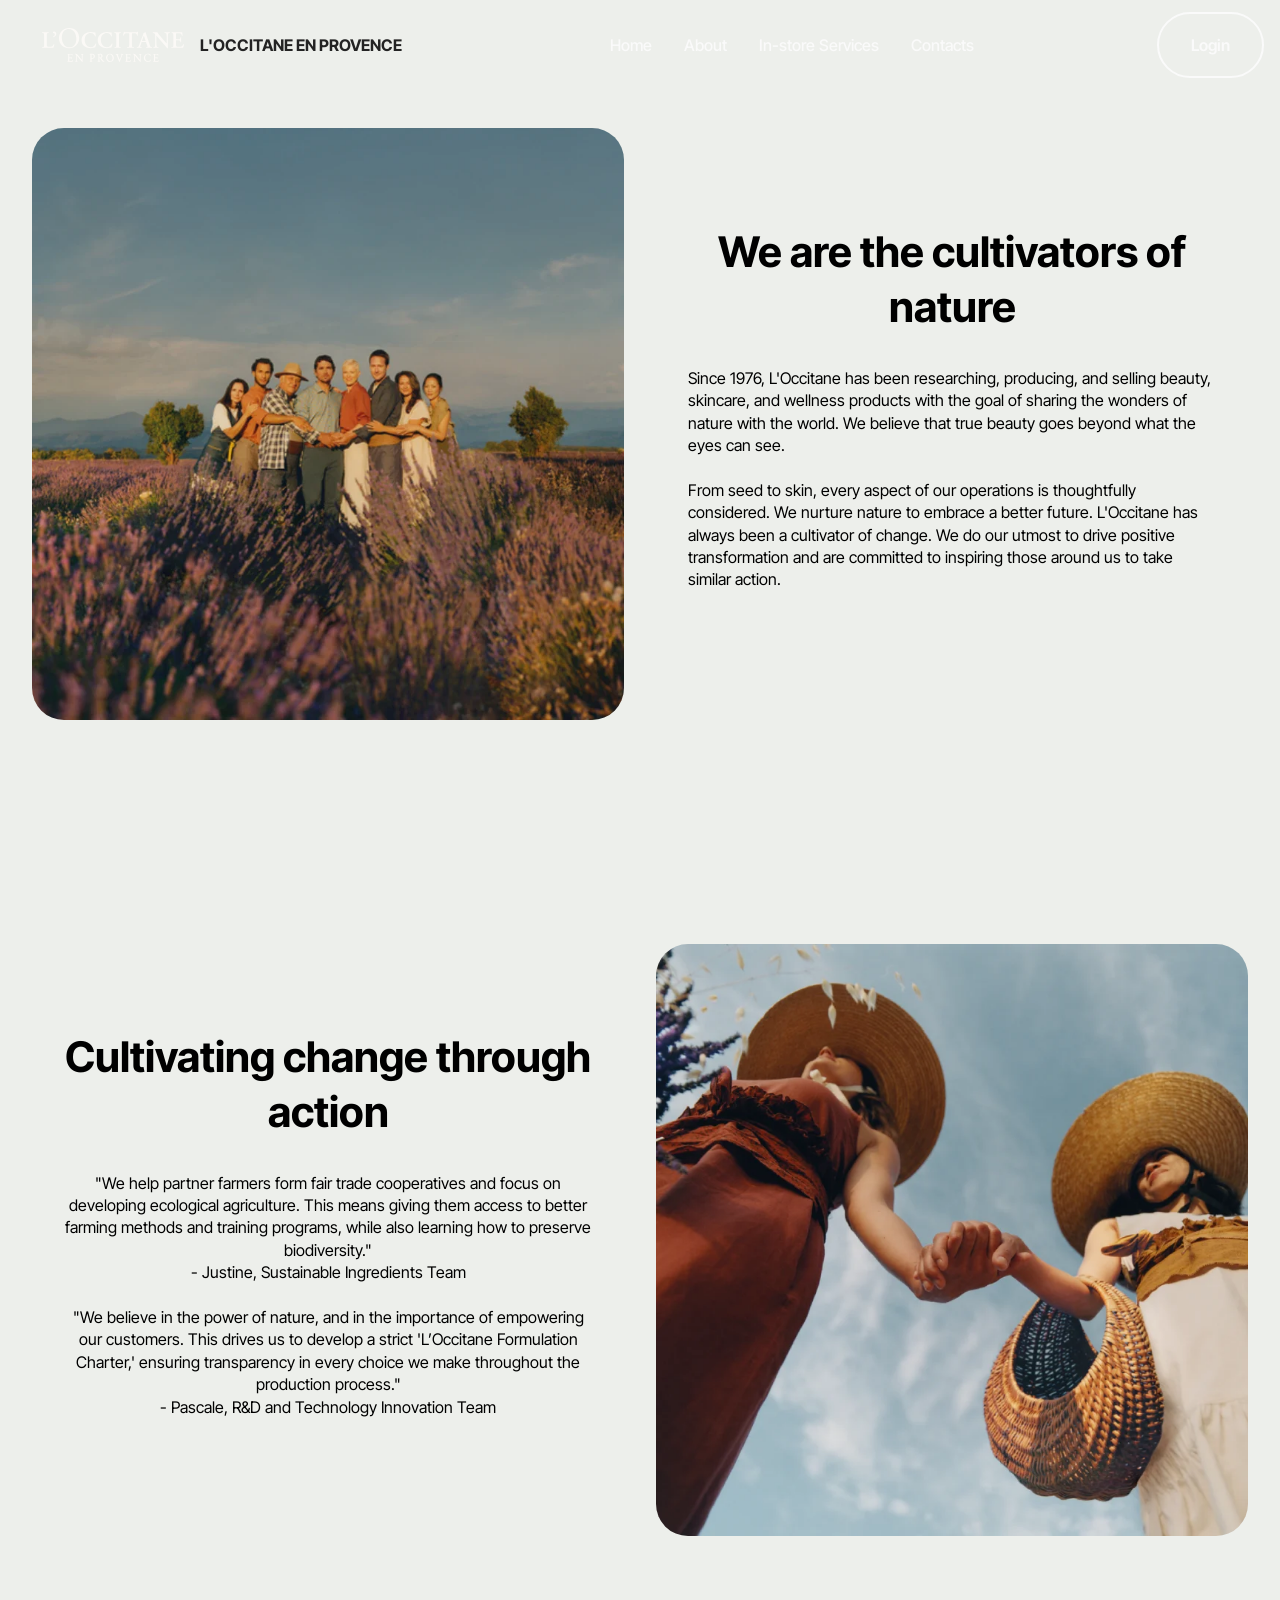
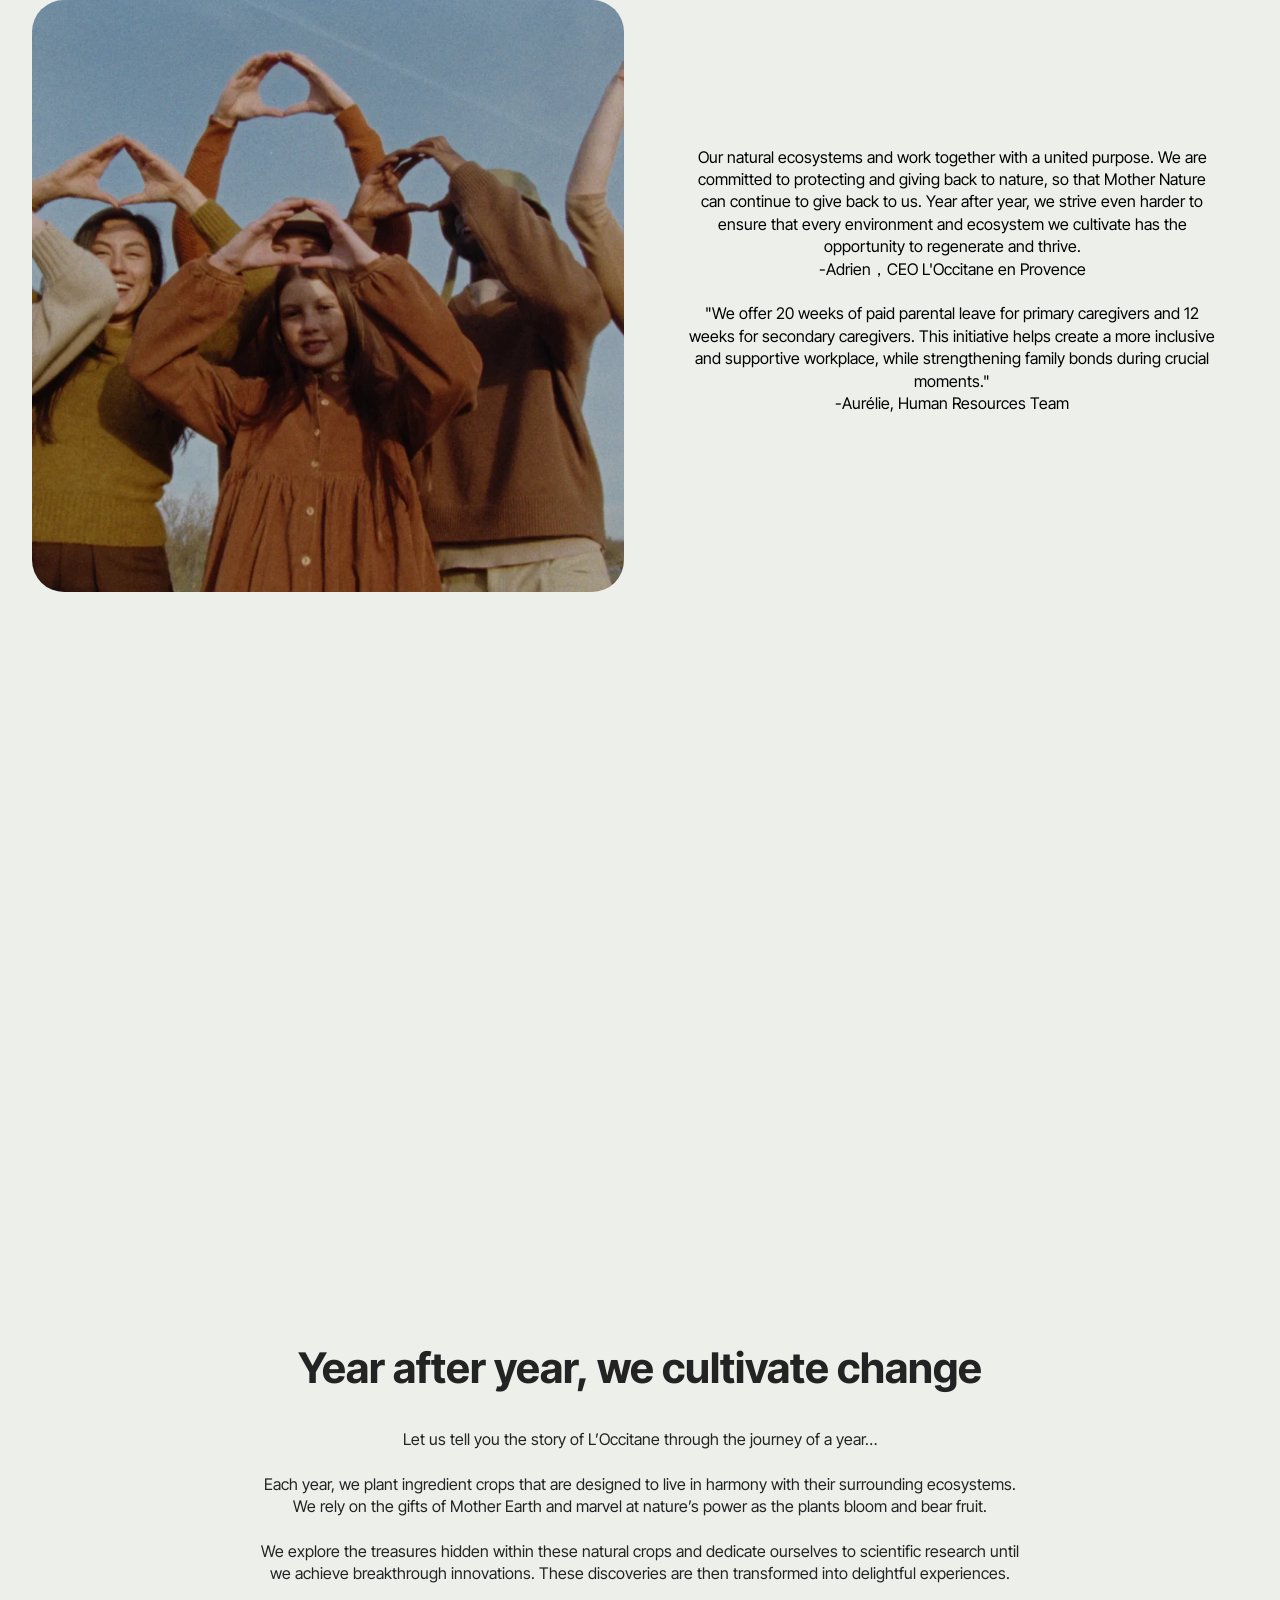
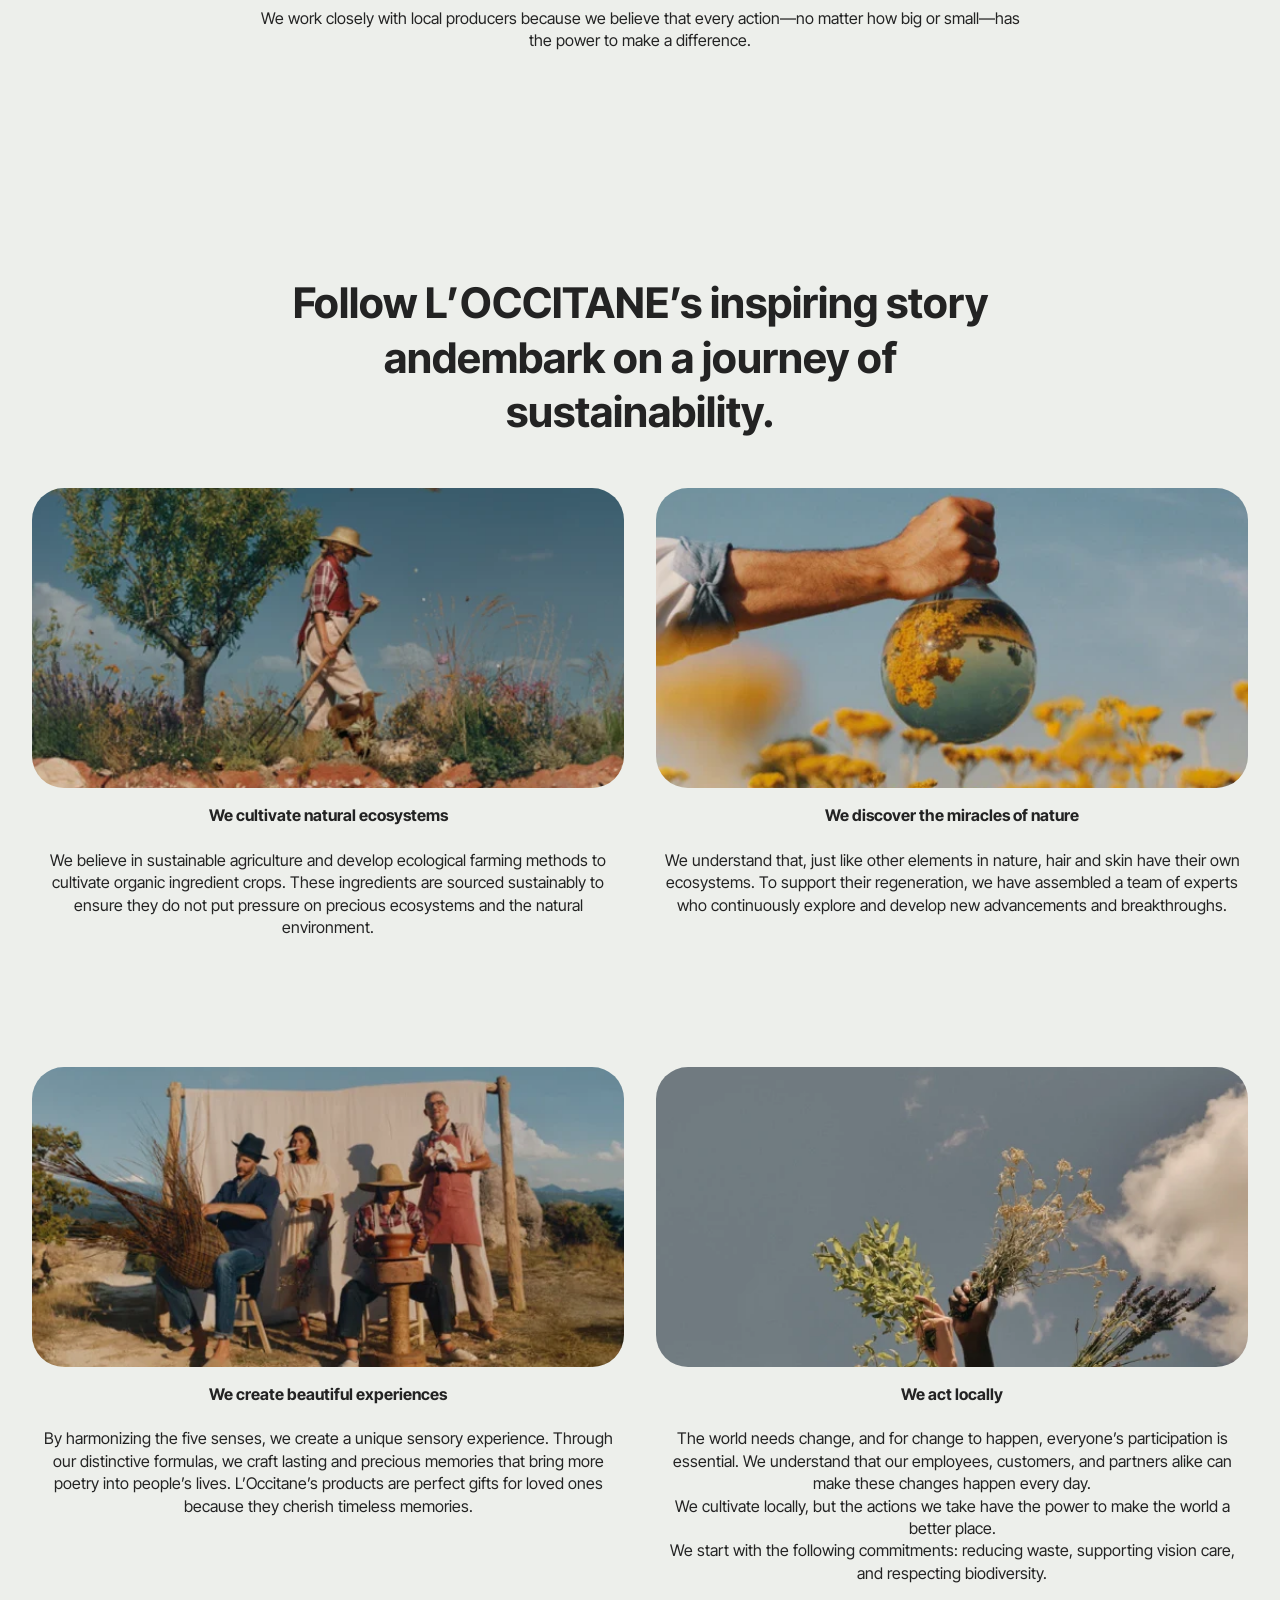
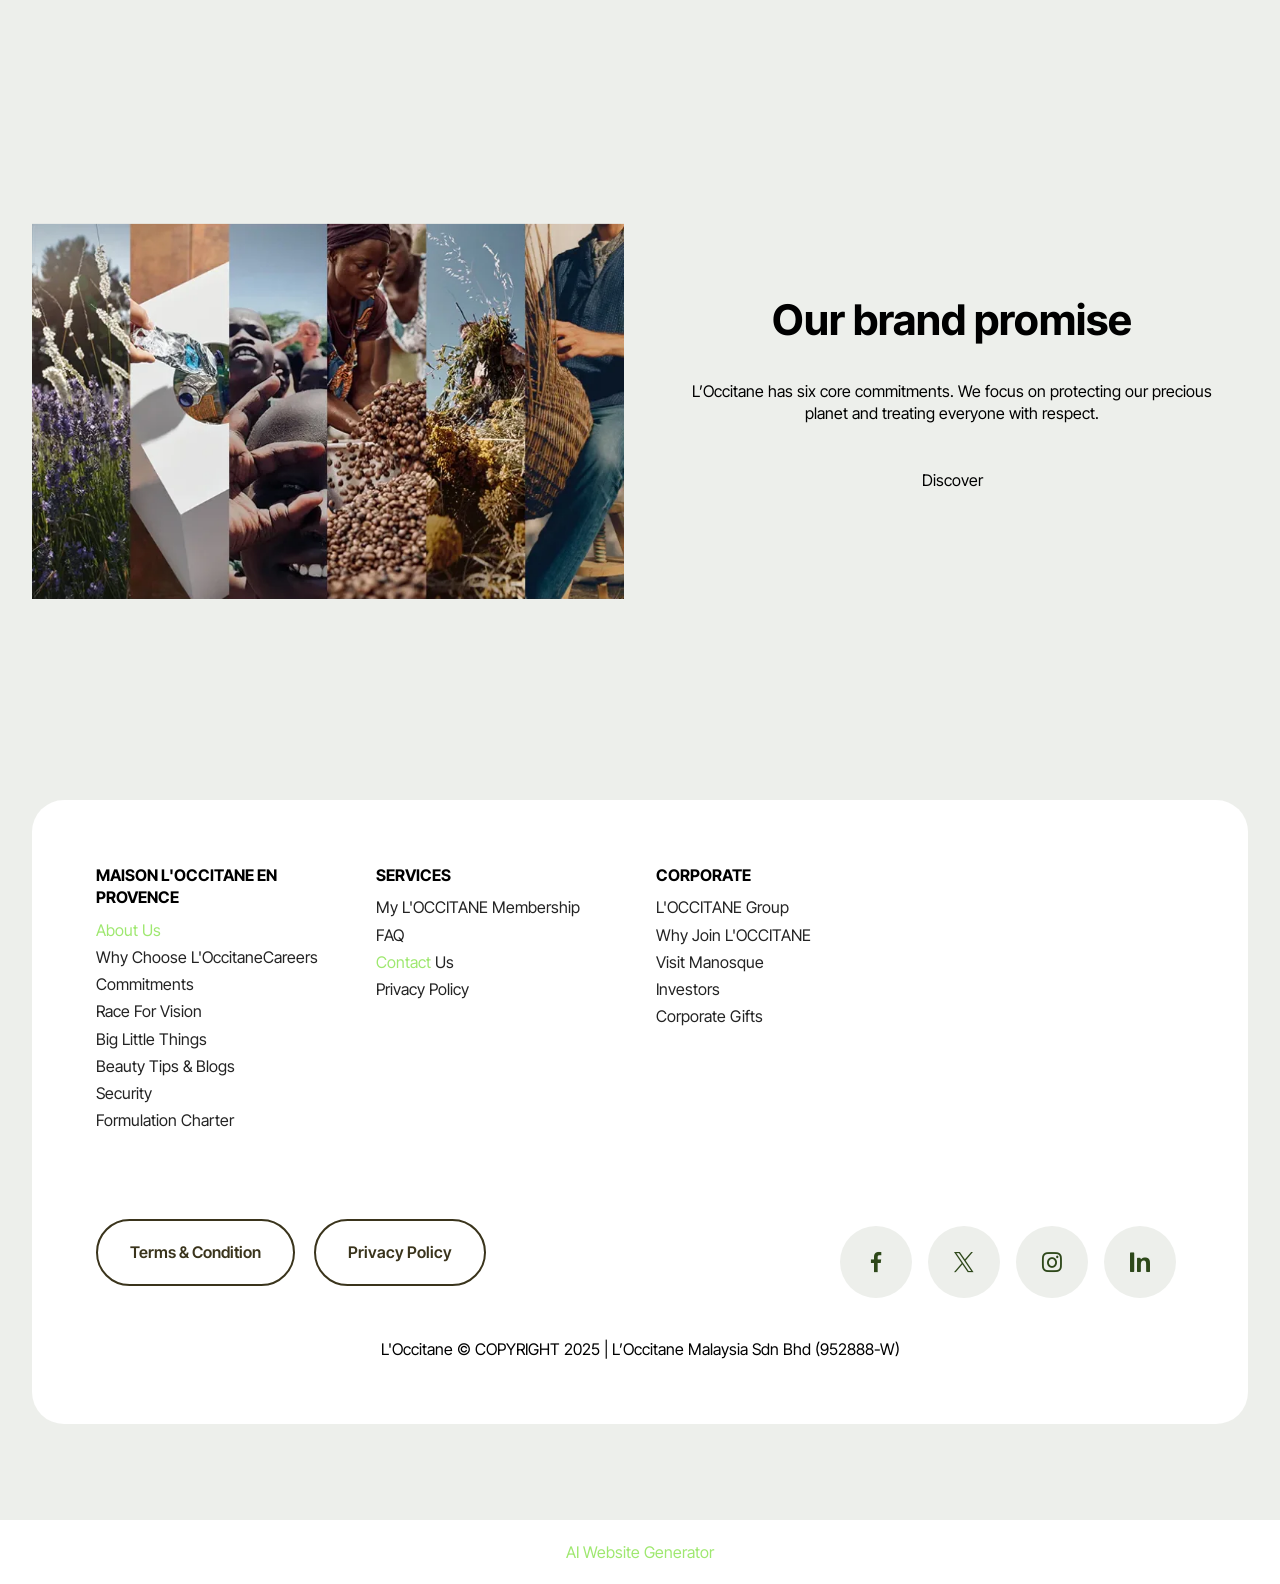
==== commit d7168be9: "create github pages" ====
--- a/about.html
+++ b/about.html
@@ -18,7 +18,7 @@
   <link rel="stylesheet" href="assets/theme/css/style.css">
   <link rel="preload" href="https://fonts.googleapis.com/css?family=Inter+Tight:100,200,300,400,500,600,700,800,900,100i,200i,300i,400i,500i,600i,700i,800i,900i&display=swap" as="style" onload="this.onload=null;this.rel='stylesheet'">
   <noscript><link rel="stylesheet" href="https://fonts.googleapis.com/css?family=Inter+Tight:100,200,300,400,500,600,700,800,900,100i,200i,300i,400i,500i,600i,700i,800i,900i&display=swap"></noscript>
-  <link rel="preload" as="style" href="assets/mobirise/css/mbr-additional.css?v=rrd9oZ"><link rel="stylesheet" href="assets/mobirise/css/mbr-additional.css?v=rrd9oZ" type="text/css">
+  <link rel="preload" as="style" href="assets/mobirise/css/mbr-additional.css?v=2Tk2XC"><link rel="stylesheet" href="assets/mobirise/css/mbr-additional.css?v=2Tk2XC" type="text/css">
 
   
   
@@ -267,8 +267,8 @@
 			<div class="col-12 col-md-6 col-lg-3">
 				<h5 class="mbr-section-subtitle mbr-fonts-style mb-2 display-4"><strong>MAISON L'OCCITANE EN PROVENCE</strong></h5>
 				<ul class="list mbr-fonts-style display-7">
-					<li class="mbr-text item-wrap">About Us</li>
-					<li class="mbr-text item-wrap"><span style="font-size: calc(1rem + 0 * ((100vw - 62rem) / 25));">Why Choose L'OccitaneCareers</span><br></li>
+					<li class="mbr-text item-wrap"><a href="about.html" class="text-primary">About Us</a></li><a href="about.html" class="text-primary">
+					</a><li class="mbr-text item-wrap"><span style="font-size: calc(1rem + 0 * ((100vw - 62rem) / 25));">Why Choose L'OccitaneCareers</span><br></li>
 					<li class="mbr-text item-wrap">Commitments</li>
 					<li class="mbr-text item-wrap">Race For Vision</li><li class="mbr-text item-wrap">Big Little Things</li><li class="mbr-text item-wrap">Beauty Tips &amp; Blogs</li><li class="mbr-text item-wrap">Security</li><li class="mbr-text item-wrap">Formulation Charter</li><li class="mbr-text item-wrap"><br></li>
 				</ul>
@@ -280,7 +280,7 @@
 				<ul class="list mbr-fonts-style display-7">
 					<li class="mbr-text item-wrap">My L'OCCITANE Membership</li>
 					<li class="mbr-text item-wrap">FAQ</li>
-					<li class="mbr-text item-wrap">Contact Us</li>
+					<li class="mbr-text item-wrap"><a href="contact.html" class="text-primary">Contact</a> Us</li>
 					<li class="mbr-text item-wrap">Privacy Policy</li>
 				</ul>
 			</div>
@@ -339,7 +339,7 @@
 			</div>
 		</div>
 	</div>
-</section><section class="display-7" style="padding: 0;align-items: center;justify-content: center;flex-wrap: wrap;    align-content: center;display: flex;position: relative;height: 4rem;"><a href="https://mobiri.se/4250552" style="flex: 1 1;height: 4rem;position: absolute;width: 100%;z-index: 1;"><img alt="" style="height: 4rem;" src="[data-uri]"></a><p style="margin: 0;text-align: center;" class="display-7">&#8204;</p><a style="z-index:1" href="https://mobirise.com/offline-website-builder.html">Offline Website Builder</a></section><script src="assets/bootstrap/js/bootstrap.bundle.min.js"></script>  <script src="assets/smoothscroll/smooth-scroll.js"></script>  <script src="assets/ytplayer/index.js"></script>  <script src="assets/dropdown/js/navbar-dropdown.js"></script>  <script src="assets/playervimeo/vimeo_player.js"></script>  <script src="assets/theme/js/script.js"></script>  
+</section><section class="display-7" style="padding: 0;align-items: center;justify-content: center;flex-wrap: wrap;    align-content: center;display: flex;position: relative;height: 4rem;"><a href="https://mobiri.se/4250552" style="flex: 1 1;height: 4rem;position: absolute;width: 100%;z-index: 1;"><img alt="" style="height: 4rem;" src="[data-uri]"></a><p style="margin: 0;text-align: center;" class="display-7">&#8204;</p><a style="z-index:1" href="https://mobirise.com/builder/ai-website-generator.html">AI Website Generator</a></section><script src="assets/bootstrap/js/bootstrap.bundle.min.js"></script>  <script src="assets/smoothscroll/smooth-scroll.js"></script>  <script src="assets/ytplayer/index.js"></script>  <script src="assets/dropdown/js/navbar-dropdown.js"></script>  <script src="assets/playervimeo/vimeo_player.js"></script>  <script src="assets/theme/js/script.js"></script>  
   
   
 </body>
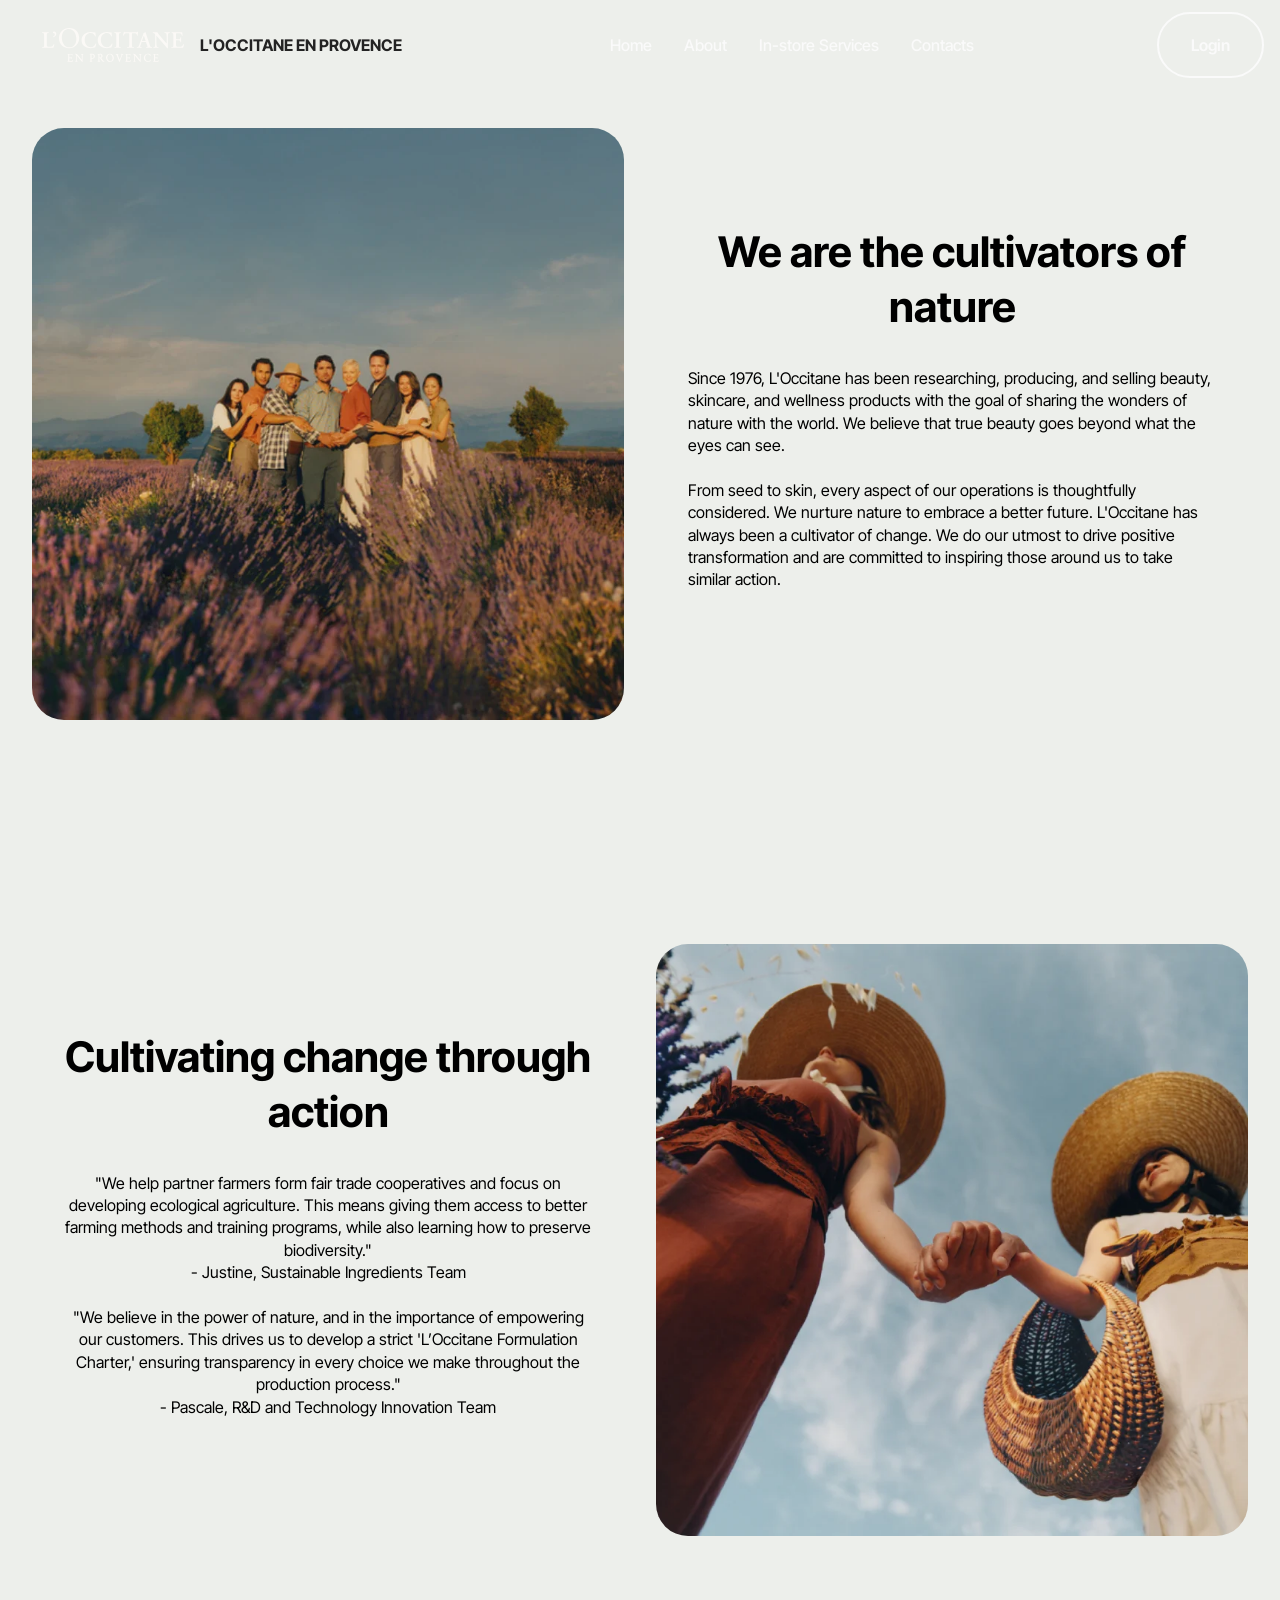
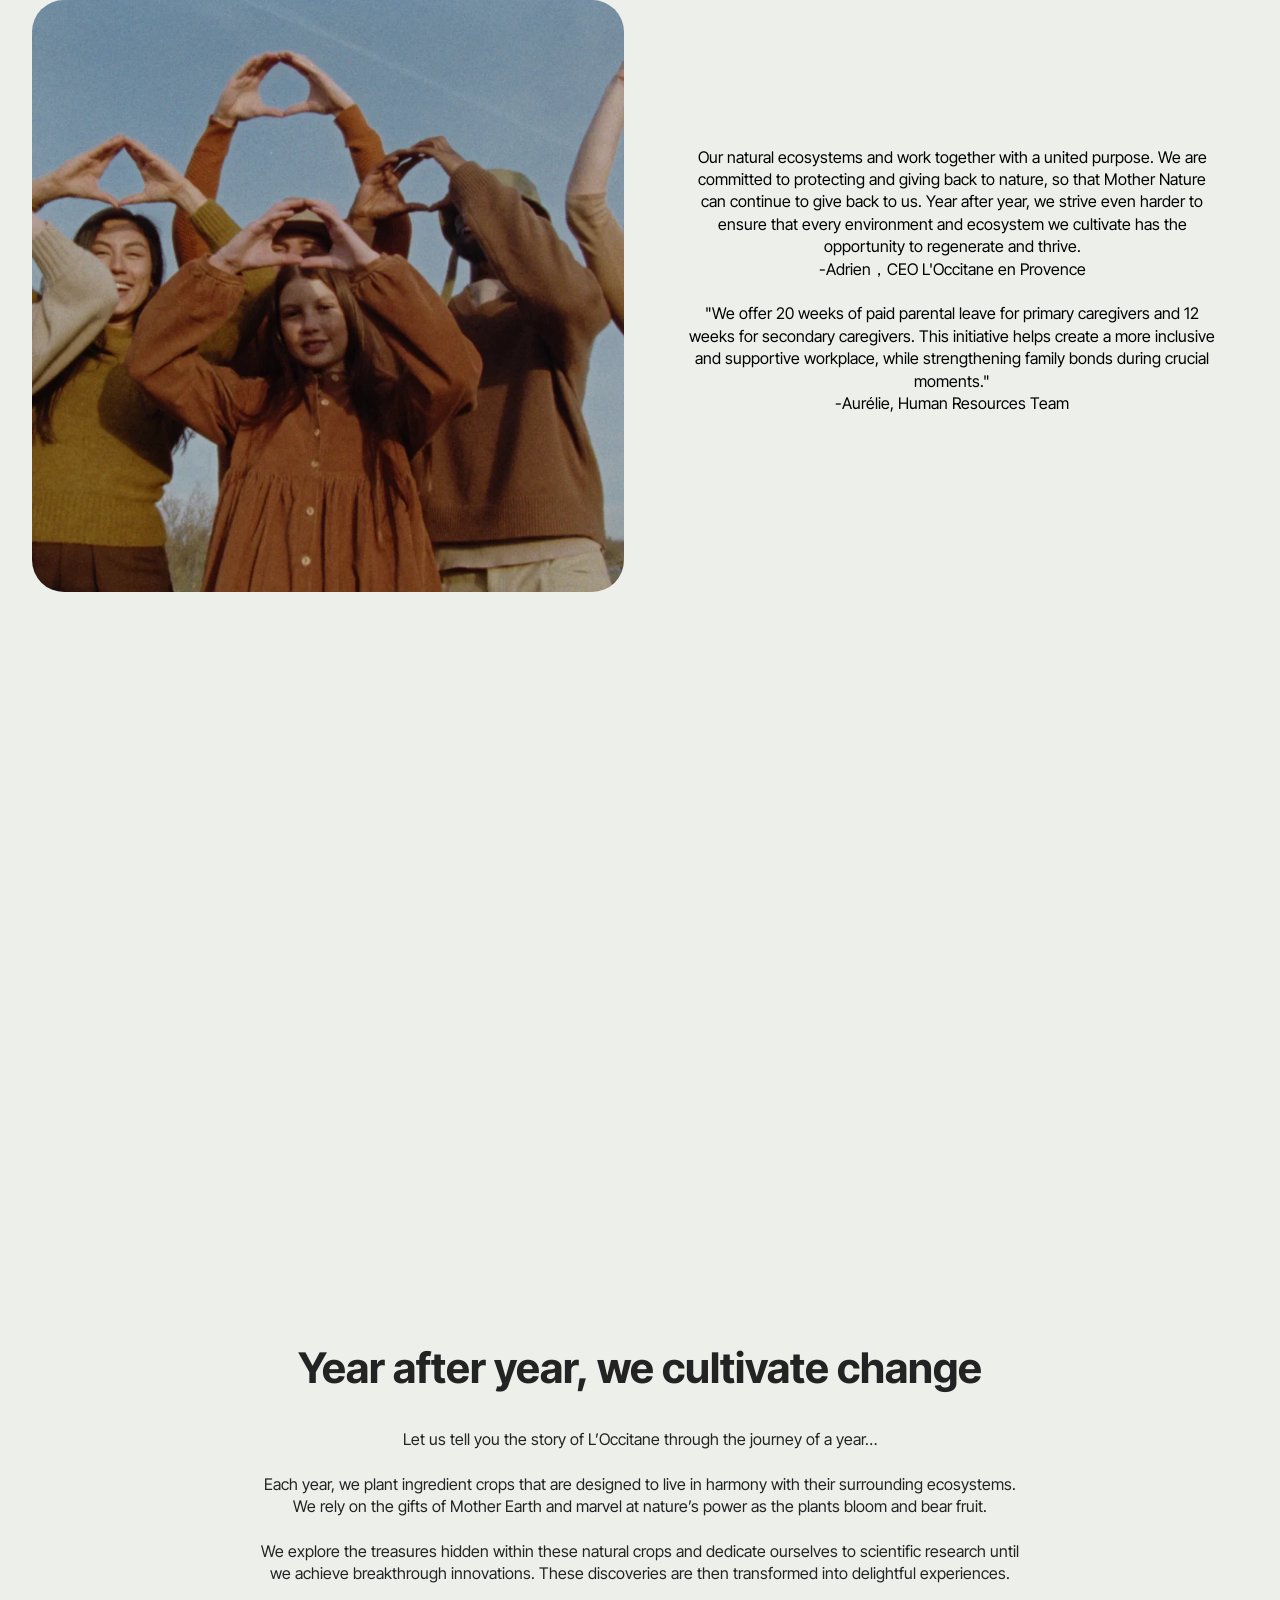
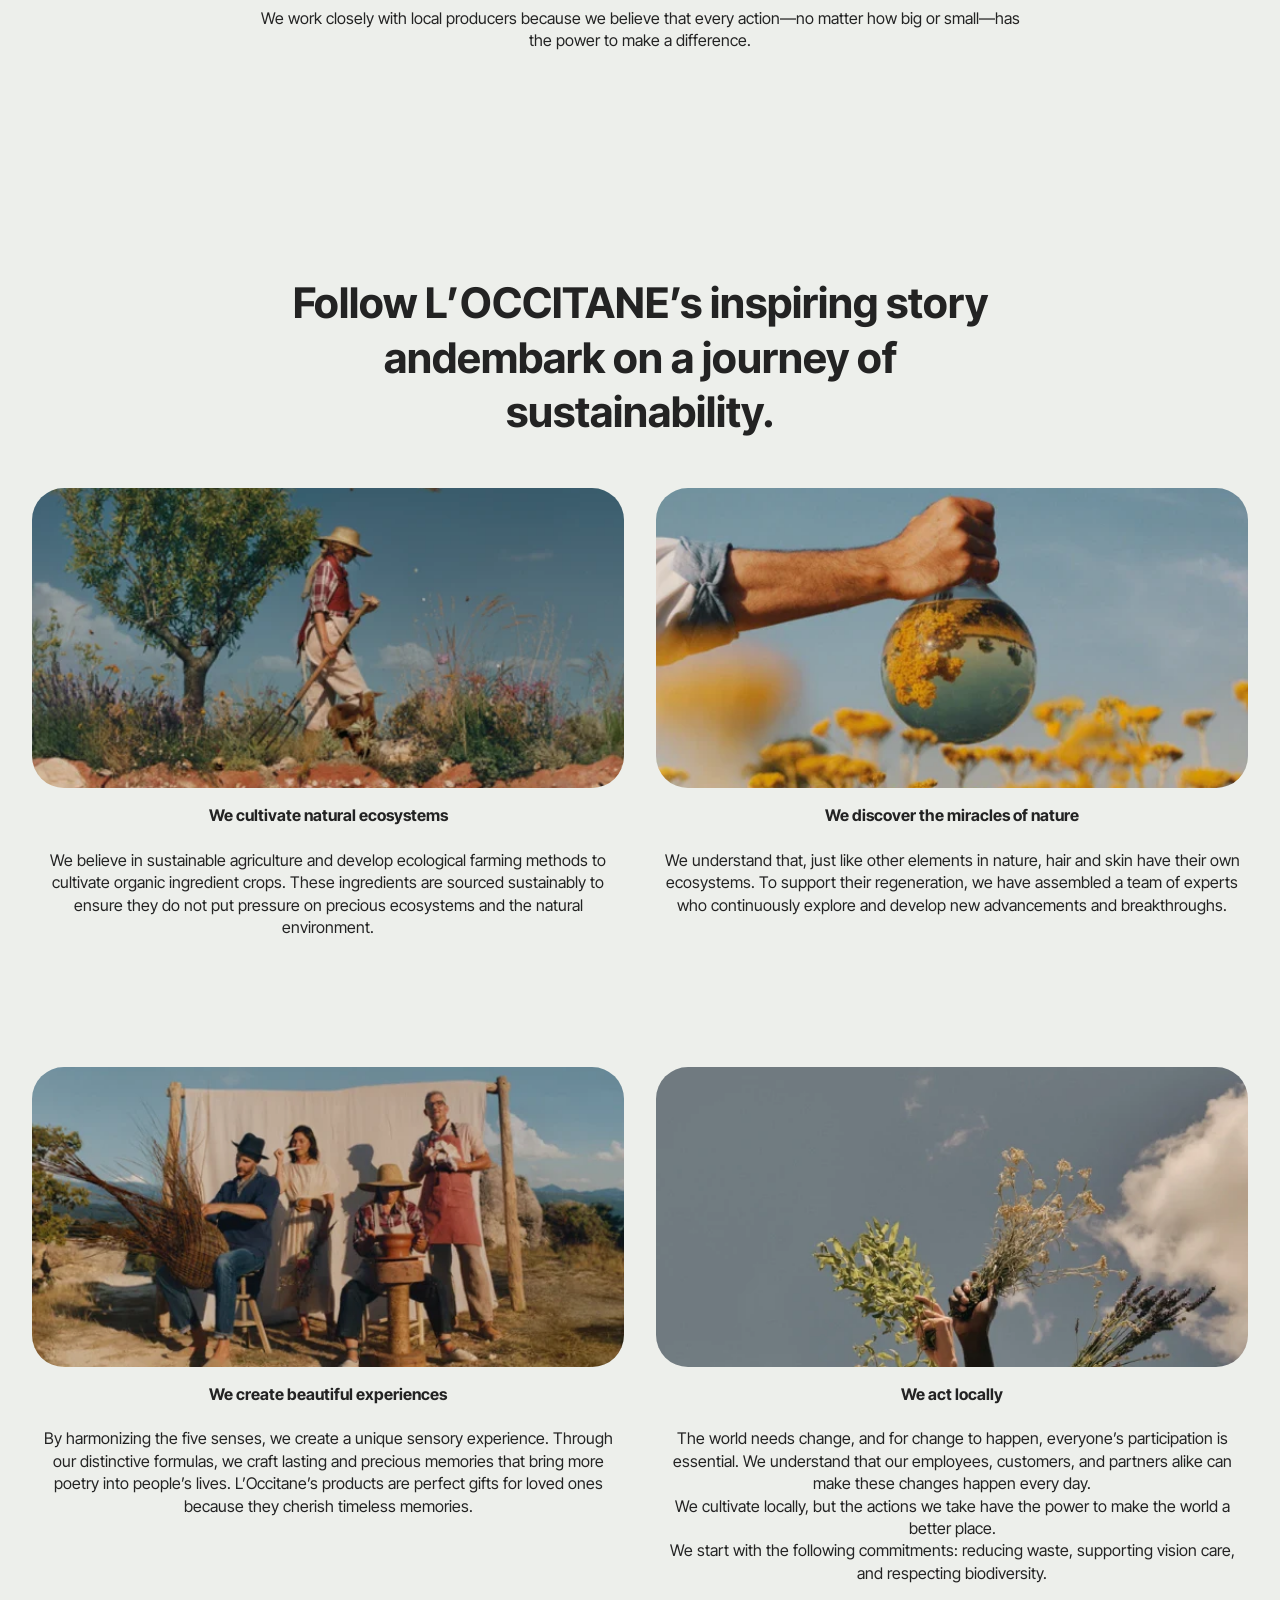
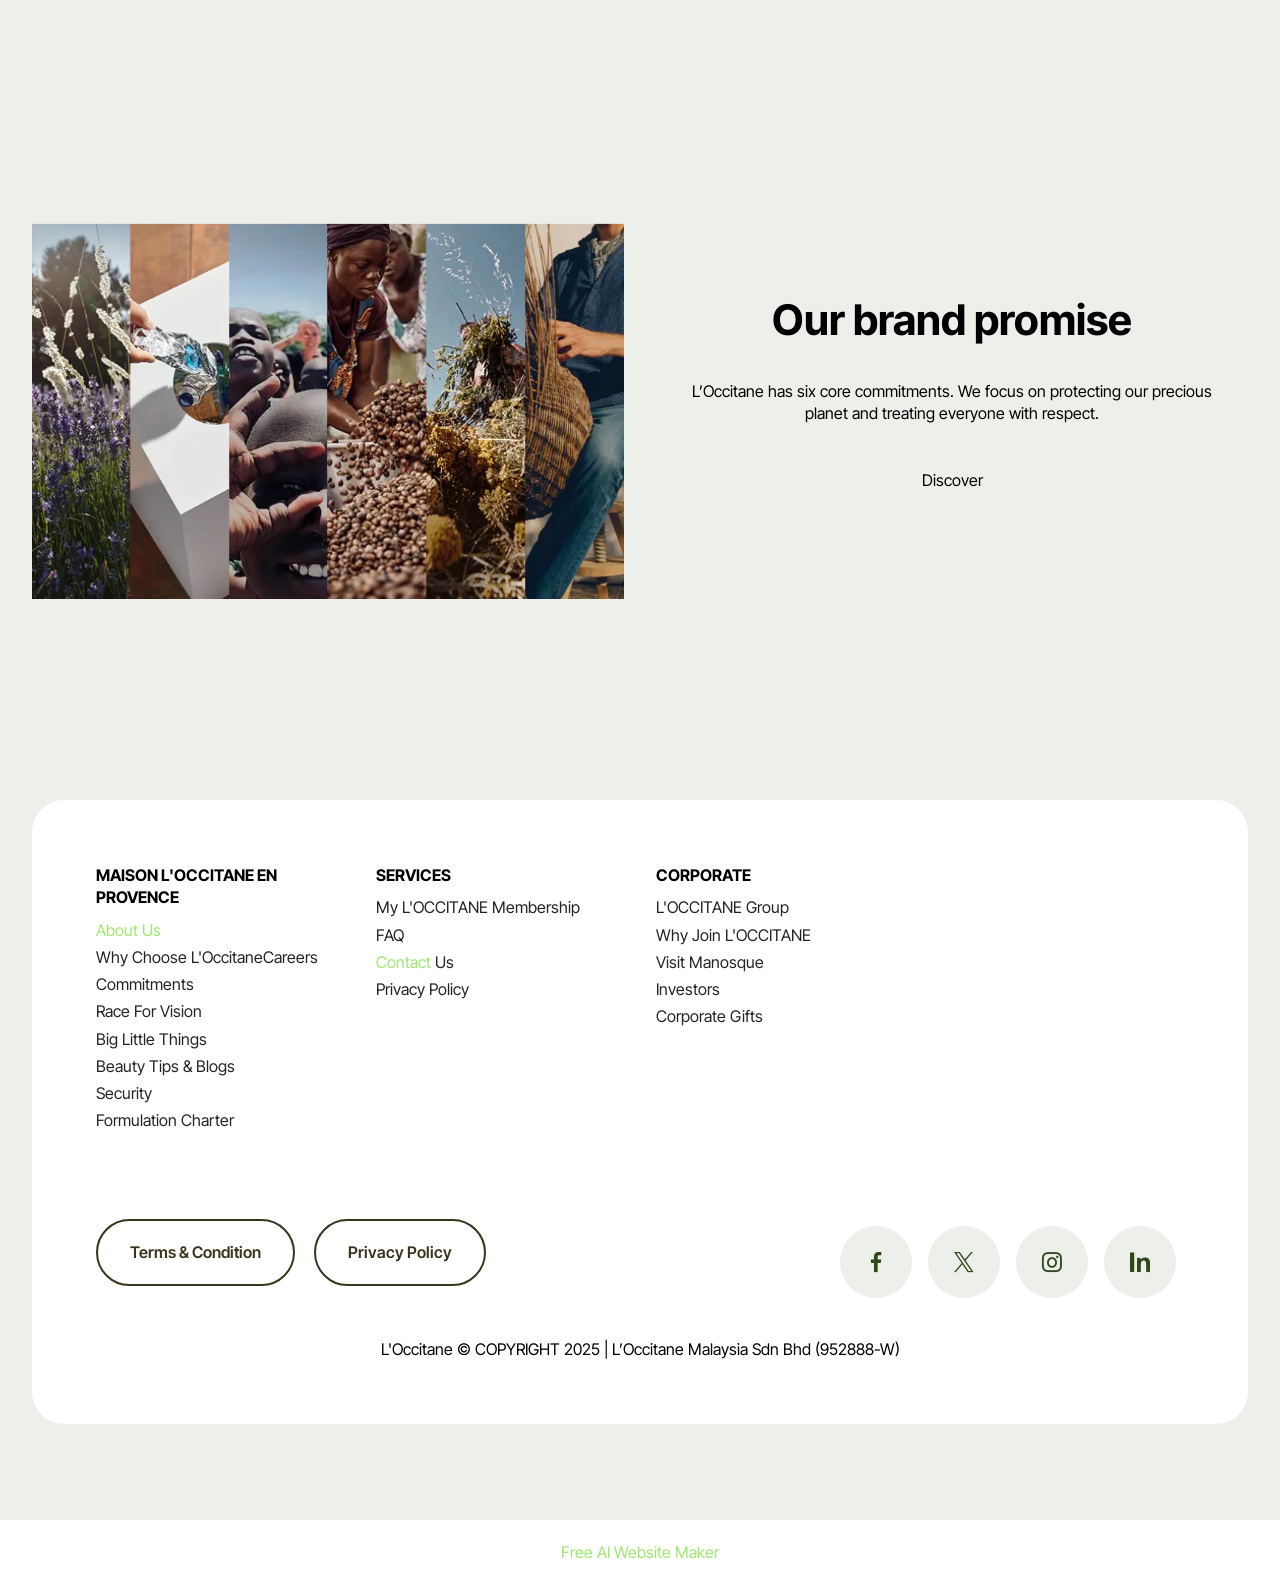
==== commit 21571bcb: "create github pages" ====
--- a/about.html
+++ b/about.html
@@ -18,7 +18,7 @@
   <link rel="stylesheet" href="assets/theme/css/style.css">
   <link rel="preload" href="https://fonts.googleapis.com/css?family=Inter+Tight:100,200,300,400,500,600,700,800,900,100i,200i,300i,400i,500i,600i,700i,800i,900i&display=swap" as="style" onload="this.onload=null;this.rel='stylesheet'">
   <noscript><link rel="stylesheet" href="https://fonts.googleapis.com/css?family=Inter+Tight:100,200,300,400,500,600,700,800,900,100i,200i,300i,400i,500i,600i,700i,800i,900i&display=swap"></noscript>
-  <link rel="preload" as="style" href="assets/mobirise/css/mbr-additional.css?v=2Tk2XC"><link rel="stylesheet" href="assets/mobirise/css/mbr-additional.css?v=2Tk2XC" type="text/css">
+  <link rel="preload" as="style" href="assets/mobirise/css/mbr-additional.css?v=NQqmnK"><link rel="stylesheet" href="assets/mobirise/css/mbr-additional.css?v=NQqmnK" type="text/css">
 
   
   
@@ -339,7 +339,7 @@
 			</div>
 		</div>
 	</div>
-</section><section class="display-7" style="padding: 0;align-items: center;justify-content: center;flex-wrap: wrap;    align-content: center;display: flex;position: relative;height: 4rem;"><a href="https://mobiri.se/4250552" style="flex: 1 1;height: 4rem;position: absolute;width: 100%;z-index: 1;"><img alt="" style="height: 4rem;" src="[data-uri]"></a><p style="margin: 0;text-align: center;" class="display-7">&#8204;</p><a style="z-index:1" href="https://mobirise.com/builder/ai-website-generator.html">AI Website Generator</a></section><script src="assets/bootstrap/js/bootstrap.bundle.min.js"></script>  <script src="assets/smoothscroll/smooth-scroll.js"></script>  <script src="assets/ytplayer/index.js"></script>  <script src="assets/dropdown/js/navbar-dropdown.js"></script>  <script src="assets/playervimeo/vimeo_player.js"></script>  <script src="assets/theme/js/script.js"></script>  
+</section><section class="display-7" style="padding: 0;align-items: center;justify-content: center;flex-wrap: wrap;    align-content: center;display: flex;position: relative;height: 4rem;"><a href="https://mobiri.se/4250552" style="flex: 1 1;height: 4rem;position: absolute;width: 100%;z-index: 1;"><img alt="" style="height: 4rem;" src="[data-uri]"></a><p style="margin: 0;text-align: center;" class="display-7">&#8204;</p><a style="z-index:1" href="https://mobirise.com/builder/ai-website-maker.html">Free AI Website Maker</a></section><script src="assets/bootstrap/js/bootstrap.bundle.min.js"></script>  <script src="assets/smoothscroll/smooth-scroll.js"></script>  <script src="assets/ytplayer/index.js"></script>  <script src="assets/dropdown/js/navbar-dropdown.js"></script>  <script src="assets/playervimeo/vimeo_player.js"></script>  <script src="assets/theme/js/script.js"></script>  
   
   
 </body>
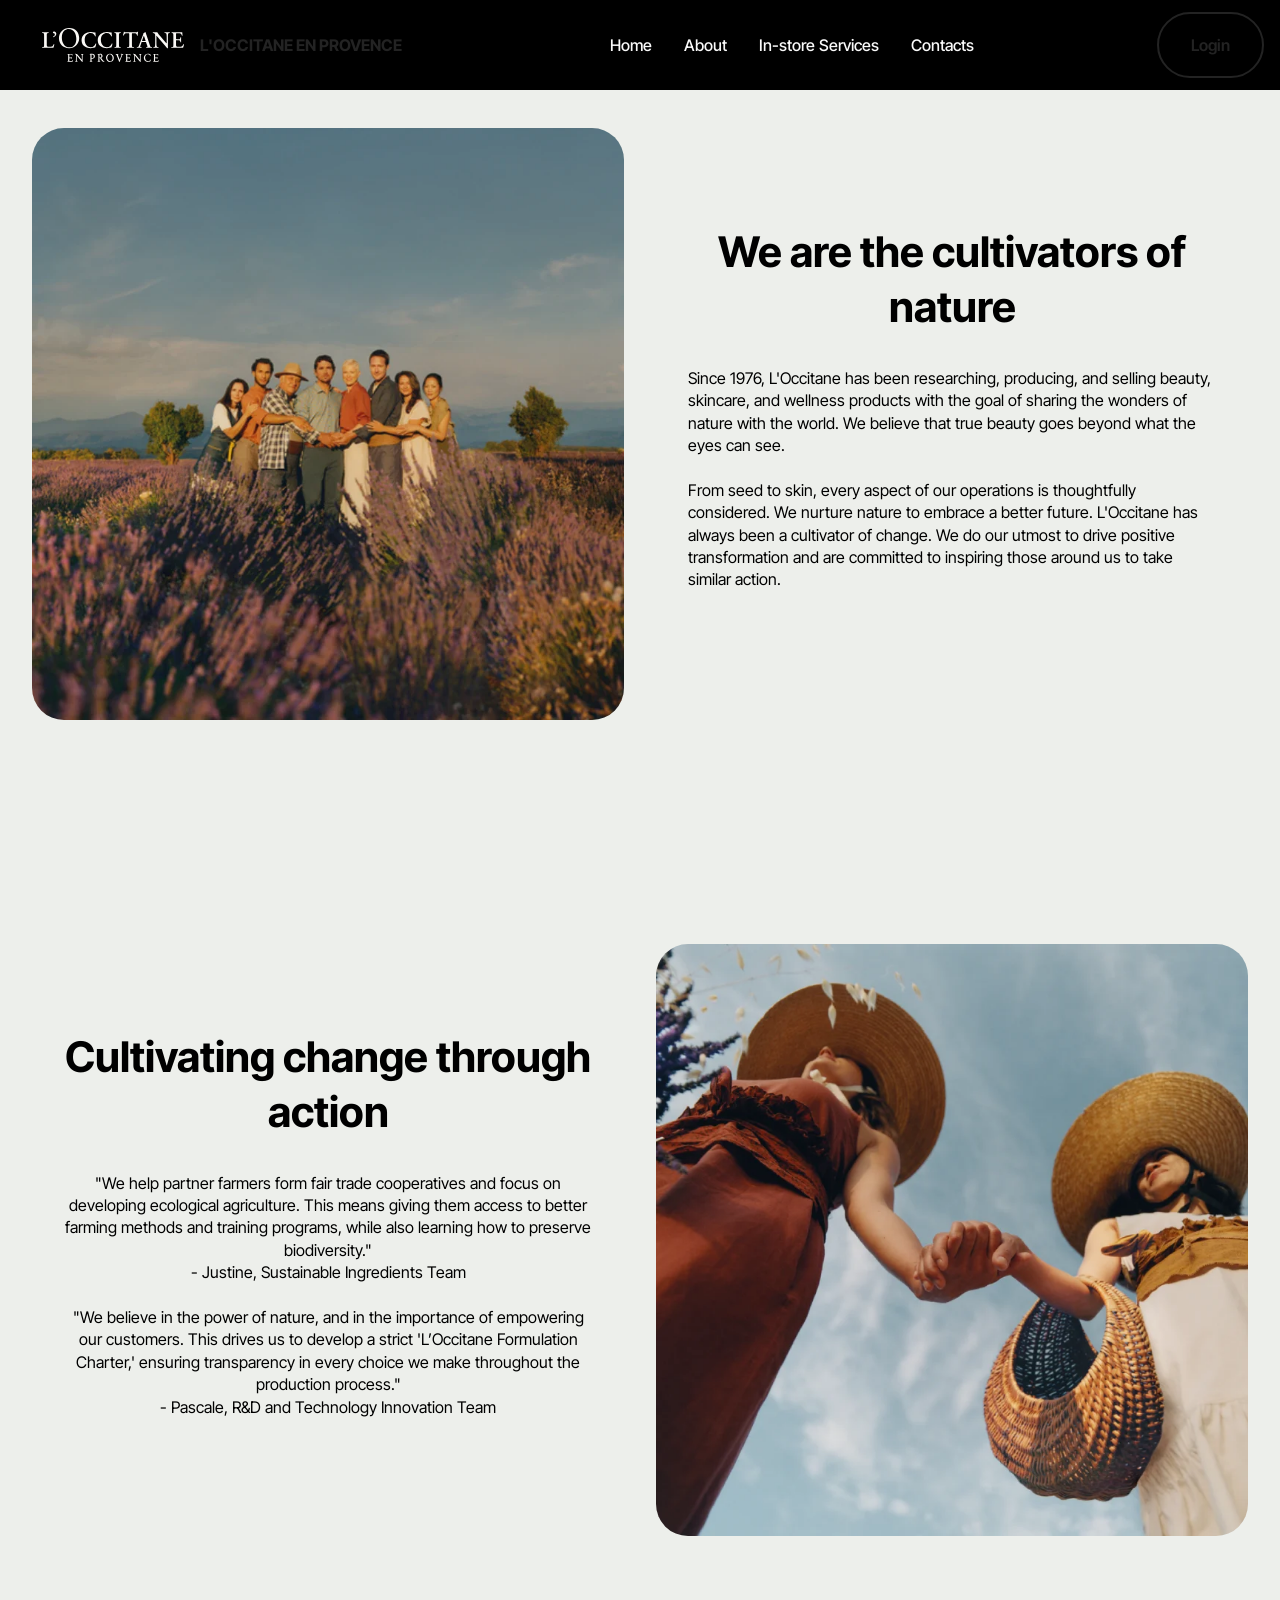
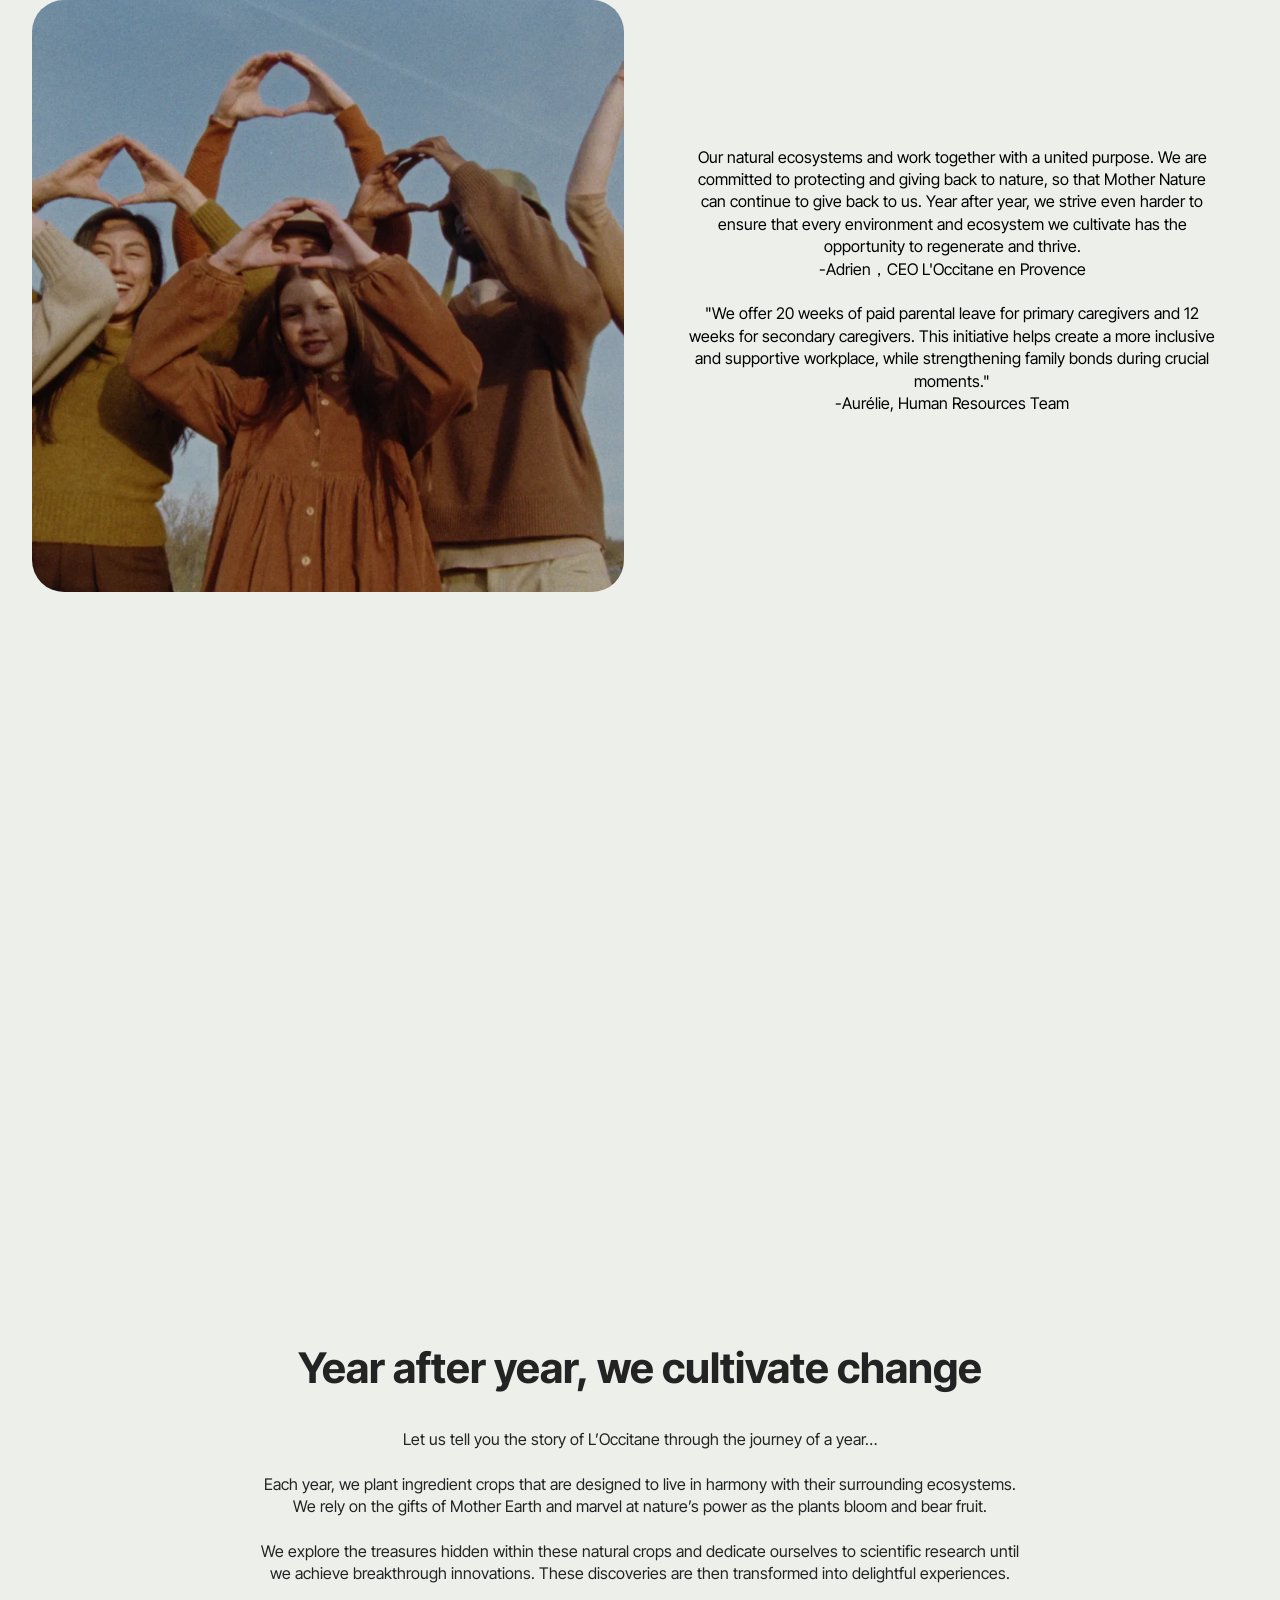
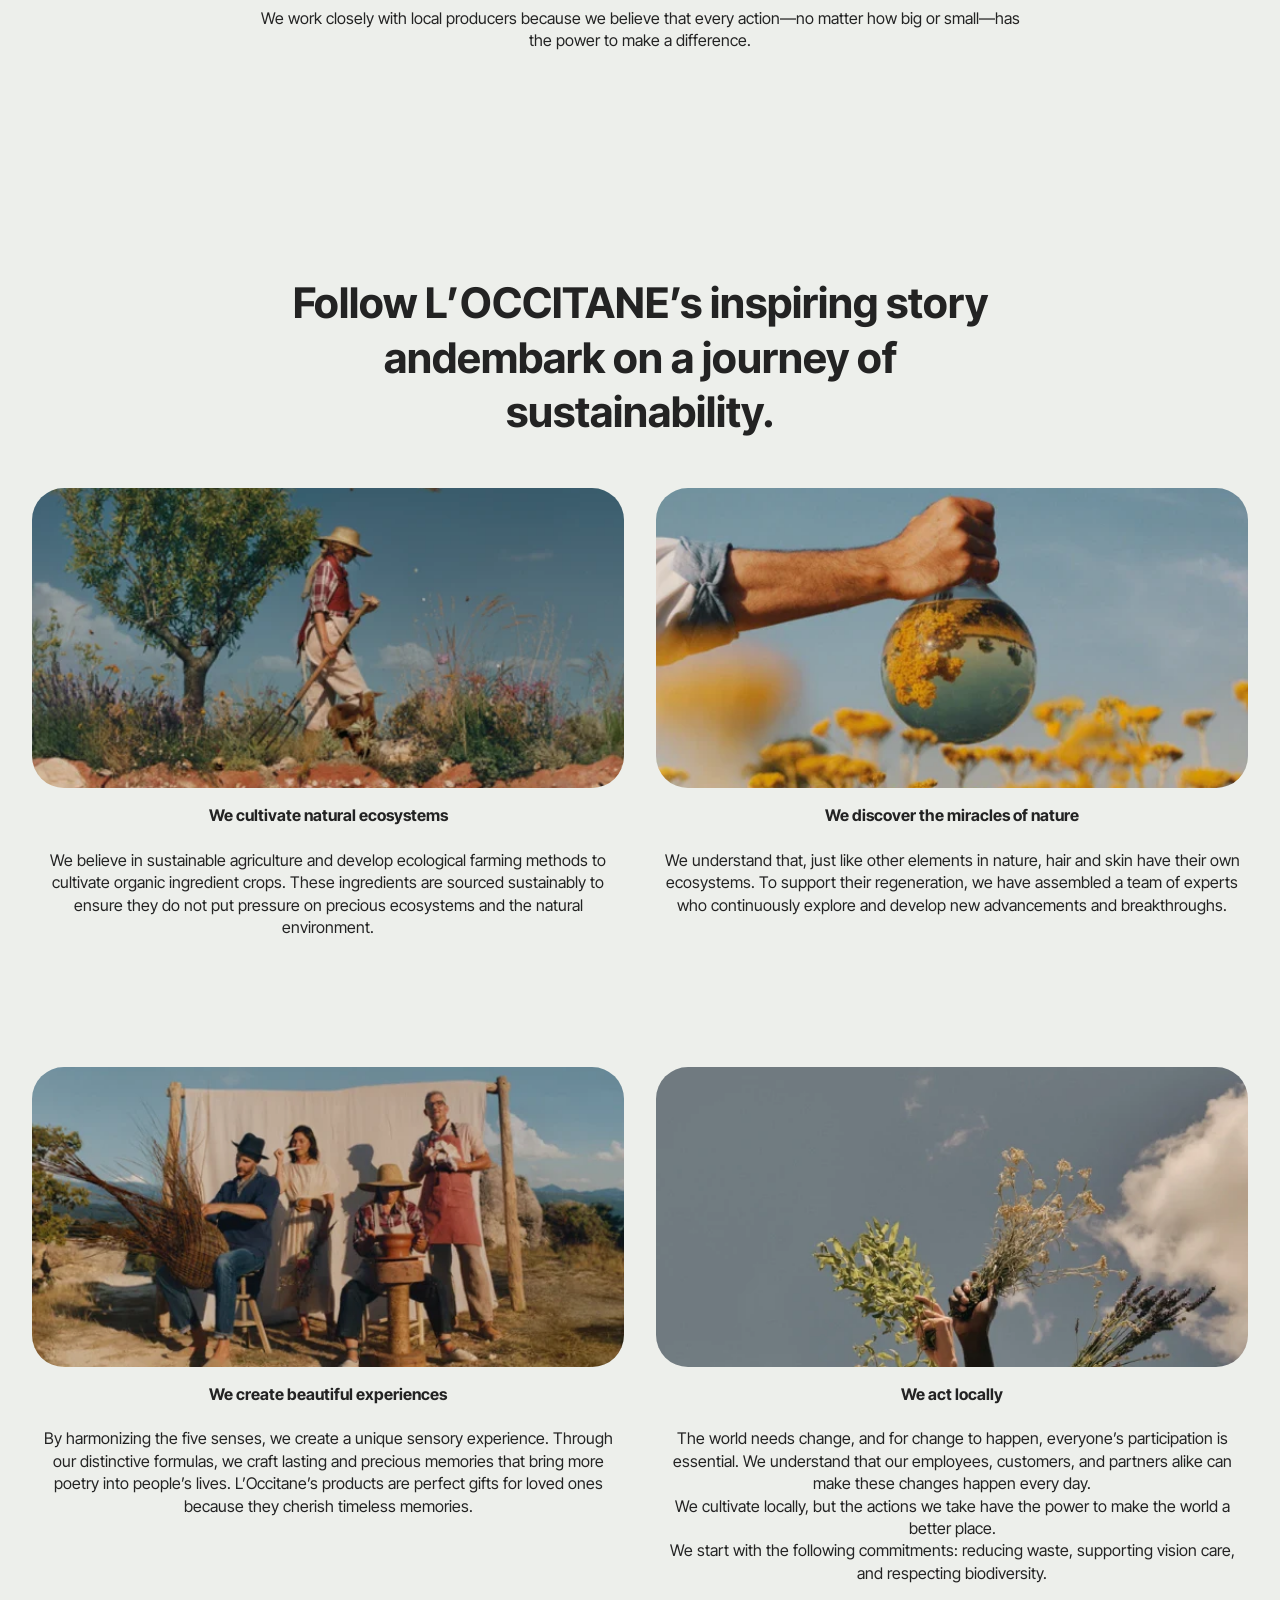
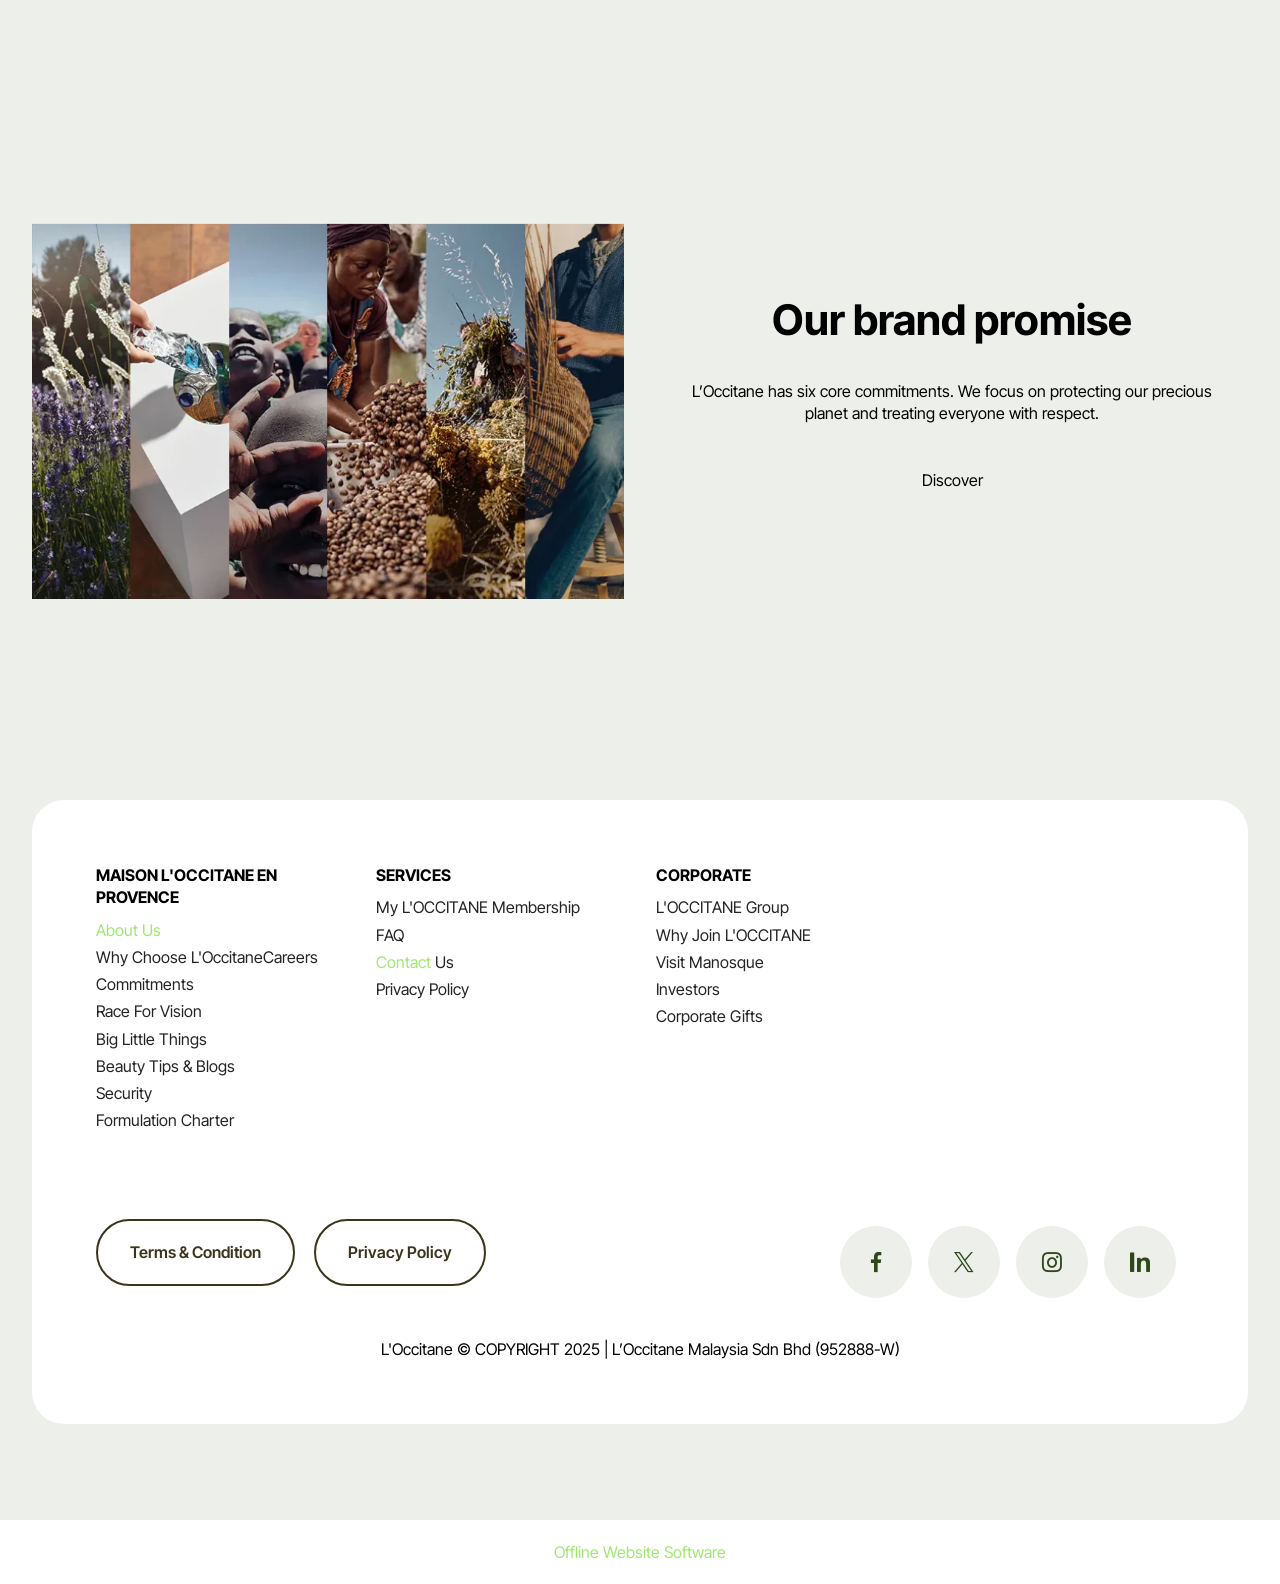
==== commit 5829c888: "create github pages" ====
--- a/about.html
+++ b/about.html
@@ -18,7 +18,7 @@
   <link rel="stylesheet" href="assets/theme/css/style.css">
   <link rel="preload" href="https://fonts.googleapis.com/css?family=Inter+Tight:100,200,300,400,500,600,700,800,900,100i,200i,300i,400i,500i,600i,700i,800i,900i&display=swap" as="style" onload="this.onload=null;this.rel='stylesheet'">
   <noscript><link rel="stylesheet" href="https://fonts.googleapis.com/css?family=Inter+Tight:100,200,300,400,500,600,700,800,900,100i,200i,300i,400i,500i,600i,700i,800i,900i&display=swap"></noscript>
-  <link rel="preload" as="style" href="assets/mobirise/css/mbr-additional.css?v=NQqmnK"><link rel="stylesheet" href="assets/mobirise/css/mbr-additional.css?v=NQqmnK" type="text/css">
+  <link rel="preload" as="style" href="assets/mobirise/css/mbr-additional.css?v=Uybvla"><link rel="stylesheet" href="assets/mobirise/css/mbr-additional.css?v=Uybvla" type="text/css">
 
   
   
@@ -29,7 +29,7 @@
   <section data-bs-version="5.1" class="menu menu6 cid-uYOzyYFF2a" once="menu" id="menu06-p">
 	
 
-	<nav class="navbar navbar-dropdown opacityScroll navbar-fixed-top navbar-expand-lg">
+	<nav class="navbar navbar-dropdown opacityScrollOff navbar-fixed-top navbar-expand-lg">
 		<div class="container">
 			<div class="navbar-brand">
 				<span class="navbar-logo">
@@ -47,7 +47,7 @@
 					<span></span>
 				</div>
 			</button>
-			<div class="collapse navbar-collapse opacityScroll" id="navbarSupportedContent">
+			<div class="collapse navbar-collapse opacityScrollOff" id="navbarSupportedContent">
 				<ul class="navbar-nav nav-dropdown" data-app-modern-menu="true"><li class="nav-item">
 						<a class="nav-link link text-white text-primary display-4" href="index.html">Home</a>
 					</li><li class="nav-item"><a class="nav-link link text-white text-primary display-4" href="about.html">About</a></li>
@@ -58,7 +58,7 @@
 						<a class="nav-link link text-white text-primary display-4" href="contact.html">Contacts</a>
 					</li></ul>
 				
-				<div class="navbar-buttons mbr-section-btn"><a class="btn btn-white-outline display-4" href="https://mobiri.se">Login</a></div>
+				<div class="navbar-buttons mbr-section-btn"><a class="btn btn-black-outline display-4" href="https://mobiri.se">Login</a></div>
 			</div>
 		</div>
 	</nav>
@@ -339,7 +339,7 @@
 			</div>
 		</div>
 	</div>
-</section><section class="display-7" style="padding: 0;align-items: center;justify-content: center;flex-wrap: wrap;    align-content: center;display: flex;position: relative;height: 4rem;"><a href="https://mobiri.se/4250552" style="flex: 1 1;height: 4rem;position: absolute;width: 100%;z-index: 1;"><img alt="" style="height: 4rem;" src="[data-uri]"></a><p style="margin: 0;text-align: center;" class="display-7">&#8204;</p><a style="z-index:1" href="https://mobirise.com/builder/ai-website-maker.html">Free AI Website Maker</a></section><script src="assets/bootstrap/js/bootstrap.bundle.min.js"></script>  <script src="assets/smoothscroll/smooth-scroll.js"></script>  <script src="assets/ytplayer/index.js"></script>  <script src="assets/dropdown/js/navbar-dropdown.js"></script>  <script src="assets/playervimeo/vimeo_player.js"></script>  <script src="assets/theme/js/script.js"></script>  
+</section><section class="display-7" style="padding: 0;align-items: center;justify-content: center;flex-wrap: wrap;    align-content: center;display: flex;position: relative;height: 4rem;"><a href="https://mobiri.se/4250552" style="flex: 1 1;height: 4rem;position: absolute;width: 100%;z-index: 1;"><img alt="" style="height: 4rem;" src="[data-uri]"></a><p style="margin: 0;text-align: center;" class="display-7">&#8204;</p><a style="z-index:1" href="https://mobirise.com/offline-website-builder.html">Offline Website Software</a></section><script src="assets/bootstrap/js/bootstrap.bundle.min.js"></script>  <script src="assets/smoothscroll/smooth-scroll.js"></script>  <script src="assets/ytplayer/index.js"></script>  <script src="assets/dropdown/js/navbar-dropdown.js"></script>  <script src="assets/playervimeo/vimeo_player.js"></script>  <script src="assets/theme/js/script.js"></script>  
   
   
 </body>
--- a/assets/mobirise/css/mbr-additional.css
+++ b/assets/mobirise/css/mbr-additional.css
@@ -1144,7 +1144,7 @@
   width: 30px;
   height: 2px;
   border-right: 5px;
-  background-color: #ffffff;
+  background-color: #000000;
 }
 .cid-uYOzyYFF2a button.navbar-toggler .hamburger span:nth-child(1) {
   top: 0;
@@ -2266,7 +2266,7 @@
   width: 30px;
   height: 2px;
   border-right: 5px;
-  background-color: #ffffff;
+  background-color: #000000;
 }
 .cid-uYOzyYFF2a button.navbar-toggler .hamburger span:nth-child(1) {
   top: 0;
@@ -3252,7 +3252,7 @@
   width: 30px;
   height: 2px;
   border-right: 5px;
-  background-color: #ffffff;
+  background-color: #000000;
 }
 .cid-uYUSoUeyc8 button.navbar-toggler .hamburger span:nth-child(1) {
   top: 0;
@@ -4195,7 +4195,7 @@
   width: 30px;
   height: 2px;
   border-right: 5px;
-  background-color: #ffffff;
+  background-color: #000000;
 }
 .cid-uYV27uUBDn button.navbar-toggler .hamburger span:nth-child(1) {
   top: 0;
@@ -5150,7 +5150,7 @@
   width: 30px;
   height: 2px;
   border-right: 5px;
-  background-color: #ffffff;
+  background-color: #000000;
 }
 .cid-uYOzyYFF2a button.navbar-toggler .hamburger span:nth-child(1) {
   top: 0;
@@ -5855,7 +5855,7 @@
   width: 30px;
   height: 2px;
   border-right: 5px;
-  background-color: #ffffff;
+  background-color: #000000;
 }
 .cid-uYOzyYFF2a button.navbar-toggler .hamburger span:nth-child(1) {
   top: 0;
@@ -6732,7 +6732,7 @@
   width: 30px;
   height: 2px;
   border-right: 5px;
-  background-color: #ffffff;
+  background-color: #000000;
 }
 .cid-uYVibVxcQR button.navbar-toggler .hamburger span:nth-child(1) {
   top: 0;
@@ -7609,7 +7609,7 @@
   width: 30px;
   height: 2px;
   border-right: 5px;
-  background-color: #ffffff;
+  background-color: #000000;
 }
 .cid-uYVp7x8OsT button.navbar-toggler .hamburger span:nth-child(1) {
   top: 0;
--- a/assets/mobirise/css/mbr-additional.css
+++ b/assets/mobirise/css/mbr-additional.css
@@ -1144,7 +1144,7 @@
   width: 30px;
   height: 2px;
   border-right: 5px;
-  background-color: #ffffff;
+  background-color: #000000;
 }
 .cid-uYOzyYFF2a button.navbar-toggler .hamburger span:nth-child(1) {
   top: 0;
@@ -2266,7 +2266,7 @@
   width: 30px;
   height: 2px;
   border-right: 5px;
-  background-color: #ffffff;
+  background-color: #000000;
 }
 .cid-uYOzyYFF2a button.navbar-toggler .hamburger span:nth-child(1) {
   top: 0;
@@ -3252,7 +3252,7 @@
   width: 30px;
   height: 2px;
   border-right: 5px;
-  background-color: #ffffff;
+  background-color: #000000;
 }
 .cid-uYUSoUeyc8 button.navbar-toggler .hamburger span:nth-child(1) {
   top: 0;
@@ -4195,7 +4195,7 @@
   width: 30px;
   height: 2px;
   border-right: 5px;
-  background-color: #ffffff;
+  background-color: #000000;
 }
 .cid-uYV27uUBDn button.navbar-toggler .hamburger span:nth-child(1) {
   top: 0;
@@ -5150,7 +5150,7 @@
   width: 30px;
   height: 2px;
   border-right: 5px;
-  background-color: #ffffff;
+  background-color: #000000;
 }
 .cid-uYOzyYFF2a button.navbar-toggler .hamburger span:nth-child(1) {
   top: 0;
@@ -5855,7 +5855,7 @@
   width: 30px;
   height: 2px;
   border-right: 5px;
-  background-color: #ffffff;
+  background-color: #000000;
 }
 .cid-uYOzyYFF2a button.navbar-toggler .hamburger span:nth-child(1) {
   top: 0;
@@ -6732,7 +6732,7 @@
   width: 30px;
   height: 2px;
   border-right: 5px;
-  background-color: #ffffff;
+  background-color: #000000;
 }
 .cid-uYVibVxcQR button.navbar-toggler .hamburger span:nth-child(1) {
   top: 0;
@@ -7609,7 +7609,7 @@
   width: 30px;
   height: 2px;
   border-right: 5px;
-  background-color: #ffffff;
+  background-color: #000000;
 }
 .cid-uYVp7x8OsT button.navbar-toggler .hamburger span:nth-child(1) {
   top: 0;
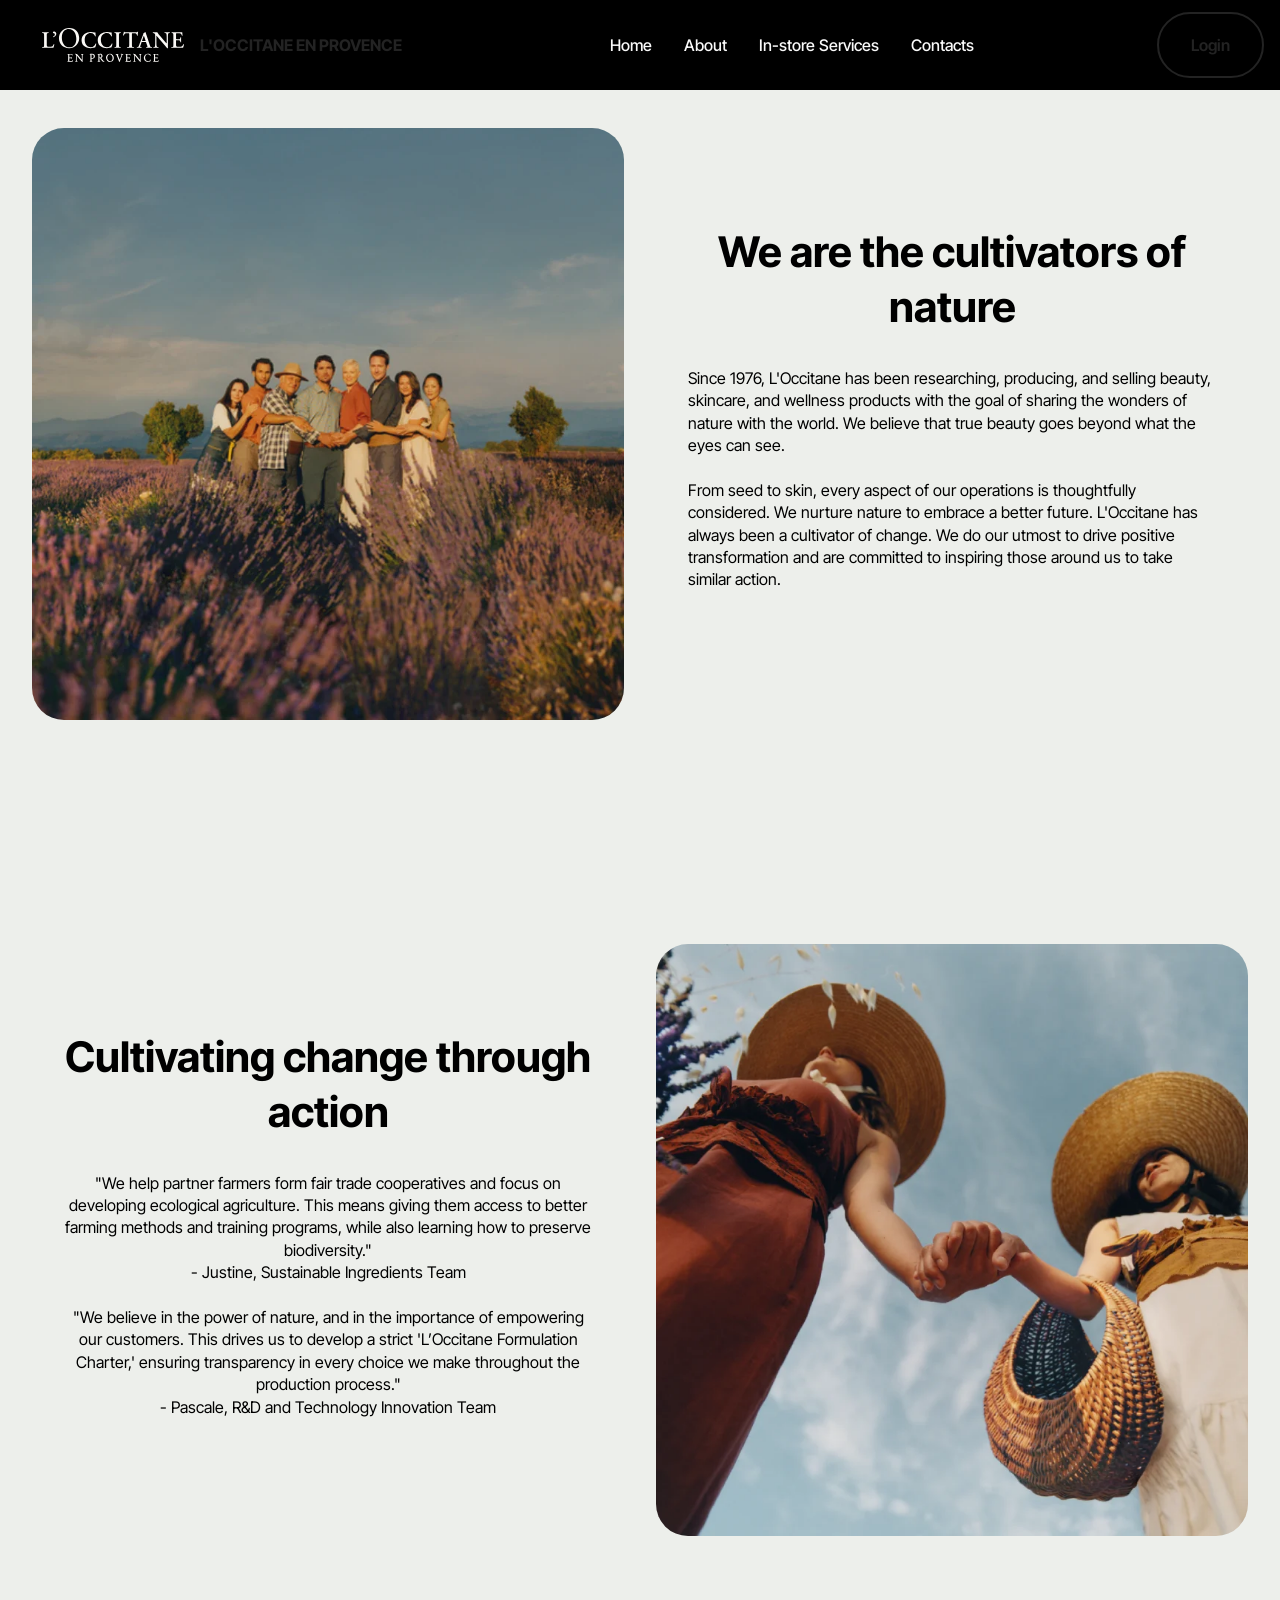
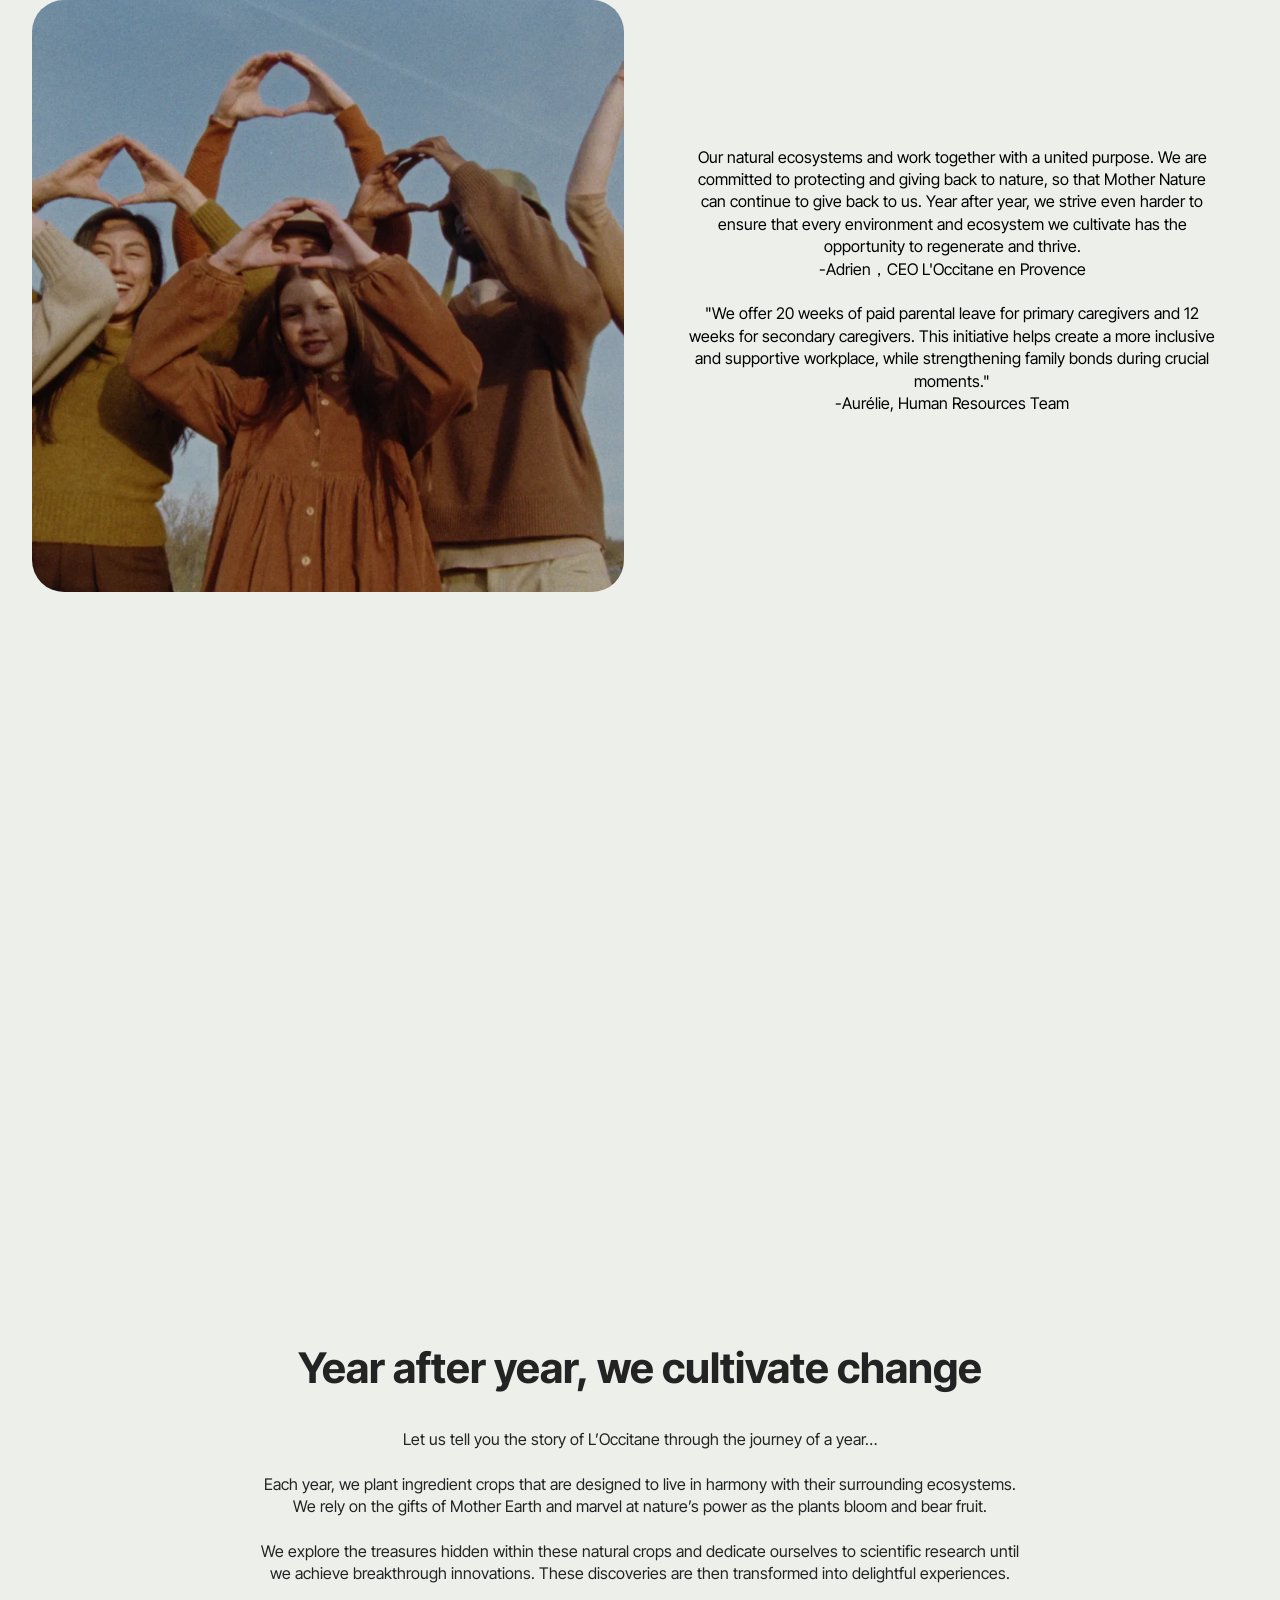
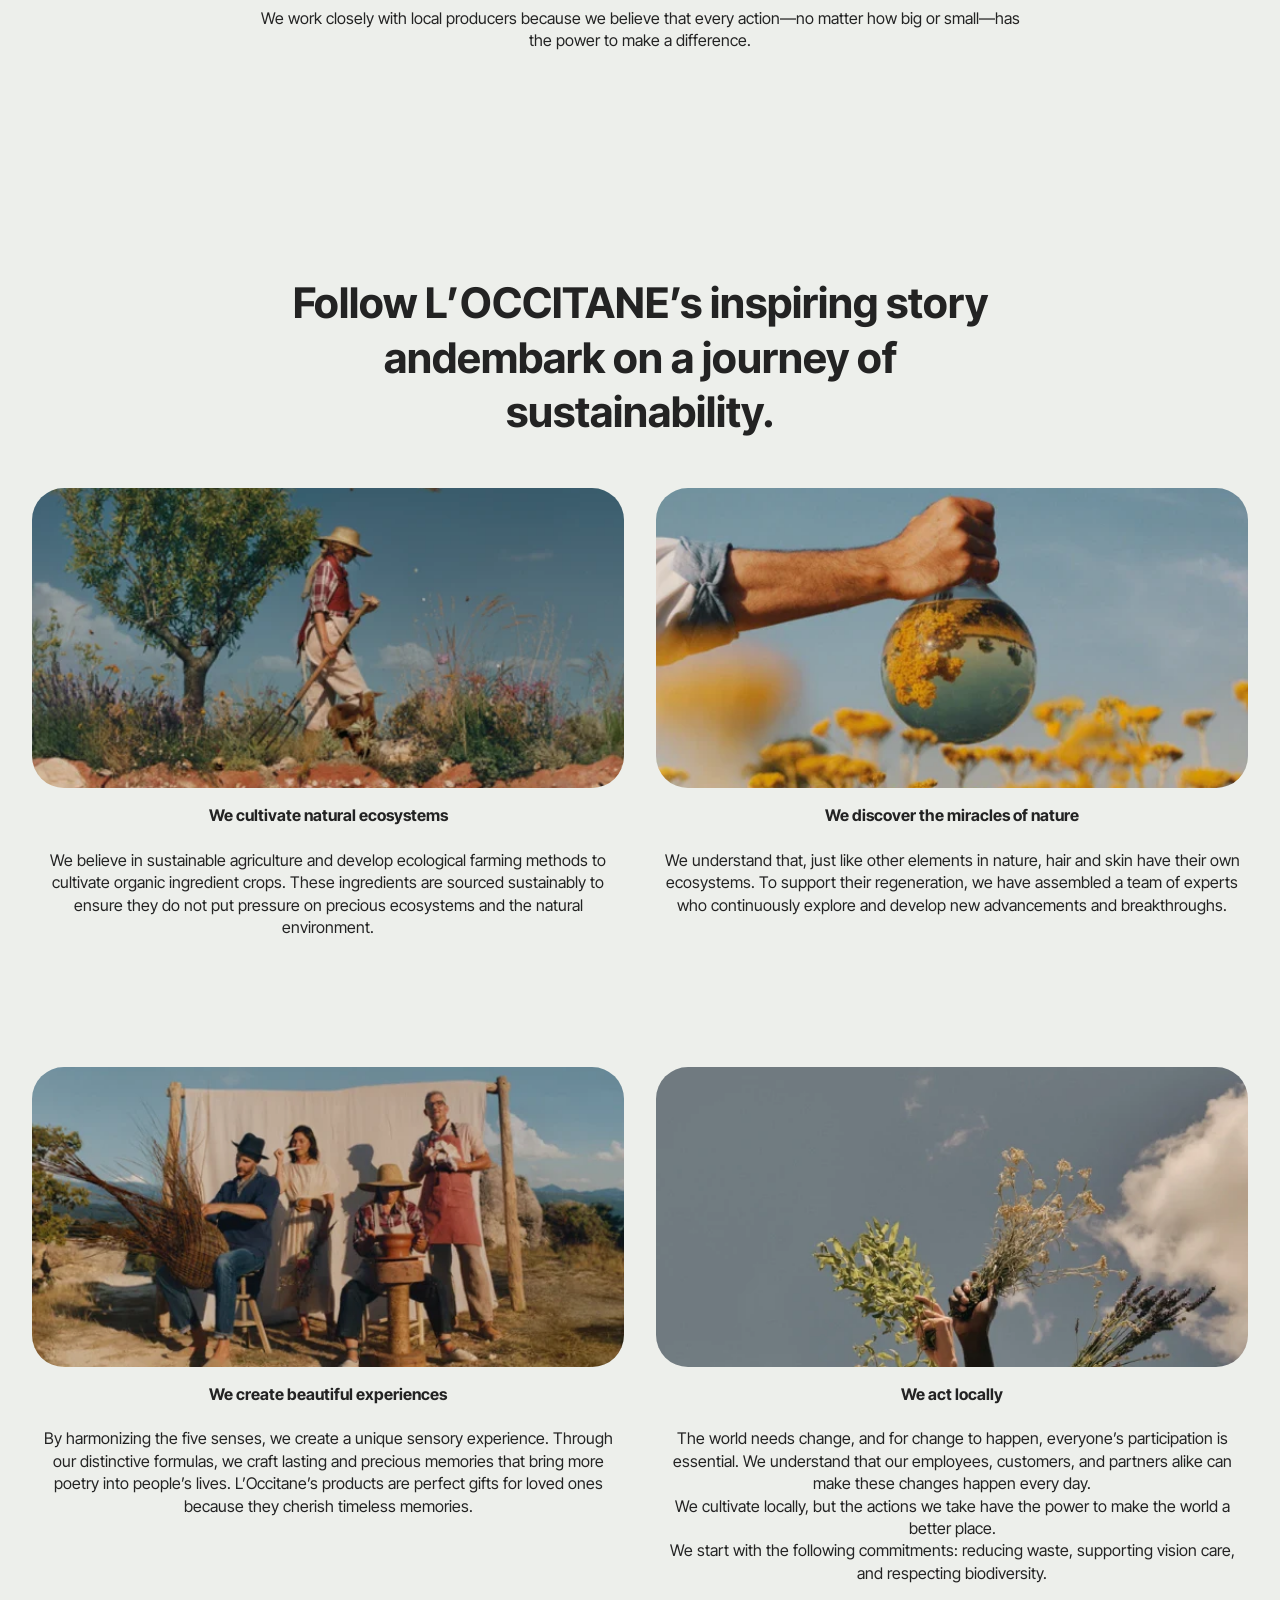
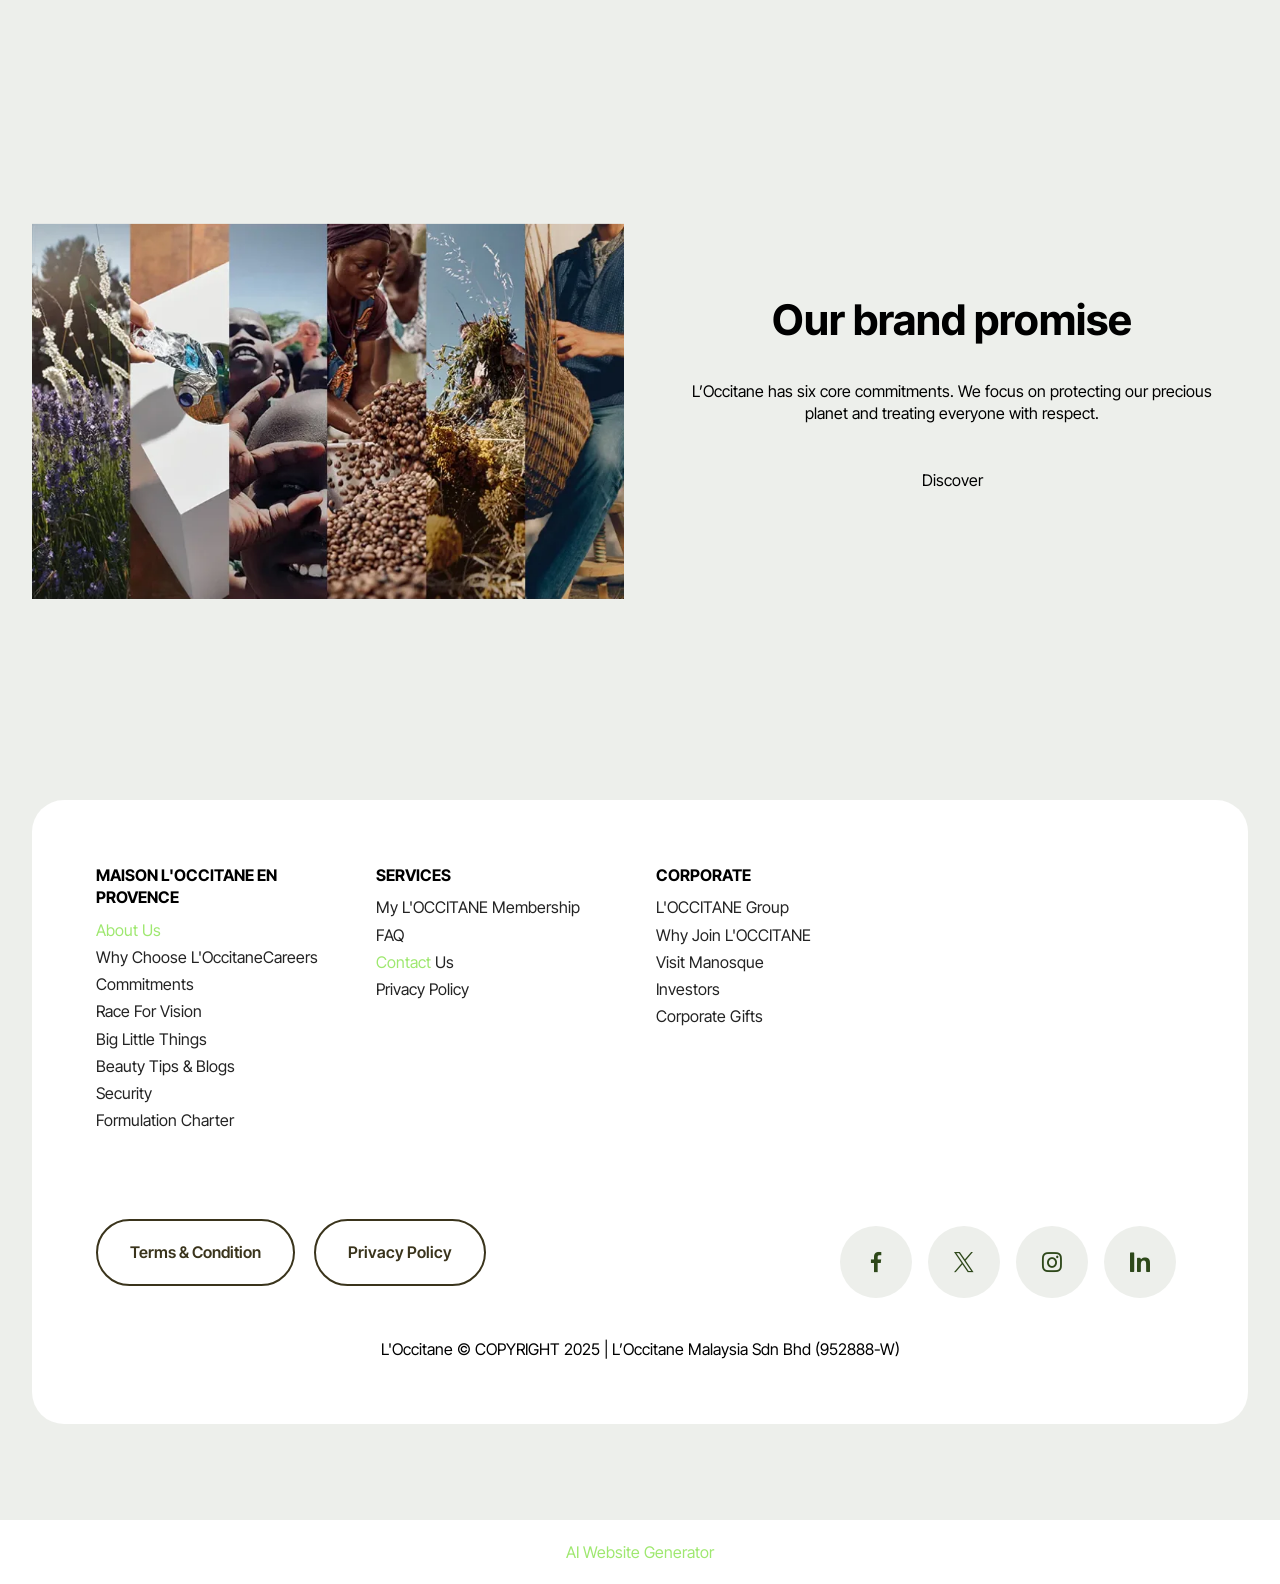
==== commit 6d8d307d: "create github pages" ====
--- a/about.html
+++ b/about.html
@@ -18,7 +18,7 @@
   <link rel="stylesheet" href="assets/theme/css/style.css">
   <link rel="preload" href="https://fonts.googleapis.com/css?family=Inter+Tight:100,200,300,400,500,600,700,800,900,100i,200i,300i,400i,500i,600i,700i,800i,900i&display=swap" as="style" onload="this.onload=null;this.rel='stylesheet'">
   <noscript><link rel="stylesheet" href="https://fonts.googleapis.com/css?family=Inter+Tight:100,200,300,400,500,600,700,800,900,100i,200i,300i,400i,500i,600i,700i,800i,900i&display=swap"></noscript>
-  <link rel="preload" as="style" href="assets/mobirise/css/mbr-additional.css?v=Uybvla"><link rel="stylesheet" href="assets/mobirise/css/mbr-additional.css?v=Uybvla" type="text/css">
+  <link rel="preload" as="style" href="assets/mobirise/css/mbr-additional.css?v=4jpMgu"><link rel="stylesheet" href="assets/mobirise/css/mbr-additional.css?v=4jpMgu" type="text/css">
 
   
   
@@ -339,7 +339,7 @@
 			</div>
 		</div>
 	</div>
-</section><section class="display-7" style="padding: 0;align-items: center;justify-content: center;flex-wrap: wrap;    align-content: center;display: flex;position: relative;height: 4rem;"><a href="https://mobiri.se/4250552" style="flex: 1 1;height: 4rem;position: absolute;width: 100%;z-index: 1;"><img alt="" style="height: 4rem;" src="[data-uri]"></a><p style="margin: 0;text-align: center;" class="display-7">&#8204;</p><a style="z-index:1" href="https://mobirise.com/offline-website-builder.html">Offline Website Software</a></section><script src="assets/bootstrap/js/bootstrap.bundle.min.js"></script>  <script src="assets/smoothscroll/smooth-scroll.js"></script>  <script src="assets/ytplayer/index.js"></script>  <script src="assets/dropdown/js/navbar-dropdown.js"></script>  <script src="assets/playervimeo/vimeo_player.js"></script>  <script src="assets/theme/js/script.js"></script>  
+</section><section class="display-7" style="padding: 0;align-items: center;justify-content: center;flex-wrap: wrap;    align-content: center;display: flex;position: relative;height: 4rem;"><a href="https://mobiri.se/4250552" style="flex: 1 1;height: 4rem;position: absolute;width: 100%;z-index: 1;"><img alt="" style="height: 4rem;" src="[data-uri]"></a><p style="margin: 0;text-align: center;" class="display-7">&#8204;</p><a style="z-index:1" href="https://mobirise.com/builder/ai-website-generator.html">AI Website Generator</a></section><script src="assets/bootstrap/js/bootstrap.bundle.min.js"></script>  <script src="assets/smoothscroll/smooth-scroll.js"></script>  <script src="assets/ytplayer/index.js"></script>  <script src="assets/dropdown/js/navbar-dropdown.js"></script>  <script src="assets/playervimeo/vimeo_player.js"></script>  <script src="assets/theme/js/script.js"></script>  
   
   
 </body>
--- a/assets/mobirise/css/mbr-additional.css
+++ b/assets/mobirise/css/mbr-additional.css
@@ -834,6 +834,7 @@
   margin: auto;
   margin-left: 0;
   margin-left: auto;
+  margin-right: 0;
 }
 .cid-uYOzyYFF2a .navbar-nav .nav-item {
   padding: 0 !important;
@@ -1144,7 +1145,7 @@
   width: 30px;
   height: 2px;
   border-right: 5px;
-  background-color: #000000;
+  background-color: #ffffff;
 }
 .cid-uYOzyYFF2a button.navbar-toggler .hamburger span:nth-child(1) {
   top: 0;
@@ -1190,7 +1191,7 @@
   position: fixed;
 }
 .cid-uYOzyYFF2a .opacityScroll {
-  background: rgba(0, 0, 0, 0) !important;
+  background: #000000 !important;
 }
 .cid-uYOzyYFF2a a.nav-link {
   display: flex;
@@ -2266,7 +2267,7 @@
   width: 30px;
   height: 2px;
   border-right: 5px;
-  background-color: #000000;
+  background-color: #ffffff;
 }
 .cid-uYOzyYFF2a button.navbar-toggler .hamburger span:nth-child(1) {
   top: 0;
@@ -2312,7 +2313,7 @@
   position: fixed;
 }
 .cid-uYOzyYFF2a .opacityScroll {
-  background: rgba(0, 0, 0, 0) !important;
+  background: #000000 !important;
 }
 .cid-uYOzyYFF2a a.nav-link {
   display: flex;
@@ -3252,7 +3253,7 @@
   width: 30px;
   height: 2px;
   border-right: 5px;
-  background-color: #000000;
+  background-color: #ffffff;
 }
 .cid-uYUSoUeyc8 button.navbar-toggler .hamburger span:nth-child(1) {
   top: 0;
@@ -3298,7 +3299,7 @@
   position: fixed;
 }
 .cid-uYUSoUeyc8 .opacityScroll {
-  background: rgba(0, 0, 0, 0) !important;
+  background: #000000 !important;
 }
 .cid-uYUSoUeyc8 a.nav-link {
   display: flex;
@@ -4195,7 +4196,7 @@
   width: 30px;
   height: 2px;
   border-right: 5px;
-  background-color: #000000;
+  background-color: #ffffff;
 }
 .cid-uYV27uUBDn button.navbar-toggler .hamburger span:nth-child(1) {
   top: 0;
@@ -4241,7 +4242,7 @@
   position: fixed;
 }
 .cid-uYV27uUBDn .opacityScroll {
-  background: rgba(0, 0, 0, 0) !important;
+  background: #000000 !important;
 }
 .cid-uYV27uUBDn a.nav-link {
   display: flex;
@@ -5150,7 +5151,7 @@
   width: 30px;
   height: 2px;
   border-right: 5px;
-  background-color: #000000;
+  background-color: #ffffff;
 }
 .cid-uYOzyYFF2a button.navbar-toggler .hamburger span:nth-child(1) {
   top: 0;
@@ -5196,7 +5197,7 @@
   position: fixed;
 }
 .cid-uYOzyYFF2a .opacityScroll {
-  background: rgba(0, 0, 0, 0) !important;
+  background: #000000 !important;
 }
 .cid-uYOzyYFF2a a.nav-link {
   display: flex;
@@ -5855,7 +5856,7 @@
   width: 30px;
   height: 2px;
   border-right: 5px;
-  background-color: #000000;
+  background-color: #ffffff;
 }
 .cid-uYOzyYFF2a button.navbar-toggler .hamburger span:nth-child(1) {
   top: 0;
@@ -5901,7 +5902,7 @@
   position: fixed;
 }
 .cid-uYOzyYFF2a .opacityScroll {
-  background: rgba(0, 0, 0, 0) !important;
+  background: #000000 !important;
 }
 .cid-uYOzyYFF2a a.nav-link {
   display: flex;
@@ -6732,7 +6733,7 @@
   width: 30px;
   height: 2px;
   border-right: 5px;
-  background-color: #000000;
+  background-color: #ffffff;
 }
 .cid-uYVibVxcQR button.navbar-toggler .hamburger span:nth-child(1) {
   top: 0;
@@ -6778,7 +6779,7 @@
   position: fixed;
 }
 .cid-uYVibVxcQR .opacityScroll {
-  background: rgba(0, 0, 0, 0) !important;
+  background: #000000 !important;
 }
 .cid-uYVibVxcQR a.nav-link {
   display: flex;
@@ -7609,7 +7610,7 @@
   width: 30px;
   height: 2px;
   border-right: 5px;
-  background-color: #000000;
+  background-color: #ffffff;
 }
 .cid-uYVp7x8OsT button.navbar-toggler .hamburger span:nth-child(1) {
   top: 0;
@@ -7655,7 +7656,7 @@
   position: fixed;
 }
 .cid-uYVp7x8OsT .opacityScroll {
-  background: rgba(0, 0, 0, 0) !important;
+  background: #000000 !important;
 }
 .cid-uYVp7x8OsT a.nav-link {
   display: flex;
--- a/assets/mobirise/css/mbr-additional.css
+++ b/assets/mobirise/css/mbr-additional.css
@@ -834,6 +834,7 @@
   margin: auto;
   margin-left: 0;
   margin-left: auto;
+  margin-right: 0;
 }
 .cid-uYOzyYFF2a .navbar-nav .nav-item {
   padding: 0 !important;
@@ -1144,7 +1145,7 @@
   width: 30px;
   height: 2px;
   border-right: 5px;
-  background-color: #000000;
+  background-color: #ffffff;
 }
 .cid-uYOzyYFF2a button.navbar-toggler .hamburger span:nth-child(1) {
   top: 0;
@@ -1190,7 +1191,7 @@
   position: fixed;
 }
 .cid-uYOzyYFF2a .opacityScroll {
-  background: rgba(0, 0, 0, 0) !important;
+  background: #000000 !important;
 }
 .cid-uYOzyYFF2a a.nav-link {
   display: flex;
@@ -2266,7 +2267,7 @@
   width: 30px;
   height: 2px;
   border-right: 5px;
-  background-color: #000000;
+  background-color: #ffffff;
 }
 .cid-uYOzyYFF2a button.navbar-toggler .hamburger span:nth-child(1) {
   top: 0;
@@ -2312,7 +2313,7 @@
   position: fixed;
 }
 .cid-uYOzyYFF2a .opacityScroll {
-  background: rgba(0, 0, 0, 0) !important;
+  background: #000000 !important;
 }
 .cid-uYOzyYFF2a a.nav-link {
   display: flex;
@@ -3252,7 +3253,7 @@
   width: 30px;
   height: 2px;
   border-right: 5px;
-  background-color: #000000;
+  background-color: #ffffff;
 }
 .cid-uYUSoUeyc8 button.navbar-toggler .hamburger span:nth-child(1) {
   top: 0;
@@ -3298,7 +3299,7 @@
   position: fixed;
 }
 .cid-uYUSoUeyc8 .opacityScroll {
-  background: rgba(0, 0, 0, 0) !important;
+  background: #000000 !important;
 }
 .cid-uYUSoUeyc8 a.nav-link {
   display: flex;
@@ -4195,7 +4196,7 @@
   width: 30px;
   height: 2px;
   border-right: 5px;
-  background-color: #000000;
+  background-color: #ffffff;
 }
 .cid-uYV27uUBDn button.navbar-toggler .hamburger span:nth-child(1) {
   top: 0;
@@ -4241,7 +4242,7 @@
   position: fixed;
 }
 .cid-uYV27uUBDn .opacityScroll {
-  background: rgba(0, 0, 0, 0) !important;
+  background: #000000 !important;
 }
 .cid-uYV27uUBDn a.nav-link {
   display: flex;
@@ -5150,7 +5151,7 @@
   width: 30px;
   height: 2px;
   border-right: 5px;
-  background-color: #000000;
+  background-color: #ffffff;
 }
 .cid-uYOzyYFF2a button.navbar-toggler .hamburger span:nth-child(1) {
   top: 0;
@@ -5196,7 +5197,7 @@
   position: fixed;
 }
 .cid-uYOzyYFF2a .opacityScroll {
-  background: rgba(0, 0, 0, 0) !important;
+  background: #000000 !important;
 }
 .cid-uYOzyYFF2a a.nav-link {
   display: flex;
@@ -5855,7 +5856,7 @@
   width: 30px;
   height: 2px;
   border-right: 5px;
-  background-color: #000000;
+  background-color: #ffffff;
 }
 .cid-uYOzyYFF2a button.navbar-toggler .hamburger span:nth-child(1) {
   top: 0;
@@ -5901,7 +5902,7 @@
   position: fixed;
 }
 .cid-uYOzyYFF2a .opacityScroll {
-  background: rgba(0, 0, 0, 0) !important;
+  background: #000000 !important;
 }
 .cid-uYOzyYFF2a a.nav-link {
   display: flex;
@@ -6732,7 +6733,7 @@
   width: 30px;
   height: 2px;
   border-right: 5px;
-  background-color: #000000;
+  background-color: #ffffff;
 }
 .cid-uYVibVxcQR button.navbar-toggler .hamburger span:nth-child(1) {
   top: 0;
@@ -6778,7 +6779,7 @@
   position: fixed;
 }
 .cid-uYVibVxcQR .opacityScroll {
-  background: rgba(0, 0, 0, 0) !important;
+  background: #000000 !important;
 }
 .cid-uYVibVxcQR a.nav-link {
   display: flex;
@@ -7609,7 +7610,7 @@
   width: 30px;
   height: 2px;
   border-right: 5px;
-  background-color: #000000;
+  background-color: #ffffff;
 }
 .cid-uYVp7x8OsT button.navbar-toggler .hamburger span:nth-child(1) {
   top: 0;
@@ -7655,7 +7656,7 @@
   position: fixed;
 }
 .cid-uYVp7x8OsT .opacityScroll {
-  background: rgba(0, 0, 0, 0) !important;
+  background: #000000 !important;
 }
 .cid-uYVp7x8OsT a.nav-link {
   display: flex;
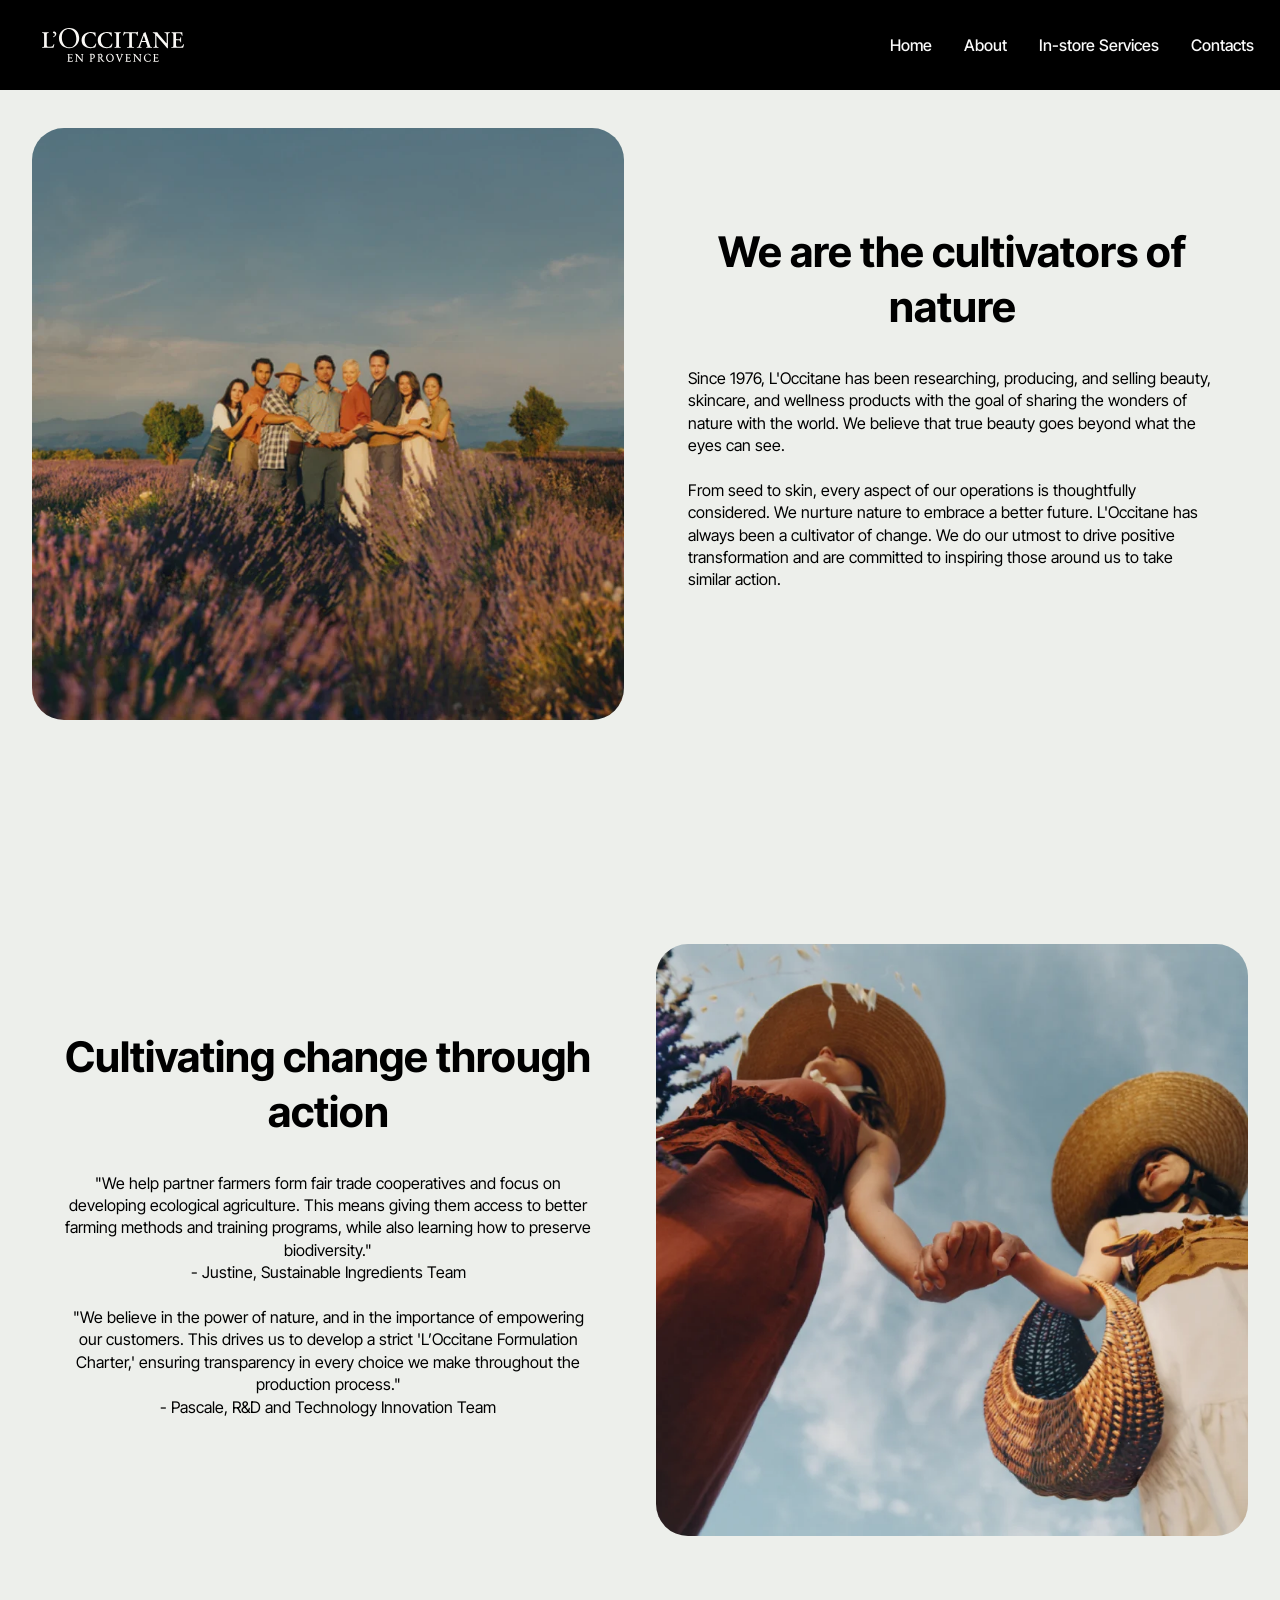
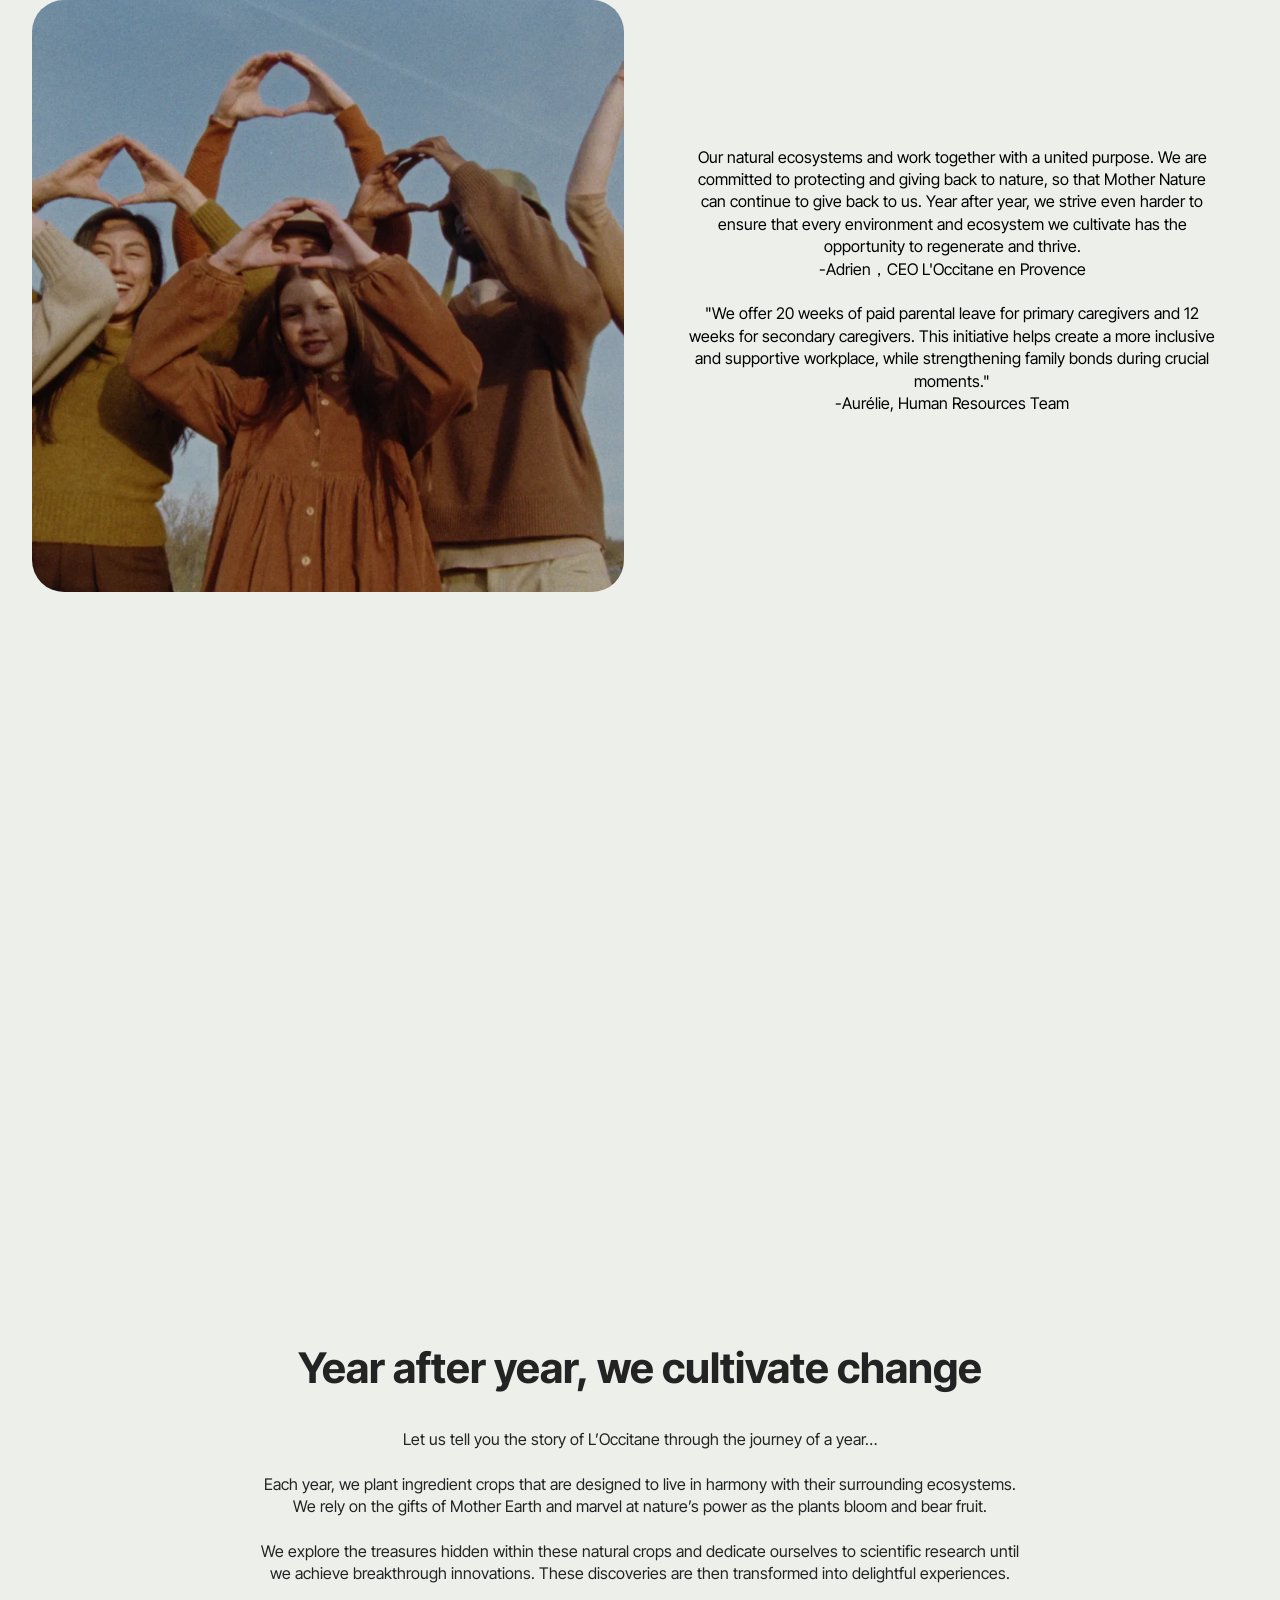
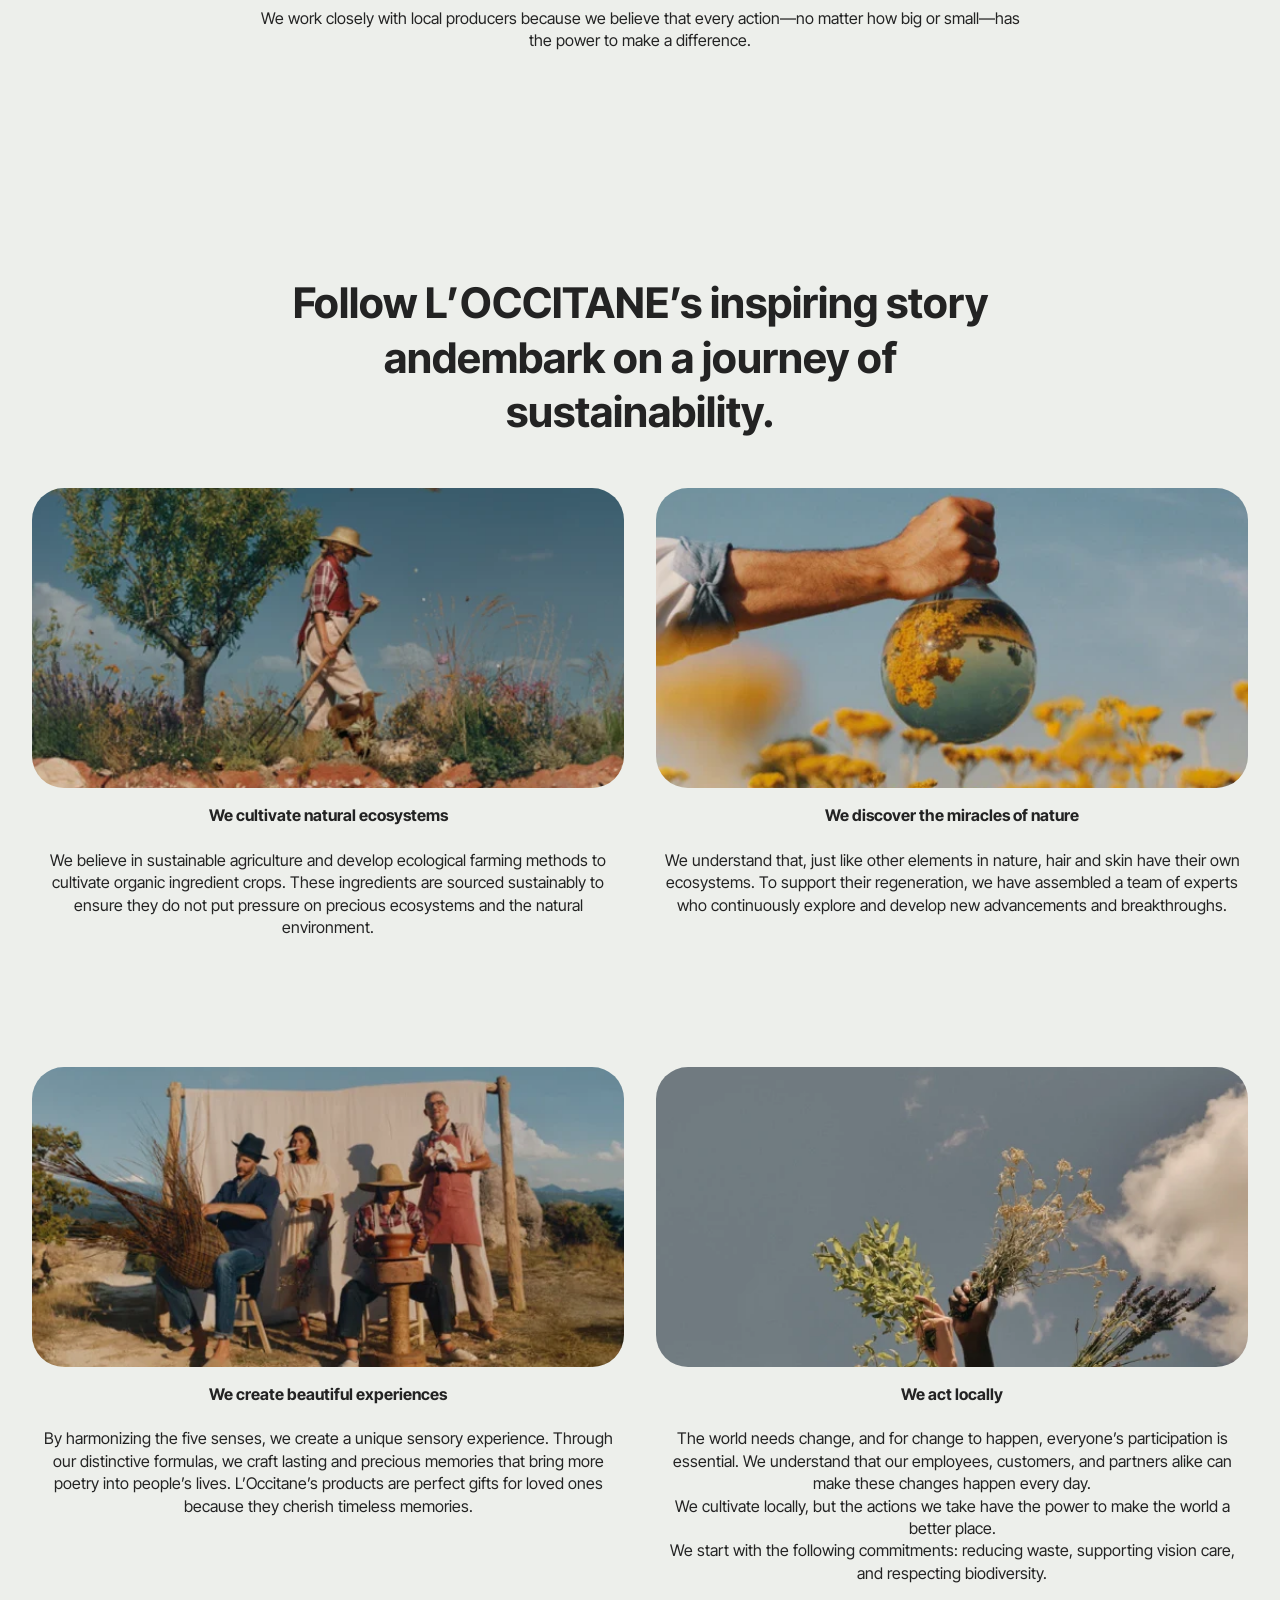
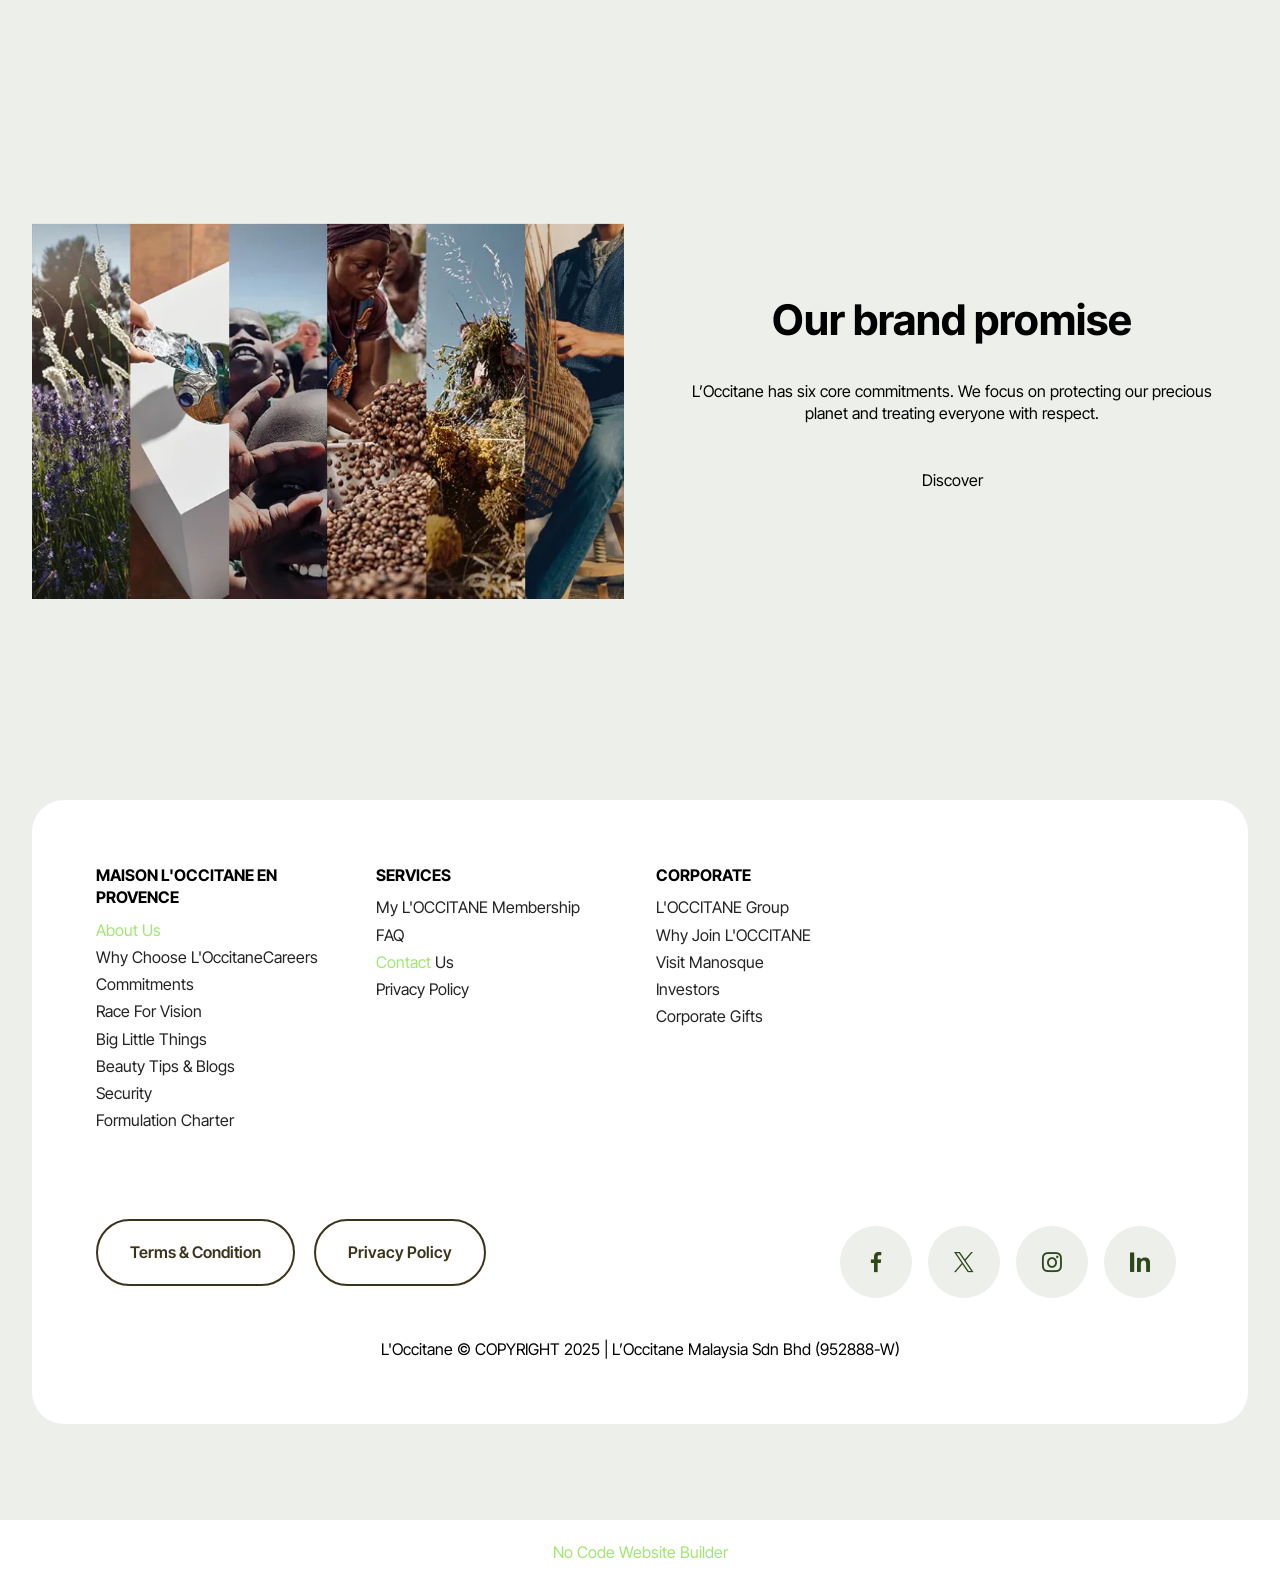
==== commit 7b20074e: "create github pages" ====
--- a/about.html
+++ b/about.html
@@ -18,7 +18,7 @@
   <link rel="stylesheet" href="assets/theme/css/style.css">
   <link rel="preload" href="https://fonts.googleapis.com/css?family=Inter+Tight:100,200,300,400,500,600,700,800,900,100i,200i,300i,400i,500i,600i,700i,800i,900i&display=swap" as="style" onload="this.onload=null;this.rel='stylesheet'">
   <noscript><link rel="stylesheet" href="https://fonts.googleapis.com/css?family=Inter+Tight:100,200,300,400,500,600,700,800,900,100i,200i,300i,400i,500i,600i,700i,800i,900i&display=swap"></noscript>
-  <link rel="preload" as="style" href="assets/mobirise/css/mbr-additional.css?v=4jpMgu"><link rel="stylesheet" href="assets/mobirise/css/mbr-additional.css?v=4jpMgu" type="text/css">
+  <link rel="preload" as="style" href="assets/mobirise/css/mbr-additional.css?v=LVqJAH"><link rel="stylesheet" href="assets/mobirise/css/mbr-additional.css?v=LVqJAH" type="text/css">
 
   
   
@@ -37,7 +37,7 @@
 						<img src="assets/images/logotype-blancbrule.svg" alt="Mobirise Website Builder" style="height: 2.1rem;">
 					</a>
 				</span>
-				<span class="navbar-caption-wrap"><a class="navbar-caption text-black display-4" href="https://mobiri.se">L'OCCITANE EN PROVENCE</a></span>
+				
 			</div>
 			<button class="navbar-toggler" type="button" data-toggle="collapse" data-bs-toggle="collapse" data-target="#navbarSupportedContent" data-bs-target="#navbarSupportedContent" aria-controls="navbarNavAltMarkup" aria-expanded="false" aria-label="Toggle navigation">
 				<div class="hamburger">
@@ -48,7 +48,7 @@
 				</div>
 			</button>
 			<div class="collapse navbar-collapse opacityScrollOff" id="navbarSupportedContent">
-				<ul class="navbar-nav nav-dropdown" data-app-modern-menu="true"><li class="nav-item">
+				<ul class="navbar-nav nav-dropdown nav-right" data-app-modern-menu="true"><li class="nav-item">
 						<a class="nav-link link text-white text-primary display-4" href="index.html">Home</a>
 					</li><li class="nav-item"><a class="nav-link link text-white text-primary display-4" href="about.html">About</a></li>
 					<li class="nav-item">
@@ -58,7 +58,7 @@
 						<a class="nav-link link text-white text-primary display-4" href="contact.html">Contacts</a>
 					</li></ul>
 				
-				<div class="navbar-buttons mbr-section-btn"><a class="btn btn-black-outline display-4" href="https://mobiri.se">Login</a></div>
+				
 			</div>
 		</div>
 	</nav>
@@ -339,7 +339,7 @@
 			</div>
 		</div>
 	</div>
-</section><section class="display-7" style="padding: 0;align-items: center;justify-content: center;flex-wrap: wrap;    align-content: center;display: flex;position: relative;height: 4rem;"><a href="https://mobiri.se/4250552" style="flex: 1 1;height: 4rem;position: absolute;width: 100%;z-index: 1;"><img alt="" style="height: 4rem;" src="[data-uri]"></a><p style="margin: 0;text-align: center;" class="display-7">&#8204;</p><a style="z-index:1" href="https://mobirise.com/builder/ai-website-generator.html">AI Website Generator</a></section><script src="assets/bootstrap/js/bootstrap.bundle.min.js"></script>  <script src="assets/smoothscroll/smooth-scroll.js"></script>  <script src="assets/ytplayer/index.js"></script>  <script src="assets/dropdown/js/navbar-dropdown.js"></script>  <script src="assets/playervimeo/vimeo_player.js"></script>  <script src="assets/theme/js/script.js"></script>  
+</section><section class="display-7" style="padding: 0;align-items: center;justify-content: center;flex-wrap: wrap;    align-content: center;display: flex;position: relative;height: 4rem;"><a href="https://mobiri.se/4250552" style="flex: 1 1;height: 4rem;position: absolute;width: 100%;z-index: 1;"><img alt="" style="height: 4rem;" src="[data-uri]"></a><p style="margin: 0;text-align: center;" class="display-7">&#8204;</p><a style="z-index:1" href="https://mobirise.com/builder/no-code-website-builder.html">No Code Website Builder</a></section><script src="assets/bootstrap/js/bootstrap.bundle.min.js"></script>  <script src="assets/smoothscroll/smooth-scroll.js"></script>  <script src="assets/ytplayer/index.js"></script>  <script src="assets/dropdown/js/navbar-dropdown.js"></script>  <script src="assets/playervimeo/vimeo_player.js"></script>  <script src="assets/theme/js/script.js"></script>  
   
   
 </body>
--- a/assets/mobirise/css/mbr-additional.css
+++ b/assets/mobirise/css/mbr-additional.css
@@ -1957,6 +1957,7 @@
   margin: auto;
   margin-left: 0;
   margin-left: auto;
+  margin-right: 0;
 }
 .cid-uYOzyYFF2a .navbar-nav .nav-item {
   padding: 0 !important;
@@ -2943,6 +2944,7 @@
   margin: auto;
   margin-left: 0;
   margin-left: auto;
+  margin-right: 0;
 }
 .cid-uYUSoUeyc8 .navbar-nav .nav-item {
   padding: 0 !important;
@@ -3886,6 +3888,7 @@
   margin: auto;
   margin-left: 0;
   margin-left: auto;
+  margin-right: 0;
 }
 .cid-uYV27uUBDn .navbar-nav .nav-item {
   padding: 0 !important;
@@ -4841,6 +4844,7 @@
   margin: auto;
   margin-left: 0;
   margin-left: auto;
+  margin-right: 0;
 }
 .cid-uYOzyYFF2a .navbar-nav .nav-item {
   padding: 0 !important;
@@ -5546,6 +5550,7 @@
   margin: auto;
   margin-left: 0;
   margin-left: auto;
+  margin-right: 0;
 }
 .cid-uYOzyYFF2a .navbar-nav .nav-item {
   padding: 0 !important;
@@ -6423,6 +6428,7 @@
   margin: auto;
   margin-left: 0;
   margin-left: auto;
+  margin-right: 0;
 }
 .cid-uYVibVxcQR .navbar-nav .nav-item {
   padding: 0 !important;
@@ -7300,6 +7306,7 @@
   margin: auto;
   margin-left: 0;
   margin-left: auto;
+  margin-right: 0;
 }
 .cid-uYVp7x8OsT .navbar-nav .nav-item {
   padding: 0 !important;
--- a/assets/mobirise/css/mbr-additional.css
+++ b/assets/mobirise/css/mbr-additional.css
@@ -1957,6 +1957,7 @@
   margin: auto;
   margin-left: 0;
   margin-left: auto;
+  margin-right: 0;
 }
 .cid-uYOzyYFF2a .navbar-nav .nav-item {
   padding: 0 !important;
@@ -2943,6 +2944,7 @@
   margin: auto;
   margin-left: 0;
   margin-left: auto;
+  margin-right: 0;
 }
 .cid-uYUSoUeyc8 .navbar-nav .nav-item {
   padding: 0 !important;
@@ -3886,6 +3888,7 @@
   margin: auto;
   margin-left: 0;
   margin-left: auto;
+  margin-right: 0;
 }
 .cid-uYV27uUBDn .navbar-nav .nav-item {
   padding: 0 !important;
@@ -4841,6 +4844,7 @@
   margin: auto;
   margin-left: 0;
   margin-left: auto;
+  margin-right: 0;
 }
 .cid-uYOzyYFF2a .navbar-nav .nav-item {
   padding: 0 !important;
@@ -5546,6 +5550,7 @@
   margin: auto;
   margin-left: 0;
   margin-left: auto;
+  margin-right: 0;
 }
 .cid-uYOzyYFF2a .navbar-nav .nav-item {
   padding: 0 !important;
@@ -6423,6 +6428,7 @@
   margin: auto;
   margin-left: 0;
   margin-left: auto;
+  margin-right: 0;
 }
 .cid-uYVibVxcQR .navbar-nav .nav-item {
   padding: 0 !important;
@@ -7300,6 +7306,7 @@
   margin: auto;
   margin-left: 0;
   margin-left: auto;
+  margin-right: 0;
 }
 .cid-uYVp7x8OsT .navbar-nav .nav-item {
   padding: 0 !important;
